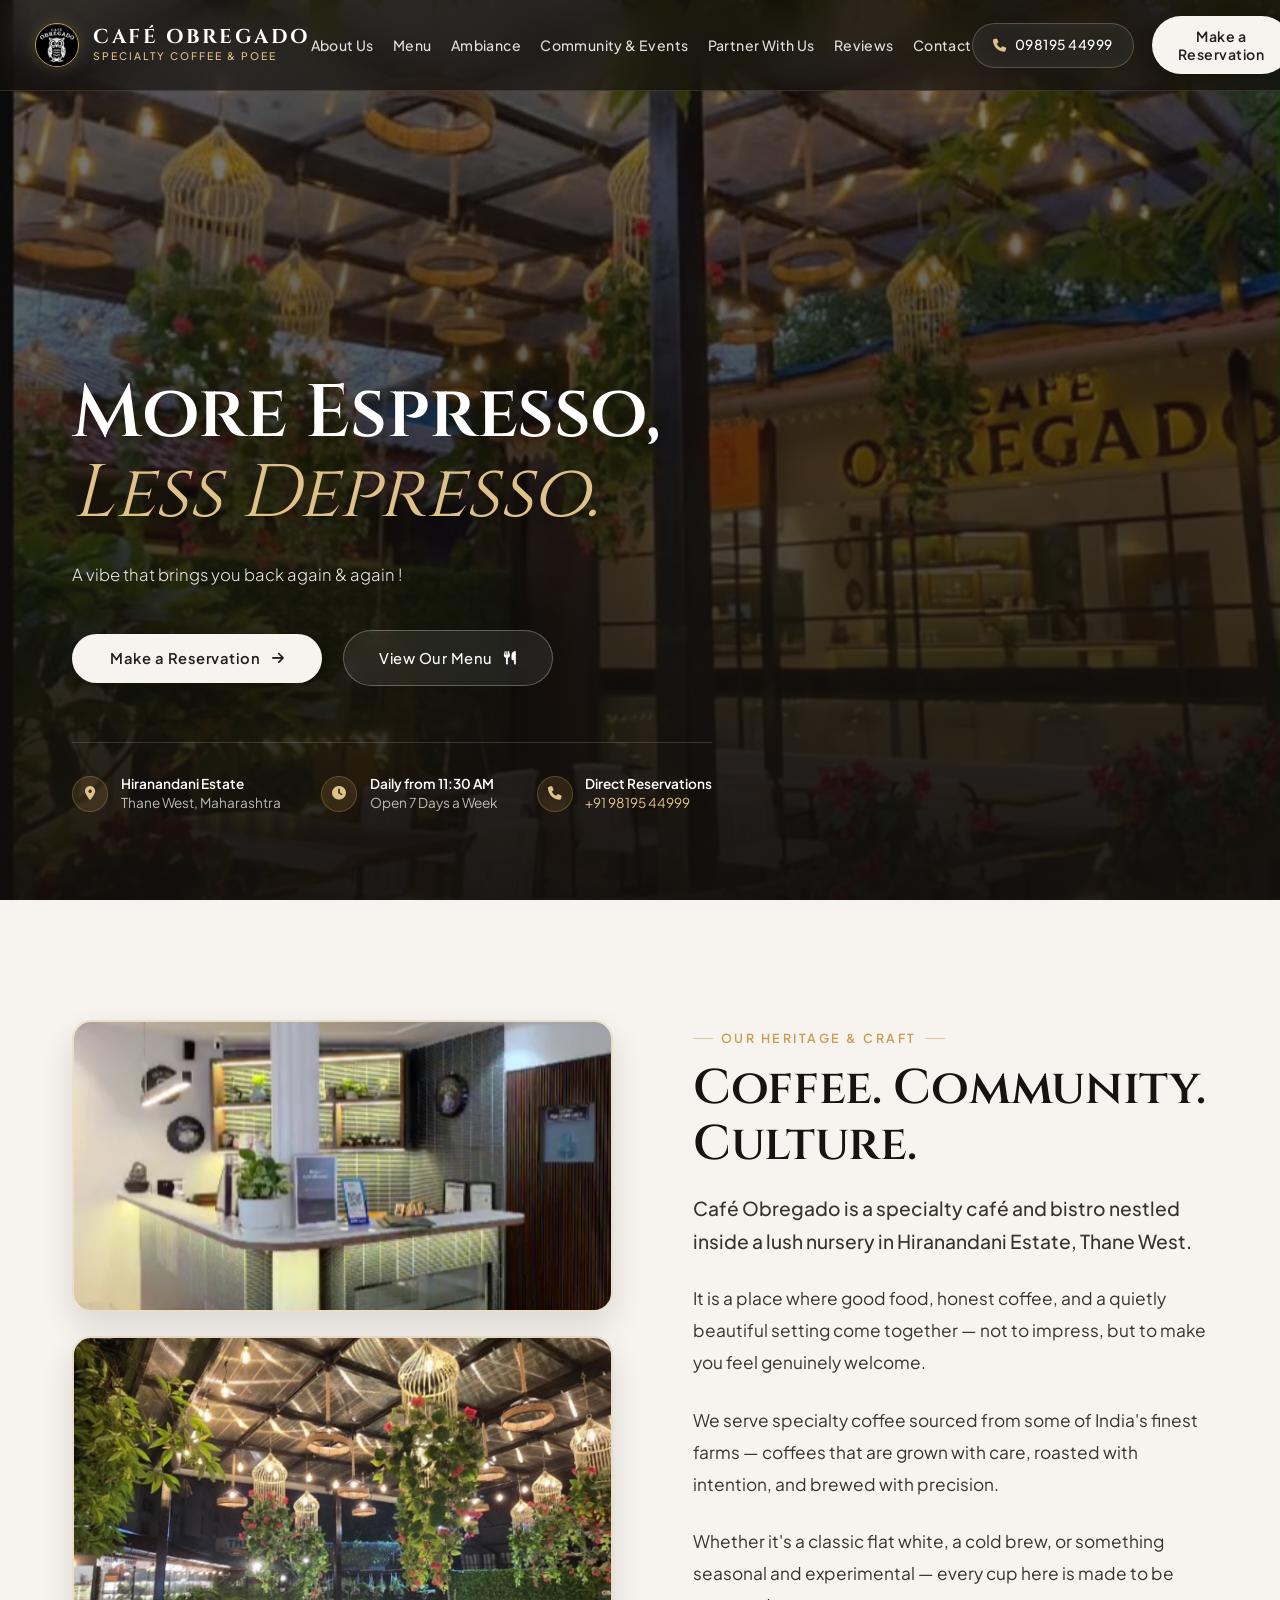
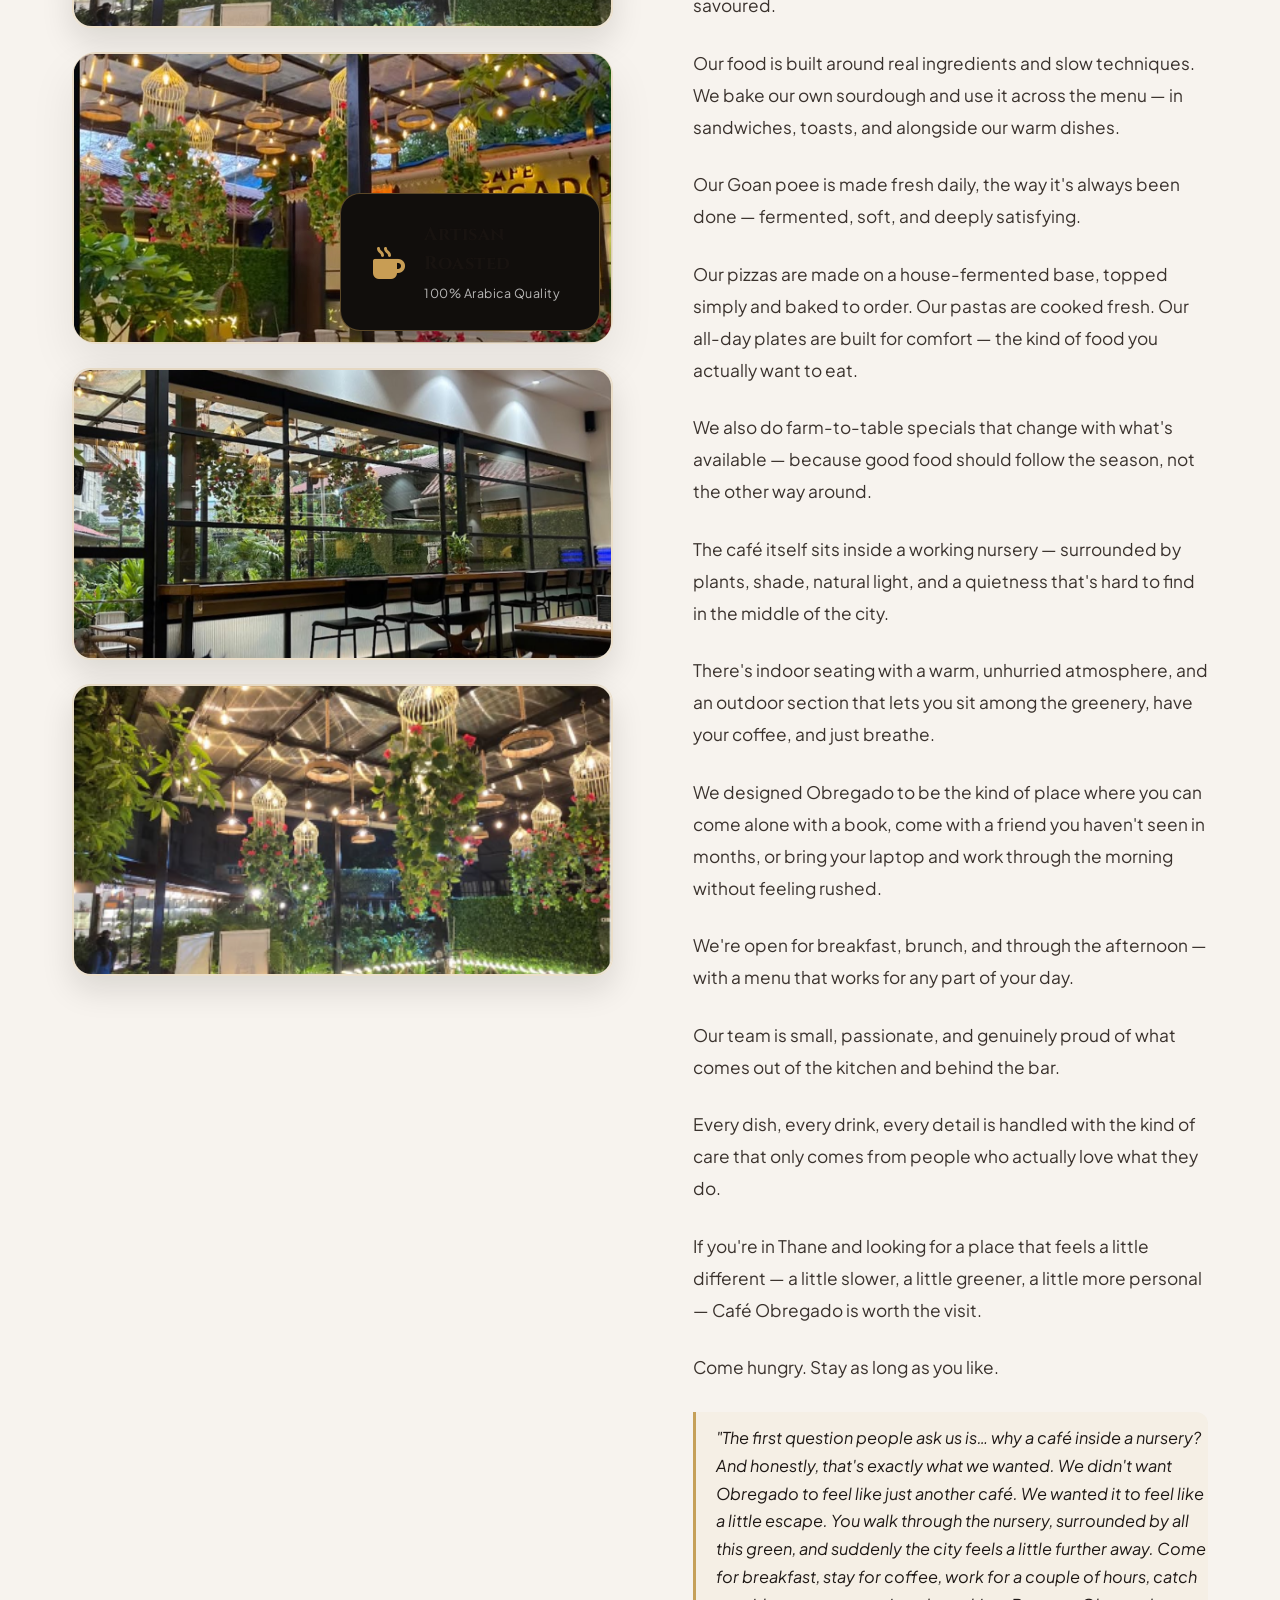
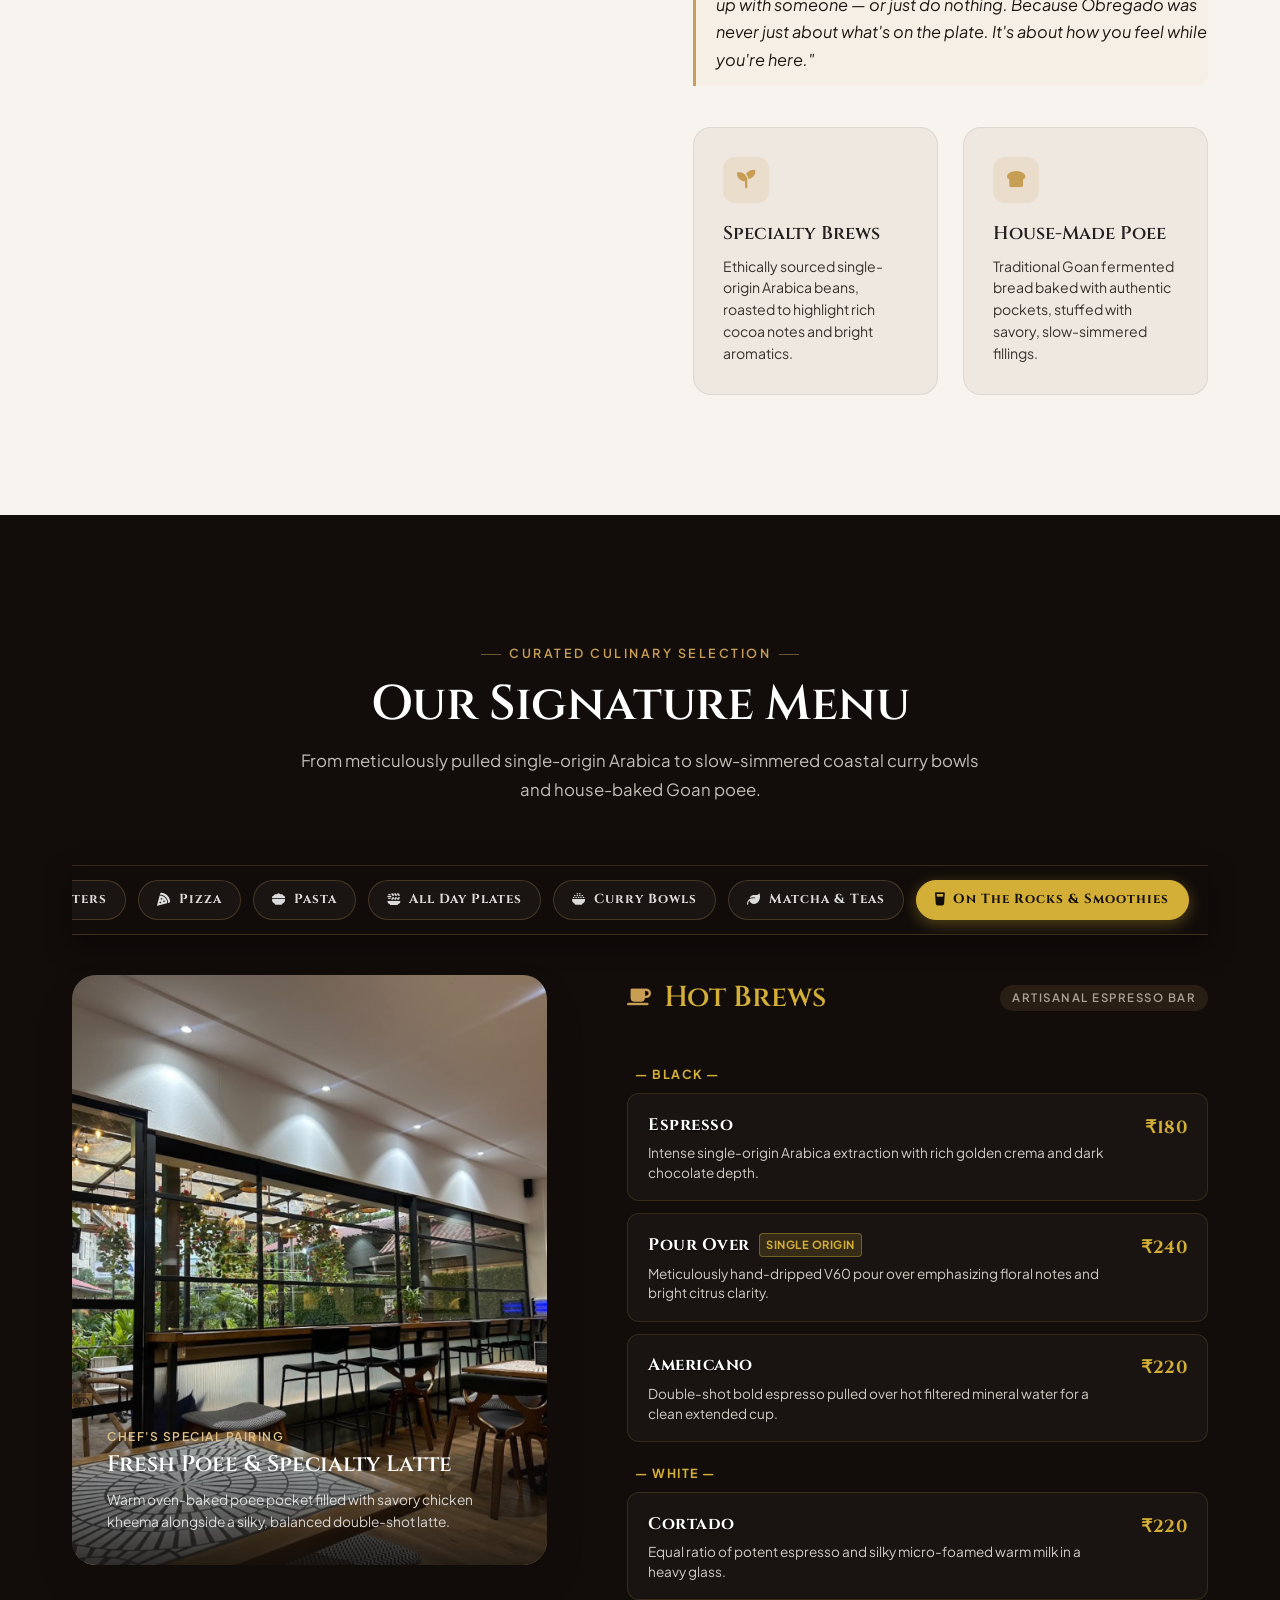
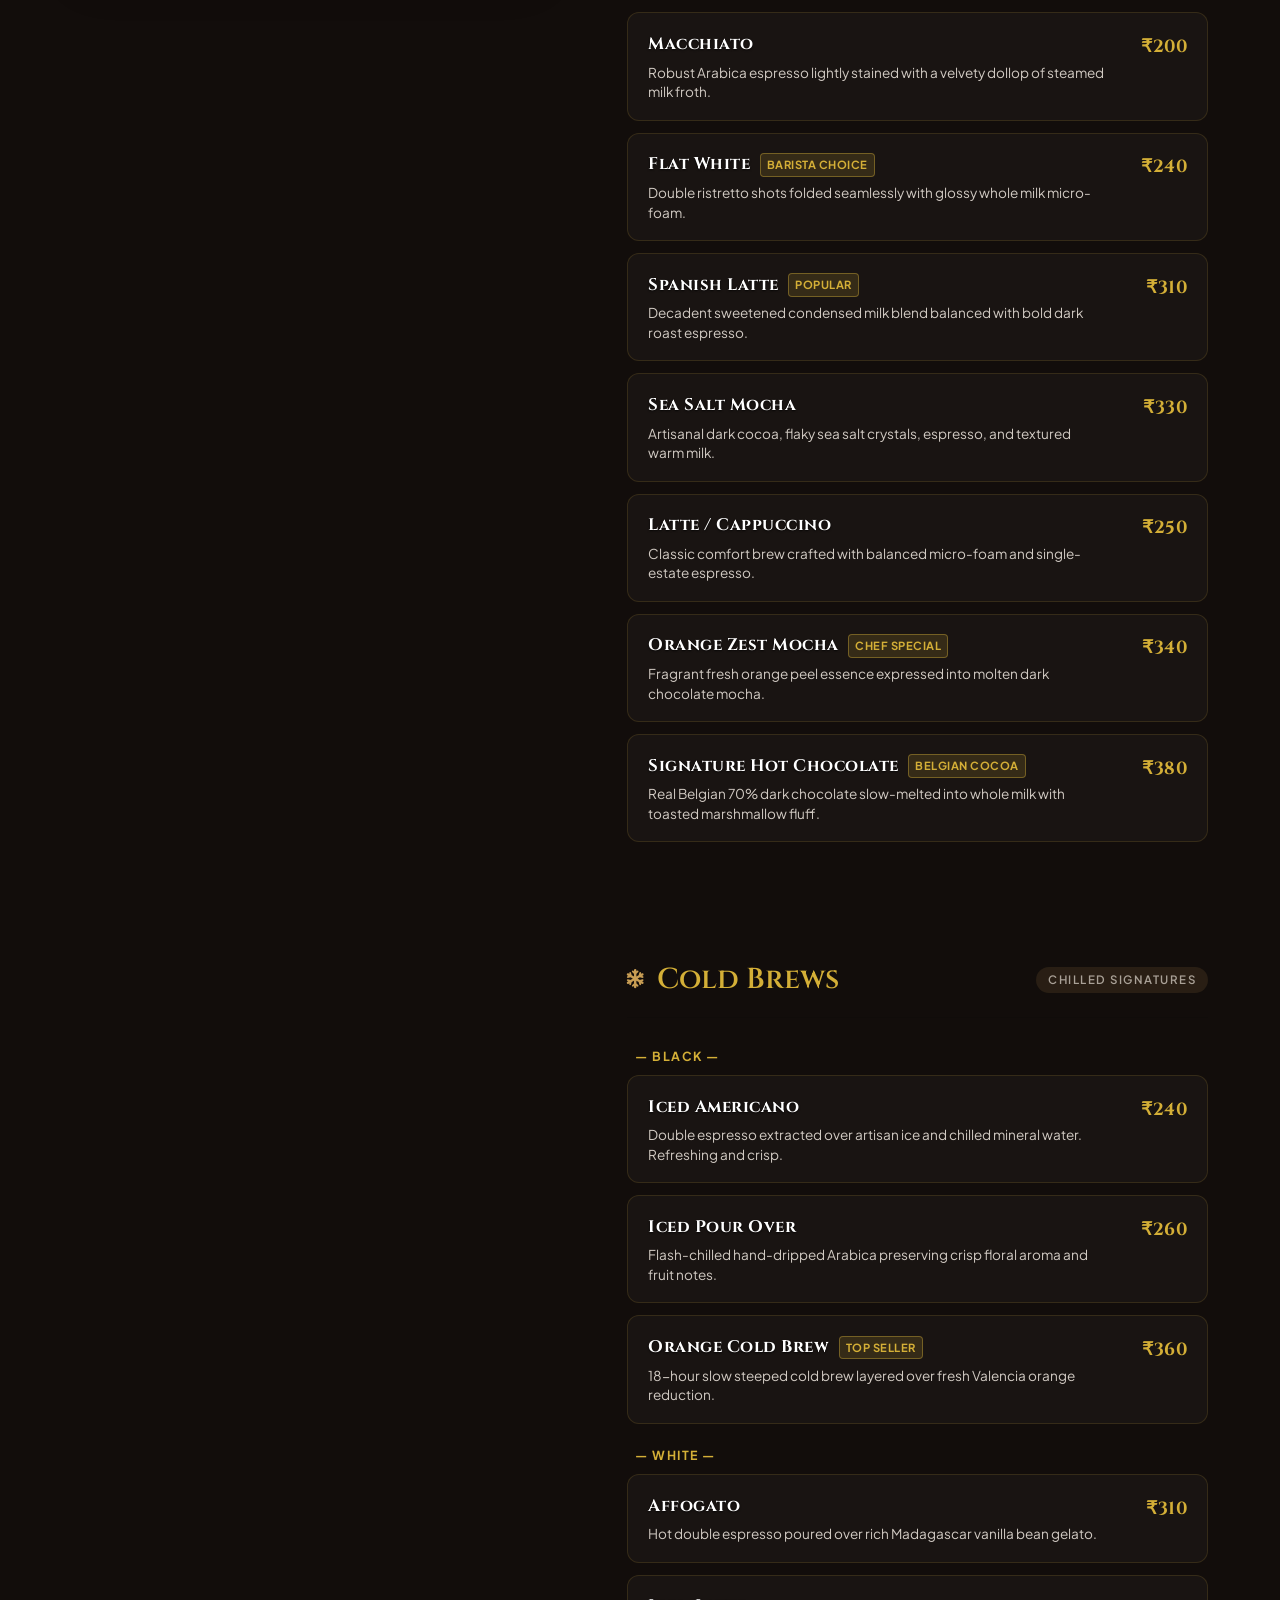
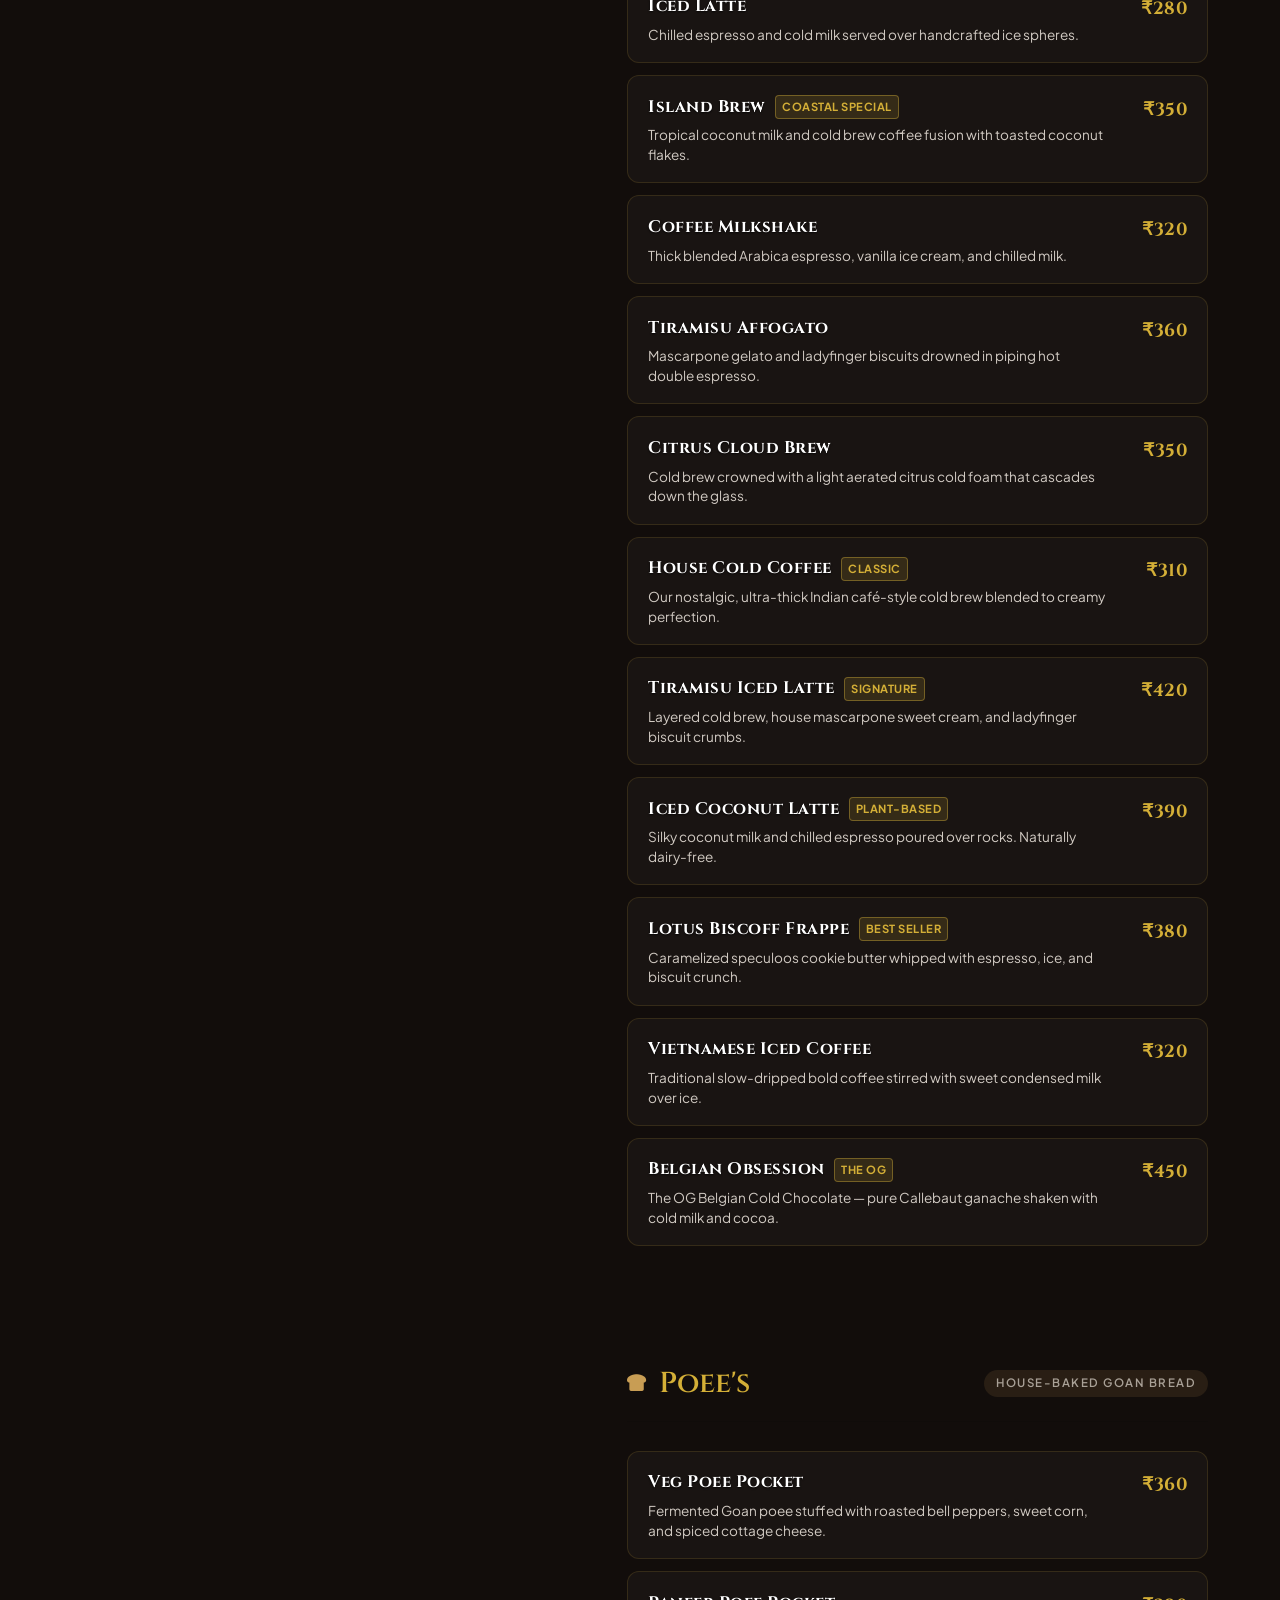
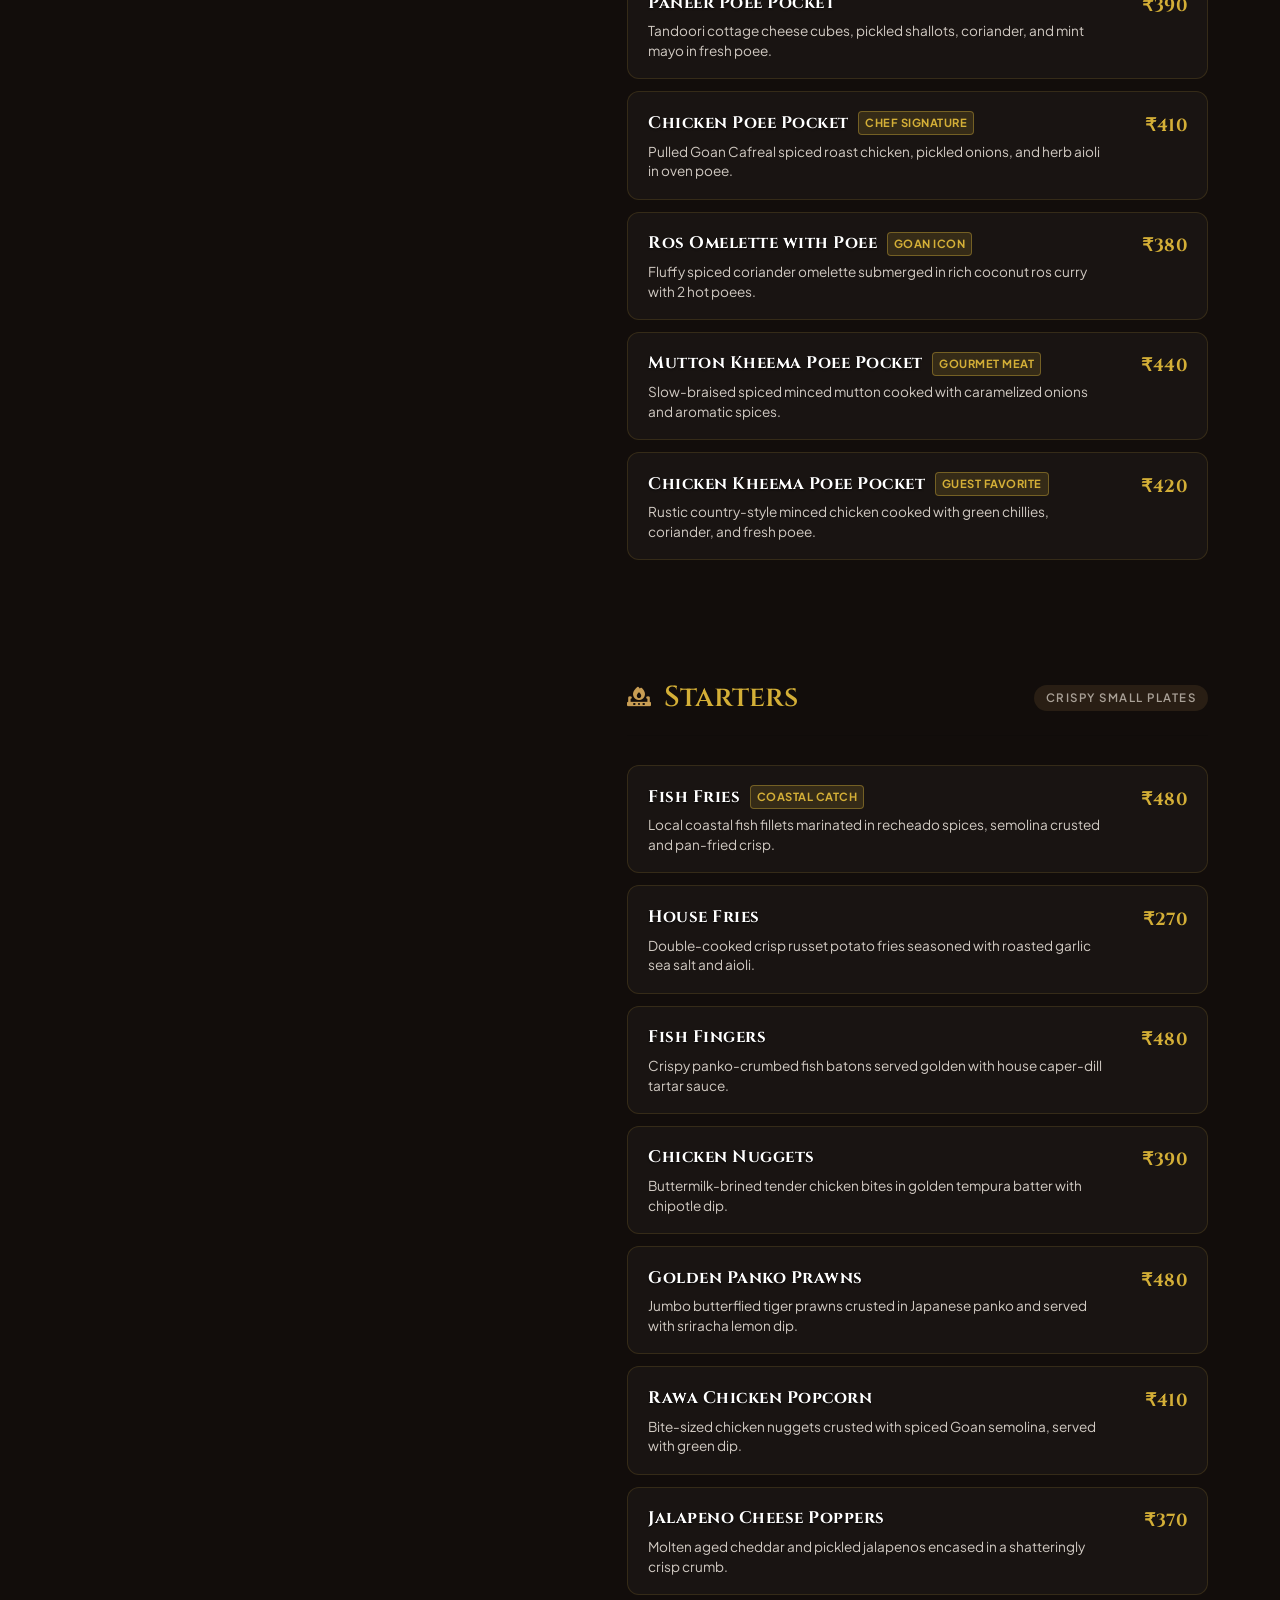
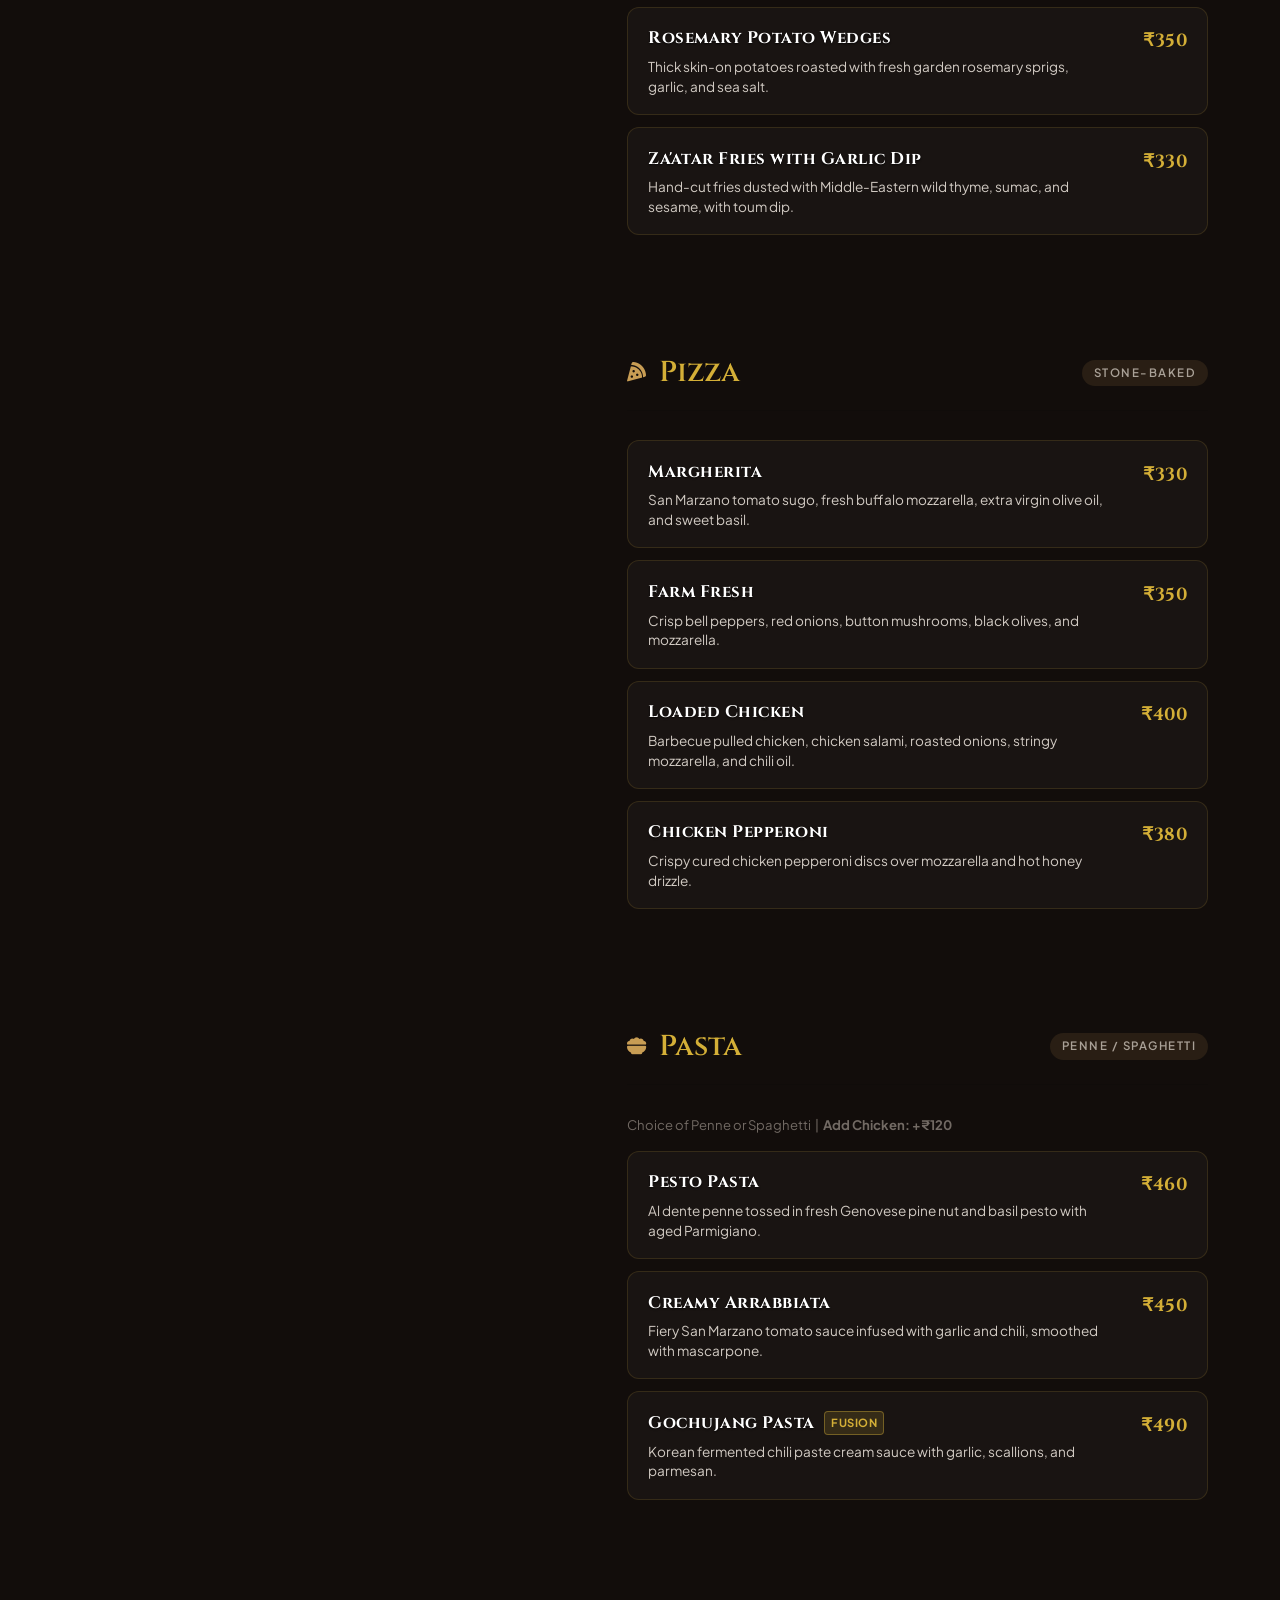
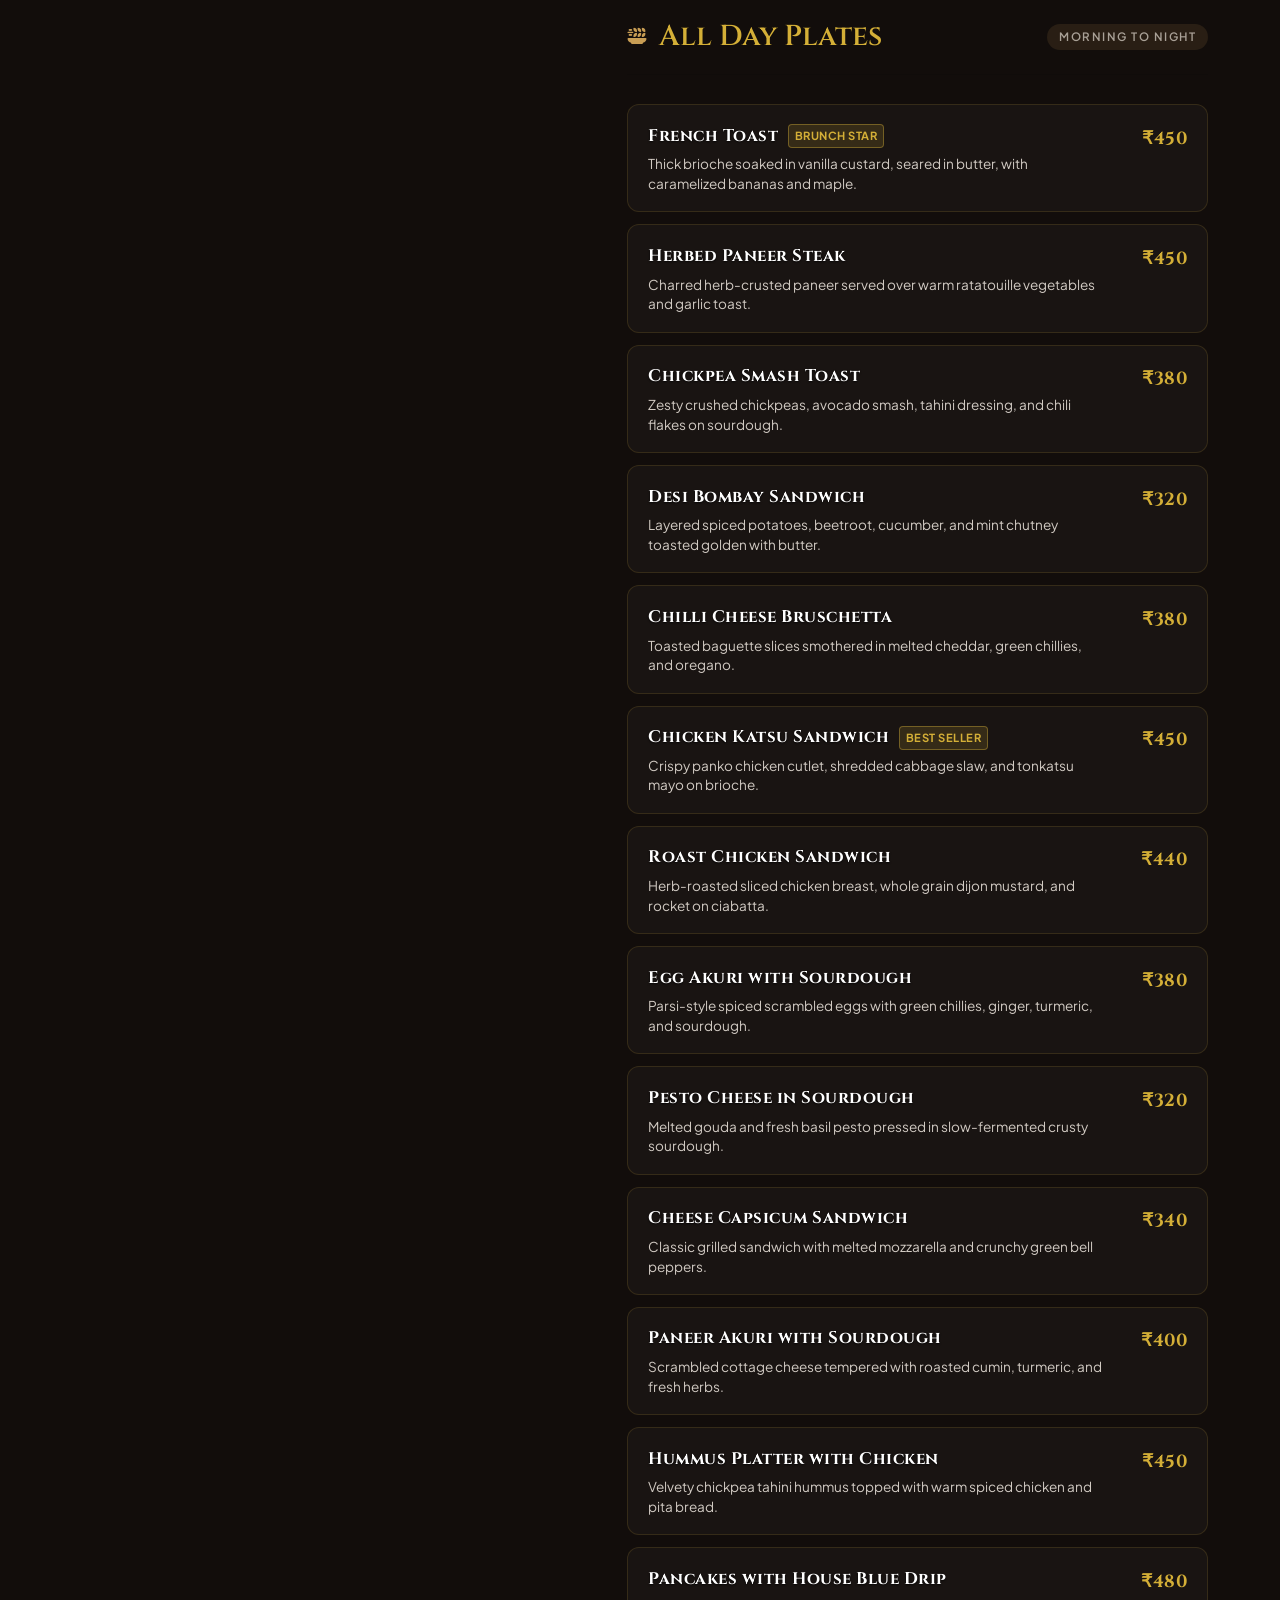
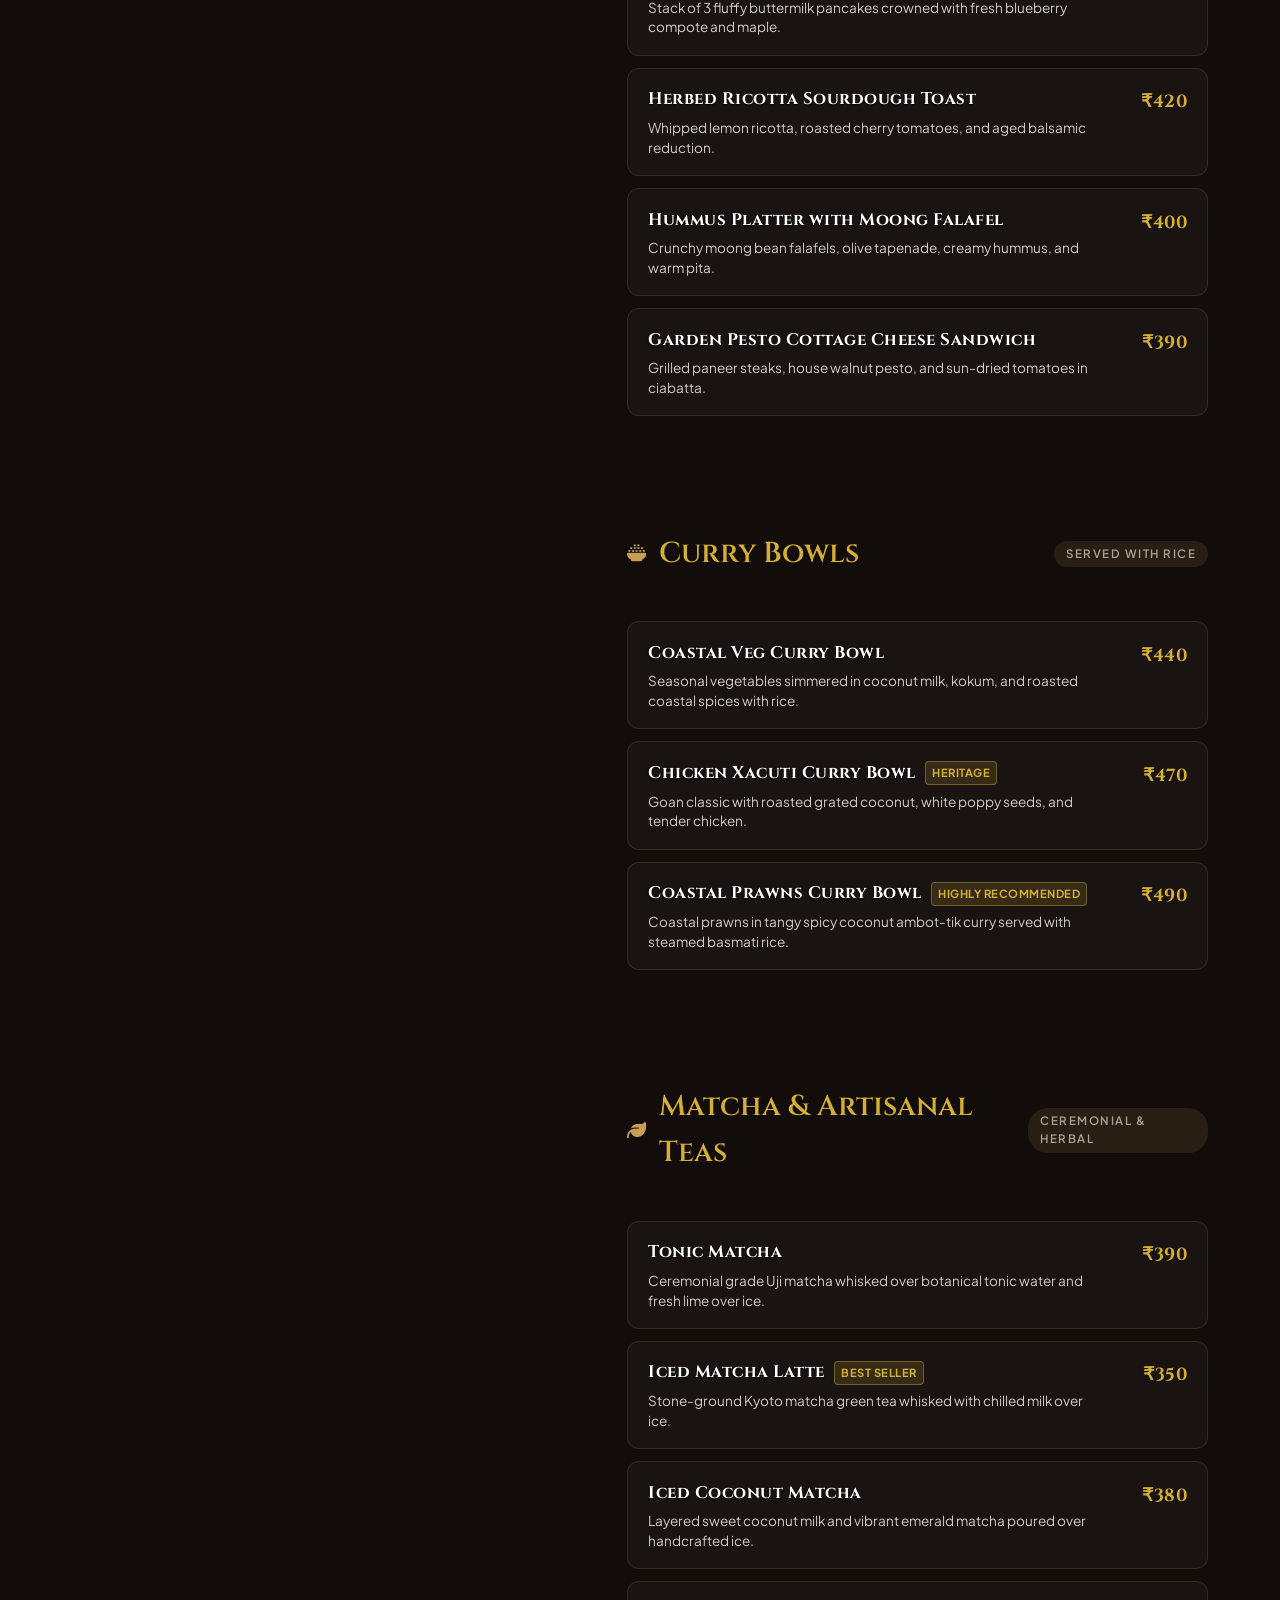
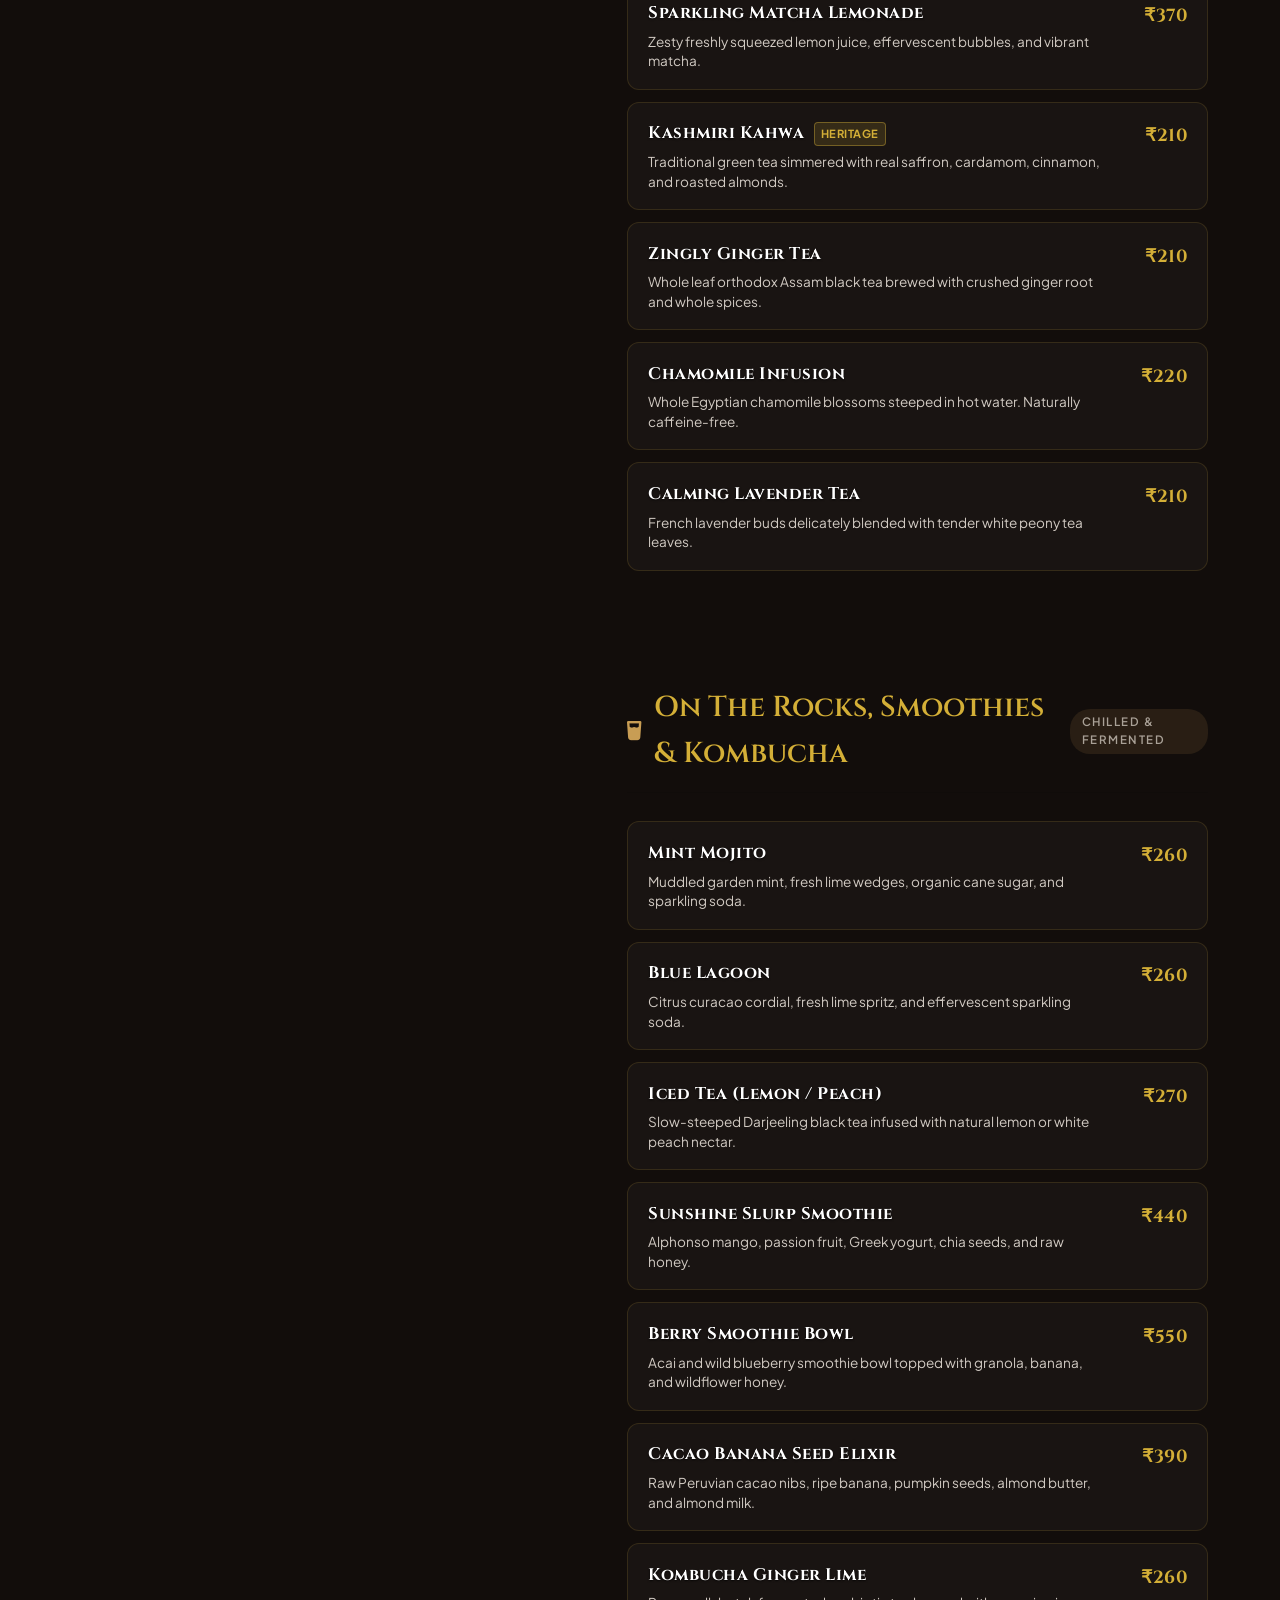
==== index.html @ be64e800 "Add franchaise1.png and franchaise9.png to About Us gallery stack" ====
<!DOCTYPE html>
<html lang="en">

<head>
    <meta charset="UTF-8">
    <meta name="viewport" content="width=device-width, initial-scale=1.0">
    <title>Café Obregado | Specialty Coffee & House-Made Goan Poee — Thane West</title>
    <meta name="description" content="Café Obregado in Hiranandani Estate, Thane West. Specialty Arabica brews, authentic Goan poee pockets, rich coastal curries, and unhurried luxury coffee culture.">

    <!-- Favicon -->
    <link rel="icon" type="image/jpeg" href="CAFE LOGO.jpeg">

    <!-- External Icons & Google Fonts -->
    <link rel="stylesheet" href="https://cdnjs.cloudflare.com/ajax/libs/font-awesome/6.5.1/css/all.min.css">
    <link rel="preconnect" href="https://fonts.googleapis.com">
    <link rel="preconnect" href="https://fonts.gstatic.com" crossorigin>
    <link href="https://fonts.googleapis.com/css2?family=Cinzel:ital,wght@0,400;0,500;0,600;0,700;0,800;1,400&family=Plus+Jakarta+Sans:ital,wght@0,300;0,400;0,500;0,600;0,700;1,400&display=swap" rel="stylesheet">
    <link rel="stylesheet" href="style.css?v=20261119_01">

    <style>
        /* ==========================================================================
           BRAND DESIGN SYSTEM & CSS VARIABLES
           ========================================================================== */
        :root {
            --bg-cream: #F7F3EE;
            --bg-cream-soft: #F1ECE5;
            --bg-cream-dark: #E8E0D5;
            --bg-dark: #110E0C;
            --bg-dark-surface: #181412;
            --bg-dark-card: #201B18;
            --accent-gold: #C89D54;
            --accent-gold-light: #DFC18A;
            --accent-gold-glow: rgba(200, 157, 84, 0.35);
            --text-dark: #231F20;
            --text-dark-secondary: #4A4441;
            --text-muted: #726A64;
            --text-light: #FBF8F5;
            --text-light-muted: rgba(255, 255, 255, 0.72);
            --card-bg: #EFE8E1;
            --card-border: rgba(35, 31, 32, 0.08);
            --glass-dark: rgba(17, 14, 12, 0.65);
            --glass-border: rgba(255, 255, 255, 0.12);
            --font-heading: 'Cinzel', serif;
            --font-body: 'Plus Jakarta Sans', sans-serif;
            --transition-smooth: cubic-bezier(0.25, 1, 0.5, 1);
            --transition-bounce: cubic-bezier(0.34, 1.56, 0.64, 1);
            --shadow-soft: 0 10px 30px rgba(0, 0, 0, 0.04);
            --shadow-elevated: 0 20px 45px rgba(0, 0, 0, 0.08);
            --shadow-modal: 0 35px 80px rgba(0, 0, 0, 0.35);
        }

        /* --- GLOBAL RESETS --- */
        *, *::before, *::after {
            margin: 0;
            padding: 0;
            box-sizing: border-box;
            scroll-behavior: smooth;
        }

        ::selection {
            background: var(--accent-gold);
            color: #110E0C;
        }

        body {
            background-color: var(--bg-cream);
            color: var(--text-dark);
            font-family: var(--font-body);
            overflow-x: hidden;
            -webkit-font-smoothing: antialiased;
            -moz-osx-font-smoothing: grayscale;
            line-height: 1.6;
        }

        a {
            color: inherit;
            text-decoration: none;
        }

        img, video {
            max-width: 100%;
            display: block;
        }

        button {
            font-family: inherit;
            cursor: pointer;
            border: none;
            outline: none;
        }

        /* ==========================================================================
           1. PRELOADER WITH DIRECT-SYNC FLYING OWL
           ========================================================================== */
        #preloader {
            position: fixed;
            inset: 0;
            width: 100vw;
            height: 100vh;
            background-color: var(--bg-dark);
            z-index: 99999;
            display: flex;
            flex-direction: column;
            justify-content: center;
            align-items: center;
            transition: opacity 0.5s ease, visibility 0.5s ease;
            pointer-events: all;
        }

        #preloader.is-hidden,
        #preloader.loaded {
            opacity: 0 !important;
            visibility: hidden !important;
            pointer-events: none !important;
        }

        .preloader-inner {
            display: flex;
            flex-direction: column;
            align-items: center;
            width: min(90vw, 420px);
            text-align: center;
        }

        .preloader-brand {
            font-family: var(--font-heading);
            font-size: 1.25rem;
            letter-spacing: 5px;
            color: var(--accent-gold-light);
            text-transform: uppercase;
            margin-bottom: 2.8rem;
            opacity: 0.9;
        }

        .flight-track-wrapper {
            position: relative;
            width: 100%;
            height: 100px;
            display: flex;
            align-items: center;
        }

        .flight-track {
            position: relative;
            width: 100%;
            height: 80px;
        }

        /* Direct Synced Flying Owl */
        .flying-owl {
            position: relative !important;
            top: 0 !important;
            left: 0 !important;
            margin: 0 !important;
            width: 58px;
            height: 58px;
            border-radius: 50%;
            object-fit: cover;
            border: 2px solid var(--accent-gold);
            box-shadow: 0 0 25px rgba(212, 175, 55, 0.4), 0 8px 20px rgba(0, 0, 0, 0.6);
            transform: none !important;
            animation: none !important;
            will-change: auto;
            z-index: 2;
            background-color: var(--bg-dark);
            display: block;
        }

        .flight-path-guide {
            position: absolute;
            top: 50%;
            left: 0;
            right: 0;
            height: 1px;
            background: linear-gradient(90deg, rgba(200, 157, 84, 0.1), rgba(200, 157, 84, 0.4), rgba(200, 157, 84, 0.1));
            transform: translateY(-50%);
            z-index: 1;
        }

        .loader-bar-bg {
            width: 100%;
            height: 3px;
            background: rgba(255, 255, 255, 0.1);
            border-radius: 3px;
            overflow: hidden;
            margin-top: 1.5rem;
            position: relative;
        }

        .loader-bar-fill {
            width: 0%;
            height: 100%;
            background: linear-gradient(90deg, var(--accent-gold), #F3D08A);
            will-change: width;
            border-radius: 3px;
            box-shadow: 0 0 12px var(--accent-gold-glow);
        }

        .loader-status-row {
            display: flex;
            justify-content: space-between;
            align-items: baseline;
            width: 100%;
            margin-top: 1.2rem;
        }

        .loader-label {
            font-size: 0.78rem;
            text-transform: uppercase;
            letter-spacing: 2px;
            color: rgba(255, 255, 255, 0.5);
            font-weight: 500;
        }

        .loader-counter {
            font-family: var(--font-heading);
            font-size: 1.8rem;
            font-weight: 600;
            letter-spacing: 2px;
            color: var(--accent-gold);
        }

        /* ==========================================================================
           2. NAVBAR (GLASSMORPHIC FIXED HEADER)
           ========================================================================== */
        .navbar {
            position: fixed;
            top: 0;
            left: 0;
            width: 100%;
            display: flex;
            justify-content: space-between;
            align-items: center;
            padding: 1rem 2.2rem;
            z-index: 1000;
            background: var(--glass-dark);
            backdrop-filter: blur(18px);
            -webkit-backdrop-filter: blur(18px);
            border-bottom: 1px solid var(--glass-border);
            transition: padding 0.35s ease, background-color 0.35s ease, border-color 0.35s ease;
        }

        .navbar.scrolled {
            padding: 0.75rem 2.2rem;
            background: rgba(17, 14, 12, 0.88);
            border-bottom-color: rgba(200, 157, 84, 0.2);
        }

        .nav-brand {
            display: flex;
            align-items: center;
            gap: 14px;
            text-decoration: none;
            color: #FFFFFF;
        }

        .nav-logo-badge {
            position: relative;
            width: 44px;
            height: 44px;
            border-radius: 50%;
            overflow: hidden;
            border: 1.5px solid var(--accent-gold);
            box-shadow: 0 0 16px rgba(200, 157, 84, 0.25);
            flex-shrink: 0;
            transition: transform 0.35s ease, box-shadow 0.35s ease;
        }

        .nav-brand:hover .nav-logo-badge {
            transform: rotate(8deg) scale(1.05);
            box-shadow: 0 0 22px rgba(200, 157, 84, 0.45);
        }

        .nav-logo-badge img {
            width: 100%;
            height: 100%;
            object-fit: cover;
        }

        .nav-title-block {
            display: flex;
            flex-direction: column;
        }

        .nav-brand-title {
            font-family: var(--font-heading);
            font-size: 1.25rem;
            font-weight: 700;
            letter-spacing: 2.5px;
            line-height: 1.1;
            color: #FFFFFF;
        }

        .nav-brand-sub {
            font-size: 0.65rem;
            letter-spacing: 2px;
            color: var(--accent-gold-light);
            text-transform: uppercase;
            font-weight: 500;
        }

        .nav-center {
            display: flex;
            align-items: center;
        }

        .nav-links {
            display: flex;
            align-items: center;
            gap: 1.2rem;
            list-style: none;
        }

        .nav-links a,
        .navbar a {
            white-space: nowrap;
        }

        .nav-links a {
            color: rgba(255, 255, 255, 0.85);
            font-size: 0.88rem;
            font-weight: 500;
            letter-spacing: 0.4px;
            white-space: nowrap;
            position: relative;
            padding: 4px 0;
            transition: color 0.3s ease;
        }

        .nav-links a::after {
            content: '';
            position: absolute;
            bottom: 0;
            left: 0;
            width: 0;
            height: 1.5px;
            background: var(--accent-gold);
            transition: width 0.3s var(--transition-smooth);
        }

        .nav-links a:hover {
            color: #FFFFFF;
        }

        .nav-links a:hover::after {
            width: 100%;
        }

        .nav-actions {
            display: flex;
            align-items: center;
            gap: 1.1rem;
        }

        /* Interactive Call Header Button */
        .btn-call-nav {
            display: inline-flex;
            align-items: center;
            gap: 0.55rem;
            padding: 0.65rem 1.25rem;
            border-radius: 30px;
            background: rgba(255, 255, 255, 0.08);
            border: 1px solid rgba(255, 255, 255, 0.2);
            color: #FFFFFF;
            font-size: 0.86rem;
            font-weight: 500;
            letter-spacing: 0.5px;
            backdrop-filter: blur(8px);
            transition: all 0.3s ease;
        }

        .btn-call-nav i {
            color: var(--accent-gold-light);
            font-size: 0.82rem;
            transition: transform 0.3s ease;
        }

        .btn-call-nav:hover {
            background: rgba(200, 157, 84, 0.18);
            border-color: var(--accent-gold);
            color: #FFFFFF;
            transform: translateY(-1px);
        }

        .btn-call-nav:hover i {
            transform: rotate(15deg) scale(1.15);
        }

        /* High-Contrast Reservation Pill CTA */
        .btn-reservation-nav {
            display: inline-flex;
            align-items: center;
            gap: 0.5rem;
            background: var(--bg-cream);
            color: var(--text-dark);
            padding: 0.7rem 1.65rem;
            border-radius: 30px;
            font-size: 0.88rem;
            font-weight: 600;
            letter-spacing: 0.5px;
            box-shadow: 0 4px 18px rgba(0, 0, 0, 0.2);
            transition: all 0.3s ease;
        }

        .btn-reservation-nav:hover {
            background: #FFFFFF;
            color: #110E0C;
            transform: translateY(-2px);
            box-shadow: 0 8px 25px rgba(255, 255, 255, 0.25);
        }

        /* Mobile Hamburger Toggle */
        .mobile-menu-btn {
            display: none;
            width: 44px;
            height: 44px;
            border-radius: 50%;
            background: rgba(255, 255, 255, 0.08);
            border: 1px solid rgba(255, 255, 255, 0.18);
            color: #FFFFFF;
            align-items: center;
            justify-content: center;
            font-size: 1.15rem;
            cursor: pointer;
            transition: all 0.3s ease;
        }

        .mobile-menu-btn:hover {
            background: rgba(255, 255, 255, 0.16);
        }

        /* Mobile Nav Drawer */
        .mobile-drawer {
            position: fixed;
            top: 0;
            right: -100%;
            width: min(85vw, 360px);
            height: 100vh;
            background: var(--bg-dark-surface);
            z-index: 1001;
            padding: 2.5rem 2rem;
            display: flex;
            flex-direction: column;
            justify-content: space-between;
            box-shadow: -15px 0 40px rgba(0, 0, 0, 0.6);
            transition: right 0.4s var(--transition-smooth);
            border-left: 1px solid rgba(200, 157, 84, 0.2);
        }

        .mobile-drawer.active {
            right: 0;
        }

        .mobile-drawer-backdrop {
            position: fixed;
            inset: 0;
            background: rgba(0, 0, 0, 0.7);
            backdrop-filter: blur(4px);
            z-index: 1000;
            opacity: 0;
            pointer-events: none;
            transition: opacity 0.4s ease;
        }

        .mobile-drawer-backdrop.active {
            opacity: 1;
            pointer-events: all;
        }

        .mobile-drawer-header {
            display: flex;
            justify-content: space-between;
            align-items: center;
            padding-bottom: 1.5rem;
            border-bottom: 1px solid rgba(255, 255, 255, 0.1);
        }

        .mobile-drawer-close {
            background: none;
            color: #FFFFFF;
            font-size: 1.6rem;
            cursor: pointer;
            padding: 4px;
        }

        .mobile-nav-links {
            list-style: none;
            display: flex;
            flex-direction: column;
            gap: 1.6rem;
            margin-top: 2rem;
        }

        .mobile-nav-links a {
            color: rgba(255, 255, 255, 0.9);
            font-family: var(--font-heading);
            font-size: 1.3rem;
            letter-spacing: 1px;
            display: flex;
            align-items: center;
            justify-content: space-between;
            transition: color 0.3s ease;
        }

        .mobile-nav-links a:hover {
            color: var(--accent-gold);
        }

        .mobile-drawer-bottom {
            display: flex;
            flex-direction: column;
            gap: 1rem;
        }

        /* ==========================================================================
           3. HERO SECTION WITH FULLSCREEN BACKGROUND VIDEO
           ========================================================================== */
        .hero {
            position: relative;
            min-height: 100vh;
            width: 100%;
            display: flex;
            align-items: flex-end;
            padding: 8rem 4.5rem 5.5rem 4.5rem;
            overflow: hidden;
            background-color: var(--bg-dark);
        }

        .hero-video {
            position: absolute;
            top: 50%;
            left: 50%;
            min-width: 100%;
            min-height: 100%;
            width: auto;
            height: auto;
            transform: translate(-50%, -50%);
            object-fit: cover;
            z-index: 1;
            filter: brightness(0.85);
        }

        .hero-overlay {
            position: absolute;
            inset: 0;
            background: linear-gradient(
                180deg,
                rgba(17, 14, 12, 0.4) 0%,
                rgba(17, 14, 12, 0.65) 50%,
                rgba(17, 14, 12, 0.92) 100%
            );
            z-index: 2;
        }

        .hero-content {
            position: relative;
            z-index: 3;
            color: #FFFFFF;
            max-width: 820px;
        }

        .hero-badge {
            display: inline-flex;
            align-items: center;
            gap: 0.6rem;
            padding: 0.45rem 1.15rem;
            border-radius: 30px;
            background: rgba(200, 157, 84, 0.16);
            border: 1px solid rgba(200, 157, 84, 0.35);
            backdrop-filter: blur(8px);
            font-size: 0.78rem;
            text-transform: uppercase;
            letter-spacing: 2px;
            color: var(--accent-gold-light);
            font-weight: 600;
            margin-bottom: 1.8rem;
        }

        .hero-badge i {
            font-size: 0.7rem;
        }

        .hero-title {
            font-family: var(--font-heading);
            font-size: clamp(2.8rem, 5.8vw, 5.2rem);
            line-height: 1.08;
            margin-bottom: 1.6rem;
            font-weight: 600;
            letter-spacing: -0.5px;
            text-shadow: 0 4px 25px rgba(0, 0, 0, 0.4);
        }

        .hero-title .title-accent {
            font-style: italic;
            font-weight: 400;
            color: var(--accent-gold-light);
        }

        .hero-subtitle {
            font-size: clamp(1.02rem, 1.3vw, 1.18rem);
            line-height: 1.75;
            color: rgba(255, 255, 255, 0.9);
            margin-bottom: 2.6rem;
            font-weight: 300;
            max-width: 640px;
        }

        .hero-actions {
            display: flex;
            align-items: center;
            flex-wrap: wrap;
            gap: 1.3rem;
        }

        .btn-hero-primary {
            display: inline-flex;
            align-items: center;
            gap: 0.7rem;
            background: var(--bg-cream);
            color: var(--text-dark);
            padding: 0.95rem 2.4rem;
            border-radius: 35px;
            font-weight: 600;
            font-size: 0.92rem;
            letter-spacing: 0.5px;
            box-shadow: 0 10px 30px rgba(0, 0, 0, 0.3);
            transition: all 0.3s ease;
        }

        .btn-hero-primary:hover {
            background: #FFFFFF;
            transform: translateY(-3px);
            box-shadow: 0 15px 35px rgba(255, 255, 255, 0.25);
        }

        .btn-hero-secondary {
            display: inline-flex;
            align-items: center;
            gap: 0.7rem;
            background: rgba(255, 255, 255, 0.08);
            color: #FFFFFF;
            padding: 0.95rem 2.2rem;
            border-radius: 35px;
            border: 1px solid rgba(255, 255, 255, 0.28);
            backdrop-filter: blur(10px);
            font-weight: 500;
            font-size: 0.92rem;
            letter-spacing: 0.5px;
            transition: all 0.3s ease;
        }

        .btn-hero-secondary:hover {
            background: rgba(255, 255, 255, 0.18);
            border-color: #FFFFFF;
            transform: translateY(-3px);
        }

        .hero-meta-row {
            display: flex;
            align-items: center;
            gap: 2.5rem;
            margin-top: 3.5rem;
            padding-top: 2rem;
            border-top: 1px solid rgba(255, 255, 255, 0.14);
            flex-wrap: wrap;
        }

        .hero-meta-item {
            display: flex;
            align-items: center;
            gap: 0.8rem;
        }

        .hero-meta-icon {
            width: 36px;
            height: 36px;
            border-radius: 50%;
            background: rgba(200, 157, 84, 0.15);
            border: 1px solid rgba(200, 157, 84, 0.3);
            display: flex;
            align-items: center;
            justify-content: center;
            color: var(--accent-gold-light);
            font-size: 0.85rem;
        }

        .hero-meta-text {
            font-size: 0.85rem;
            line-height: 1.35;
        }

        .hero-meta-text strong {
            display: block;
            color: #FFFFFF;
            font-weight: 600;
        }

        .hero-meta-text span {
            color: rgba(255, 255, 255, 0.7);
        }

        /* ==========================================================================
           SECTION COMMON STYLES
           ========================================================================== */
        section {
            padding: 7.5rem 4.5rem;
            position: relative;
        }

        .section-header {
            margin-bottom: 3.8rem;
        }

        .section-header.center {
            text-align: center;
            max-width: 680px;
            margin-left: auto;
            margin-right: auto;
        }

        .section-tag {
            display: inline-flex;
            align-items: center;
            gap: 0.5rem;
            font-size: 0.78rem;
            text-transform: uppercase;
            letter-spacing: 2.5px;
            color: var(--accent-gold);
            font-weight: 600;
            margin-bottom: 0.8rem;
        }

        .section-tag::before, .section-tag::after {
            content: '';
            display: inline-block;
            width: 20px;
            height: 1px;
            background: var(--accent-gold);
            opacity: 0.5;
        }

        .section-title {
            font-family: var(--font-heading);
            font-size: clamp(2.2rem, 3.8vw, 3.3rem);
            font-weight: 600;
            color: var(--text-dark);
            line-height: 1.15;
            letter-spacing: -0.3px;
        }

        .section-desc {
            font-size: 1.05rem;
            color: var(--text-muted);
            margin-top: 0.9rem;
            line-height: 1.7;
        }

        /* ==========================================================================
           4. ABOUT US SECTION
           ========================================================================== */
        .about-section {
            background-color: var(--bg-cream);
        }

        .about-grid {
            display: grid;
            grid-template-columns: 1.05fr 1fr;
            gap: 5rem;
            align-items: center;
        }

        .about-image-composition {
            position: relative;
        }

        .about-main-img-wrap {
            position: relative;
            border-radius: 24px;
            overflow: hidden;
            box-shadow: var(--shadow-elevated);
        }

        .about-main-img-wrap img {
            width: 100%;
            height: 560px;
            object-fit: cover;
            display: block;
            transition: transform 0.6s var(--transition-smooth);
        }

        .about-main-img-wrap:hover img {
            transform: scale(1.03);
        }

        /* Floating Accent Badge */
        .about-floating-badge {
            position: absolute;
            bottom: -25px;
            right: -25px;
            background: var(--bg-dark);
            color: #FFFFFF;
            padding: 1.6rem 2rem;
            border-radius: 20px;
            border: 1px solid rgba(200, 157, 84, 0.4);
            box-shadow: 0 20px 40px rgba(0, 0, 0, 0.25);
            max-width: 260px;
            display: flex;
            align-items: center;
            gap: 1.2rem;
        }

        .badge-icon {
            font-size: 2rem;
            color: var(--accent-gold);
        }

        .badge-text strong {
            display: block;
            font-family: var(--font-heading);
            font-size: 1.15rem;
            color: #FFFFFF;
            letter-spacing: 0.5px;
        }

        .badge-text span {
            font-size: 0.78rem;
            color: rgba(255, 255, 255, 0.7);
            letter-spacing: 0.5px;
        }

        .about-text p {
            font-size: 1.08rem;
            line-height: 1.85;
            color: var(--text-dark-secondary);
            margin-bottom: 1.6rem;
        }

        .about-text .lead-text {
            font-size: 1.2rem;
            font-weight: 500;
            color: var(--text-dark);
            line-height: 1.7;
        }

        .about-highlights {
            display: grid;
            grid-template-columns: 1fr 1fr;
            gap: 1.6rem;
            margin-top: 2.6rem;
        }

        .highlight-card {
            background: var(--card-bg);
            padding: 1.8rem;
            border-radius: 18px;
            border: 1px solid var(--card-border);
            transition: all 0.3s ease;
        }

        .highlight-card:hover {
            transform: translateY(-4px);
            box-shadow: var(--shadow-soft);
            border-color: rgba(200, 157, 84, 0.4);
        }

        .highlight-icon {
            width: 46px;
            height: 46px;
            border-radius: 12px;
            background: rgba(200, 157, 84, 0.15);
            display: flex;
            align-items: center;
            justify-content: center;
            color: var(--accent-gold);
            font-size: 1.15rem;
            margin-bottom: 1rem;
        }

        .highlight-card h4 {
            font-family: var(--font-heading);
            margin-bottom: 0.45rem;
            font-size: 1.15rem;
            font-weight: 600;
            color: var(--text-dark);
        }

        .highlight-card p {
            font-size: 0.88rem;
            color: var(--text-muted);
            line-height: 1.55;
            margin-bottom: 0;
        }

        /* ==========================================================================
           5. MENU SECTION (STICKY TWO-COLUMN EDITORIAL)
           ========================================================================== */
        .menu-section {
            background-color: var(--bg-cream-soft);
            border-top: 1px solid rgba(0, 0, 0, 0.05);
            border-bottom: 1px solid rgba(0, 0, 0, 0.05);
        }

        .menu-layout {
            display: grid;
            grid-template-columns: 0.9fr 1.1fr;
            gap: 5rem;
            align-items: start;
        }

        .menu-sticky-col {
            position: sticky;
            top: 120px;
        }

        .menu-sticky-img-card {
            position: relative;
            height: 590px;
            border-radius: 24px;
            overflow: hidden;
            box-shadow: var(--shadow-elevated);
        }

        .menu-sticky-img-card img {
            width: 100%;
            height: 100%;
            object-fit: cover;
            transition: transform 0.6s ease;
        }

        .menu-sticky-img-card:hover img {
            transform: scale(1.04);
        }

        .menu-img-caption {
            position: absolute;
            bottom: 0;
            left: 0;
            right: 0;
            padding: 2rem 2.2rem;
            background: linear-gradient(180deg, transparent 0%, rgba(17, 14, 12, 0.85) 100%);
            color: #FFFFFF;
        }

        .menu-img-caption h3 {
            font-family: var(--font-heading);
            font-size: 1.4rem;
            font-weight: 600;
            margin-bottom: 0.35rem;
        }

        .menu-img-caption p {
            font-size: 0.86rem;
            color: rgba(255, 255, 255, 0.8);
        }

        .menu-categories {
            display: flex;
            flex-direction: column;
            gap: 3.6rem;
        }

        .menu-cat-group {
            background: var(--bg-cream);
            padding: 2.4rem;
            border-radius: 20px;
            border: 1px solid rgba(0, 0, 0, 0.06);
            box-shadow: var(--shadow-soft);
        }

        .menu-cat-header {
            display: flex;
            align-items: center;
            justify-content: space-between;
            margin-bottom: 1.8rem;
            border-bottom: 1px solid rgba(0, 0, 0, 0.1);
            padding-bottom: 0.9rem;
        }

        .menu-cat-title {
            font-family: var(--font-heading);
            font-size: 1.8rem;
            font-weight: 600;
            color: var(--text-dark);
            display: flex;
            align-items: center;
            gap: 0.8rem;
        }

        .menu-cat-title i {
            color: var(--accent-gold);
            font-size: 1.2rem;
        }

        .menu-cat-tag {
            font-size: 0.72rem;
            text-transform: uppercase;
            letter-spacing: 1.5px;
            color: var(--accent-gold);
            font-weight: 600;
            padding: 0.25rem 0.75rem;
            background: rgba(200, 157, 84, 0.12);
            border-radius: 20px;
        }

        .menu-items-list {
            display: flex;
            flex-direction: column;
            gap: 1.6rem;
        }

        .menu-item {
            display: flex;
            flex-direction: column;
            gap: 0.35rem;
            padding-bottom: 1.2rem;
            border-bottom: 1px dashed rgba(0, 0, 0, 0.08);
            transition: transform 0.25s ease;
        }

        .menu-item:last-child {
            padding-bottom: 0;
            border-bottom: none;
        }

        .menu-item:hover {
            transform: translateX(4px);
        }

        .menu-item-header {
            display: flex;
            justify-content: space-between;
            align-items: baseline;
            gap: 1rem;
        }

        .menu-item-name {
            font-size: 1.15rem;
            font-weight: 600;
            color: var(--text-dark);
            display: flex;
            align-items: center;
            gap: 0.6rem;
        }

        .item-badge {
            font-size: 0.65rem;
            font-weight: 700;
            text-transform: uppercase;
            letter-spacing: 1px;
            padding: 0.2rem 0.55rem;
            border-radius: 12px;
        }

        .item-badge.bestseller {
            background: rgba(200, 157, 84, 0.2);
            color: #9C722D;
            border: 1px solid rgba(200, 157, 84, 0.4);
        }

        .menu-item-price {
            font-family: var(--font-heading);
            font-weight: 700;
            font-size: 1.18rem;
            color: var(--text-dark);
            flex-shrink: 0;
        }

        .menu-item-desc {
            font-size: 0.92rem;
            color: var(--text-muted);
            line-height: 1.5;
        }

        /* ==========================================================================
           6. EDITORIAL SHOWCASE GALLERY (CAFE 6, CAFE 7, CAFE 8)
           ========================================================================== */
        .showcase-section {
            background-color: var(--bg-dark);
            color: #FFFFFF;
            padding: 7rem 4.5rem;
        }

        .showcase-header {
            display: flex;
            justify-content: space-between;
            align-items: flex-end;
            margin-bottom: 3.5rem;
            flex-wrap: wrap;
            gap: 1.5rem;
        }

        .showcase-title {
            font-family: var(--font-heading);
            font-size: clamp(2.2rem, 3.6vw, 3.2rem);
            color: #FFFFFF;
            line-height: 1.15;
        }

        .showcase-grid {
            display: grid;
            grid-template-columns: repeat(3, 1fr);
            gap: 2rem;
        }

        .showcase-card {
            position: relative;
            height: 440px;
            border-radius: 20px;
            overflow: hidden;
            border: 1px solid rgba(255, 255, 255, 0.1);
            group: cursor;
        }

        .showcase-card img {
            width: 100%;
            height: 100%;
            object-fit: cover;
            transition: transform 0.65s var(--transition-smooth);
        }

        .showcase-card:hover img {
            transform: scale(1.06);
        }

        .showcase-card-overlay {
            position: absolute;
            inset: 0;
            background: linear-gradient(180deg, transparent 40%, rgba(17, 14, 12, 0.92) 100%);
            display: flex;
            flex-direction: column;
            justify-content: flex-end;
            padding: 2.2rem;
            z-index: 2;
        }

        .showcase-card-tag {
            font-size: 0.72rem;
            text-transform: uppercase;
            letter-spacing: 2px;
            color: var(--accent-gold-light);
            font-weight: 600;
            margin-bottom: 0.4rem;
        }

        .showcase-card-title {
            font-family: var(--font-heading);
            font-size: 1.45rem;
            font-weight: 600;
            color: #FFFFFF;
            margin-bottom: 0.4rem;
        }

        .showcase-card-desc {
            font-size: 0.86rem;
            color: rgba(255, 255, 255, 0.72);
            line-height: 1.5;
        }

        /* ==========================================================================
           7. REVIEWS SECTION (CONTINUOUS AUTO-MOVING CAROUSEL WITH PAUSE-ON-HOVER)
           ========================================================================== */
        .reviews-section {
            background-color: var(--bg-cream-soft);
            overflow: hidden;
            position: relative;
        }

        .reviews-header-wrap {
            display: flex;
            justify-content: space-between;
            align-items: flex-end;
            margin-bottom: 3.2rem;
            flex-wrap: wrap;
            gap: 1.5rem;
        }

        .reviews-stats-pill {
            display: inline-flex;
            align-items: center;
            gap: 0.6rem;
            background: #FFFFFF;
            padding: 0.4rem 1rem;
            border-radius: 20px;
            font-size: 0.85rem;
            font-weight: 600;
            color: var(--text-dark);
            margin-top: 0.6rem;
            border: 1px solid rgba(0, 0, 0, 0.08);
            box-shadow: 0 4px 12px rgba(0, 0, 0, 0.04);
        }

        .reviews-stats-pill i {
            color: var(--accent-gold);
        }

        .carousel-controls {
            display: flex;
            align-items: center;
            gap: 0.8rem;
        }

        .carousel-btn {
            width: 50px;
            height: 50px;
            border-radius: 50%;
            border: 1px solid rgba(35, 31, 32, 0.2);
            background: #FFFFFF;
            color: var(--text-dark);
            display: flex;
            align-items: center;
            justify-content: center;
            font-size: 1rem;
            cursor: pointer;
            box-shadow: 0 4px 14px rgba(0, 0, 0, 0.04);
            transition: all 0.28s ease;
        }

        .carousel-btn:hover {
            background: var(--text-dark);
            color: #FFFFFF;
            border-color: var(--text-dark);
            transform: scale(1.05);
        }

        /* Continuous Smooth Carousel Window */
        .carousel-window {
            width: 100%;
            overflow-x: hidden;
            overflow-y: hidden;
            position: relative;
            cursor: grab;
            user-select: none;
            -webkit-overflow-scrolling: touch;
            padding: 1rem 0;
        }

        .carousel-window:active {
            cursor: grabbing;
        }

        .carousel-window::-webkit-scrollbar {
            display: none;
        }

        .carousel-window {
            -ms-overflow-style: none;
            scrollbar-width: none;
        }

        .reviews-track {
            display: flex;
            gap: 2rem;
            width: max-content;
            will-change: transform;
        }

        .review-card {
            width: 410px;
            flex-shrink: 0;
            background: #FFFFFF;
            padding: 2.8rem;
            border-radius: 22px;
            border: 1px solid rgba(0, 0, 0, 0.06);
            box-shadow: var(--shadow-soft);
            display: flex;
            flex-direction: column;
            justify-content: space-between;
            transition: transform 0.35s ease, box-shadow 0.35s ease, border-color 0.35s ease;
        }

        .review-card:hover {
            transform: translateY(-6px);
            box-shadow: var(--shadow-elevated);
            border-color: rgba(200, 157, 84, 0.4);
        }

        .review-stars {
            color: var(--accent-gold);
            font-size: 0.95rem;
            margin-bottom: 1.4rem;
            display: flex;
            gap: 4px;
        }

        .review-text {
            font-size: 1.05rem;
            line-height: 1.7;
            color: var(--text-dark);
            margin-bottom: 2rem;
            font-style: italic;
        }

        .review-author-meta {
            display: flex;
            align-items: center;
            justify-content: space-between;
            padding-top: 1.4rem;
            border-top: 1px solid rgba(0, 0, 0, 0.06);
        }

        .author-name {
            font-weight: 700;
            font-size: 0.92rem;
            color: var(--text-dark);
        }

        .author-source {
            font-size: 0.78rem;
            color: var(--text-muted);
            text-transform: uppercase;
            letter-spacing: 1px;
            display: flex;
            align-items: center;
            gap: 0.4rem;
        }

        .author-source i {
            color: var(--accent-gold);
        }

        /* ==========================================================================
           8. LOCATION & CONTACT SECTION
           ========================================================================== */
        .contact-section {
            background-color: var(--bg-cream);
        }

        .contact-grid {
            display: grid;
            grid-template-columns: 1fr 1fr;
            gap: 5.5rem;
            align-items: center;
        }

        .contact-info-list {
            list-style: none;
            margin-top: 2.4rem;
            display: flex;
            flex-direction: column;
            gap: 2rem;
        }

        .contact-info-item {
            display: flex;
            align-items: flex-start;
            gap: 1.4rem;
        }

        .contact-info-icon {
            width: 48px;
            height: 48px;
            border-radius: 14px;
            background: var(--bg-cream-dark);
            display: flex;
            align-items: center;
            justify-content: center;
            color: var(--text-dark);
            font-size: 1.25rem;
            flex-shrink: 0;
            transition: all 0.3s ease;
        }

        .contact-info-item:hover .contact-info-icon {
            background: var(--accent-gold);
            color: #110E0C;
            transform: scale(1.08);
        }

        .contact-info-content strong {
            display: block;
            font-family: var(--font-heading);
            font-size: 1.05rem;
            color: var(--text-dark);
            margin-bottom: 0.3rem;
            letter-spacing: 0.5px;
        }

        .contact-info-content p, .contact-info-content a {
            font-size: 1.02rem;
            line-height: 1.6;
            color: var(--text-dark-secondary);
        }

        .contact-phone-link {
            font-weight: 600;
            color: var(--text-dark) !important;
            transition: color 0.25s ease;
        }

        .contact-phone-link:hover {
            color: var(--accent-gold) !important;
        }

        .contact-actions {
            display: flex;
            align-items: center;
            flex-wrap: wrap;
            gap: 1.2rem;
            margin-top: 2.8rem;
        }

        .btn-call-direct {
            display: inline-flex;
            align-items: center;
            gap: 0.75rem;
            background: var(--text-dark);
            color: #FFFFFF;
            padding: 0.95rem 2rem;
            border-radius: 35px;
            font-weight: 600;
            font-size: 0.92rem;
            letter-spacing: 0.5px;
            transition: all 0.3s ease;
        }

        .btn-call-direct:hover {
            background: #000000;
            transform: translateY(-2px);
            box-shadow: 0 8px 24px rgba(0, 0, 0, 0.2);
        }

        .btn-instagram {
            display: inline-flex;
            align-items: center;
            gap: 0.75rem;
            background: transparent;
            color: var(--text-dark);
            padding: 0.95rem 2rem;
            border-radius: 35px;
            border: 1px solid rgba(35, 31, 32, 0.25);
            font-weight: 600;
            font-size: 0.92rem;
            letter-spacing: 0.5px;
            transition: all 0.3s ease;
        }

        .btn-instagram:hover {
            border-color: var(--text-dark);
            background: rgba(0, 0, 0, 0.04);
            transform: translateY(-2px);
        }

        .contact-image-wrap {
            position: relative;
            border-radius: 24px;
            overflow: hidden;
            height: 520px;
            box-shadow: var(--shadow-elevated);
        }

        .contact-image-wrap img {
            width: 100%;
            height: 100%;
            object-fit: cover;
            transition: transform 0.6s ease;
        }

        .contact-image-wrap:hover img {
            transform: scale(1.03);
        }

        /* ==========================================================================
           9. RESERVATION MODAL (POP-UP WITH SIDE PANEL & WHATSAPP REDIRECT)
           ========================================================================== */
        .modal-overlay {
            position: fixed;
            inset: 0;
            width: 100vw;
            height: 100vh;
            background: rgba(17, 14, 12, 0.78);
            backdrop-filter: blur(12px);
            -webkit-backdrop-filter: blur(12px);
            z-index: 3000;
            display: flex;
            justify-content: center;
            align-items: center;
            padding: 1.5rem;
            opacity: 0;
            pointer-events: none;
            transition: opacity 0.38s ease;
        }

        .modal-overlay.active {
            opacity: 1;
            pointer-events: all;
        }

        .modal-card {
            background: var(--bg-cream);
            width: 100%;
            max-width: 960px;
            border-radius: 28px;
            display: grid;
            grid-template-columns: 0.82fr 1.18fr;
            overflow: hidden;
            box-shadow: var(--shadow-modal);
            transform: translateY(30px) scale(0.98);
            transition: transform 0.4s var(--transition-smooth);
            border: 1px solid rgba(255, 255, 255, 0.25);
            max-height: 92vh;
            overflow-y: auto;
        }

        .modal-overlay.active .modal-card {
            transform: translateY(0) scale(1);
        }

        .modal-sidebar {
            position: relative;
            background-image: url('CAFE 3.jpeg');
            background-size: cover;
            background-position: center;
            min-height: 100%;
            display: flex;
            flex-direction: column;
            justify-content: flex-end;
            padding: 2.8rem 2.2rem;
            color: #FFFFFF;
        }

        .modal-sidebar-overlay {
            position: absolute;
            inset: 0;
            background: linear-gradient(180deg, rgba(17, 14, 12, 0.2) 0%, rgba(17, 14, 12, 0.88) 100%);
            z-index: 1;
        }

        .modal-sidebar-content {
            position: relative;
            z-index: 2;
        }

        .modal-sidebar-tag {
            font-size: 0.72rem;
            text-transform: uppercase;
            letter-spacing: 2px;
            color: var(--accent-gold-light);
            font-weight: 600;
            margin-bottom: 0.6rem;
        }

        .modal-sidebar-title {
            font-family: var(--font-heading);
            font-size: 1.8rem;
            font-weight: 600;
            line-height: 1.2;
            margin-bottom: 0.8rem;
        }

        .modal-sidebar-desc {
            font-size: 0.88rem;
            color: rgba(255, 255, 255, 0.82);
            line-height: 1.55;
        }

        .modal-form-container {
            padding: 3.5rem 3rem;
            position: relative;
            background: var(--bg-cream);
        }

        .modal-close-btn {
            position: absolute;
            top: 1.8rem;
            right: 1.8rem;
            width: 40px;
            height: 40px;
            border-radius: 50%;
            background: rgba(0, 0, 0, 0.05);
            border: none;
            display: flex;
            align-items: center;
            justify-content: center;
            font-size: 1.25rem;
            color: var(--text-dark);
            cursor: pointer;
            transition: all 0.25s ease;
        }

        .modal-close-btn:hover {
            background: var(--text-dark);
            color: #FFFFFF;
            transform: rotate(90deg);
        }

        .modal-heading {
            font-family: var(--font-heading);
            font-size: 2.1rem;
            font-weight: 600;
            color: var(--text-dark);
            margin-bottom: 0.35rem;
            line-height: 1.2;
        }

        .modal-subheading {
            font-size: 0.9rem;
            color: var(--text-muted);
            margin-bottom: 2rem;
            line-height: 1.5;
        }

        .form-row {
            display: grid;
            grid-template-columns: 1fr 1fr;
            gap: 1.2rem;
        }

        .form-group {
            margin-bottom: 1.3rem;
        }

        .form-label {
            display: block;
            font-size: 0.82rem;
            font-weight: 600;
            text-transform: uppercase;
            letter-spacing: 0.8px;
            color: var(--text-dark);
            margin-bottom: 0.45rem;
        }

        .form-input-wrap {
            position: relative;
            display: flex;
            align-items: center;
        }

        .form-input-wrap i {
            position: absolute;
            left: 1.1rem;
            color: var(--text-muted);
            font-size: 0.9rem;
            pointer-events: none;
        }

        .form-control {
            width: 100%;
            padding: 0.85rem 1rem 0.85rem 2.8rem;
            border: 1px solid rgba(35, 31, 32, 0.15);
            background: #FFFFFF;
            border-radius: 12px;
            font-family: inherit;
            font-size: 0.92rem;
            color: var(--text-dark);
            outline: none;
            transition: all 0.25s ease;
        }

        .form-control:focus {
            border-color: var(--accent-gold);
            box-shadow: 0 0 0 3px rgba(200, 157, 84, 0.18);
        }

        .form-control::placeholder {
            color: #A39B95;
            font-size: 0.88rem;
        }

        /* Submit Button (Triggers WhatsApp) */
        .btn-modal-submit {
            width: 100%;
            background: #25D366;
            color: #FFFFFF;
            padding: 1.05rem;
            border: none;
            border-radius: 14px;
            font-weight: 700;
            font-size: 0.95rem;
            letter-spacing: 0.5px;
            cursor: pointer;
            display: flex;
            align-items: center;
            justify-content: center;
            gap: 0.75rem;
            box-shadow: 0 8px 20px rgba(37, 211, 102, 0.3);
            transition: all 0.3s ease;
            margin-top: 1.4rem;
        }

        .btn-modal-submit:hover {
            background: #20BA5A;
            transform: translateY(-2px);
            box-shadow: 0 12px 28px rgba(37, 211, 102, 0.4);
        }

        .btn-modal-submit i {
            font-size: 1.25rem;
        }

        /* Instant Direct Call Option inside Modal */
        .modal-call-divider {
            display: flex;
            align-items: center;
            margin: 1.4rem 0;
            color: var(--text-muted);
            font-size: 0.8rem;
            text-transform: uppercase;
            letter-spacing: 1px;
        }

        .modal-call-divider::before, .modal-call-divider::after {
            content: '';
            flex: 1;
            height: 1px;
            background: rgba(0, 0, 0, 0.1);
        }

        .modal-call-divider span {
            padding: 0 1rem;
        }

        .btn-modal-call {
            width: 100%;
            background: transparent;
            color: var(--text-dark);
            border: 1px solid rgba(35, 31, 32, 0.2);
            padding: 0.85rem;
            border-radius: 14px;
            font-weight: 600;
            font-size: 0.9rem;
            letter-spacing: 0.5px;
            cursor: pointer;
            display: inline-flex;
            align-items: center;
            justify-content: center;
            gap: 0.65rem;
            transition: all 0.25s ease;
        }

        .btn-modal-call:hover {
            background: var(--text-dark);
            color: #FFFFFF;
            border-color: var(--text-dark);
        }

        /* ==========================================================================
           10. IRISH CAFÉ REFERENCE FOOTER (GIANT CONTINUOUS WATERMARK MARQUEE & PILLS)
           ========================================================================== */
        .irish-footer {
            background-color: var(--bg-cream);
            padding: 5.5rem 4.5rem 2.5rem 4.5rem;
            border-top: 1px solid rgba(35, 31, 32, 0.08);
            position: relative;
            overflow: hidden;
        }

        .footer-top-row {
            display: flex;
            justify-content: space-between;
            align-items: center;
            margin-bottom: 4rem;
            flex-wrap: wrap;
            gap: 2rem;
            position: relative;
            z-index: 2;
        }

        .footer-pill-nav {
            display: flex;
            gap: 0.9rem;
            flex-wrap: wrap;
        }

        /* Irish Café Style Pill Links */
        .pill-link {
            display: inline-flex;
            align-items: center;
            gap: 0.7rem;
            padding: 0.75rem 1.6rem;
            border: 1px solid rgba(35, 31, 32, 0.2);
            border-radius: 35px;
            background: #FFFFFF;
            color: var(--text-dark);
            font-size: 0.92rem;
            font-weight: 600;
            letter-spacing: 0.4px;
            box-shadow: 0 2px 8px rgba(0, 0, 0, 0.03);
            transition: all 0.28s var(--transition-smooth);
        }

        .pill-link i {
            font-size: 0.78rem;
            transition: transform 0.25s ease;
        }

        .pill-link:hover {
            border-color: var(--text-dark);
            background: var(--text-dark);
            color: #FFFFFF;
            transform: translateY(-2px);
            box-shadow: 0 8px 20px rgba(0, 0, 0, 0.08);
        }

        .pill-link:hover i {
            transform: translateX(4px);
        }

        .footer-actions-group {
            display: flex;
            align-items: center;
            gap: 0.9rem;
        }

        /* Direct Call Pill Button in Footer */
        .footer-call-pill {
            display: inline-flex;
            align-items: center;
            gap: 0.65rem;
            padding: 0.75rem 1.4rem;
            border-radius: 35px;
            background: var(--accent-gold);
            color: #110E0C;
            font-size: 0.88rem;
            font-weight: 700;
            letter-spacing: 0.4px;
            transition: all 0.25s ease;
        }

        .footer-call-pill:hover {
            background: #B88D44;
            transform: translateY(-2px);
            box-shadow: 0 8px 20px rgba(200, 157, 84, 0.35);
        }

        .footer-socials {
            display: flex;
            gap: 0.75rem;
        }

        .social-icon {
            width: 46px;
            height: 46px;
            border-radius: 50%;
            border: 1px solid rgba(35, 31, 32, 0.2);
            background: #FFFFFF;
            display: flex;
            align-items: center;
            justify-content: center;
            color: var(--text-dark);
            font-size: 1.05rem;
            transition: all 0.25s ease;
        }

        .social-icon:hover {
            background: var(--text-dark);
            color: #FFFFFF;
            border-color: var(--text-dark);
            transform: translateY(-3px);
            box-shadow: 0 6px 16px rgba(0, 0, 0, 0.1);
        }

        /* ==========================================================================
           1. CONTINUOUS HORIZONTAL WATERMARK MARQUEE (INFINITE GLIDE)
           ========================================================================== */
        .footer-watermark-marquee {
            position: relative;
            width: 100%;
            overflow: hidden;
            white-space: nowrap;
            margin-top: 3.5rem;
            margin-bottom: 2rem;
            user-select: none;
            pointer-events: none;
            display: flex;
            mask-image: linear-gradient(to right, transparent 0%, black 6%, black 94%, transparent 100%);
            -webkit-mask-image: linear-gradient(to right, transparent 0%, black 6%, black 94%, transparent 100%);
        }

        .watermark-track {
            display: flex;
            align-items: center;
            flex-shrink: 0;
            white-space: nowrap;
            will-change: transform;
            animation: watermarkMarqueeScroll 40s linear infinite;
        }

        @keyframes watermarkMarqueeScroll {
            0% {
                transform: translateX(0);
            }
            100% {
                transform: translateX(-50%);
            }
        }

        .watermark-item {
            font-family: var(--font-heading);
            font-size: clamp(3.8rem, 13vw, 12.5rem);
            line-height: 0.82;
            color: rgba(35, 31, 32, 0.08);
            font-weight: 700;
            letter-spacing: -2px;
            text-transform: uppercase;
            padding: 0 1.5rem;
            display: inline-flex;
            align-items: center;
            gap: 2rem;
            transition: color 0.4s ease;
        }

        .watermark-dot {
            font-size: clamp(1.8rem, 5vw, 4rem);
            color: var(--accent-gold);
            opacity: 0.35;
        }

        .irish-footer:hover .watermark-item {
            color: rgba(35, 31, 32, 0.12);
        }

        .footer-bottom-bar {
            display: flex;
            justify-content: space-between;
            align-items: center;
            padding-top: 2rem;
            border-top: 1px solid rgba(35, 31, 32, 0.07);
            font-size: 0.86rem;
            color: var(--text-muted);
            flex-wrap: wrap;
            gap: 1.2rem;
            position: relative;
            z-index: 2;
        }

        .footer-bottom-bar a {
            color: var(--text-dark);
            font-weight: 600;
            transition: color 0.2s ease;
        }

        .footer-bottom-bar a:hover {
            color: var(--accent-gold);
        }

        /* Floating Quick WhatsApp & Call Bubble (Mobile Sticky) */
        .floating-action-bubble {
            display: none;
            position: fixed;
            bottom: 24px;
            right: 24px;
            z-index: 999;
            flex-direction: column;
            gap: 10px;
        }

        .bubble-btn {
            width: 52px;
            height: 52px;
            border-radius: 50%;
            display: flex;
            align-items: center;
            justify-content: center;
            color: #FFFFFF;
            font-size: 1.35rem;
            box-shadow: 0 8px 24px rgba(0, 0, 0, 0.3);
            transition: transform 0.25s ease;
        }

        .bubble-btn.whatsapp {
            background-color: #25D366;
        }

        .bubble-btn.phone {
            background-color: var(--bg-dark);
            border: 1.5px solid var(--accent-gold);
        }

        .bubble-btn:hover {
            transform: scale(1.1);
        }

        /* ==========================================================================
           COMMUNITY & EVENTS SECTION
           ========================================================================== */
        /* ==========================================================================
           COMMUNITY & EVENTS — HORIZONTAL STICKY SCROLL
           ========================================================================== */
        .community-section {
            background-color: var(--bg-dark);
            color: #FFFFFF;
            overflow: hidden;
        }

        .community-section .section-title {
            color: #FFFFFF;
        }

        .community-section .section-desc {
            color: var(--text-light-muted);
        }

        /* Scroll Track Wrapper */
        .events-scroll-outer {
            position: relative;
            margin-top: 3rem;
        }

        .events-scroll-track {
            display: flex;
            gap: 2rem;
            overflow-x: auto;
            scroll-snap-type: x mandatory;
            scroll-behavior: smooth;
            padding: 1rem 0 2rem 0;
            -webkit-overflow-scrolling: touch;
            cursor: grab;
        }

        .events-scroll-track:active {
            cursor: grabbing;
        }

        /* Custom dark-gold scrollbar */
        .events-scroll-track::-webkit-scrollbar {
            height: 5px;
        }
        .events-scroll-track::-webkit-scrollbar-track {
            background: rgba(255,255,255,0.05);
            border-radius: 99px;
        }
        .events-scroll-track::-webkit-scrollbar-thumb {
            background: linear-gradient(90deg, var(--accent-gold), var(--accent-gold-light));
            border-radius: 99px;
        }

        /* Arrow nav buttons */
        .events-nav-btn {
            position: absolute;
            top: 50%;
            transform: translateY(-50%);
            width: 46px;
            height: 46px;
            border-radius: 50%;
            background: rgba(200,157,84,0.18);
            border: 1.5px solid rgba(200,157,84,0.5);
            color: var(--accent-gold-light);
            font-size: 1rem;
            display: flex;
            align-items: center;
            justify-content: center;
            cursor: pointer;
            z-index: 10;
            transition: all 0.3s ease;
            backdrop-filter: blur(8px);
        }
        .events-nav-btn:hover {
            background: rgba(200,157,84,0.38);
            border-color: var(--accent-gold);
            transform: translateY(-50%) scale(1.08);
        }
        .events-nav-btn.prev { left: -22px; }
        .events-nav-btn.next { right: -22px; }

        /* ==========================================================================
           SCROLL-REVEAL ANIMATION & CARD STYLING
           ========================================================================== */
        /* Scroll reveal base state */
        .event-card-scroll-reveal {
            opacity: 0;
            transform: translateY(50px);
            transition: opacity 0.8s cubic-bezier(0.16, 1, 0.3, 1), transform 0.8s cubic-bezier(0.16, 1, 0.3, 1);
        }

        .event-card-scroll-reveal.is-visible {
            opacity: 1;
            transform: translateY(0);
        }

        /* Dimmed default state with bright hover activation */
        .event-card,
        .event-card-item {
            flex: 0 0 360px;
            height: 520px;
            position: relative;
            border-radius: 16px;
            overflow: hidden;
            border: 1px solid rgba(212, 175, 55, 0.15);
            background: #120d0b;
            scroll-snap-align: start;
            filter: brightness(0.65) grayscale(0.2);
            transition: filter 0.4s ease, transform 0.4s ease, border-color 0.4s ease, box-shadow 0.4s ease;
            cursor: pointer;
            box-shadow: 0 8px 32px rgba(0, 0, 0, 0.45);
        }

        .event-card:hover,
        .event-card.active-bright,
        .event-card-item:hover,
        .event-card-item.active-bright {
            filter: brightness(1.15) grayscale(0);
            transform: translateY(-8px) scale(1.02);
            border-color: #D4AF37;
            box-shadow: 0 12px 30px rgba(0, 0, 0, 0.6), 0 0 15px rgba(212, 175, 55, 0.3);
        }

        .event-card-bg {
            position: absolute;
            inset: 0;
            background-size: cover;
            background-position: center;
            transition: transform 0.6s var(--transition-smooth);
        }

        .event-card:hover .event-card-bg,
        .event-card-item:hover .event-card-bg {
            transform: scale(1.07);
        }

        .event-card-gradient {
            position: absolute;
            inset: 0;
            background: linear-gradient(
                180deg,
                rgba(10, 7, 5, 0.18) 0%,
                rgba(10, 7, 5, 0.35) 40%,
                rgba(10, 7, 5, 0.92) 100%
            );
            z-index: 1;
        }

        .event-card-body {
            position: absolute;
            inset: 0;
            z-index: 2;
            display: flex;
            flex-direction: column;
            justify-content: flex-end;
            padding: 1.75rem;
        }

        /* Reference Video Vertical Gallery Strip */
        .video-style-gallery-strip {
            display: flex;
            gap: 12px;
            height: 380px;
            margin-top: 3rem;
            overflow-x: auto;
            border-radius: 18px;
        }

        .video-style-gallery-strip::-webkit-scrollbar {
            height: 5px;
        }
        .video-style-gallery-strip::-webkit-scrollbar-track {
            background: rgba(255, 255, 255, 0.05);
            border-radius: 99px;
        }
        .video-style-gallery-strip::-webkit-scrollbar-thumb {
            background: linear-gradient(90deg, var(--accent-gold), var(--accent-gold-light));
            border-radius: 99px;
        }

        .gallery-slice {
            flex: 1;
            min-width: 80px;
            border-radius: 12px;
            overflow: hidden;
            position: relative;
            filter: brightness(0.6);
            transition: flex 0.5s ease, filter 0.5s ease;
            cursor: pointer;
        }

        .gallery-slice:hover {
            flex: 3;
            filter: brightness(1.1);
        }

        .gallery-slice img {
            width: 100%;
            height: 100%;
            object-fit: cover;
            display: block;
            pointer-events: none;
        }

        .gallery-slice-label {
            position: absolute;
            bottom: 0;
            left: 0;
            right: 0;
            padding: 1.2rem 1rem 1rem;
            background: linear-gradient(0deg, rgba(10,7,5,0.88) 0%, transparent 100%);
            color: #FFFFFF;
            font-family: var(--font-heading);
            font-size: 0.78rem;
            letter-spacing: 1.5px;
            text-transform: uppercase;
            white-space: nowrap;
            overflow: hidden;
            text-overflow: ellipsis;
            opacity: 0;
            transition: opacity 0.4s ease;
        }

        .gallery-slice:hover .gallery-slice-label {
            opacity: 1;
        }

        .gallery-strip-heading {
            font-family: var(--font-heading);
            font-size: clamp(1.1rem, 2vw, 1.5rem);
            color: rgba(255,255,255,0.55);
            letter-spacing: 4px;
            text-transform: uppercase;
            text-align: center;
            margin-top: 3.5rem;
            margin-bottom: 1rem;
        }

        .gallery-strip-heading span {
            color: var(--accent-gold);
        }

        /* Card Footer */
        .event-card-footer {
            display: flex;
            flex-direction: column;
            gap: 0.5rem;
        }

        .event-card-subtitle {
            font-size: 0.75rem;
            text-transform: uppercase;
            letter-spacing: 2.5px;
            color: var(--accent-gold);
            font-weight: 600;
        }

        .event-card-title {
            font-family: var(--font-heading);
            font-size: clamp(1.2rem, 2vw, 1.5rem);
            color: #FFFFFF;
            line-height: 1.2;
            letter-spacing: 0.5px;
            margin-bottom: 0.8rem;
        }

        /* View Gallery CTA */
        .btn-view-gallery {
            display: inline-flex;
            align-items: center;
            gap: 0.6rem;
            background: rgba(255,255,255,0.1);
            border: 1.5px solid rgba(255,255,255,0.28);
            backdrop-filter: blur(10px);
            color: #FFFFFF;
            font-size: 0.78rem;
            font-weight: 600;
            text-transform: uppercase;
            letter-spacing: 1.5px;
            padding: 0.6rem 1.3rem;
            border-radius: 30px;
            cursor: pointer;
            transition: all 0.3s ease;
            align-self: flex-start;
        }

        .btn-view-gallery:hover {
            background: var(--accent-gold);
            border-color: var(--accent-gold);
            color: #110E0C;
        }

        .btn-view-gallery i {
            font-size: 0.7rem;
            transition: transform 0.3s ease;
        }

        .btn-view-gallery:hover i {
            transform: translateX(4px);
        }

        /* Bottom CTA Row */
        .community-cta-row {
            margin-top: 3.2rem;
            display: flex;
            justify-content: center;
        }

        .btn-community-cta {
            display: inline-flex;
            align-items: center;
            gap: 0.75rem;
            background: #25D366;
            color: #FFFFFF;
            padding: 1.05rem 2.4rem;
            border-radius: 35px;
            font-weight: 700;
            font-size: 0.95rem;
            letter-spacing: 0.5px;
            box-shadow: 0 8px 24px rgba(37,211,102,0.35);
            transition: all 0.3s ease;
        }

        .btn-community-cta:hover {
            background: #20BA5A;
            transform: translateY(-3px);
            box-shadow: 0 14px 32px rgba(37,211,102,0.45);
        }

        /* ==========================================================================
           GALLERY MODAL
           ========================================================================== */
        .gallery-modal-overlay {
            position: fixed;
            inset: 0;
            background: rgba(0,0,0,0.92);
            z-index: 9000;
            display: flex;
            flex-direction: column;
            opacity: 0;
            pointer-events: none;
            transition: opacity 0.35s ease;
            overflow-y: auto;
        }

        .gallery-modal-overlay.active {
            opacity: 1;
            pointer-events: all;
        }

        .gallery-modal-inner {
            width: 100%;
            max-width: 1100px;
            margin: auto;
            padding: 4rem 2rem 5rem;
        }

        .gallery-modal-header {
            display: flex;
            align-items: flex-start;
            justify-content: space-between;
            margin-bottom: 2.5rem;
            gap: 1rem;
        }

        .gallery-modal-title-block .gallery-modal-tag {
            font-size: 0.72rem;
            text-transform: uppercase;
            letter-spacing: 2.5px;
            color: var(--accent-gold);
            font-weight: 700;
            margin-bottom: 0.5rem;
        }

        .gallery-modal-title-block h2 {
            font-family: var(--font-heading);
            font-size: clamp(1.6rem, 3vw, 2.4rem);
            color: #FFFFFF;
            letter-spacing: 0.5px;
        }

        .gallery-modal-close {
            width: 44px;
            height: 44px;
            border-radius: 50%;
            background: rgba(255,255,255,0.08);
            border: 1px solid rgba(255,255,255,0.2);
            color: #FFFFFF;
            font-size: 1.2rem;
            display: flex;
            align-items: center;
            justify-content: center;
            cursor: pointer;
            flex-shrink: 0;
            transition: all 0.3s ease;
        }

        .gallery-modal-close:hover {
            background: rgba(200,157,84,0.2);
            border-color: var(--accent-gold);
            color: var(--accent-gold-light);
        }

        .gallery-modal-grid {
            display: grid;
            grid-template-columns: repeat(auto-fill, minmax(280px, 1fr));
            gap: 1.2rem;
            margin-bottom: 3rem;
        }

        .gallery-modal-img {
            width: 100%;
            aspect-ratio: 4/3;
            object-fit: cover;
            border-radius: 14px;
            transition: transform 0.4s ease, box-shadow 0.4s ease;
            cursor: zoom-in;
        }

        .gallery-modal-img:hover {
            transform: scale(1.025);
            box-shadow: 0 12px 40px rgba(200,157,84,0.25);
        }

        .gallery-modal-footer {
            display: flex;
            justify-content: center;
            padding-top: 1rem;
            border-top: 1px solid rgba(255,255,255,0.1);
        }

        .btn-gallery-book {
            display: inline-flex;
            align-items: center;
            gap: 0.75rem;
            background: #25D366;
            color: #FFFFFF;
            padding: 1.05rem 2.6rem;
            border-radius: 35px;
            font-weight: 700;
            font-size: 0.95rem;
            letter-spacing: 0.5px;
            box-shadow: 0 8px 24px rgba(37,211,102,0.4);
            transition: all 0.3s ease;
            text-decoration: none;
        }

        .btn-gallery-book:hover {
            background: #20BA5A;
            transform: translateY(-3px);
            box-shadow: 0 14px 32px rgba(37,211,102,0.5);
        }

        /* ==========================================================================
           FRANCHISE & PARTNER SECTION
           ========================================================================== */
        .partner-section {
            background-color: var(--bg-dark-surface);
            color: #FFFFFF;
        }

        .partner-section .section-title {
            color: #FFFFFF;
        }

        .partner-intro-block {
            display: grid;
            grid-template-columns: 1.2fr 0.8fr;
            gap: 5rem;
            align-items: center;
            margin-bottom: 5rem;
        }

        .partner-intro-text p {
            font-size: 1.05rem;
            line-height: 1.9;
            color: rgba(255,255,255,0.8);
            margin-top: 1.8rem;
        }

        .btn-partner-explore {
            display: inline-flex;
            align-items: center;
            gap: 0.75rem;
            background: var(--accent-gold);
            color: #110E0C;
            padding: 1.05rem 2.4rem;
            border-radius: 35px;
            font-weight: 700;
            font-size: 0.88rem;
            letter-spacing: 1px;
            text-transform: uppercase;
            margin-top: 2rem;
            transition: all 0.3s ease;
            box-shadow: 0 8px 24px rgba(200,157,84,0.35);
        }

        .btn-partner-explore:hover {
            background: var(--accent-gold-light);
            transform: translateY(-3px);
            box-shadow: 0 14px 32px rgba(200,157,84,0.45);
        }

        .partner-tagline-block {
            background: rgba(200,157,84,0.07);
            border: 1px solid rgba(200,157,84,0.2);
            border-radius: 20px;
            padding: 2.5rem;
            text-align: center;
        }

        .partner-tagline-block .tagline-icon {
            font-size: 2.5rem;
            color: var(--accent-gold);
            margin-bottom: 1rem;
        }

        .partner-tagline-block h3 {
            font-family: var(--font-heading);
            font-size: 1.35rem;
            color: #FFFFFF;
            line-height: 1.35;
            letter-spacing: 0.5px;
        }

        /* ==========================================================================
           FRANCHISE HERO SLIDER & SETUP GALLERY
           ========================================================================== */
        .partner-hero-slider {
            position: relative;
            border-radius: 20px;
            overflow: hidden;
            height: 380px;
            border: 1px solid rgba(200, 157, 84, 0.3);
            box-shadow: 0 15px 35px rgba(0,0,0,0.5);
            display: flex;
            align-items: center;
            justify-content: center;
            text-align: center;
        }

        .partner-slide-bg {
            position: absolute;
            inset: 0;
            background-size: cover;
            background-position: center;
            opacity: 0;
            transition: opacity 1.2s ease-in-out, transform 6s ease-out;
            transform: scale(1.05);
        }

        .partner-slide-bg.active {
            opacity: 1;
            transform: scale(1);
        }

        .partner-slide-overlay {
            position: absolute;
            inset: 0;
            background: linear-gradient(180deg, rgba(17, 14, 12, 0.6) 0%, rgba(17, 14, 12, 0.85) 100%);
            z-index: 1;
        }

        .partner-slider-content {
            position: relative;
            z-index: 2;
            padding: 2rem;
        }

        .partner-slider-content .tagline-icon {
            font-size: 2.4rem;
            color: var(--accent-gold);
            margin-bottom: 1rem;
            filter: drop-shadow(0 2px 8px rgba(0,0,0,0.6));
        }

        .partner-slider-content h3 {
            font-family: var(--font-heading);
            font-size: clamp(1.2rem, 2vw, 1.5rem);
            color: #FFFFFF;
            line-height: 1.4;
            letter-spacing: 1px;
        }

        /* Setup Ambiance Gallery Grid */
        .partner-gallery-header {
            text-align: center;
            margin: 4.5rem 0 2rem;
        }

        .partner-gallery-title {
            font-family: var(--font-heading);
            font-size: clamp(1.6rem, 2.8vw, 2.3rem);
            color: #FFFFFF;
            margin-bottom: 0.5rem;
        }

        .partner-gallery-sub {
            color: var(--text-light-muted);
            font-size: 0.95rem;
        }

        .partner-setup-grid,
        .setup-gallery-grid {
            display: flex;
            gap: 1.5rem;
            width: max-content;
            margin-bottom: 5rem;
        }

        .partner-setup-card,
        .setup-gallery-card {
            position: relative;
            border-radius: 16px;
            overflow: hidden;
            height: 260px;
            cursor: pointer;
            border: 1px solid rgba(200, 157, 84, 0.2);
            box-shadow: 0 8px 25px rgba(0,0,0,0.3);
            transition: transform 0.35s ease, border-color 0.35s ease, box-shadow 0.35s ease;
        }

        .partner-setup-card:hover,
        .setup-gallery-card:hover {
            transform: translateY(-6px);
            border-color: var(--accent-gold);
            box-shadow: 0 14px 30px rgba(200, 157, 84, 0.25);
        }

        .partner-setup-card img,
        .setup-gallery-card img {
            width: 100%;
            height: 100%;
            object-fit: cover;
            transition: transform 0.6s cubic-bezier(0.25, 1, 0.5, 1);
        }

        .partner-setup-card:hover img,
        .setup-gallery-card:hover img {
            transform: scale(1.08);
        }

        .partner-setup-overlay {
            position: absolute;
            inset: 0;
            background: linear-gradient(0deg, rgba(17, 14, 12, 0.85) 0%, rgba(17, 14, 12, 0.1) 60%, transparent 100%);
            display: flex;
            flex-direction: column;
            justify-content: flex-end;
            padding: 1.2rem;
            color: #FFFFFF;
        }

        .partner-setup-tag {
            font-size: 0.7rem;
            text-transform: uppercase;
            letter-spacing: 1.5px;
            color: var(--accent-gold-light);
            font-weight: 700;
            margin-bottom: 0.25rem;
        }

        .partner-setup-label {
            font-family: var(--font-heading);
            font-size: 0.95rem;
            color: #FFFFFF;
            font-weight: 600;
        }

        /* Lightbox Modal */
        .franchise-lightbox {
            position: fixed;
            inset: 0;
            z-index: 10001;
            background: rgba(10, 8, 7, 0.94);
            backdrop-filter: blur(12px);
            display: none;
            align-items: center;
            justify-content: center;
            padding: 2rem;
        }

        .franchise-lightbox.active {
            display: flex;
        }

        .franchise-lightbox-inner {
            position: relative;
            max-width: 850px;
            width: 100%;
            text-align: center;
        }

        .franchise-lightbox-close {
            position: absolute;
            top: -45px;
            right: 0;
            background: none;
            border: none;
            color: #FFFFFF;
            font-size: 2rem;
            cursor: pointer;
            transition: color 0.2s;
        }

        .franchise-lightbox-close:hover {
            color: var(--accent-gold);
        }

        .franchise-lightbox-img {
            max-width: 100%;
            max-height: 70vh;
            border-radius: 12px;
            border: 1px solid var(--accent-gold);
            box-shadow: 0 10px 40px rgba(0,0,0,0.8);
            object-fit: contain;
            margin: 0 auto;
        }

        .franchise-lightbox-caption {
            font-family: var(--font-heading);
            font-size: 1.2rem;
            color: #FFFFFF;
            margin: 1.2rem 0 1.5rem;
        }

        .btn-franchise-inquire {
            display: inline-flex;
            align-items: center;
            gap: 0.75rem;
            background: #25D366;
            color: #FFFFFF;
            padding: 0.9rem 2.2rem;
            border-radius: 30px;
            font-weight: 700;
            font-size: 0.95rem;
            letter-spacing: 0.5px;
            transition: all 0.3s ease;
            text-decoration: none;
            box-shadow: 0 8px 24px rgba(37,211,102,0.35);
        }

        .btn-franchise-inquire:hover {
            background: #20BA5A;
            transform: translateY(-2px);
            box-shadow: 0 12px 28px rgba(37,211,102,0.45);
        }

        /* ==========================================================================
           COMMUNITY & EVENTS MARQUEE SLIDER
           ========================================================================== */
        .events-marquee-outer {
            width: 100%;
            overflow: hidden;
            position: relative;
            padding: 1.5rem 0 2.5rem;
            margin: 1.5rem 0 2rem;
        }

        .events-marquee-track {
            display: flex;
            gap: 1.5rem;
            width: max-content;
            animation: smoothMarquee 16s linear infinite;
            will-change: transform;
        }

        .events-marquee-track:hover,
        .events-marquee-track:active {
            animation-play-state: paused;
        }

        .events-marquee-track .event-card {
            opacity: 1 !important;
            transform: none;
            flex: 0 0 340px;
            height: 480px;
        }

        .events-marquee-track .event-card:hover {
            transform: translateY(-8px) scale(1.02);
        }

        @keyframes smoothMarquee {
            0% { transform: translateX(0); }
            100% { transform: translateX(-50%); }
        }

        /* Mobile Responsiveness */
        @media (max-width: 1024px) {
            .partner-intro-block {
                grid-template-columns: 1fr;
                gap: 3rem;
            }
        }

        @media (max-width: 640px) {
            .partner-hero-slider {
                height: 300px;
            }
            .events-marquee-track {
                animation-duration: 25s;
            }
        }

        .partner-why-title {
            font-family: var(--font-heading);
            font-size: clamp(1.6rem, 2.8vw, 2.3rem);
            color: #FFFFFF;
            text-align: center;
            margin-bottom: 0.7rem;
        }

        .partner-why-sub {
            text-align: center;
            color: var(--text-light-muted);
            font-size: 0.96rem;
            margin-bottom: 3rem;
        }

        .partner-features-grid {
            display: grid;
            grid-template-columns: repeat(3, 1fr);
            gap: 2rem;
            margin-bottom: 5rem;
        }

        .partner-feature-card {
            background: rgba(255,255,255,0.03);
            border: 1px solid rgba(255,255,255,0.08);
            border-radius: 20px;
            padding: 2.2rem;
            transition: all 0.35s ease;
        }

        .partner-feature-card:hover {
            background: rgba(200,157,84,0.06);
            border-color: rgba(200,157,84,0.3);
            transform: translateY(-5px);
        }

        .partner-feature-number {
            font-family: var(--font-heading);
            font-size: 2.2rem;
            color: rgba(200,157,84,0.25);
            font-weight: 700;
            line-height: 1;
            margin-bottom: 1rem;
        }

        .partner-feature-card h4 {
            font-family: var(--font-heading);
            font-size: 1.1rem;
            color: var(--accent-gold-light);
            margin-bottom: 0.8rem;
            letter-spacing: 0.5px;
        }

        .partner-feature-card p {
            font-size: 0.92rem;
            color: rgba(255,255,255,0.65);
            line-height: 1.65;
        }

        .partner-pillars-title {
            font-family: var(--font-heading);
            font-size: clamp(1.5rem, 2.5vw, 2.1rem);
            color: #FFFFFF;
            text-align: center;
            margin-bottom: 0.6rem;
        }

        .partner-pillars-sub {
            text-align: center;
            color: var(--text-light-muted);
            font-size: 0.96rem;
            margin-bottom: 2.8rem;
        }

        .partner-pillars-grid {
            display: grid;
            grid-template-columns: repeat(3, 1fr);
            gap: 2rem;
            margin-bottom: 5rem;
        }

        .partner-pillar-card {
            background: linear-gradient(145deg, rgba(200,157,84,0.1), rgba(200,157,84,0.03));
            border: 1px solid rgba(200,157,84,0.25);
            border-radius: 22px;
            padding: 2.4rem 2rem;
            transition: all 0.35s ease;
        }

        .partner-pillar-card:hover {
            background: linear-gradient(145deg, rgba(200,157,84,0.16), rgba(200,157,84,0.06));
            border-color: var(--accent-gold);
            transform: translateY(-6px);
            box-shadow: 0 20px 40px rgba(0,0,0,0.3);
        }

        .partner-pillar-icon {
            width: 56px;
            height: 56px;
            border-radius: 14px;
            background: rgba(200,157,84,0.15);
            display: flex;
            align-items: center;
            justify-content: center;
            color: var(--accent-gold);
            font-size: 1.4rem;
            margin-bottom: 1.4rem;
        }

        .partner-pillar-card h4 {
            font-family: var(--font-heading);
            font-size: 1.15rem;
            color: #FFFFFF;
            margin-bottom: 0.7rem;
            letter-spacing: 0.5px;
        }

        .partner-pillar-card p {
            font-size: 0.9rem;
            color: rgba(255,255,255,0.65);
            line-height: 1.65;
        }

        .partner-cta-box {
            background: linear-gradient(rgba(18, 13, 11, 0.88), rgba(18, 13, 11, 0.95)), url('CAFE 2.jpeg') center/cover no-repeat !important;
            border: 1px solid rgba(200, 157, 84, 0.3) !important;
            border-radius: 28px;
            padding: 4rem;
            text-align: center;
            position: relative;
            overflow: hidden;
        }

        .partner-cta-box h3 {
            font-family: var(--font-heading);
            font-size: clamp(1.8rem, 3vw, 2.6rem);
            color: #FFFFFF;
            margin-bottom: 1.4rem;
            line-height: 1.2;
        }

        .partner-cta-box p {
            font-size: 1rem;
            color: rgba(255,255,255,0.72);
            line-height: 1.8;
            max-width: 700px;
            margin: 0 auto 2.2rem;
        }

        .btn-partner-whatsapp {
            display: inline-flex;
            align-items: center;
            gap: 0.75rem;
            background: var(--accent-gold);
            color: #110E0C;
            padding: 1.1rem 2.8rem;
            border-radius: 35px;
            font-weight: 700;
            font-size: 0.92rem;
            letter-spacing: 1px;
            text-transform: uppercase;
            transition: all 0.3s ease;
            box-shadow: 0 10px 28px rgba(200,157,84,0.4);
        }

        .btn-partner-whatsapp:hover {
            background: var(--accent-gold-light);
            transform: translateY(-3px);
            box-shadow: 0 16px 36px rgba(200,157,84,0.5);
        }

        .partner-disclaimer {
            font-size: 0.78rem;
            color: rgba(255,255,255,0.35);
            margin-top: 1.6rem;
            font-style: italic;
        }

        /* ==========================================================================
           RESPONSIVE BREAKPOINTS
           ========================================================================== */
        @media (max-width: 1200px) {
            .navbar {
                padding: 0.95rem 1.8rem;
            }

            .navbar.scrolled {
                padding: 0.75rem 1.8rem;
            }

            .nav-links {
                gap: 0.95rem;
            }

            section {
                padding: 6rem 2.5rem;
            }

            .hero {
                padding: 7rem 2.5rem 4.5rem 2.5rem;
            }

            .about-grid, .menu-layout, .contact-grid {
                gap: 3.5rem;
            }

            .irish-footer {
                padding: 4.5rem 2.5rem 2rem 2.5rem;
            }
        }

        @media (max-width: 992px) {
            .navbar {
                padding: 1rem 1.8rem;
            }

            .navbar.scrolled {
                padding: 0.8rem 1.8rem;
            }

            .nav-links, .nav-actions .btn-call-nav {
                display: none;
            }

            .mobile-menu-btn {
                display: flex;
            }

            .hero {
                min-height: 90vh;
                padding: 6.5rem 1.8rem 4rem 1.8rem;
            }

            .hero-title {
                font-size: 3rem;
            }

            section {
                padding: 5rem 1.8rem;
            }

            .about-grid {
                grid-template-columns: 1fr;
                gap: 3.5rem;
            }

            .about-floating-badge {
                right: 15px;
                bottom: -20px;
                padding: 1.2rem 1.6rem;
            }

            .menu-layout {
                grid-template-columns: 1fr;
                gap: 3rem;
            }

            .menu-sticky-col {
                position: relative;
                top: 0;
            }

            .menu-sticky-img-card {
                height: 340px;
            }

            .showcase-grid {
                grid-template-columns: 1fr;
                gap: 1.5rem;
            }

            .showcase-card {
                height: 360px;
            }

            .review-card {
                width: 340px;
                padding: 2.2rem;
            }

            .contact-grid {
                grid-template-columns: 1fr;
                gap: 3rem;
            }

            .contact-image-wrap {
                height: 360px;
            }

            .modal-card {
                grid-template-columns: 1fr;
                max-width: 580px;
            }

            .modal-sidebar {
                display: none;
            }

            .modal-form-container {
                padding: 2.5rem 1.8rem;
            }

            .form-row {
                grid-template-columns: 1fr;
                gap: 0;
            }

            .footer-top-row {
                flex-direction: column;
                align-items: flex-start;
                gap: 1.8rem;
            }

            .footer-actions-group {
                width: 100%;
                justify-content: space-between;
            }

            .floating-action-bubble {
                display: flex;
            }
        }

        @media (max-width: 576px) {
            .navbar {
                padding: 0.9rem 1.2rem;
            }

            .nav-brand-title {
                font-size: 1.05rem;
                letter-spacing: 1.5px;
            }

            .btn-reservation-nav {
                padding: 0.55rem 1.15rem;
                font-size: 0.78rem;
            }

            .hero {
                padding: 5.5rem 1.2rem 3rem 1.2rem;
            }

            .hero-title {
                font-size: 2.35rem;
            }

            .hero-subtitle {
                font-size: 0.98rem;
            }

            .hero-actions {
                flex-direction: column;
                align-items: stretch;
            }

            .btn-hero-primary, .btn-hero-secondary {
                justify-content: center;
            }

            .hero-meta-row {
                gap: 1.2rem;
                margin-top: 2.2rem;
            }

            section {
                padding: 4rem 1.2rem;
            }

            .about-main-img-wrap img {
                height: 380px;
            }

            .about-highlights {
                grid-template-columns: 1fr;
                gap: 1rem;
            }

            .highlight-card {
                padding: 1.4rem;
            }

            .menu-cat-group {
                padding: 1.6rem 1.2rem;
            }

            .review-card {
                width: 290px;
                padding: 1.8rem;
            }

            .contact-actions {
                flex-direction: column;
                align-items: stretch;
            }

            .btn-call-direct, .btn-instagram {
                justify-content: center;
            }

            .pill-link {
                padding: 0.65rem 1.2rem;
                font-size: 0.85rem;
            }

            .footer-bottom-bar {
                flex-direction: column;
                text-align: center;
                gap: 0.8rem;
            }
        }

        /* ==========================================================================
           SELF-CONTAINED FLOATING OWL CURSOR & PRELOADER LOCK
           ========================================================================== */
        body.is-loading > *:not(#preloader) {
            visibility: hidden !important;
        }
        body.is-loading #preloader {
            visibility: visible !important;
        }
        body.is-loading .cursor,
        body.is-loading [id*="cursor"],
        body.is-loading [class*="cursor"],
        body.is-loading #custom-owl-cursor {
            display: none !important;
            opacity: 0 !important;
            visibility: hidden !important;
        }

        @media (hover: hover) and (pointer: fine) {
            html, body, a, button, input, select, textarea, [role="button"], * {
                cursor: none !important;
            }

            #custom-owl-cursor {
                position: fixed;
                top: 0;
                left: 0;
                width: 36px;
                height: 36px;
                pointer-events: none;
                z-index: 9999;
                will-change: transform;
                filter: drop-shadow(0px 2px 8px rgba(212, 175, 55, 0.8));
                display: none;
                opacity: 0;
            }

            #custom-owl-cursor svg {
                width: 100%;
                height: 100%;
                display: block;
            }
        }

        @media (hover: none) or (pointer: coarse) {
            #custom-owl-cursor,
            .cursor,
            [id*="cursor"],
            [class*="cursor"] {
                display: none !important;
                opacity: 0 !important;
                visibility: hidden !important;
            }
        }
    </style>
    <noscript><style>body.is-loading>*:not(#preloader){visibility:visible!important}#preloader{display:none!important}</style></noscript>
</head>

<body class="is-loading">

    <!-- ==========================================================================
         1. PRELOADER WITH DIRECT-SYNC FLYING OWL
         ========================================================================== -->
    <div id="preloader" aria-label="Loading Café Obregado Experience">
        <div class="preloader-inner">
            <div class="preloader-brand">Café Obregado</div>

            <div class="flight-track-wrapper">
                <div class="flight-track crest-track" id="crestTrack">
                    <div class="flight-path-guide"></div>
                    <div class="crest-mover" id="crestMover">
                        <div class="crest-inner">
                            <img src="CAFE LOGO.jpeg" alt="Café Obregado Flying Owl" class="flying-owl" id="flyingOwl">
                        </div>
                    </div>
                </div>
            </div>

            <div class="loader-bar-bg">
                <div class="loader-bar-fill" id="preloader-bar"></div>
            </div>

            <div class="loader-status-row">
                <span class="loader-label">Brewing Your Experience</span>
                <div class="loader-counter"><span id="preloader-counter">0%</span></div>
            </div>
        </div>
    </div>

    <!-- ==========================================================================
         2. NAVBAR (GLASSMORPHIC HEADER)
         ========================================================================== -->
    <nav class="navbar" id="mainNavbar">
        <a href="#" class="nav-brand">
            <div class="nav-logo-badge">
                <img src="CAFE LOGO.jpeg" alt="Café Obregado Emblem">
            </div>
            <div class="nav-title-block">
                <span class="nav-brand-title">CAFÉ OBREGADO</span>
                <span class="nav-brand-sub">Specialty Coffee & Poee</span>
            </div>
        </a>

        <div class="nav-center">
            <ul class="nav-links">
                <li><a href="#about">About Us</a></li>
                <li><a href="#menu">Menu</a></li>
                <li><a href="#experience">Ambiance</a></li>
                <li><a href="#community-events">Community &amp; Events</a></li>
                <li><a href="#partner-with-us">Partner With Us</a></li>
                <li><a href="#reviews">Reviews</a></li>
                <li><a href="#contact">Contact</a></li>
            </ul>
        </div>

        <div class="nav-actions">
            <!-- Direct Phone Call Link -->
            <a href="tel:09819544999" class="btn-call-nav" title="Call Café Obregado">
                <i class="fa-solid fa-phone"></i>
                <span>098195 44999</span>
            </a>

            <!-- Reservation Modal Trigger -->
            <button type="button" class="btn-reservation-nav" onclick="openReservationModal()">
                <span>Make a Reservation</span>
            </button>

            <!-- Mobile Hamburger Button -->
            <button type="button" class="mobile-menu-btn" id="mobileMenuToggle" aria-label="Toggle Navigation Menu">
                <i class="fa-solid fa-bars"></i>
            </button>
        </div>
    </nav>

    <!-- Mobile Drawer & Backdrop -->
    <div class="mobile-drawer-backdrop" id="mobileDrawerBackdrop" onclick="closeMobileMenu()"></div>
    <div class="mobile-drawer" id="mobileDrawer">
        <div>
            <div class="mobile-drawer-header">
                <div class="nav-brand">
                    <div class="nav-logo-badge" style="width:36px; height:36px;">
                        <img src="CAFE LOGO.jpeg" alt="Café Obregado">
                    </div>
                    <span class="nav-brand-title" style="font-size:1.05rem;">CAFÉ OBREGADO</span>
                </div>
                <button type="button" class="mobile-drawer-close" onclick="closeMobileMenu()" aria-label="Close menu">&times;</button>
            </div>

            <ul class="mobile-nav-links">
                <li><a href="#about" onclick="closeMobileMenu()">About Us <i class="fa-solid fa-chevron-right" style="font-size:0.8rem; color:var(--accent-gold);"></i></a></li>
                <li><a href="#menu" onclick="closeMobileMenu()">Menu <i class="fa-solid fa-chevron-right" style="font-size:0.8rem; color:var(--accent-gold);"></i></a></li>
                <li><a href="#experience" onclick="closeMobileMenu()">Ambiance <i class="fa-solid fa-chevron-right" style="font-size:0.8rem; color:var(--accent-gold);"></i></a></li>
                <li><a href="#community-events" onclick="closeMobileMenu()">Community &amp; Events <i class="fa-solid fa-chevron-right" style="font-size:0.8rem; color:var(--accent-gold);"></i></a></li>
                <li><a href="#partner-with-us" onclick="closeMobileMenu()">Partner With Us <i class="fa-solid fa-chevron-right" style="font-size:0.8rem; color:var(--accent-gold);"></i></a></li>
                <li><a href="#reviews" onclick="closeMobileMenu()">Reviews <i class="fa-solid fa-chevron-right" style="font-size:0.8rem; color:var(--accent-gold);"></i></a></li>
                <li><a href="#contact" onclick="closeMobileMenu()">Contact & Location <i class="fa-solid fa-chevron-right" style="font-size:0.8rem; color:var(--accent-gold);"></i></a></li>
            </ul>
        </div>

        <div class="mobile-drawer-bottom">
            <a href="tel:09819544999" class="btn-call-direct" style="text-align:center; justify-content:center;">
                <i class="fa-solid fa-phone"></i> Call 098195 44999
            </a>
            <button type="button" class="btn-hero-primary" style="text-align:center; justify-content:center; width:100%;" onclick="closeMobileMenu(); openReservationModal();">
                Book a Table
            </button>
        </div>
    </div>

    <!-- ==========================================================================
         3. HERO SECTION WITH FULLSCREEN BACKGROUND VIDEO
         ========================================================================== -->
    <section class="hero" id="home">
        <!-- Loop Video with Poster Fallback -->
        <video class="hero-video" autoplay loop muted playsinline poster="CAFE 2.jpeg">
            <source src="bg video.mp4" type="video/mp4">
            Your browser does not support HTML5 video.
        </video>
        <div class="hero-overlay"></div>

        <div class="hero-content">

            <h1 class="hero-title">More Espresso,<br><span class="title-accent">Less Depresso.</span></h1>

            <p class="hero-subtitle">
                A vibe that brings you back again &amp; again !
            </p>

            <div class="hero-actions">
                <button type="button" class="btn-hero-primary" onclick="openReservationModal()">
                    <span>Make a Reservation</span>
                    <i class="fa-solid fa-arrow-right" style="font-size:0.85rem;"></i>
                </button>
                <a href="#menu" class="btn-hero-secondary">
                    <span>View Our Menu</span>
                    <i class="fa-solid fa-utensils" style="font-size:0.85rem;"></i>
                </a>
            </div>

            <div class="hero-meta-row">
                <div class="hero-meta-item">
                    <div class="hero-meta-icon"><i class="fa-solid fa-location-dot"></i></div>
                    <div class="hero-meta-text">
                        <strong>Hiranandani Estate</strong>
                        <span>Thane West, Maharashtra</span>
                    </div>
                </div>

                <div class="hero-meta-item">
                    <div class="hero-meta-icon"><i class="fa-solid fa-clock"></i></div>
                    <div class="hero-meta-text">
                        <strong>Daily from 11:30 AM</strong>
                        <span>Open 7 Days a Week</span>
                    </div>
                </div>

                <div class="hero-meta-item">
                    <div class="hero-meta-icon"><i class="fa-solid fa-phone"></i></div>
                    <div class="hero-meta-text">
                        <strong>Direct Reservations</strong>
                        <span><a href="tel:09819544999" style="color:var(--accent-gold-light);">+91 98195 44999</a></span>
                    </div>
                </div>
            </div>
        </div>
    </section>

    <!-- ==========================================================================
         4. ABOUT US SECTION
         ========================================================================== -->
    <section class="about-section" id="about">
        <div class="about-grid">
            <div class="about-image-composition about-image-stack">
                <!-- Card 1 -->
                <div class="about-stack-card">
                    <img src="franchaise1.png" alt="Café Obregado Franchise — Setting" loading="eager">
                </div>
                <!-- Card 2 -->
                <div class="about-stack-card">
                    <img src="CAFE 3.jpeg" alt="Café Obregado Nursery Setting & Greenery" loading="eager">
                </div>
                <!-- Card 3 — existing main image with floating badge -->
                <div class="about-stack-card about-main-img-wrap" style="position:relative;">
                    <img src="CAFE 2.jpeg" alt="Café Obregado Warm Architecture & Courtyard" loading="eager">
                    <!-- Floating Badge -->
                    <div class="about-floating-badge">
                        <div class="badge-icon"><i class="fa-solid fa-mug-hot"></i></div>
                        <div class="badge-text">
                            <strong>Artisan Roasted</strong>
                            <span>100% Arabica Quality</span>
                        </div>
                    </div>
                </div>
                <!-- Card 4 -->
                <div class="about-stack-card">
                    <img src="CAFE 4.jpeg" alt="Café Obregado Interior & Dining Ambiance" loading="eager">
                </div>
                <!-- Card 5 -->
                <div class="about-stack-card">
                    <img src="franchaise9.png" alt="Café Obregado Franchise — Ambiance" loading="eager">
                </div>
            </div>

            <div class="about-text">
                <div class="section-tag">Our Heritage & Craft</div>
                <h2 class="section-title">Coffee. Community. Culture.</h2>
                <p class="lead-text" style="margin-top:1.2rem;">
                    Café Obregado is a specialty café and bistro nestled inside a lush nursery in Hiranandani Estate, Thane West.
                </p>
                <p>
                    It is a place where good food, honest coffee, and a quietly beautiful setting come together — not to impress, but to make you feel genuinely welcome.
                </p>
                <p>
                    We serve specialty coffee sourced from some of India's finest farms — coffees that are grown with care, roasted with intention, and brewed with precision.
                </p>
                <p>
                    Whether it's a classic flat white, a cold brew, or something seasonal and experimental — every cup here is made to be savoured.
                </p>
                <p>
                    Our food is built around real ingredients and slow techniques. We bake our own sourdough and use it across the menu — in sandwiches, toasts, and alongside our warm dishes.
                </p>
                <p>
                    Our Goan poee is made fresh daily, the way it's always been done — fermented, soft, and deeply satisfying.
                </p>
                <p>
                    Our pizzas are made on a house-fermented base, topped simply and baked to order. Our pastas are cooked fresh. Our all-day plates are built for comfort — the kind of food you actually want to eat.
                </p>
                <p>
                    We also do farm-to-table specials that change with what's available — because good food should follow the season, not the other way around.
                </p>
                <p>
                    The café itself sits inside a working nursery — surrounded by plants, shade, natural light, and a quietness that's hard to find in the middle of the city.
                </p>
                <p>
                    There's indoor seating with a warm, unhurried atmosphere, and an outdoor section that lets you sit among the greenery, have your coffee, and just breathe.
                </p>
                <p>
                    We designed Obregado to be the kind of place where you can come alone with a book, come with a friend you haven't seen in months, or bring your laptop and work through the morning without feeling rushed.
                </p>
                <p>
                    We're open for breakfast, brunch, and through the afternoon — with a menu that works for any part of your day.
                </p>
                <p>
                    Our team is small, passionate, and genuinely proud of what comes out of the kitchen and behind the bar.
                </p>
                <p>
                    Every dish, every drink, every detail is handled with the kind of care that only comes from people who actually love what they do.
                </p>
                <p>
                    If you're in Thane and looking for a place that feels a little different — a little slower, a little greener, a little more personal — Café Obregado is worth the visit.
                </p>
                <p>
                    Come hungry. Stay as long as you like.
                </p>
                <blockquote class="about-quote" style="margin-top:1.75rem; margin-bottom:0; padding:0.75rem 0 0.75rem 1.25rem; border-left:3px solid #C5A059; background:rgba(197,160,89,0.06); border-radius:0 12px 12px 0; font-style:italic; color:#1E1815; font-size:1.02rem; line-height:1.7;">
                    "The first question people ask us is… why a café inside a nursery? And honestly, that's exactly what we wanted. We didn't want Obregado to feel like just another café. We wanted it to feel like a little escape. You walk through the nursery, surrounded by all this green, and suddenly the city feels a little further away. Come for breakfast, stay for coffee, work for a couple of hours, catch up with someone — or just do nothing. Because Obregado was never just about what's on the plate. It's about how you feel while you're here."
                </blockquote>

                <div class="about-highlights">
                    <div class="highlight-card">
                        <div class="highlight-icon"><i class="fa-solid fa-seedling"></i></div>
                        <h4>Specialty Brews</h4>
                        <p>Ethically sourced single-origin Arabica beans, roasted to highlight rich cocoa notes and bright aromatics.</p>
                    </div>

                    <div class="highlight-card">
                        <div class="highlight-icon"><i class="fa-solid fa-bread-slice"></i></div>
                        <h4>House-Made Poee</h4>
                        <p>Traditional Goan fermented bread baked with authentic pockets, stuffed with savory, slow-simmered fillings.</p>
                    </div>
                </div>
            </div>
        </div>
    </section>

    <!-- ==========================================================================
         5. MENU SECTION (STICKY TWO-COLUMN WITH EXACT INR PRICES)
         ========================================================================== -->
        <section class="menu-section" id="menu">
        <div class="section-header center">
            <div class="section-tag">Curated Culinary Selection</div>
            <h2 class="section-title">Our Signature Menu</h2>
            <p class="section-desc">From meticulously pulled single-origin Arabica to slow-simmered coastal curry bowls and house-baked Goan poee.</p>
        </div>

        <!-- STICKY HORIZONTALLY-SCROLLABLE CATEGORY NAVIGATION BAR -->
        <div class="menu-sticky-categories-bar" id="menuCategoriesBar">
            <a href="#cat-hot-brews" class="menu-cat-pill active"><i class="fa-solid fa-mug-saucer"></i> Hot Brews</a>
            <a href="#cat-cold-brews" class="menu-cat-pill"><i class="fa-solid fa-snowflake"></i> Cold Brews</a>
            <a href="#cat-poees" class="menu-cat-pill"><i class="fa-solid fa-bread-slice"></i> Poee's</a>
            <a href="#cat-starters" class="menu-cat-pill"><i class="fa-solid fa-fire-burner"></i> Starters</a>
            <a href="#cat-pizza" class="menu-cat-pill"><i class="fa-solid fa-pizza-slice"></i> Pizza</a>
            <a href="#cat-pasta" class="menu-cat-pill"><i class="fa-solid fa-bowl-food"></i> Pasta</a>
            <a href="#cat-all-day" class="menu-cat-pill"><i class="fa-solid fa-plate-wheat"></i> All Day Plates</a>
            <a href="#cat-curry-bowls" class="menu-cat-pill"><i class="fa-solid fa-bowl-rice"></i> Curry Bowls</a>
            <a href="#cat-matcha-teas" class="menu-cat-pill"><i class="fa-solid fa-leaf"></i> Matcha &amp; Teas</a>
            <a href="#cat-beverages" class="menu-cat-pill"><i class="fa-solid fa-glass-water"></i> On The Rocks &amp; Smoothies</a>
        </div>

        <div class="menu-layout">
            <!-- Left Sticky Showcase Card -->
            <div class="menu-sticky-col">
                <div class="menu-sticky-img-card">
                    <img src="CAFE 4.jpeg" alt="Café Obregado Coffee and Freshly Baked Poee Sandwich">
                    <div class="menu-img-caption">
                        <span style="font-size:0.75rem; text-transform:uppercase; letter-spacing:1.5px; color:var(--accent-gold-light); font-weight:600;">Chef's Special pairing</span>
                        <h3>Fresh Poee &amp; Specialty Latte</h3>
                        <p>Warm oven-baked poee pocket filled with savory chicken kheema alongside a silky, balanced double-shot latte.</p>
                    </div>
                </div>
            </div>

            <!-- Right Categorized Menu List (Single-Column Clean Rows) -->
            <div class="menu-categories">

                <!-- 1. HOT BREWS -->
                <div class="menu-cat-group-clean" id="cat-hot-brews">
                    <div class="menu-cat-header">
                        <h3 class="menu-cat-title"><i class="fa-solid fa-mug-saucer"></i> Hot Brews</h3>
                        <span class="menu-cat-tag">Artisanal Espresso Bar</span>
                    </div>

                    <div style="font-size:0.78rem; text-transform:uppercase; letter-spacing:1.5px; color:#D4AF37; font-weight:700; margin:0.8rem 0 0.5rem 0.5rem;">— Black —</div>
                    <div class="menu-items-list-clean">
                        <div class="menu-item-row-clean">
                            <div class="menu-item-info">
                                <div class="menu-item-name-wrap"><h4 class="menu-item-name-clean">Espresso</h4></div>
                                <p class="menu-item-desc-clean">Intense single-origin Arabica extraction with rich golden crema and dark chocolate depth.</p>
                            </div>
                            <div class="menu-item-price-clean">₹180</div>
                        </div>
                        <div class="menu-item-row-clean">
                            <div class="menu-item-info">
                                <div class="menu-item-name-wrap"><h4 class="menu-item-name-clean">Pour Over</h4><span class="menu-item-badge-clean">Single Origin</span></div>
                                <p class="menu-item-desc-clean">Meticulously hand-dripped V60 pour over emphasizing floral notes and bright citrus clarity.</p>
                            </div>
                            <div class="menu-item-price-clean">₹240</div>
                        </div>
                        <div class="menu-item-row-clean">
                            <div class="menu-item-info">
                                <div class="menu-item-name-wrap"><h4 class="menu-item-name-clean">Americano</h4></div>
                                <p class="menu-item-desc-clean">Double-shot bold espresso pulled over hot filtered mineral water for a clean extended cup.</p>
                            </div>
                            <div class="menu-item-price-clean">₹220</div>
                        </div>
                    </div>

                    <div style="font-size:0.78rem; text-transform:uppercase; letter-spacing:1.5px; color:#D4AF37; font-weight:700; margin:1.4rem 0 0.5rem 0.5rem;">— White —</div>
                    <div class="menu-items-list-clean">
                        <div class="menu-item-row-clean">
                            <div class="menu-item-info">
                                <div class="menu-item-name-wrap"><h4 class="menu-item-name-clean">Cortado</h4></div>
                                <p class="menu-item-desc-clean">Equal ratio of potent espresso and silky micro-foamed warm milk in a heavy glass.</p>
                            </div>
                            <div class="menu-item-price-clean">₹220</div>
                        </div>
                        <div class="menu-item-row-clean">
                            <div class="menu-item-info">
                                <div class="menu-item-name-wrap"><h4 class="menu-item-name-clean">Macchiato</h4></div>
                                <p class="menu-item-desc-clean">Robust Arabica espresso lightly stained with a velvety dollop of steamed milk froth.</p>
                            </div>
                            <div class="menu-item-price-clean">₹200</div>
                        </div>
                        <div class="menu-item-row-clean">
                            <div class="menu-item-info">
                                <div class="menu-item-name-wrap"><h4 class="menu-item-name-clean">Flat White</h4><span class="menu-item-badge-clean">Barista Choice</span></div>
                                <p class="menu-item-desc-clean">Double ristretto shots folded seamlessly with glossy whole milk micro-foam.</p>
                            </div>
                            <div class="menu-item-price-clean">₹240</div>
                        </div>
                        <div class="menu-item-row-clean">
                            <div class="menu-item-info">
                                <div class="menu-item-name-wrap"><h4 class="menu-item-name-clean">Spanish Latte</h4><span class="menu-item-badge-clean">Popular</span></div>
                                <p class="menu-item-desc-clean">Decadent sweetened condensed milk blend balanced with bold dark roast espresso.</p>
                            </div>
                            <div class="menu-item-price-clean">₹310</div>
                        </div>
                        <div class="menu-item-row-clean">
                            <div class="menu-item-info">
                                <div class="menu-item-name-wrap"><h4 class="menu-item-name-clean">Sea Salt Mocha</h4></div>
                                <p class="menu-item-desc-clean">Artisanal dark cocoa, flaky sea salt crystals, espresso, and textured warm milk.</p>
                            </div>
                            <div class="menu-item-price-clean">₹330</div>
                        </div>
                        <div class="menu-item-row-clean">
                            <div class="menu-item-info">
                                <div class="menu-item-name-wrap"><h4 class="menu-item-name-clean">Latte / Cappuccino</h4></div>
                                <p class="menu-item-desc-clean">Classic comfort brew crafted with balanced micro-foam and single-estate espresso.</p>
                            </div>
                            <div class="menu-item-price-clean">₹250</div>
                        </div>
                        <div class="menu-item-row-clean">
                            <div class="menu-item-info">
                                <div class="menu-item-name-wrap"><h4 class="menu-item-name-clean">Orange Zest Mocha</h4><span class="menu-item-badge-clean">Chef Special</span></div>
                                <p class="menu-item-desc-clean">Fragrant fresh orange peel essence expressed into molten dark chocolate mocha.</p>
                            </div>
                            <div class="menu-item-price-clean">₹340</div>
                        </div>
                        <div class="menu-item-row-clean">
                            <div class="menu-item-info">
                                <div class="menu-item-name-wrap"><h4 class="menu-item-name-clean">Signature Hot Chocolate</h4><span class="menu-item-badge-clean">Belgian Cocoa</span></div>
                                <p class="menu-item-desc-clean">Real Belgian 70% dark chocolate slow-melted into whole milk with toasted marshmallow fluff.</p>
                            </div>
                            <div class="menu-item-price-clean">₹380</div>
                        </div>
                    </div>
                </div>

                <!-- 2. COLD BREWS -->
                <div class="menu-cat-group-clean" id="cat-cold-brews">
                    <div class="menu-cat-header">
                        <h3 class="menu-cat-title"><i class="fa-solid fa-snowflake"></i> Cold Brews</h3>
                        <span class="menu-cat-tag">Chilled Signatures</span>
                    </div>

                    <div style="font-size:0.78rem; text-transform:uppercase; letter-spacing:1.5px; color:#D4AF37; font-weight:700; margin:0.8rem 0 0.5rem 0.5rem;">— Black —</div>
                    <div class="menu-items-list-clean">
                        <div class="menu-item-row-clean">
                            <div class="menu-item-info">
                                <div class="menu-item-name-wrap"><h4 class="menu-item-name-clean">Iced Americano</h4></div>
                                <p class="menu-item-desc-clean">Double espresso extracted over artisan ice and chilled mineral water. Refreshing and crisp.</p>
                            </div>
                            <div class="menu-item-price-clean">₹240</div>
                        </div>
                        <div class="menu-item-row-clean">
                            <div class="menu-item-info">
                                <div class="menu-item-name-wrap"><h4 class="menu-item-name-clean">Iced Pour Over</h4></div>
                                <p class="menu-item-desc-clean">Flash-chilled hand-dripped Arabica preserving crisp floral aroma and fruit notes.</p>
                            </div>
                            <div class="menu-item-price-clean">₹260</div>
                        </div>
                        <div class="menu-item-row-clean">
                            <div class="menu-item-info">
                                <div class="menu-item-name-wrap"><h4 class="menu-item-name-clean">Orange Cold Brew</h4><span class="menu-item-badge-clean">Top Seller</span></div>
                                <p class="menu-item-desc-clean">18-hour slow steeped cold brew layered over fresh Valencia orange reduction.</p>
                            </div>
                            <div class="menu-item-price-clean">₹360</div>
                        </div>
                    </div>

                    <div style="font-size:0.78rem; text-transform:uppercase; letter-spacing:1.5px; color:#D4AF37; font-weight:700; margin:1.4rem 0 0.5rem 0.5rem;">— White —</div>
                    <div class="menu-items-list-clean">
                        <div class="menu-item-row-clean">
                            <div class="menu-item-info">
                                <div class="menu-item-name-wrap"><h4 class="menu-item-name-clean">Affogato</h4></div>
                                <p class="menu-item-desc-clean">Hot double espresso poured over rich Madagascar vanilla bean gelato.</p>
                            </div>
                            <div class="menu-item-price-clean">₹310</div>
                        </div>
                        <div class="menu-item-row-clean">
                            <div class="menu-item-info">
                                <div class="menu-item-name-wrap"><h4 class="menu-item-name-clean">Iced Latte</h4></div>
                                <p class="menu-item-desc-clean">Chilled espresso and cold milk served over handcrafted ice spheres.</p>
                            </div>
                            <div class="menu-item-price-clean">₹280</div>
                        </div>
                        <div class="menu-item-row-clean">
                            <div class="menu-item-info">
                                <div class="menu-item-name-wrap"><h4 class="menu-item-name-clean">Island Brew</h4><span class="menu-item-badge-clean">Coastal Special</span></div>
                                <p class="menu-item-desc-clean">Tropical coconut milk and cold brew coffee fusion with toasted coconut flakes.</p>
                            </div>
                            <div class="menu-item-price-clean">₹350</div>
                        </div>
                        <div class="menu-item-row-clean">
                            <div class="menu-item-info">
                                <div class="menu-item-name-wrap"><h4 class="menu-item-name-clean">Coffee Milkshake</h4></div>
                                <p class="menu-item-desc-clean">Thick blended Arabica espresso, vanilla ice cream, and chilled milk.</p>
                            </div>
                            <div class="menu-item-price-clean">₹320</div>
                        </div>
                        <div class="menu-item-row-clean">
                            <div class="menu-item-info">
                                <div class="menu-item-name-wrap"><h4 class="menu-item-name-clean">Tiramisu Affogato</h4></div>
                                <p class="menu-item-desc-clean">Mascarpone gelato and ladyfinger biscuits drowned in piping hot double espresso.</p>
                            </div>
                            <div class="menu-item-price-clean">₹360</div>
                        </div>
                        <div class="menu-item-row-clean">
                            <div class="menu-item-info">
                                <div class="menu-item-name-wrap"><h4 class="menu-item-name-clean">Citrus Cloud Brew</h4></div>
                                <p class="menu-item-desc-clean">Cold brew crowned with a light aerated citrus cold foam that cascades down the glass.</p>
                            </div>
                            <div class="menu-item-price-clean">₹350</div>
                        </div>
                        <div class="menu-item-row-clean">
                            <div class="menu-item-info">
                                <div class="menu-item-name-wrap"><h4 class="menu-item-name-clean">House Cold Coffee</h4><span class="menu-item-badge-clean">Classic</span></div>
                                <p class="menu-item-desc-clean">Our nostalgic, ultra-thick Indian café-style cold brew blended to creamy perfection.</p>
                            </div>
                            <div class="menu-item-price-clean">₹310</div>
                        </div>
                        <div class="menu-item-row-clean">
                            <div class="menu-item-info">
                                <div class="menu-item-name-wrap"><h4 class="menu-item-name-clean">Tiramisu Iced Latte</h4><span class="menu-item-badge-clean">Signature</span></div>
                                <p class="menu-item-desc-clean">Layered cold brew, house mascarpone sweet cream, and ladyfinger biscuit crumbs.</p>
                            </div>
                            <div class="menu-item-price-clean">₹420</div>
                        </div>
                        <div class="menu-item-row-clean">
                            <div class="menu-item-info">
                                <div class="menu-item-name-wrap"><h4 class="menu-item-name-clean">Iced Coconut Latte</h4><span class="menu-item-badge-clean">Plant-Based</span></div>
                                <p class="menu-item-desc-clean">Silky coconut milk and chilled espresso poured over rocks. Naturally dairy-free.</p>
                            </div>
                            <div class="menu-item-price-clean">₹390</div>
                        </div>
                        <div class="menu-item-row-clean">
                            <div class="menu-item-info">
                                <div class="menu-item-name-wrap"><h4 class="menu-item-name-clean">Lotus Biscoff Frappe</h4><span class="menu-item-badge-clean">Best Seller</span></div>
                                <p class="menu-item-desc-clean">Caramelized speculoos cookie butter whipped with espresso, ice, and biscuit crunch.</p>
                            </div>
                            <div class="menu-item-price-clean">₹380</div>
                        </div>
                        <div class="menu-item-row-clean">
                            <div class="menu-item-info">
                                <div class="menu-item-name-wrap"><h4 class="menu-item-name-clean">Vietnamese Iced Coffee</h4></div>
                                <p class="menu-item-desc-clean">Traditional slow-dripped bold coffee stirred with sweet condensed milk over ice.</p>
                            </div>
                            <div class="menu-item-price-clean">₹320</div>
                        </div>
                        <div class="menu-item-row-clean">
                            <div class="menu-item-info">
                                <div class="menu-item-name-wrap"><h4 class="menu-item-name-clean">Belgian Obsession</h4><span class="menu-item-badge-clean">The OG</span></div>
                                <p class="menu-item-desc-clean">The OG Belgian Cold Chocolate — pure Callebaut ganache shaken with cold milk and cocoa.</p>
                            </div>
                            <div class="menu-item-price-clean">₹450</div>
                        </div>
                    </div>
                </div>

                <!-- 3. POEE'S -->
                <div class="menu-cat-group-clean" id="cat-poees">
                    <div class="menu-cat-header">
                        <h3 class="menu-cat-title"><i class="fa-solid fa-bread-slice"></i> Poee's</h3>
                        <span class="menu-cat-tag">House-Baked Goan Bread</span>
                    </div>
                    <div class="menu-items-list-clean">
                        <div class="menu-item-row-clean">
                            <div class="menu-item-info">
                                <div class="menu-item-name-wrap"><h4 class="menu-item-name-clean">Veg Poee Pocket</h4></div>
                                <p class="menu-item-desc-clean">Fermented Goan poee stuffed with roasted bell peppers, sweet corn, and spiced cottage cheese.</p>
                            </div>
                            <div class="menu-item-price-clean">₹360</div>
                        </div>
                        <div class="menu-item-row-clean">
                            <div class="menu-item-info">
                                <div class="menu-item-name-wrap"><h4 class="menu-item-name-clean">Paneer Poee Pocket</h4></div>
                                <p class="menu-item-desc-clean">Tandoori cottage cheese cubes, pickled shallots, coriander, and mint mayo in fresh poee.</p>
                            </div>
                            <div class="menu-item-price-clean">₹390</div>
                        </div>
                        <div class="menu-item-row-clean">
                            <div class="menu-item-info">
                                <div class="menu-item-name-wrap"><h4 class="menu-item-name-clean">Chicken Poee Pocket</h4><span class="menu-item-badge-clean">Chef Signature</span></div>
                                <p class="menu-item-desc-clean">Pulled Goan Cafreal spiced roast chicken, pickled onions, and herb aioli in oven poee.</p>
                            </div>
                            <div class="menu-item-price-clean">₹410</div>
                        </div>
                        <div class="menu-item-row-clean">
                            <div class="menu-item-info">
                                <div class="menu-item-name-wrap"><h4 class="menu-item-name-clean">Ros Omelette with Poee</h4><span class="menu-item-badge-clean">Goan Icon</span></div>
                                <p class="menu-item-desc-clean">Fluffy spiced coriander omelette submerged in rich coconut ros curry with 2 hot poees.</p>
                            </div>
                            <div class="menu-item-price-clean">₹380</div>
                        </div>
                        <div class="menu-item-row-clean">
                            <div class="menu-item-info">
                                <div class="menu-item-name-wrap"><h4 class="menu-item-name-clean">Mutton Kheema Poee Pocket</h4><span class="menu-item-badge-clean">Gourmet Meat</span></div>
                                <p class="menu-item-desc-clean">Slow-braised spiced minced mutton cooked with caramelized onions and aromatic spices.</p>
                            </div>
                            <div class="menu-item-price-clean">₹440</div>
                        </div>
                        <div class="menu-item-row-clean">
                            <div class="menu-item-info">
                                <div class="menu-item-name-wrap"><h4 class="menu-item-name-clean">Chicken Kheema Poee Pocket</h4><span class="menu-item-badge-clean">Guest Favorite</span></div>
                                <p class="menu-item-desc-clean">Rustic country-style minced chicken cooked with green chillies, coriander, and fresh poee.</p>
                            </div>
                            <div class="menu-item-price-clean">₹420</div>
                        </div>
                    </div>
                </div>

                <!-- 4. STARTERS -->
                <div class="menu-cat-group-clean" id="cat-starters">
                    <div class="menu-cat-header">
                        <h3 class="menu-cat-title"><i class="fa-solid fa-fire-burner"></i> Starters</h3>
                        <span class="menu-cat-tag">Crispy Small Plates</span>
                    </div>
                    <div class="menu-items-list-clean">
                        <div class="menu-item-row-clean">
                            <div class="menu-item-info">
                                <div class="menu-item-name-wrap"><h4 class="menu-item-name-clean">Fish Fries</h4><span class="menu-item-badge-clean">Coastal Catch</span></div>
                                <p class="menu-item-desc-clean">Local coastal fish fillets marinated in recheado spices, semolina crusted and pan-fried crisp.</p>
                            </div>
                            <div class="menu-item-price-clean">₹480</div>
                        </div>
                        <div class="menu-item-row-clean">
                            <div class="menu-item-info">
                                <div class="menu-item-name-wrap"><h4 class="menu-item-name-clean">House Fries</h4></div>
                                <p class="menu-item-desc-clean">Double-cooked crisp russet potato fries seasoned with roasted garlic sea salt and aioli.</p>
                            </div>
                            <div class="menu-item-price-clean">₹270</div>
                        </div>
                        <div class="menu-item-row-clean">
                            <div class="menu-item-info">
                                <div class="menu-item-name-wrap"><h4 class="menu-item-name-clean">Fish Fingers</h4></div>
                                <p class="menu-item-desc-clean">Crispy panko-crumbed fish batons served golden with house caper-dill tartar sauce.</p>
                            </div>
                            <div class="menu-item-price-clean">₹480</div>
                        </div>
                        <div class="menu-item-row-clean">
                            <div class="menu-item-info">
                                <div class="menu-item-name-wrap"><h4 class="menu-item-name-clean">Chicken Nuggets</h4></div>
                                <p class="menu-item-desc-clean">Buttermilk-brined tender chicken bites in golden tempura batter with chipotle dip.</p>
                            </div>
                            <div class="menu-item-price-clean">₹390</div>
                        </div>
                        <div class="menu-item-row-clean">
                            <div class="menu-item-info">
                                <div class="menu-item-name-wrap"><h4 class="menu-item-name-clean">Golden Panko Prawns</h4></div>
                                <p class="menu-item-desc-clean">Jumbo butterflied tiger prawns crusted in Japanese panko and served with sriracha lemon dip.</p>
                            </div>
                            <div class="menu-item-price-clean">₹480</div>
                        </div>
                        <div class="menu-item-row-clean">
                            <div class="menu-item-info">
                                <div class="menu-item-name-wrap"><h4 class="menu-item-name-clean">Rawa Chicken Popcorn</h4></div>
                                <p class="menu-item-desc-clean">Bite-sized chicken nuggets crusted with spiced Goan semolina, served with green dip.</p>
                            </div>
                            <div class="menu-item-price-clean">₹410</div>
                        </div>
                        <div class="menu-item-row-clean">
                            <div class="menu-item-info">
                                <div class="menu-item-name-wrap"><h4 class="menu-item-name-clean">Jalapeno Cheese Poppers</h4></div>
                                <p class="menu-item-desc-clean">Molten aged cheddar and pickled jalapenos encased in a shatteringly crisp crumb.</p>
                            </div>
                            <div class="menu-item-price-clean">₹370</div>
                        </div>
                        <div class="menu-item-row-clean">
                            <div class="menu-item-info">
                                <div class="menu-item-name-wrap"><h4 class="menu-item-name-clean">Rosemary Potato Wedges</h4></div>
                                <p class="menu-item-desc-clean">Thick skin-on potatoes roasted with fresh garden rosemary sprigs, garlic, and sea salt.</p>
                            </div>
                            <div class="menu-item-price-clean">₹350</div>
                        </div>
                        <div class="menu-item-row-clean">
                            <div class="menu-item-info">
                                <div class="menu-item-name-wrap"><h4 class="menu-item-name-clean">Za'atar Fries with Garlic Dip</h4></div>
                                <p class="menu-item-desc-clean">Hand-cut fries dusted with Middle-Eastern wild thyme, sumac, and sesame, with toum dip.</p>
                            </div>
                            <div class="menu-item-price-clean">₹330</div>
                        </div>
                    </div>
                </div>

                <!-- 5. PIZZA -->
                <div class="menu-cat-group-clean" id="cat-pizza">
                    <div class="menu-cat-header">
                        <h3 class="menu-cat-title"><i class="fa-solid fa-pizza-slice"></i> Pizza</h3>
                        <span class="menu-cat-tag">Stone-Baked</span>
                    </div>
                    <div class="menu-items-list-clean">
                        <div class="menu-item-row-clean">
                            <div class="menu-item-info">
                                <div class="menu-item-name-wrap"><h4 class="menu-item-name-clean">Margherita</h4></div>
                                <p class="menu-item-desc-clean">San Marzano tomato sugo, fresh buffalo mozzarella, extra virgin olive oil, and sweet basil.</p>
                            </div>
                            <div class="menu-item-price-clean">₹330</div>
                        </div>
                        <div class="menu-item-row-clean">
                            <div class="menu-item-info">
                                <div class="menu-item-name-wrap"><h4 class="menu-item-name-clean">Farm Fresh</h4></div>
                                <p class="menu-item-desc-clean">Crisp bell peppers, red onions, button mushrooms, black olives, and mozzarella.</p>
                            </div>
                            <div class="menu-item-price-clean">₹350</div>
                        </div>
                        <div class="menu-item-row-clean">
                            <div class="menu-item-info">
                                <div class="menu-item-name-wrap"><h4 class="menu-item-name-clean">Loaded Chicken</h4></div>
                                <p class="menu-item-desc-clean">Barbecue pulled chicken, chicken salami, roasted onions, stringy mozzarella, and chili oil.</p>
                            </div>
                            <div class="menu-item-price-clean">₹400</div>
                        </div>
                        <div class="menu-item-row-clean">
                            <div class="menu-item-info">
                                <div class="menu-item-name-wrap"><h4 class="menu-item-name-clean">Chicken Pepperoni</h4></div>
                                <p class="menu-item-desc-clean">Crispy cured chicken pepperoni discs over mozzarella and hot honey drizzle.</p>
                            </div>
                            <div class="menu-item-price-clean">₹380</div>
                        </div>
                    </div>
                </div>

                <!-- 6. PASTA -->
                <div class="menu-cat-group-clean" id="cat-pasta">
                    <div class="menu-cat-header">
                        <h3 class="menu-cat-title"><i class="fa-solid fa-bowl-food"></i> Pasta</h3>
                        <span class="menu-cat-tag">Penne / Spaghetti</span>
                    </div>
                    <div style="font-size:0.82rem; color:var(--text-muted); margin-bottom:1rem;">Choice of Penne or Spaghetti &nbsp;|&nbsp; <strong>Add Chicken: +₹120</strong></div>
                    <div class="menu-items-list-clean">
                        <div class="menu-item-row-clean">
                            <div class="menu-item-info">
                                <div class="menu-item-name-wrap"><h4 class="menu-item-name-clean">Pesto Pasta</h4></div>
                                <p class="menu-item-desc-clean">Al dente penne tossed in fresh Genovese pine nut and basil pesto with aged Parmigiano.</p>
                            </div>
                            <div class="menu-item-price-clean">₹460</div>
                        </div>
                        <div class="menu-item-row-clean">
                            <div class="menu-item-info">
                                <div class="menu-item-name-wrap"><h4 class="menu-item-name-clean">Creamy Arrabbiata</h4></div>
                                <p class="menu-item-desc-clean">Fiery San Marzano tomato sauce infused with garlic and chili, smoothed with mascarpone.</p>
                            </div>
                            <div class="menu-item-price-clean">₹450</div>
                        </div>
                        <div class="menu-item-row-clean">
                            <div class="menu-item-info">
                                <div class="menu-item-name-wrap"><h4 class="menu-item-name-clean">Gochujang Pasta</h4><span class="menu-item-badge-clean">Fusion</span></div>
                                <p class="menu-item-desc-clean">Korean fermented chili paste cream sauce with garlic, scallions, and parmesan.</p>
                            </div>
                            <div class="menu-item-price-clean">₹490</div>
                        </div>
                    </div>
                </div>

                <!-- 7. ALL DAY PLATES -->
                <div class="menu-cat-group-clean" id="cat-all-day">
                    <div class="menu-cat-header">
                        <h3 class="menu-cat-title"><i class="fa-solid fa-plate-wheat"></i> All Day Plates</h3>
                        <span class="menu-cat-tag">Morning to Night</span>
                    </div>
                    <div class="menu-items-list-clean">
                        <div class="menu-item-row-clean">
                            <div class="menu-item-info">
                                <div class="menu-item-name-wrap"><h4 class="menu-item-name-clean">French Toast</h4><span class="menu-item-badge-clean">Brunch Star</span></div>
                                <p class="menu-item-desc-clean">Thick brioche soaked in vanilla custard, seared in butter, with caramelized bananas and maple.</p>
                            </div>
                            <div class="menu-item-price-clean">₹450</div>
                        </div>
                        <div class="menu-item-row-clean">
                            <div class="menu-item-info">
                                <div class="menu-item-name-wrap"><h4 class="menu-item-name-clean">Herbed Paneer Steak</h4></div>
                                <p class="menu-item-desc-clean">Charred herb-crusted paneer served over warm ratatouille vegetables and garlic toast.</p>
                            </div>
                            <div class="menu-item-price-clean">₹450</div>
                        </div>
                        <div class="menu-item-row-clean">
                            <div class="menu-item-info">
                                <div class="menu-item-name-wrap"><h4 class="menu-item-name-clean">Chickpea Smash Toast</h4></div>
                                <p class="menu-item-desc-clean">Zesty crushed chickpeas, avocado smash, tahini dressing, and chili flakes on sourdough.</p>
                            </div>
                            <div class="menu-item-price-clean">₹380</div>
                        </div>
                        <div class="menu-item-row-clean">
                            <div class="menu-item-info">
                                <div class="menu-item-name-wrap"><h4 class="menu-item-name-clean">Desi Bombay Sandwich</h4></div>
                                <p class="menu-item-desc-clean">Layered spiced potatoes, beetroot, cucumber, and mint chutney toasted golden with butter.</p>
                            </div>
                            <div class="menu-item-price-clean">₹320</div>
                        </div>
                        <div class="menu-item-row-clean">
                            <div class="menu-item-info">
                                <div class="menu-item-name-wrap"><h4 class="menu-item-name-clean">Chilli Cheese Bruschetta</h4></div>
                                <p class="menu-item-desc-clean">Toasted baguette slices smothered in melted cheddar, green chillies, and oregano.</p>
                            </div>
                            <div class="menu-item-price-clean">₹380</div>
                        </div>
                        <div class="menu-item-row-clean">
                            <div class="menu-item-info">
                                <div class="menu-item-name-wrap"><h4 class="menu-item-name-clean">Chicken Katsu Sandwich</h4><span class="menu-item-badge-clean">Best Seller</span></div>
                                <p class="menu-item-desc-clean">Crispy panko chicken cutlet, shredded cabbage slaw, and tonkatsu mayo on brioche.</p>
                            </div>
                            <div class="menu-item-price-clean">₹450</div>
                        </div>
                        <div class="menu-item-row-clean">
                            <div class="menu-item-info">
                                <div class="menu-item-name-wrap"><h4 class="menu-item-name-clean">Roast Chicken Sandwich</h4></div>
                                <p class="menu-item-desc-clean">Herb-roasted sliced chicken breast, whole grain dijon mustard, and rocket on ciabatta.</p>
                            </div>
                            <div class="menu-item-price-clean">₹440</div>
                        </div>
                        <div class="menu-item-row-clean">
                            <div class="menu-item-info">
                                <div class="menu-item-name-wrap"><h4 class="menu-item-name-clean">Egg Akuri with Sourdough</h4></div>
                                <p class="menu-item-desc-clean">Parsi-style spiced scrambled eggs with green chillies, ginger, turmeric, and sourdough.</p>
                            </div>
                            <div class="menu-item-price-clean">₹380</div>
                        </div>
                        <div class="menu-item-row-clean">
                            <div class="menu-item-info">
                                <div class="menu-item-name-wrap"><h4 class="menu-item-name-clean">Pesto Cheese in Sourdough</h4></div>
                                <p class="menu-item-desc-clean">Melted gouda and fresh basil pesto pressed in slow-fermented crusty sourdough.</p>
                            </div>
                            <div class="menu-item-price-clean">₹320</div>
                        </div>
                        <div class="menu-item-row-clean">
                            <div class="menu-item-info">
                                <div class="menu-item-name-wrap"><h4 class="menu-item-name-clean">Cheese Capsicum Sandwich</h4></div>
                                <p class="menu-item-desc-clean">Classic grilled sandwich with melted mozzarella and crunchy green bell peppers.</p>
                            </div>
                            <div class="menu-item-price-clean">₹340</div>
                        </div>
                        <div class="menu-item-row-clean">
                            <div class="menu-item-info">
                                <div class="menu-item-name-wrap"><h4 class="menu-item-name-clean">Paneer Akuri with Sourdough</h4></div>
                                <p class="menu-item-desc-clean">Scrambled cottage cheese tempered with roasted cumin, turmeric, and fresh herbs.</p>
                            </div>
                            <div class="menu-item-price-clean">₹400</div>
                        </div>
                        <div class="menu-item-row-clean">
                            <div class="menu-item-info">
                                <div class="menu-item-name-wrap"><h4 class="menu-item-name-clean">Hummus Platter with Chicken</h4></div>
                                <p class="menu-item-desc-clean">Velvety chickpea tahini hummus topped with warm spiced chicken and pita bread.</p>
                            </div>
                            <div class="menu-item-price-clean">₹450</div>
                        </div>
                        <div class="menu-item-row-clean">
                            <div class="menu-item-info">
                                <div class="menu-item-name-wrap"><h4 class="menu-item-name-clean">Pancakes with House Blue Drip</h4></div>
                                <p class="menu-item-desc-clean">Stack of 3 fluffy buttermilk pancakes crowned with fresh blueberry compote and maple.</p>
                            </div>
                            <div class="menu-item-price-clean">₹480</div>
                        </div>
                        <div class="menu-item-row-clean">
                            <div class="menu-item-info">
                                <div class="menu-item-name-wrap"><h4 class="menu-item-name-clean">Herbed Ricotta Sourdough Toast</h4></div>
                                <p class="menu-item-desc-clean">Whipped lemon ricotta, roasted cherry tomatoes, and aged balsamic reduction.</p>
                            </div>
                            <div class="menu-item-price-clean">₹420</div>
                        </div>
                        <div class="menu-item-row-clean">
                            <div class="menu-item-info">
                                <div class="menu-item-name-wrap"><h4 class="menu-item-name-clean">Hummus Platter with Moong Falafel</h4></div>
                                <p class="menu-item-desc-clean">Crunchy moong bean falafels, olive tapenade, creamy hummus, and warm pita.</p>
                            </div>
                            <div class="menu-item-price-clean">₹400</div>
                        </div>
                        <div class="menu-item-row-clean">
                            <div class="menu-item-info">
                                <div class="menu-item-name-wrap"><h4 class="menu-item-name-clean">Garden Pesto Cottage Cheese Sandwich</h4></div>
                                <p class="menu-item-desc-clean">Grilled paneer steaks, house walnut pesto, and sun-dried tomatoes in ciabatta.</p>
                            </div>
                            <div class="menu-item-price-clean">₹390</div>
                        </div>
                    </div>
                </div>

                <!-- 8. CURRY BOWLS -->
                <div class="menu-cat-group-clean" id="cat-curry-bowls">
                    <div class="menu-cat-header">
                        <h3 class="menu-cat-title"><i class="fa-solid fa-bowl-rice"></i> Curry Bowls</h3>
                        <span class="menu-cat-tag">Served with Rice</span>
                    </div>
                    <div class="menu-items-list-clean">
                        <div class="menu-item-row-clean">
                            <div class="menu-item-info">
                                <div class="menu-item-name-wrap"><h4 class="menu-item-name-clean">Coastal Veg Curry Bowl</h4></div>
                                <p class="menu-item-desc-clean">Seasonal vegetables simmered in coconut milk, kokum, and roasted coastal spices with rice.</p>
                            </div>
                            <div class="menu-item-price-clean">₹440</div>
                        </div>
                        <div class="menu-item-row-clean">
                            <div class="menu-item-info">
                                <div class="menu-item-name-wrap"><h4 class="menu-item-name-clean">Chicken Xacuti Curry Bowl</h4><span class="menu-item-badge-clean">Heritage</span></div>
                                <p class="menu-item-desc-clean">Goan classic with roasted grated coconut, white poppy seeds, and tender chicken.</p>
                            </div>
                            <div class="menu-item-price-clean">₹470</div>
                        </div>
                        <div class="menu-item-row-clean">
                            <div class="menu-item-info">
                                <div class="menu-item-name-wrap"><h4 class="menu-item-name-clean">Coastal Prawns Curry Bowl</h4><span class="menu-item-badge-clean">Highly Recommended</span></div>
                                <p class="menu-item-desc-clean">Coastal prawns in tangy spicy coconut ambot-tik curry served with steamed basmati rice.</p>
                            </div>
                            <div class="menu-item-price-clean">₹490</div>
                        </div>
                    </div>
                </div>

                <!-- 9. MATCHA & ARTISANAL TEAS -->
                <div class="menu-cat-group-clean" id="cat-matcha-teas">
                    <div class="menu-cat-header">
                        <h3 class="menu-cat-title"><i class="fa-solid fa-leaf"></i> Matcha &amp; Artisanal Teas</h3>
                        <span class="menu-cat-tag">Ceremonial &amp; Herbal</span>
                    </div>
                    <div class="menu-items-list-clean">
                        <div class="menu-item-row-clean">
                            <div class="menu-item-info">
                                <div class="menu-item-name-wrap"><h4 class="menu-item-name-clean">Tonic Matcha</h4></div>
                                <p class="menu-item-desc-clean">Ceremonial grade Uji matcha whisked over botanical tonic water and fresh lime over ice.</p>
                            </div>
                            <div class="menu-item-price-clean">₹390</div>
                        </div>
                        <div class="menu-item-row-clean">
                            <div class="menu-item-info">
                                <div class="menu-item-name-wrap"><h4 class="menu-item-name-clean">Iced Matcha Latte</h4><span class="menu-item-badge-clean">Best Seller</span></div>
                                <p class="menu-item-desc-clean">Stone-ground Kyoto matcha green tea whisked with chilled milk over ice.</p>
                            </div>
                            <div class="menu-item-price-clean">₹350</div>
                        </div>
                        <div class="menu-item-row-clean">
                            <div class="menu-item-info">
                                <div class="menu-item-name-wrap"><h4 class="menu-item-name-clean">Iced Coconut Matcha</h4></div>
                                <p class="menu-item-desc-clean">Layered sweet coconut milk and vibrant emerald matcha poured over handcrafted ice.</p>
                            </div>
                            <div class="menu-item-price-clean">₹380</div>
                        </div>
                        <div class="menu-item-row-clean">
                            <div class="menu-item-info">
                                <div class="menu-item-name-wrap"><h4 class="menu-item-name-clean">Sparkling Matcha Lemonade</h4></div>
                                <p class="menu-item-desc-clean">Zesty freshly squeezed lemon juice, effervescent bubbles, and vibrant matcha.</p>
                            </div>
                            <div class="menu-item-price-clean">₹370</div>
                        </div>
                        <div class="menu-item-row-clean">
                            <div class="menu-item-info">
                                <div class="menu-item-name-wrap"><h4 class="menu-item-name-clean">Kashmiri Kahwa</h4><span class="menu-item-badge-clean">Heritage</span></div>
                                <p class="menu-item-desc-clean">Traditional green tea simmered with real saffron, cardamom, cinnamon, and roasted almonds.</p>
                            </div>
                            <div class="menu-item-price-clean">₹210</div>
                        </div>
                        <div class="menu-item-row-clean">
                            <div class="menu-item-info">
                                <div class="menu-item-name-wrap"><h4 class="menu-item-name-clean">Zingly Ginger Tea</h4></div>
                                <p class="menu-item-desc-clean">Whole leaf orthodox Assam black tea brewed with crushed ginger root and whole spices.</p>
                            </div>
                            <div class="menu-item-price-clean">₹210</div>
                        </div>
                        <div class="menu-item-row-clean">
                            <div class="menu-item-info">
                                <div class="menu-item-name-wrap"><h4 class="menu-item-name-clean">Chamomile Infusion</h4></div>
                                <p class="menu-item-desc-clean">Whole Egyptian chamomile blossoms steeped in hot water. Naturally caffeine-free.</p>
                            </div>
                            <div class="menu-item-price-clean">₹220</div>
                        </div>
                        <div class="menu-item-row-clean">
                            <div class="menu-item-info">
                                <div class="menu-item-name-wrap"><h4 class="menu-item-name-clean">Calming Lavender Tea</h4></div>
                                <p class="menu-item-desc-clean">French lavender buds delicately blended with tender white peony tea leaves.</p>
                            </div>
                            <div class="menu-item-price-clean">₹210</div>
                        </div>
                    </div>
                </div>

                <!-- 10. ON THE ROCKS, SMOOTHIES & KOMBUCHA -->
                <div class="menu-cat-group-clean" id="cat-beverages">
                    <div class="menu-cat-header">
                        <h3 class="menu-cat-title"><i class="fa-solid fa-glass-water"></i> On The Rocks, Smoothies &amp; Kombucha</h3>
                        <span class="menu-cat-tag">Chilled &amp; Fermented</span>
                    </div>
                    <div class="menu-items-list-clean">
                        <div class="menu-item-row-clean">
                            <div class="menu-item-info">
                                <div class="menu-item-name-wrap"><h4 class="menu-item-name-clean">Mint Mojito</h4></div>
                                <p class="menu-item-desc-clean">Muddled garden mint, fresh lime wedges, organic cane sugar, and sparkling soda.</p>
                            </div>
                            <div class="menu-item-price-clean">₹260</div>
                        </div>
                        <div class="menu-item-row-clean">
                            <div class="menu-item-info">
                                <div class="menu-item-name-wrap"><h4 class="menu-item-name-clean">Blue Lagoon</h4></div>
                                <p class="menu-item-desc-clean">Citrus curacao cordial, fresh lime spritz, and effervescent sparkling soda.</p>
                            </div>
                            <div class="menu-item-price-clean">₹260</div>
                        </div>
                        <div class="menu-item-row-clean">
                            <div class="menu-item-info">
                                <div class="menu-item-name-wrap"><h4 class="menu-item-name-clean">Iced Tea (Lemon / Peach)</h4></div>
                                <p class="menu-item-desc-clean">Slow-steeped Darjeeling black tea infused with natural lemon or white peach nectar.</p>
                            </div>
                            <div class="menu-item-price-clean">₹270</div>
                        </div>
                        <div class="menu-item-row-clean">
                            <div class="menu-item-info">
                                <div class="menu-item-name-wrap"><h4 class="menu-item-name-clean">Sunshine Slurp Smoothie</h4></div>
                                <p class="menu-item-desc-clean">Alphonso mango, passion fruit, Greek yogurt, chia seeds, and raw honey.</p>
                            </div>
                            <div class="menu-item-price-clean">₹440</div>
                        </div>
                        <div class="menu-item-row-clean">
                            <div class="menu-item-info">
                                <div class="menu-item-name-wrap"><h4 class="menu-item-name-clean">Berry Smoothie Bowl</h4></div>
                                <p class="menu-item-desc-clean">Acai and wild blueberry smoothie bowl topped with granola, banana, and wildflower honey.</p>
                            </div>
                            <div class="menu-item-price-clean">₹550</div>
                        </div>
                        <div class="menu-item-row-clean">
                            <div class="menu-item-info">
                                <div class="menu-item-name-wrap"><h4 class="menu-item-name-clean">Cacao Banana Seed Elixir</h4></div>
                                <p class="menu-item-desc-clean">Raw Peruvian cacao nibs, ripe banana, pumpkin seeds, almond butter, and almond milk.</p>
                            </div>
                            <div class="menu-item-price-clean">₹390</div>
                        </div>
                        <div class="menu-item-row-clean">
                            <div class="menu-item-info">
                                <div class="menu-item-name-wrap"><h4 class="menu-item-name-clean">Kombucha Ginger Lime</h4></div>
                                <p class="menu-item-desc-clean">Raw small-batch fermented probiotic tea brewed with organic ginger root and lime.</p>
                            </div>
                            <div class="menu-item-price-clean">₹260</div>
                        </div>
                        <div class="menu-item-row-clean">
                            <div class="menu-item-info">
                                <div class="menu-item-name-wrap"><h4 class="menu-item-name-clean">Kombucha Pineapple Spice</h4></div>
                                <p class="menu-item-desc-clean">Tropical pineapple kombucha steeped with toasted cinnamon and star anise.</p>
                            </div>
                            <div class="menu-item-price-clean">₹260</div>
                        </div>
                        <div class="menu-item-row-clean">
                            <div class="menu-item-info">
                                <div class="menu-item-name-wrap"><h4 class="menu-item-name-clean">Kombucha Pomegranate Mint</h4></div>
                                <p class="menu-item-desc-clean">Ruby red pomegranate juice fermented with black tea and fresh spearmint leaves.</p>
                            </div>
                            <div class="menu-item-price-clean">₹260</div>
                        </div>
                    </div>
                </div>

            </div>
        </div>
    </section>

    <!-- ==========================================================================
         6. EDITORIAL SHOWCASE GALLERY (CAFE 6, CAFE 7, CAFE 8)
         ========================================================================== -->
    <section class="showcase-section" id="experience">
        <div class="showcase-header">
            <div>
                <div class="section-tag" style="color:var(--accent-gold-light);">Visual Chronicle</div>
                <h2 class="showcase-title">The Obregado Atmosphere</h2>
            </div>
            <p style="color:var(--text-light-muted); max-width:420px; font-size:0.95rem;">
                Every corner of Café Obregado is crafted with deliberate warmth—from intimate corner tables to sunlit outdoor benches.
            </p>
        </div>

        <div class="showcase-grid atmosphere-subsection">
            <div class="showcase-card atmosphere-card">
                <img src="CAFE 6.jpeg" alt="Artisan Pour-Over Brewing at Café Obregado">
                <div class="showcase-card-overlay">
                    <span class="showcase-card-tag">Artisan Precision</span>
                    <h3 class="showcase-card-title">Craft Pour-Overs</h3>
                    <p class="showcase-card-desc">Hand-dripped slow extraction that unlocks delicate regional coffee profiles.</p>
                </div>
            </div>

            <div class="showcase-card atmosphere-card">
                <img src="CAFE 7.jpeg" alt="House Baked Goan Poee and Savory Pairings">
                <div class="showcase-card-overlay">
                    <span class="showcase-card-tag">Heritage Kitchen</span>
                    <h3 class="showcase-card-title">Oven-Fresh Poee</h3>
                    <p class="showcase-card-desc">Authentic sourdough fermentation delivering that unmistakable Goan crumb and aroma.</p>
                </div>
            </div>

            <div class="showcase-card atmosphere-card">
                <img src="CAFE 8.jpeg" alt="Cozy Ambience and Courtyard Moments">
                <div class="showcase-card-overlay">
                    <span class="showcase-card-tag">Unhurried Hours</span>
                    <h3 class="showcase-card-title">Courtyard Living</h3>
                    <p class="showcase-card-desc">An earthy sanctuary to read, catch up with old friends, or simply savor the moment.</p>
                </div>
            </div>
        </div>
    </section>

    <!-- ==========================================================================
         COMMUNITY & EVENTS SECTION
         ========================================================================== -->
    <section class="community-section" id="community-events">
        <div class="section-header center">
            <div class="section-tag" style="color:var(--accent-gold-light);">People &amp; Experiences</div>
            <h2 class="section-title">Community &amp; Events</h2>
            <p class="section-desc">Bringing People Together Through Coffee, Culture &amp; Experiences</p>
        </div>

        <div class="events-nav-controls" style="display:flex; justify-content:center; gap:1rem; margin-bottom:1.5rem;">
            <button type="button" class="events-nav-btn events-nav-prev" id="evtPrev" aria-label="Previous Events">
                <i class="fa-solid fa-arrow-left"></i>
            </button>
            <button type="button" class="events-nav-btn events-nav-next" id="evtNext" aria-label="Next Events">
                <i class="fa-solid fa-arrow-right"></i>
            </button>
        </div>

        <div class="events-marquee-outer">
            <div class="events-marquee-track">

                <!-- SET 1: 10 EVENT CARDS -->
                <!-- CARD 1: Artisan Pottery & Clay Crafts -->
                <div class="event-card event-card-item" onclick="openGalleryModal('ceramic')">
                    <div class="event-card-bg" style="background-image:url('pottery_1.jpeg');"></div>
                    <div class="event-card-gradient"></div>
                    <div class="event-card-body">
                        <div class="event-card-footer">
                            <div class="event-card-subtitle">CRAFT WORKSHOP</div>
                            <h3 class="event-card-title">Pottery &amp; Ceramic Crafts</h3>
                            <button class="btn-view-gallery" onclick="event.stopPropagation(); openGalleryModal('ceramic')">
                                VIEW GALLERY &rarr;
                            </button>
                        </div>
                    </div>
                </div>

                <!-- CARD 2: Creative Painting & Canvas Sessions -->
                <div class="event-card event-card-item" onclick="openGalleryModal('painting')">
                    <div class="event-card-bg" style="background-image:url('painting.jpeg');"></div>
                    <div class="event-card-gradient"></div>
                    <div class="event-card-body">
                        <div class="event-card-footer">
                            <div class="event-card-subtitle">CREATIVE WORKSHOP</div>
                            <h3 class="event-card-title">Painting &amp; Canvas Workshops</h3>
                            <button class="btn-view-gallery" onclick="event.stopPropagation(); openGalleryModal('painting')">
                                VIEW GALLERY &rarr;
                            </button>
                        </div>
                    </div>
                </div>

                <!-- CARD 3: Private Birthday Celebrations -->
                <div class="event-card event-card-item" onclick="openGalleryModal('birthday')">
                    <div class="event-card-bg" style="background-image:url('birthday_party_3.jpeg');"></div>
                    <div class="event-card-gradient"></div>
                    <div class="event-card-body">
                        <div class="event-card-footer">
                            <div class="event-card-subtitle">PRIVATE EVENTS</div>
                            <h3 class="event-card-title">Birthday Parties &amp; Private Dinners</h3>
                            <button class="btn-view-gallery" onclick="event.stopPropagation(); openGalleryModal('birthday')">
                                VIEW GALLERY &rarr;
                            </button>
                        </div>
                    </div>
                </div>

                <!-- CARD 4: Dance & Performing Arts Showcase -->
                <div class="event-card event-card-item" onclick="openGalleryModal('dance')">
                    <div class="event-card-bg" style="background-image:url('dance_performance_1.jpeg');"></div>
                    <div class="event-card-gradient"></div>
                    <div class="event-card-body">
                        <div class="event-card-footer">
                            <div class="event-card-subtitle">PERFORMING ARTS</div>
                            <h3 class="event-card-title">Dance Group Performances</h3>
                            <button class="btn-view-gallery" onclick="event.stopPropagation(); openGalleryModal('dance')">
                                VIEW GALLERY &rarr;
                            </button>
                        </div>
                    </div>
                </div>

                <!-- CARD 5: Plant Potting & Botanical Living -->
                <div class="event-card event-card-item" onclick="openGalleryModal('greenlife')">
                    <div class="event-card-bg" style="background-image:url('pottery_5.jpeg');"></div>
                    <div class="event-card-gradient"></div>
                    <div class="event-card-body">
                        <div class="event-card-footer">
                            <div class="event-card-subtitle">GREEN LIVING</div>
                            <h3 class="event-card-title">Plant Potting &amp; Green Living</h3>
                            <button class="btn-view-gallery" onclick="event.stopPropagation(); openGalleryModal('greenlife')">
                                VIEW GALLERY &rarr;
                            </button>
                        </div>
                    </div>
                </div>

                <!-- CARD 6: Christmas & Seasonal Celebrations -->
                <div class="event-card event-card-item" onclick="openGalleryModal('christmas')">
                    <div class="event-card-bg" style="background-image:url('christmas_activity.jpeg');"></div>
                    <div class="event-card-gradient"></div>
                    <div class="event-card-body">
                        <div class="event-card-footer">
                            <div class="event-card-subtitle">SEASONAL EVENT</div>
                            <h3 class="event-card-title">Christmas &amp; Letter to Santa Activity</h3>
                            <button class="btn-view-gallery" onclick="event.stopPropagation(); openGalleryModal('christmas')">
                                VIEW GALLERY &rarr;
                            </button>
                        </div>
                    </div>
                </div>

                <!-- CARD 7: Mahjong Social Game Nights -->
                <div class="event-card event-card-item" onclick="openGalleryModal('mahjong')">
                    <div class="event-card-bg" style="background-image:url('mahjong_game.jpeg');"></div>
                    <div class="event-card-gradient"></div>
                    <div class="event-card-body">
                        <div class="event-card-footer">
                            <div class="event-card-subtitle">GAME NIGHT</div>
                            <h3 class="event-card-title">Mahjong Game Nights</h3>
                            <button class="btn-view-gallery" onclick="event.stopPropagation(); openGalleryModal('mahjong')">
                                VIEW GALLERY &rarr;
                            </button>
                        </div>
                    </div>
                </div>

                <!-- CARD 8: Halloween Theme Parties -->
                <div class="event-card event-card-item" onclick="openGalleryModal('halloween')">
                    <div class="event-card-bg" style="background-image:url('halloween_party_1.jpeg');"></div>
                    <div class="event-card-gradient"></div>
                    <div class="event-card-body">
                        <div class="event-card-footer">
                            <div class="event-card-subtitle">THEME NIGHT</div>
                            <h3 class="event-card-title">Halloween Party Gathering</h3>
                            <button class="btn-view-gallery" onclick="event.stopPropagation(); openGalleryModal('halloween')">
                                VIEW GALLERY &rarr;
                            </button>
                        </div>
                    </div>
                </div>

                <!-- CARD 9: Women's Health & Wellness Seminars -->
                <div class="event-card event-card-item" onclick="openGalleryModal('wellness')">
                    <div class="event-card-bg" style="background-image:url('women_health_workshop.jpeg');"></div>
                    <div class="event-card-gradient"></div>
                    <div class="event-card-body">
                        <div class="event-card-footer">
                            <div class="event-card-subtitle">WELLNESS WORKSHOP</div>
                            <h3 class="event-card-title">Women's Health &amp; Wellness</h3>
                            <button class="btn-view-gallery" onclick="event.stopPropagation(); openGalleryModal('wellness')">
                                VIEW GALLERY &rarr;
                            </button>
                        </div>
                    </div>
                </div>

                <!-- CARD 10: Live Music, Jamming & Film Shoots -->
                <div class="event-card event-card-item" onclick="openGalleryModal('livemusic')">
                    <div class="event-card-bg" style="background-image:url('live_music_jamming_1.jpeg');"></div>
                    <div class="event-card-gradient"></div>
                    <div class="event-card-body">
                        <div class="event-card-footer">
                            <div class="event-card-subtitle">MUSIC &amp; FILM LOCATION</div>
                            <h3 class="event-card-title">Live Music, Jamming &amp; Film Shoots</h3>
                            <button class="btn-view-gallery" onclick="event.stopPropagation(); openGalleryModal('livemusic')">
                                VIEW GALLERY &rarr;
                            </button>
                        </div>
                    </div>
                </div>

                <!-- SET 2: DUPLICATE CARDS FOR SEAMLESS -50% INFINITE MARQUEE LOOP -->
                <!-- CARD 1 DUPLICATE -->
                <div class="event-card event-card-item" aria-hidden="true" onclick="openGalleryModal('ceramic')">
                    <div class="event-card-bg" style="background-image:url('pottery_1.jpeg');"></div>
                    <div class="event-card-gradient"></div>
                    <div class="event-card-body">
                        <div class="event-card-footer">
                            <div class="event-card-subtitle">CRAFT WORKSHOP</div>
                            <h3 class="event-card-title">Pottery &amp; Ceramic Crafts</h3>
                            <button class="btn-view-gallery" onclick="event.stopPropagation(); openGalleryModal('ceramic')">
                                VIEW GALLERY &rarr;
                            </button>
                        </div>
                    </div>
                </div>

                <!-- CARD 2 DUPLICATE -->
                <div class="event-card event-card-item" aria-hidden="true" onclick="openGalleryModal('painting')">
                    <div class="event-card-bg" style="background-image:url('painting.jpeg');"></div>
                    <div class="event-card-gradient"></div>
                    <div class="event-card-body">
                        <div class="event-card-footer">
                            <div class="event-card-subtitle">CREATIVE WORKSHOP</div>
                            <h3 class="event-card-title">Painting &amp; Canvas Workshops</h3>
                            <button class="btn-view-gallery" onclick="event.stopPropagation(); openGalleryModal('painting')">
                                VIEW GALLERY &rarr;
                            </button>
                        </div>
                    </div>
                </div>

                <!-- CARD 3 DUPLICATE -->
                <div class="event-card event-card-item" aria-hidden="true" onclick="openGalleryModal('birthday')">
                    <div class="event-card-bg" style="background-image:url('birthday_party_3.jpeg');"></div>
                    <div class="event-card-gradient"></div>
                    <div class="event-card-body">
                        <div class="event-card-footer">
                            <div class="event-card-subtitle">PRIVATE EVENTS</div>
                            <h3 class="event-card-title">Birthday Parties &amp; Private Dinners</h3>
                            <button class="btn-view-gallery" onclick="event.stopPropagation(); openGalleryModal('birthday')">
                                VIEW GALLERY &rarr;
                            </button>
                        </div>
                    </div>
                </div>

                <!-- CARD 4 DUPLICATE -->
                <div class="event-card event-card-item" aria-hidden="true" onclick="openGalleryModal('dance')">
                    <div class="event-card-bg" style="background-image:url('dance_performance_1.jpeg');"></div>
                    <div class="event-card-gradient"></div>
                    <div class="event-card-body">
                        <div class="event-card-footer">
                            <div class="event-card-subtitle">PERFORMING ARTS</div>
                            <h3 class="event-card-title">Dance Group Performances</h3>
                            <button class="btn-view-gallery" onclick="event.stopPropagation(); openGalleryModal('dance')">
                                VIEW GALLERY &rarr;
                            </button>
                        </div>
                    </div>
                </div>

                <!-- CARD 5 DUPLICATE -->
                <div class="event-card event-card-item" aria-hidden="true" onclick="openGalleryModal('greenlife')">
                    <div class="event-card-bg" style="background-image:url('pottery_5.jpeg');"></div>
                    <div class="event-card-gradient"></div>
                    <div class="event-card-body">
                        <div class="event-card-footer">
                            <div class="event-card-subtitle">GREEN LIVING</div>
                            <h3 class="event-card-title">Plant Potting &amp; Green Living</h3>
                            <button class="btn-view-gallery" onclick="event.stopPropagation(); openGalleryModal('greenlife')">
                                VIEW GALLERY &rarr;
                            </button>
                        </div>
                    </div>
                </div>

                <!-- CARD 6 DUPLICATE -->
                <div class="event-card event-card-item" aria-hidden="true" onclick="openGalleryModal('christmas')">
                    <div class="event-card-bg" style="background-image:url('christmas_activity.jpeg');"></div>
                    <div class="event-card-gradient"></div>
                    <div class="event-card-body">
                        <div class="event-card-footer">
                            <div class="event-card-subtitle">SEASONAL EVENT</div>
                            <h3 class="event-card-title">Christmas &amp; Letter to Santa Activity</h3>
                            <button class="btn-view-gallery" onclick="event.stopPropagation(); openGalleryModal('christmas')">
                                VIEW GALLERY &rarr;
                            </button>
                        </div>
                    </div>
                </div>

                <!-- CARD 7 DUPLICATE -->
                <div class="event-card event-card-item" aria-hidden="true" onclick="openGalleryModal('mahjong')">
                    <div class="event-card-bg" style="background-image:url('mahjong_game.jpeg');"></div>
                    <div class="event-card-gradient"></div>
                    <div class="event-card-body">
                        <div class="event-card-footer">
                            <div class="event-card-subtitle">GAME NIGHT</div>
                            <h3 class="event-card-title">Mahjong Game Nights</h3>
                            <button class="btn-view-gallery" onclick="event.stopPropagation(); openGalleryModal('mahjong')">
                                VIEW GALLERY &rarr;
                            </button>
                        </div>
                    </div>
                </div>

                <!-- CARD 8 DUPLICATE -->
                <div class="event-card event-card-item" aria-hidden="true" onclick="openGalleryModal('halloween')">
                    <div class="event-card-bg" style="background-image:url('halloween_party_1.jpeg');"></div>
                    <div class="event-card-gradient"></div>
                    <div class="event-card-body">
                        <div class="event-card-footer">
                            <div class="event-card-subtitle">THEME NIGHT</div>
                            <h3 class="event-card-title">Halloween Party Gathering</h3>
                            <button class="btn-view-gallery" onclick="event.stopPropagation(); openGalleryModal('halloween')">
                                VIEW GALLERY &rarr;
                            </button>
                        </div>
                    </div>
                </div>

                <!-- CARD 9 DUPLICATE -->
                <div class="event-card event-card-item" aria-hidden="true" onclick="openGalleryModal('wellness')">
                    <div class="event-card-bg" style="background-image:url('women_health_workshop.jpeg');"></div>
                    <div class="event-card-gradient"></div>
                    <div class="event-card-body">
                        <div class="event-card-footer">
                            <div class="event-card-subtitle">WELLNESS WORKSHOP</div>
                            <h3 class="event-card-title">Women's Health &amp; Wellness</h3>
                            <button class="btn-view-gallery" onclick="event.stopPropagation(); openGalleryModal('wellness')">
                                VIEW GALLERY &rarr;
                            </button>
                        </div>
                    </div>
                </div>

                <!-- CARD 10 DUPLICATE -->
                <div class="event-card event-card-item" aria-hidden="true" onclick="openGalleryModal('livemusic')">
                    <div class="event-card-bg" style="background-image:url('live_music_jamming_1.jpeg');"></div>
                    <div class="event-card-gradient"></div>
                    <div class="event-card-body">
                        <div class="event-card-footer">
                            <div class="event-card-subtitle">MUSIC &amp; FILM LOCATION</div>
                            <h3 class="event-card-title">Live Music, Jamming &amp; Film Shoots</h3>
                            <button class="btn-view-gallery" onclick="event.stopPropagation(); openGalleryModal('livemusic')">
                                VIEW GALLERY &rarr;
                            </button>
                        </div>
                    </div>
                </div>

            </div><!-- /events-marquee-track -->
        </div><!-- /events-marquee-outer -->

        <!-- ACCORDION GALLERY STRIP — “THROUGH OUR EYES” -->
        <p class="gallery-strip-heading">Through <span>Our Eyes</span></p>
        <div class="video-style-gallery-strip">
            <div class="gallery-slice" onclick="openGalleryModal('ceramic')">
                <img src="pottery_1.jpeg" alt="Pottery Workshop">
                <div class="gallery-slice-label">Pottery &amp; Ceramics</div>
            </div>
            <div class="gallery-slice" onclick="openGalleryModal('halloween')">
                <img src="halloween_party_2.jpeg" alt="Halloween">
                <div class="gallery-slice-label">Halloween Night</div>
            </div>
            <div class="gallery-slice" onclick="openGalleryModal('dance')">
                <img src="dance_performance_2.jpeg" alt="Dance">
                <div class="gallery-slice-label">Dance Showcase</div>
            </div>
            <div class="gallery-slice" onclick="openGalleryModal('birthday')">
                <img src="birthday_party_4.jpeg" alt="Birthday">
                <div class="gallery-slice-label">Private Celebrations</div>
            </div>
            <div class="gallery-slice" onclick="openGalleryModal('livemusic')">
                <img src="live_music_jamming_2.jpeg" alt="Live Music">
                <div class="gallery-slice-label">Live Music &amp; Jams</div>
            </div>
            <div class="gallery-slice" onclick="openGalleryModal('painting')">
                <img src="painiting_workshop.jpeg" alt="Painting">
                <div class="gallery-slice-label">Canvas Workshops</div>
            </div>
            <div class="gallery-slice" onclick="openGalleryModal('livemusic')">
                <img src="filmshootfor_zee_primevideo1.jpeg" alt="Film Shoot">
                <div class="gallery-slice-label">Film Location</div>
            </div>
        </div>

        <div class="community-cta-row">
            <a href="https://wa.me/919819544999?text=Hi%20Caf%C3%A9%20Obregado%21%20I%27d%20like%20to%20enquire%20about%20hosting%20an%20event%20at%20your%20space." target="_blank" rel="noopener noreferrer" class="btn-community-cta">
                <i class="fa-brands fa-whatsapp"></i>
                <span>Host an Event With Us</span>
            </a>
        </div>
    </section>

    <!-- ==========================================================================
         GALLERY MODAL
         ========================================================================== -->
    <div class="gallery-modal-overlay" id="galleryModal" aria-modal="true" role="dialog">
        <div class="gallery-modal-inner">
            <div class="gallery-modal-header">
                <div class="gallery-modal-title-block">
                    <div class="gallery-modal-tag" id="galleryModalTag">Event Gallery</div>
                    <h2 id="galleryModalTitle">Gallery</h2>
                </div>
                <button class="gallery-modal-close" onclick="closeGalleryModal()" aria-label="Close gallery">
                    <i class="fa-solid fa-xmark"></i>
                </button>
            </div>
            <div class="gallery-modal-grid" id="galleryModalGrid">
                <!-- Images injected by JS -->
            </div>
            <div class="gallery-modal-footer">
                <a id="galleryBookBtn" href="https://wa.me/919819544999?text=Hi%20Caf%C3%A9%20Obregado%21%20I%27d%20like%20to%20enquire%20about%20booking%20this%20event%20at%20your%20space." target="_blank" rel="noopener noreferrer" class="btn-gallery-book">
                    <i class="fa-brands fa-whatsapp"></i>
                    Book / Host With Us
                </a>
            </div>
        </div>
    </div>

    <!-- ==========================================================================
         FRANCHISE & PARTNER SECTION
         ========================================================================== -->
    <section class="partner-section" id="partner-with-us">
        <div class="partner-intro-block">
            <div class="partner-intro-text">
                <div class="section-tag" style="color:var(--accent-gold-light);">Grow With Us</div>
                <h2 class="section-title">Franchise &amp; Partner With Us</h2>
                <p style="font-size:1rem; color:rgba(255,255,255,0.55); letter-spacing:0.5px; margin-top:0.5rem;">A Café That Brews More Than Coffee. Coffee. Community. Culture.</p>
                <p>
                    At Café Obregado, we believe a great café is more than a place to grab a coffee. It is where conversations begin, friendships grow, ideas come alive and communities find their space. Born from a love for coffee, distinctive food and meaningful experiences, Café Obregado brings together contemporary café culture, comforting flavours and a welcoming atmosphere. Now, we invite passionate entrepreneurs, hospitality enthusiasts and strategic partners to be part of our journey as we explore new locations and bring the Obregado experience to more communities. Let's build something worth coming back to.
                </p>
                <a href="#partner-form-anchor" class="btn-partner-explore">
                    <i class="fa-solid fa-handshake"></i>
                    <span>Explore Franchise Opportunities</span>
                </a>
            </div>
            <div class="partner-hero-slider" id="partnerHeroSlider">
                <div class="partner-slide-bg active" style="background-image:url('franchaise1.png');"></div>
                <div class="partner-slide-bg" style="background-image:url('franchaise2.png');"></div>
                <div class="partner-slide-overlay"></div>
                <div class="partner-slider-content">
                    <div class="tagline-icon"><i class="fa-solid fa-mug-hot"></i></div>
                    <h3>COFFEE. COMMUNITY. CULTURE.<br><span style="color:var(--accent-gold); font-style:italic;">ONE SHARED VISION.</span></h3>
                </div>
            </div>
        </div>

        <div class="partner-why-title">Why Café Obregado?</div>
        <div class="partner-why-sub">More Than a Café. A Community Experience.</div>
        <div class="partner-features-grid">
            <div class="partner-feature-card">
                <div class="partner-feature-number">01</div>
                <h4>A Distinctive Café Identity</h4>
                <p>A contemporary café experience combining coffee, thoughtfully curated food and a warm, inviting ambience.</p>
            </div>
            <div class="partner-feature-card">
                <div class="partner-feature-number">02</div>
                <h4>Food That Brings People Together</h4>
                <p>From coffee and refreshing brews to signature Poee pockets and comforting favourites, our menu is designed to make every visit memorable.</p>
            </div>
            <div class="partner-feature-card">
                <div class="partner-feature-number">03</div>
                <h4>Built Around Community</h4>
                <p>Music, creative workshops, social gatherings and collaborations make Café Obregado a place where people connect beyond the menu.</p>
            </div>
            <div class="partner-feature-card">
                <div class="partner-feature-number">04</div>
                <h4>A Modern Café Culture</h4>
                <p>A fresh, approachable identity that appeals to today's coffee lovers, young professionals, families and community-driven audiences.</p>
            </div>
            <div class="partner-feature-card">
                <div class="partner-feature-number">05</div>
                <h4>A Brand With Room to Grow</h4>
                <p>We are looking to connect with the right partners who share our vision and want to build memorable café experiences in their own cities.</p>
            </div>
        </div>

        <!-- OUR CAFÉ SETUP & AMBIANCE GALLERY GRID -->
        <div class="partner-gallery-header">
            <div class="section-tag" style="color:var(--accent-gold-light);">Visual Experience</div>
            <h3 class="partner-gallery-title">OUR CAFÉ SETUP &amp; AMBIANCE</h3>
            <p class="partner-gallery-sub">Explore our thoughtfully crafted café architecture, cozy dining spaces, and artisanal coffee bar.</p>
        </div>

        <div class="partner-setup-outer cx-viewport">
        <div class="partner-setup-grid setup-gallery-grid cx-track">
            <div class="partner-setup-card setup-gallery-card" onclick="openFranchiseLightbox('franchaise3.png', 'Indoor Seating Setup')">
                <img src="franchaise3.png" alt="Indoor Seating Setup" width="280" height="360">
                <div class="partner-setup-overlay">
                    <span class="partner-setup-tag">Atmosphere</span>
                    <span class="partner-setup-label">Indoor Seating Setup</span>
                </div>
            </div>
            <div class="partner-setup-card setup-gallery-card" onclick="openFranchiseLightbox('franchaise5.png', 'Counter & Coffee Bar')">
                <img src="franchaise5.png" alt="Counter and Coffee Bar" width="280" height="360">
                <div class="partner-setup-overlay">
                    <span class="partner-setup-tag">Barista Station</span>
                    <span class="partner-setup-label">Counter &amp; Coffee Bar</span>
                </div>
            </div>
            <div class="partner-setup-card setup-gallery-card" onclick="openFranchiseLightbox('franchaise7.png', 'Alfresco Evening Lighting')">
                <img src="franchaise7.png" alt="Alfresco Evening Lighting" width="280" height="360">
                <div class="partner-setup-overlay">
                    <span class="partner-setup-tag">Evening Glow</span>
                    <span class="partner-setup-label">Alfresco Evening Lighting</span>
                </div>
            </div>
            <div class="partner-setup-card setup-gallery-card" onclick="openFranchiseLightbox('franchaise8.png', 'Dining & Warm Aesthetics')">
                <img src="franchaise8.png" alt="Dining Corners" width="280" height="360">
                <div class="partner-setup-overlay">
                    <span class="partner-setup-tag">Interiors</span>
                    <span class="partner-setup-label">Dining &amp; Warm Aesthetics</span>
                </div>
            </div>
            <div class="partner-setup-card setup-gallery-card" onclick="openFranchiseLightbox('franchaise9.png', 'Aesthetic Seating Corners')">
                <img src="franchaise9.png" alt="Aesthetic Ambience" width="280" height="360">
                <div class="partner-setup-overlay">
                    <span class="partner-setup-tag">Cozy Spaces</span>
                    <span class="partner-setup-label">Aesthetic Seating Corners</span>
                </div>
            </div>
            <div class="partner-setup-card setup-gallery-card" onclick="openFranchiseLightbox('franchaise10.png', 'Courtyard & Dining Ambiance')">
                <img src="franchaise10.png" alt="Café Interior" width="280" height="360">
                <div class="partner-setup-overlay">
                    <span class="partner-setup-tag">Courtyard</span>
                    <span class="partner-setup-label">Courtyard &amp; Dining Ambiance</span>
                </div>
            </div>
        </div>
        </div>

        <div class="partner-pillars-title">Your City. Our Coffee Culture. One Shared Vision.</div>
        <div class="partner-pillars-sub">Choose how you'd like to work with us</div>
        <div class="partner-pillars-grid">
            <div class="partner-pillar-card">
                <div class="partner-pillar-icon"><i class="fa-solid fa-store"></i></div>
                <h4>Franchise Partnership</h4>
                <p>Interested in opening a Café Obregado in your city? Let's explore the right location, café format and business model together.</p>
            </div>
            <div class="partner-pillar-card">
                <div class="partner-pillar-icon"><i class="fa-solid fa-briefcase"></i></div>
                <h4>Strategic Business Partnership</h4>
                <p>Own a suitable commercial property or have experience in hospitality, retail or business development? Let's explore opportunities to collaborate.</p>
            </div>
            <div class="partner-pillar-card">
                <div class="partner-pillar-icon"><i class="fa-solid fa-users"></i></div>
                <h4>Events &amp; Community Collaborations</h4>
                <p>Are you an event organiser, creative entrepreneur, artist or community builder? Partner with us to create experiences that bring people together.</p>
            </div>
        </div>

        <div class="partner-cta-box" id="partner-form-anchor">
            <h3>Let's Build the Next Obregado</h3>
            <p>We believe the right partnerships begin with a shared vision. Whether you are an aspiring entrepreneur, an established business owner or someone with the perfect location, we would love to hear from you. Tell us a little about yourself, your city and your vision. Our team will connect with you to explore the possibilities. Ready to brew something meaningful together?</p>
            <a href="https://wa.me/919819544999?text=Hi%20Caf%C3%A9%20Obregado%21%20I%27m%20interested%20in%20exploring%20a%20Franchise%20%2F%20Partnership%20opportunity.%20My%20Name%3A%20%5BYour%20Name%5D%20%7C%20City%3A%20%5BYour%20City%5D%20%7C%20Interest%3A%20%5BFranchise%20%2F%20Property%20%2F%20Events%5D.%20Would%20love%20to%20connect%21" target="_blank" rel="noopener noreferrer" class="btn-partner-whatsapp">
                <i class="fa-brands fa-whatsapp"></i>
                <span>Partner With Café Obregado</span>
            </a>
            <p class="partner-disclaimer">*All franchise and partnership opportunities are subject to evaluation, commercial discussions and a mutually agreed arrangement.</p>
        </div>
    </section>

    <!-- ==========================================================================
         7. REVIEWS SECTION (CONTINUOUS AUTO-MOVING CAROUSEL WITH PAUSE-ON-HOVER)
         ========================================================================== -->
    <section class="reviews-section" id="reviews">
        <div class="reviews-header-wrap">
            <div>
                <div class="section-tag">Community Voices</div>
                <h2 class="section-title">What Our Guests Say</h2>
                <div class="reviews-stats-pill">
                    <i class="fa-solid fa-star"></i>
                    <span>4.5 / 5.0 Rating across Google & EazyDiner</span>
                </div>
            </div>

            <div class="carousel-controls">
                <button type="button" class="carousel-btn reviews-prev" id="revPrev" aria-label="Previous Reviews">
                    <i class="fa-solid fa-arrow-left"></i>
                </button>
                <button type="button" class="carousel-btn reviews-next" id="revNext" aria-label="Next Reviews">
                    <i class="fa-solid fa-arrow-right"></i>
                </button>
            </div>
        </div>

        <!-- Continuous Smooth Auto-Moving Carousel with Pause on Hover -->
        <div class="carousel-window reviews-carousel reviews-marquee-outer cx-viewport" id="reviewsWindow">
            <div class="reviews-track reviews-marquee-track cx-track" id="reviewsTrack">

                <!-- REVIEW CARD 1 -->
                <div class="review-card">
                    <div>
                        <div class="review-stars">
                            <i class="fa-solid fa-star"></i><i class="fa-solid fa-star"></i><i class="fa-solid fa-star"></i><i class="fa-solid fa-star"></i><i class="fa-solid fa-star"></i>
                        </div>
                        <p class="review-text">
                            "We had ordered the Raw Mango Prawns Curry with Rice and Chicken Xacuti with Poee. Absolute culinary perfection! The balanced tanginess and authentic Goan spices made it exceptional."
                        </p>
                    </div>
                    <div class="review-author-meta">
                        <span class="author-name">Ananya Deshmukh</span>
                        <span class="author-source"><i class="fa-brands fa-google"></i> Google Review</span>
                    </div>
                </div>

                <!-- REVIEW CARD 2 -->
                <div class="review-card">
                    <div>
                        <div class="review-stars">
                            <i class="fa-solid fa-star"></i><i class="fa-solid fa-star"></i><i class="fa-solid fa-star"></i><i class="fa-solid fa-star"></i><i class="fa-solid fa-star"></i>
                        </div>
                        <p class="review-text">
                            "The combination of distinct coffee flavours and the calm, cosy aesthetic makes Café Obregado a genuine gem in Thane. The Tiramisu Iced Latte is by far the best in the city!"
                        </p>
                    </div>
                    <div class="review-author-meta">
                        <span class="author-name">Rohan &amp; Sneha Patel</span>
                        <span class="author-source"><i class="fa-solid fa-utensils"></i> Foodie Club</span>
                    </div>
                </div>

                <!-- REVIEW CARD 3 -->
                <div class="review-card">
                    <div>
                        <div class="review-stars">
                            <i class="fa-solid fa-star"></i><i class="fa-solid fa-star"></i><i class="fa-solid fa-star"></i><i class="fa-solid fa-star"></i><i class="fa-solid fa-star"></i>
                        </div>
                        <p class="review-text">
                            "The food was incredibly fresh, hearty, and filling. The staff served everything with genuine warmth and hospitality. Love having a world-class cafe in Hiranandani Estate."
                        </p>
                    </div>
                    <div class="review-author-meta">
                        <span class="author-name">Vikram Malhotra</span>
                        <span class="author-source"><i class="fa-brands fa-google"></i> Local Resident</span>
                    </div>
                </div>

                <!-- REVIEW CARD 4 -->
                <div class="review-card">
                    <div>
                        <div class="review-stars">
                            <i class="fa-solid fa-star"></i><i class="fa-solid fa-star"></i><i class="fa-solid fa-star"></i><i class="fa-solid fa-star"></i><i class="fa-solid fa-star"></i>
                        </div>
                        <p class="review-text">
                            "Chicken Kheema Poee Pocket paired with the Spanish Latte was heaven on a rainy afternoon. The ambiance is peaceful, editorial, and beautifully designed."
                        </p>
                    </div>
                    <div class="review-author-meta">
                        <span class="author-name">Meera Sen</span>
                        <span class="author-source"><i class="fa-solid fa-circle-check"></i> EazyDiner Verified</span>
                    </div>
                </div>

                <!-- REVIEW CARD 5 -->
                <div class="review-card">
                    <div>
                        <div class="review-stars">
                            <i class="fa-solid fa-star"></i><i class="fa-solid fa-star"></i><i class="fa-solid fa-star"></i><i class="fa-solid fa-star"></i><i class="fa-solid fa-star"></i>
                        </div>
                        <p class="review-text">
                            "As a specialty coffee purist, their single-origin Pour-Over blew me away. The extraction was spot-on, highlighting delicate floral citrus notes without bitterness. Highly recommended!"
                        </p>
                    </div>
                    <div class="review-author-meta">
                        <span class="author-name">Kabir Singhania</span>
                        <span class="author-source"><i class="fa-solid fa-mug-hot"></i> Coffee Connoisseur</span>
                    </div>
                </div>

                <!-- REVIEW CARD 6 -->
                <div class="review-card">
                    <div>
                        <div class="review-stars">
                            <i class="fa-solid fa-star"></i><i class="fa-solid fa-star"></i><i class="fa-solid fa-star"></i><i class="fa-solid fa-star"></i><i class="fa-solid fa-star"></i>
                        </div>
                        <p class="review-text">
                            "The Ros Omelette served with piping-hot house-made Goan Poee took me straight back to Panjim. Authentic coastal flavours with upscale café refinement."
                        </p>
                    </div>
                    <div class="review-author-meta">
                        <span class="author-name">Dr. Shalini Joshi</span>
                        <span class="author-source"><i class="fa-brands fa-google"></i> Google Review</span>
                    </div>
                </div>

                <!-- REVIEW CARD 7 -->
                <div class="review-card">
                    <div>
                        <div class="review-stars">
                            <i class="fa-solid fa-star"></i><i class="fa-solid fa-star"></i><i class="fa-solid fa-star"></i><i class="fa-solid fa-star"></i><i class="fa-solid fa-star"></i>
                        </div>
                        <p class="review-text">
                            "The Lotus Biscoff Frappe and Veg Poee Pocket are a dream pairing! The courtyard ambience is so relaxing you could sit here for hours with a good book."
                        </p>
                    </div>
                    <div class="review-author-meta">
                        <span class="author-name">Aarav &amp; Tanvi Mehta</span>
                        <span class="author-source"><i class="fa-solid fa-heart"></i> Weekend Regulars</span>
                    </div>
                </div>

                <!-- REVIEW CARD 8 -->
                <div class="review-card">
                    <div>
                        <div class="review-stars">
                            <i class="fa-solid fa-star"></i><i class="fa-solid fa-star"></i><i class="fa-solid fa-star"></i><i class="fa-solid fa-star"></i><i class="fa-solid fa-star"></i>
                        </div>
                        <p class="review-text">
                            "Exceptional hospitality and attention to detail. From the welcoming warmth of the team to the aroma of freshly ground Arabica, Obregado sets a new benchmark in Thane."
                        </p>
                    </div>
                    <div class="review-author-meta">
                        <span class="author-name">Priya Sundaram</span>
                        <span class="author-source"><i class="fa-solid fa-award"></i> Zomato Gold</span>
                    </div>
                </div>

            </div>
        </div>
    </section>

    <!-- ==========================================================================
         8. LOCATION & CONTACT SECTION
         ========================================================================== -->
    <section class="contact-section" id="contact">
        <div class="contact-grid">
            <div>
                <div class="section-tag">Find Your Sanctuary</div>
                <h2 class="section-title">Visit Café Obregado</h2>
                <p class="section-desc">Located in the prestigious Hiranandani Estate in Thane West. We are ready to brew your favorite cup.</p>

                <ul class="contact-info-list">
                    <li class="contact-info-item">
                        <div class="contact-info-icon"><i class="fa-solid fa-location-dot"></i></div>
                        <div class="contact-info-content">
                            <strong>Our Address</strong>
                            <p>Mhatre Compound, Plot no 1, Queens St, adjacent to Aranya banquet, next to Platinum Heritage, Hiranandani Estate, Thane West, Maharashtra 400607</p>
                        </div>
                    </li>

                    <li class="contact-info-item">
                        <div class="contact-info-icon"><i class="fa-solid fa-phone"></i></div>
                        <div class="contact-info-content">
                            <strong>Telephone Inquiries & Bookings</strong>
                            <p><a href="tel:09819544999" class="contact-phone-link">098195 44999</a> &bull; <a href="tel:09819544999" class="contact-phone-link">+91 98195 44999</a></p>
                        </div>
                    </li>

                    <li class="contact-info-item">
                        <div class="contact-info-icon"><i class="fa-solid fa-clock"></i></div>
                        <div class="contact-info-content">
                            <strong>Operating Hours</strong>
                            <p>Opens Daily at 11:30 AM &bull; Open throughout the week including public holidays</p>
                        </div>
                    </li>
                </ul>

                <div class="contact-actions">
                    <a href="tel:09819544999" class="btn-call-direct" title="Tap to Call Immediately">
                        <i class="fa-solid fa-phone"></i>
                        <span>Call 098195 44999</span>
                    </a>

                    <a href="https://www.instagram.com/cafe_obregado?stkn=NmgwMGpvM2lrMW56" target="_blank" rel="noopener noreferrer" class="btn-instagram">
                        <i class="fa-brands fa-instagram"></i>
                        <span>Follow @cafe_obregado</span>
                    </a>
                </div>
            </div>

            <div class="contact-image-wrap">
                <img src="CAFE 5.jpeg" alt="Café Obregado Welcoming Dining Space and Interior">
            </div>
        </div>
    </section>

    <!-- ==========================================================================
         9. RESERVATION MODAL (WITH WHATSAPP AUTOMATIC REDIRECT)
         ========================================================================== -->
    <div class="modal-overlay" id="reservationModal" aria-modal="true" role="dialog" aria-labelledby="modalTitle">
        <div class="modal-card">
            <!-- Modal Side Image Panel -->
            <div class="modal-sidebar">
                <div class="modal-sidebar-overlay"></div>
                <div class="modal-sidebar-content">
                    <div class="modal-sidebar-tag">Reserve Ahead</div>
                    <h3 class="modal-sidebar-title">An Artisanal Coffee Table Awaits</h3>
                    <p class="modal-sidebar-desc">Whether for an intimate date, work catch-up, or Sunday brunch with poee, we keep your table ready.</p>
                </div>
            </div>

            <!-- Modal Form -->
            <div class="modal-form-container">
                <button type="button" class="modal-close-btn" onclick="closeReservationModal()" aria-label="Close reservation modal">&times;</button>

                <div class="section-tag" style="margin-bottom:0.4rem;">Instant Confirmation</div>
                <h3 class="modal-heading" id="modalTitle">Table Reservation</h3>
                <p class="modal-subheading">Submit your reservation details below. It will automatically redirect to our café manager on WhatsApp.</p>

                <form id="reservationForm" onsubmit="handleReservationSubmit(event)">
                    <div class="form-group">
                        <label class="form-label" for="resName">Full Name *</label>
                        <div class="form-input-wrap">
                            <i class="fa-solid fa-user"></i>
                            <input type="text" id="resName" class="form-control" placeholder="e.g. Jane Smith" required>
                        </div>
                    </div>

                    <div class="form-row">
                        <div class="form-group">
                            <label class="form-label" for="resPhone">Phone Number *</label>
                            <div class="form-input-wrap">
                                <i class="fa-solid fa-phone"></i>
                                <input type="tel" id="resPhone" class="form-control" placeholder="+91 98765 43210" required>
                            </div>
                        </div>

                        <div class="form-group">
                            <label class="form-label" for="resGuests">Guests *</label>
                            <div class="form-input-wrap">
                                <i class="fa-solid fa-users"></i>
                                <input type="number" id="resGuests" class="form-control" placeholder="2 Guests" min="1" max="20" value="2" required>
                            </div>
                        </div>
                    </div>

                    <div class="form-row">
                        <div class="form-group">
                            <label class="form-label" for="resDate">Reservation Date *</label>
                            <div class="form-input-wrap">
                                <i class="fa-solid fa-calendar-day"></i>
                                <input type="date" id="resDate" class="form-control" required>
                            </div>
                        </div>

                        <div class="form-group">
                            <label class="form-label" for="resTime">Preferred Time *</label>
                            <div class="form-input-wrap">
                                <i class="fa-solid fa-clock"></i>
                                <input type="time" id="resTime" class="form-control" value="13:00" required>
                            </div>
                        </div>
                    </div>

                    <!-- WhatsApp Confirm Button -->
                    <button type="submit" class="btn-modal-submit" id="submitResBtn">
                        <i class="fa-brands fa-whatsapp"></i>
                        <span>Confirm via WhatsApp (+91 98195 44999)</span>
                    </button>
                </form>

                <div class="modal-call-divider">
                    <span>Or reserve instantly by voice</span>
                </div>

                <!-- Secondary Call Café Directly Link Inside Modal -->
                <a href="tel:09819544999" class="btn-modal-call">
                    <i class="fa-solid fa-phone"></i>
                    <span>Call Café Directly (098195 44999)</span>
                </a>
            </div>
        </div>
    </div>

    <!-- ==========================================================================
         10. FOOTER (IRISH CAFÉ STYLE GIANT WATERMARK MARQUEE & PILL NAVIGATION)
         ========================================================================== -->
    <footer class="irish-footer">
        <div class="footer-top-row">
            <!-- Rounded Pill Navigation Links with Inline Arrow Icons -->
            <div class="footer-pill-nav">
                <a href="#about" class="pill-link">
                    <span>About Us</span>
                    <i class="fa-solid fa-arrow-right"></i>
                </a>
                <a href="#menu" class="pill-link">
                    <span>Menu</span>
                    <i class="fa-solid fa-arrow-right"></i>
                </a>
                <a href="#experience" class="pill-link">
                    <span>Ambiance</span>
                    <i class="fa-solid fa-arrow-right"></i>
                </a>
                <a href="#community-events" class="pill-link">
                    <span>Community &amp; Events</span>
                    <i class="fa-solid fa-arrow-right"></i>
                </a>
                <a href="#partner-with-us" class="pill-link">
                    <span>Partner With Us</span>
                    <i class="fa-solid fa-arrow-right"></i>
                </a>
                <a href="#reviews" class="pill-link">
                    <span>Reviews</span>
                    <i class="fa-solid fa-arrow-right"></i>
                </a>
                <a href="#contact" class="pill-link">
                    <span>Contact</span>
                    <i class="fa-solid fa-arrow-right"></i>
                </a>
            </div>

            <!-- Social Media & Direct Phone Buttons -->
            <div class="footer-actions-group">
                <a href="tel:09819544999" class="footer-call-pill" title="Direct Phone Call">
                    <i class="fa-solid fa-phone"></i>
                    <span>098195 44999</span>
                </a>

                <div class="footer-socials">
                    <a href="https://www.instagram.com/cafe_obregado?stkn=NmgwMGpvM2lrMW56" target="_blank" rel="noopener noreferrer" class="social-icon" aria-label="Instagram">
                        <i class="fa-brands fa-instagram"></i>
                    </a>
                    <a href="https://wa.me/919819544999" target="_blank" rel="noopener noreferrer" class="social-icon" aria-label="WhatsApp">
                        <i class="fa-brands fa-whatsapp"></i>
                    </a>
                    <a href="https://maps.google.com/?q=Cafe+Obregado+Hiranandani+Estate+Thane" target="_blank" rel="noopener noreferrer" class="social-icon" aria-label="Google Maps">
                        <i class="fa-solid fa-location-arrow"></i>
                    </a>
                </div>
            </div>
        </div>

        <!-- 1. GIANT FOOTER WATERMARK ANIMATION (CONTINUOUS HORIZONTAL MARQUEE SLIDE) -->
        <div class="footer-watermark-marquee" aria-hidden="true">
            <div class="watermark-track">
                <span class="watermark-item">CAFÉ OBREGADO <span class="watermark-dot">&bull;</span></span>
                <span class="watermark-item">CAFÉ OBREGADO <span class="watermark-dot">&bull;</span></span>
                <span class="watermark-item">CAFÉ OBREGADO <span class="watermark-dot">&bull;</span></span>
                <span class="watermark-item">CAFÉ OBREGADO <span class="watermark-dot">&bull;</span></span>
                <!-- Seamless Duplicate Set for 100% Smooth Infinite Gliding -->
                <span class="watermark-item">CAFÉ OBREGADO <span class="watermark-dot">&bull;</span></span>
                <span class="watermark-item">CAFÉ OBREGADO <span class="watermark-dot">&bull;</span></span>
                <span class="watermark-item">CAFÉ OBREGADO <span class="watermark-dot">&bull;</span></span>
                <span class="watermark-item">CAFÉ OBREGADO <span class="watermark-dot">&bull;</span></span>
            </div>
        </div>

        <!-- Bottom Copyright & Credits -->
        <div class="footer-bottom-bar">
            <div>&copy; 2026 Café Obregado. All rights reserved. Thane West, Maharashtra.</div>
            <div>
                Speciality coffee. Farm to table. Sourdough. Poee. Pizza &amp; more &bull;
                <a href="#home">Back to top &uarr;</a>
            </div>
        </div>
    </footer>

    <!-- Floating Action Bubbles for Quick Access on Mobile -->
    <div class="floating-action-bubble">
        <a href="https://wa.me/919819544999" target="_blank" class="bubble-btn whatsapp" title="Chat on WhatsApp" aria-label="WhatsApp Chat">
            <i class="fa-brands fa-whatsapp"></i>
        </a>
        <a href="tel:09819544999" class="bubble-btn phone" title="Call Café Obregado" aria-label="Call Café Directly">
            <i class="fa-solid fa-phone"></i>
        </a>
    </div>

    <!-- ==========================================================================
         JAVASCRIPT ENGINE
         ========================================================================== -->
    <script>
        document.addEventListener('DOMContentLoaded', () => {

            /* ----------------------------------------------------------------------
               1. PRELOADER ENGINE
               Handled centrally in script.js (Single Source of Truth)
               ---------------------------------------------------------------------- */

            /* ----------------------------------------------------------------------
               2. NAVBAR SCROLL EFFECT
               ---------------------------------------------------------------------- */
            const navbar = document.getElementById('mainNavbar');
            window.addEventListener('scroll', () => {
                if (window.scrollY > 50) {
                    navbar.classList.add('scrolled');
                } else {
                    navbar.classList.remove('scrolled');
                }
            }, { passive: true });

            /* ----------------------------------------------------------------------
               3. DATE FIELD MIN CONSTRAINT (Today or later)
               ---------------------------------------------------------------------- */
            const dateInput = document.getElementById('resDate');
            if (dateInput) {
                const today = new Date().toISOString().split('T')[0];
                dateInput.min = today;
                dateInput.value = today;
            }

            /* ----------------------------------------------------------------------
               4. REVIEWS TICKER — Handled centrally via initCx in script.js
               ---------------------------------------------------------------------- */

            /* ----------------------------------------------------------------------
               5. RESERVATION MODAL CONTROLLERS
               ---------------------------------------------------------------------- */
            const modal = document.getElementById('reservationModal');

            window.openReservationModal = function() {
                if (modal) {
                    modal.classList.add('active');
                    document.body.style.overflow = 'hidden';
                }
            };

            window.closeReservationModal = function() {
                if (modal) {
                    modal.classList.remove('active');
                    document.body.style.overflow = '';
                }
            };

            // Close on click outside modal card
            if (modal) {
                modal.addEventListener('click', (e) => {
                    if (e.target === modal) {
                        closeReservationModal();
                    }
                });
            }

            // Close on Escape Key
            document.addEventListener('keydown', (e) => {
                if (e.key === 'Escape' && modal && modal.classList.contains('active')) {
                    closeReservationModal();
                }
            });

            /* ----------------------------------------------------------------------
               6. WHATSAPP AUTOMATIC REDIRECT ENGINE
               ---------------------------------------------------------------------- */
            window.handleReservationSubmit = function(e) {
                e.preventDefault();

                const name = document.getElementById('resName').value.trim();
                const phone = document.getElementById('resPhone').value.trim();
                const guests = document.getElementById('resGuests').value.trim();
                const date = document.getElementById('resDate').value.trim();
                const time = document.getElementById('resTime').value.trim();

                if (!name || !phone || !date || !time) {
                    alert('Please provide your name, phone number, date, and preferred time.');
                    return;
                }

                // Format human-friendly readable date (e.g. 14 Sep 2026)
                let formattedDate = date;
                try {
                    const parsedDate = new Date(date);
                    formattedDate = parsedDate.toLocaleDateString('en-IN', {
                        day: 'numeric',
                        month: 'short',
                        year: 'numeric'
                    });
                } catch (err) {
                    formattedDate = date;
                }

                // Construct clean structured WhatsApp Reservation message
                const message =
`*TABLE RESERVATION - CAFÉ OBREGADO* ☕

Hello Café Obregado team, I would like to confirm a table reservation:

• *Guest Name:* ${name}
• *Phone:* ${phone}
• *Guests:* ${guests} People
• *Date:* ${formattedDate}
• *Time:* ${time}

Kindly confirm availability. Looking forward to dining with you!`;

                const encodedMessage = encodeURIComponent(message);
                const whatsappUrl = `https://wa.me/919819544999?text=${encodedMessage}`;

                // Close modal and redirect
                closeReservationModal();

                // Open WhatsApp in a new window/tab
                window.open(whatsappUrl, '_blank');
            };

            /* ----------------------------------------------------------------------
               7. MOBILE DRAWER CONTROLLER
               ---------------------------------------------------------------------- */
            const mobileMenuBtn = document.getElementById('mobileMenuToggle');
            const mobileDrawer = document.getElementById('mobileDrawer');
            const mobileBackdrop = document.getElementById('mobileDrawerBackdrop');

            window.openMobileMenu = function() {
                if (mobileDrawer && mobileBackdrop) {
                    mobileDrawer.classList.add('active');
                    mobileBackdrop.classList.add('active');
                    document.body.style.overflow = 'hidden';
                }
            };

            window.closeMobileMenu = function() {
                if (mobileDrawer && mobileBackdrop) {
                    mobileDrawer.classList.remove('active');
                    mobileBackdrop.classList.remove('active');
                    document.body.style.overflow = '';
                }
            };

            if (mobileMenuBtn) {
                mobileMenuBtn.addEventListener('click', openMobileMenu);
            }

            /* ----------------------------------------------------------------------
               8. EVENTS SCROLL — DRAG TO SCROLL + ARROW NAV
               ---------------------------------------------------------------------- */
            const eventsTrack = document.getElementById('eventsTrack');
            const evtPrev = document.getElementById('evtPrev');
            const evtNext = document.getElementById('evtNext');

            if (eventsTrack) {
                // Arrow buttons
                if (evtPrev) {
                    evtPrev.addEventListener('click', () => {
                        eventsTrack.scrollBy({ left: -380, behavior: 'smooth' });
                    });
                }
                if (evtNext) {
                    evtNext.addEventListener('click', () => {
                        eventsTrack.scrollBy({ left: 380, behavior: 'smooth' });
                    });
                }

                // Drag-to-scroll
                let isDragging = false, startX = 0, scrollLeft = 0;

                eventsTrack.addEventListener('mousedown', (e) => {
                    isDragging = true;
                    startX = e.pageX - eventsTrack.offsetLeft;
                    scrollLeft = eventsTrack.scrollLeft;
                    eventsTrack.style.cursor = 'grabbing';
                });
                eventsTrack.addEventListener('mouseleave', () => { isDragging = false; eventsTrack.style.cursor = 'grab'; });
                eventsTrack.addEventListener('mouseup', () => { isDragging = false; eventsTrack.style.cursor = 'grab'; });
                eventsTrack.addEventListener('mousemove', (e) => {
                    if (!isDragging) return;
                    e.preventDefault();
                    const x = e.pageX - eventsTrack.offsetLeft;
                    const walk = (x - startX) * 1.4;
                    eventsTrack.scrollLeft = scrollLeft - walk;
                });
            }

            /* ----------------------------------------------------------------------
               8b. SCROLL REVEAL OBSERVER & INTERACTIVE BRIGHTNESS FOR EVENT CARDS
               ---------------------------------------------------------------------- */
            const eventCards = document.querySelectorAll('.event-card-scroll-reveal');
            if ('IntersectionObserver' in window) {
                const eventCardObserver = new IntersectionObserver((entries, observer) => {
                    entries.forEach((entry, idx) => {
                        if (entry.isIntersecting) {
                            setTimeout(() => {
                                entry.target.classList.add('is-visible');
                            }, idx * 60);
                            observer.unobserve(entry.target);
                        }
                    });
                }, {
                    root: null,
                    threshold: 0.15,
                    rootMargin: '0px 0px -40px 0px'
                });

                eventCards.forEach(card => eventCardObserver.observe(card));
            } else {
                eventCards.forEach(card => card.classList.add('is-visible'));
            }

            // Click activation for lighting up card
            document.querySelectorAll('.event-card, .event-card-item').forEach(card => {
                card.addEventListener('click', function() {
                    document.querySelectorAll('.event-card, .event-card-item').forEach(c => c.classList.remove('active-bright'));
                    this.classList.add('active-bright');
                });
            });

            /* ----------------------------------------------------------------------
               9. GALLERY MODAL CONTROLLER (EXACT ASSET MAPPING)
               ---------------------------------------------------------------------- */
            const galleryData = {
                ceramic: {
                    tag: 'CRAFT WORKSHOP',
                    title: 'Pottery & Ceramic Crafts',
                    images: ['pottery_1.jpeg', 'pottery_2.jpeg', 'pottery_3.jpeg', 'pottery_4.jpeg', 'pottery_5.jpeg']
                },
                pottery: {
                    tag: 'CRAFT WORKSHOP',
                    title: 'Pottery & Ceramic Crafts',
                    images: ['pottery_1.jpeg', 'pottery_2.jpeg', 'pottery_3.jpeg', 'pottery_4.jpeg', 'pottery_5.jpeg']
                },
                painting: {
                    tag: 'CREATIVE WORKSHOP',
                    title: 'Painting & Canvas Workshops',
                    images: ['painting.jpeg', 'painiting_workshop.jpeg']
                },
                birthday: {
                    tag: 'PRIVATE EVENTS',
                    title: 'Birthday Parties & Private Dinners',
                    images: ['birthday_party_3.jpeg', 'birthday_party_4.jpeg']
                },
                dance: {
                    tag: 'PERFORMING ARTS',
                    title: 'Dance Group Performances',
                    images: ['dance_performance_1.jpeg', 'dance_performance_2.jpeg']
                },
                greenlife: {
                    tag: 'GREEN LIVING',
                    title: 'Plant Potting & Green Living',
                    images: ['pottery_5.jpeg']
                },
                potting: {
                    tag: 'GREEN LIVING',
                    title: 'Plant Potting & Green Living',
                    images: ['pottery_5.jpeg']
                },
                christmas: {
                    tag: 'SEASONAL EVENT',
                    title: 'Christmas & Letter to Santa Activity',
                    images: ['christmas_activity.jpeg']
                },
                mahjong: {
                    tag: 'GAME NIGHT',
                    title: 'Mahjong Game Nights',
                    images: ['mahjong_game.jpeg']
                },
                halloween: {
                    tag: 'THEME NIGHT',
                    title: 'Halloween Party Gathering',
                    images: ['halloween_party_1.jpeg', 'halloween_party_2.jpeg', 'halloween_party_3.jpeg', 'halloween_party_4.jpeg', 'halloween_party_5.jpeg']
                },
                wellness: {
                    tag: 'WELLNESS WORKSHOP',
                    title: "Women's Health & Wellness",
                    images: ['women_health_workshop.jpeg']
                },
                livemusic: {
                    tag: 'MUSIC & FILM LOCATION',
                    title: 'Live Music, Jamming & Film Shoots',
                    images: ['live_music_jamming_1.jpeg', 'live_music_jamming_2.jpeg', 'live_music_jamming_3.jpeg', 'filmshootfor_zee_primevideo1.jpeg', 'filmshootfor_zee_primevideo2.jpeg']
                }
            };

            const galleryModal = document.getElementById('galleryModal');
            const galleryModalTitle = document.getElementById('galleryModalTitle');
            const galleryModalTag = document.getElementById('galleryModalTag');
            const galleryModalGrid = document.getElementById('galleryModalGrid');

            window.openGalleryModal = function(key) {
                const data = galleryData[key];
                if (!data || !galleryModal) return;

                galleryModalTag.textContent = data.tag;
                galleryModalTitle.textContent = data.title;

                galleryModalGrid.innerHTML = data.images.map(src =>
                    `<img class="gallery-modal-img" src="${src}" alt="${data.title}" loading="lazy">`
                ).join('');

                galleryModal.classList.add('active');
                document.body.style.overflow = 'hidden';
            };

            window.closeGalleryModal = function() {
                if (galleryModal) {
                    galleryModal.classList.remove('active');
                    document.body.style.overflow = '';
                }
            };

            if (galleryModal) {
                galleryModal.addEventListener('click', (e) => {
                    if (e.target === galleryModal) closeGalleryModal();
                });
            }

            document.addEventListener('keydown', (e) => {
                if (e.key === 'Escape' && galleryModal && galleryModal.classList.contains('active')) {
                    closeGalleryModal();
                }
            });

            /* ----------------------------------------------------------------------
               9. FRANCHISE HERO SLIDER & LIGHTBOX MODAL
               ---------------------------------------------------------------------- */
            let currentSlide = 0;
            const partnerSlides = document.querySelectorAll('.partner-slide-bg');
            if (partnerSlides.length > 1) {
                setInterval(() => {
                    partnerSlides[currentSlide].classList.remove('active');
                    currentSlide = (currentSlide + 1) % partnerSlides.length;
                    partnerSlides[currentSlide].classList.add('active');
                }, 4500);
            }

            window.openFranchiseLightbox = function(src, caption) {
                const lb = document.getElementById('franchiseLightbox');
                const img = document.getElementById('franchiseLightboxImg');
                const cap = document.getElementById('franchiseLightboxCaption');
                if (lb && img && cap) {
                    img.src = src;
                    cap.textContent = caption;
                    lb.classList.add('active');
                    document.body.style.overflow = 'hidden';
                }
            };

            window.closeFranchiseLightbox = function(e) {
                if (e && e.target && e.target.closest('.franchise-lightbox-inner') && !e.target.classList.contains('franchise-lightbox-close')) return;
                const lb = document.getElementById('franchiseLightbox');
                if (lb) {
                    lb.classList.remove('active');
                    document.body.style.overflow = '';
                }
            };

            document.addEventListener('keydown', (e) => {
                if (e.key === 'Escape') {
                    const lb = document.getElementById('franchiseLightbox');
                    if (lb && lb.classList.contains('active')) {
                        closeFranchiseLightbox();
                    }
                }
            });

        });
    </script>

    <!-- FRANCHISE & AMBIANCE LIGHTBOX MODAL -->
    <div class="franchise-lightbox" id="franchiseLightbox" onclick="closeFranchiseLightbox(event)">
        <div class="franchise-lightbox-inner" onclick="event.stopPropagation()">
            <button class="franchise-lightbox-close" onclick="closeFranchiseLightbox()" aria-label="Close Lightbox">&times;</button>
            <img class="franchise-lightbox-img" id="franchiseLightboxImg" src="" alt="Franchise Preview">
            <div class="franchise-lightbox-caption" id="franchiseLightboxCaption"></div>
            <a id="franchiseLightboxWaBtn" href="https://wa.me/919819544999?text=Hi%20Caf%C3%A9%20Obregado%21%20I%27m%20inquiring%20about%20a%20franchise%20opportunity%20after%20viewing%20your%20caf%C3%A9%20setup." target="_blank" rel="noopener noreferrer" class="btn-franchise-inquire">
                <i class="fa-brands fa-whatsapp"></i>
                <span>Inquire For Franchise</span>
            </a>
        </div>
    </div>

    <!-- Script.js Engine: Complete Menu Interaction Controller -->
    <script src="script.js?v=20261119_01"></script>

    <div id="custom-owl-cursor">
      <svg viewBox="0 0 500 500" width="36" height="36" xmlns="http://www.w3.org/2000/svg">
        <!-- Golden Wing Outline Owl Vector -->
        <g fill="none" stroke="#D4AF37" stroke-width="12" stroke-linecap="round" stroke-linejoin="round">
          <!-- Outer Wings -->
          <path d="M 250 350 C 180 300, 80 200, 40 80 C 120 120, 180 180, 210 250" />
          <path d="M 250 350 C 320 300, 420 200, 460 80 C 380 120, 320 180, 290 250" />
          <!-- Inner Wing Feathers -->
          <path d="M 60 120 C 130 160, 180 220, 200 280" />
          <path d="M 440 120 C 370 160, 320 220, 300 280" />
          <path d="M 80 160 C 140 190, 180 250, 190 300" />
          <path d="M 420 160 C 360 190, 320 250, 310 300" />
          <!-- Head and Horns -->
          <path d="M 190 180 C 180 120, 210 160, 250 190 C 290 160, 320 120, 310 180" />
          <!-- Eyes -->
          <circle cx="215" cy="225" r="22" stroke="#D4AF37" stroke-width="10" />
          <circle cx="285" cy="225" r="22" stroke="#D4AF37" stroke-width="10" />
          <circle cx="215" cy="225" r="8" fill="#D4AF37" />
          <circle cx="285" cy="225" r="8" fill="#D4AF37" />
          <!-- Beak -->
          <path d="M 235 240 L 250 270 L 265 240" />
          <!-- Body & Tail -->
          <path d="M 210 280 C 230 330, 270 330, 290 280 L 250 360 Z" />
          <path d="M 200 360 L 250 440 L 300 360" />
          <line x1="250" y1="360" x2="250" y2="440" />
        </g>
      </svg>
    </div>

    
</body>

</html>
---- style.css ----
/* ==========================================================================
   CAFÉ OBREGATO — MOBILE-FIRST STYLESHEET
   ========================================================================== */

/* 1. LOCK MOBILE VIEWPORT BOUNDS */
html, body {
  width: 100%;
  max-width: 100vw;
  overflow-x: hidden !important;
  position: relative;
  margin: 0;
  padding: 0;
  background-color: #120d0b !important;
}

/* Wrap scroll components with boundary protection */
.events-marquee-outer,
.ambiance-marquee-outer,
.hero-content,
.events-scroll-outer,
.video-style-gallery-strip {
  max-width: 100%;
  overflow: hidden;
  box-sizing: border-box;
}

/* ==========================================================================
   2. PRELOADER & CURSOR OVERLAP FIX
   ========================================================================== */
body.is-loading > *:not(#preloader) {
  visibility: hidden !important;
}

body.is-loading #preloader {
  visibility: visible !important;
}

body.is-loading .cursor,
body.is-loading [id*="cursor"],
body.is-loading [class*="cursor"],
body.is-loading #custom-owl-cursor,
body.is-loading #owl-cursor,
body.is-loading .custom-cursor {
  display: none !important;
  opacity: 0 !important;
  visibility: hidden !important;
}

#preloader {
  position: fixed;
  inset: 0;
  width: 100vw;
  height: 100vh;
  height: 100dvh;
  background: #120d0b !important;
  z-index: 99999 !important;
  display: flex;
  flex-direction: column;
  align-items: center;
  justify-content: center;
  pointer-events: all;
  will-change: transform, opacity;
  transform: translateZ(0);
}

#preloader.is-hidden,
#preloader.loaded {
  opacity: 0 !important;
  visibility: hidden !important;
  pointer-events: none !important;
  transition: opacity 0.5s ease, visibility 0.5s ease !important;
}

.preloader-inner {
  display: flex;
  flex-direction: column;
  align-items: center;
  width: min(90vw, 420px);
  text-align: center;
  will-change: transform, opacity;
}

.preloader-brand {
  font-family: var(--font-heading, 'Cinzel', serif);
  font-size: 1.35rem;
  letter-spacing: 5px;
  color: #DFC18A;
  text-transform: uppercase;
  margin-bottom: 2.5rem;
  opacity: 0.95;
}

.flight-track-wrapper {
  position: relative;
  width: 100%;
  height: 80px;
  display: flex;
  align-items: center;
}

.flight-track,
.crest-track {
  position: relative !important;
  width: 100%;
  height: 60px;
  overflow: visible !important;
}

.crest-mover {
  position: absolute !important;
  left: 0 !important;
  top: 50% !important;
  margin-top: -29px !important;
  width: 58px;
  height: 58px;
  will-change: transform !important;
  backface-visibility: hidden !important;
  -webkit-backface-visibility: hidden !important;
  transition: none !important;
  animation: none !important;
  z-index: 2;
}

.crest-inner {
  width: 100%;
  height: 100%;
  display: flex;
  align-items: center;
  justify-content: center;
  animation: crestGlow 2s ease-in-out infinite;
  transform: none !important;
}

@keyframes crestGlow {
  0%, 100% {
    opacity: 0.92;
    filter: drop-shadow(0 0 8px rgba(212, 175, 55, 0.4));
  }
  50% {
    opacity: 1;
    filter: drop-shadow(0 0 16px rgba(212, 175, 55, 0.7));
  }
}

.flying-owl {
  width: 58px;
  height: 58px;
  border-radius: 50%;
  object-fit: cover;
  border: 2px solid #D4AF37;
  box-shadow: 0 0 25px rgba(212, 175, 55, 0.4), 0 8px 20px rgba(0, 0, 0, 0.6);
  background-color: #120d0b;
  display: block;
  transform: none !important;
  animation: none !important;
}

.loader-bar-bg {
  width: min(80vw, 360px);
  height: 3px;
  background: rgba(255, 255, 255, 0.1);
  border-radius: 3px;
  margin: 1.5rem 0 1rem;
  overflow: hidden;
  position: relative;
}

.loader-bar-fill {
  width: 100% !important;
  height: 100%;
  background: #D4AF37 !important;
  border-radius: 3px;
  box-shadow: 0 0 14px rgba(212, 175, 55, 0.5);
  transform-origin: left !important;
  transform: scaleX(0);
  transition: none !important;
}

.loader-counter {
  color: #D4AF37;
  font-family: var(--font-heading, 'Cinzel', serif);
  font-size: 1.4rem;
  font-weight: 700;
}

.loader-status-row {
  display: flex;
  justify-content: space-between;
  align-items: baseline;
  width: min(80vw, 360px);
  margin-top: 0.8rem;
  font-size: 0.82rem;
  letter-spacing: 1px;
  color: rgba(255, 255, 255, 0.7);
}

/* Custom Owl Cursor */
@media (hover: hover) and (pointer: fine) {
  #custom-owl-cursor {
    pointer-events: none !important;
    position: fixed;
    top: 0;
    left: 0;
    width: 36px;
    height: 36px;
    z-index: 9999 !important;
    will-change: transform;
    filter: drop-shadow(0px 2px 8px rgba(212, 175, 55, 0.8));
    display: none;
    opacity: 0;
  }

  #custom-owl-cursor svg {
    width: 100%;
    height: 100%;
    display: block;
  }
}

@media (hover: none) or (pointer: coarse) {
  #custom-owl-cursor,
  .cursor,
  [id*="cursor"],
  [class*="cursor"] {
    display: none !important;
    opacity: 0 !important;
    visibility: hidden !important;
  }
}

/* ==========================================================================
   3. HERO VIDEO & MOBILE VIEWPORT
   ========================================================================== */
.partner-cta-box {
  background: linear-gradient(rgba(18, 13, 11, 0.88), rgba(18, 13, 11, 0.95)), url('CAFE 2.jpeg') center/cover no-repeat !important;
  border: 1px solid rgba(200, 157, 84, 0.3) !important;
  position: relative;
  overflow: hidden;
}

.partner-cta-box::before {
  content: '';
  position: absolute;
  inset: 0;
  background: radial-gradient(circle at 50% 20%, rgba(200, 157, 84, 0.15), transparent 70%);
  pointer-events: none;
}

/* ==========================================================================
   4. MENU DARK CONTRAST (#menu)
   ========================================================================== */
#menu, .menu-category-section, .menu-item-card, .menu-section, .menu-layout {
  background-color: #120d0b !important;
  color: #FFF8EF !important;
}

.menu-section .section-title {
  color: #FFFFFF !important;
}

.menu-section .section-desc {
  color: rgba(255, 248, 239, 0.75) !important;
}

.menu-cat-group, .menu-cat-group-clean {
  background: transparent !important;
  scroll-margin-top: 135px;
  margin-bottom: 2.8rem;
  opacity: 1 !important;
  visibility: visible !important;
}

.menu-cat-header .menu-cat-title {
  color: #D4AF37 !important;
}

.menu-cat-tag {
  color: rgba(255, 248, 239, 0.6) !important;
}

.menu-item-card, .menu-item, .menu-item-row-clean {
  background-color: rgba(255, 255, 255, 0.03) !important;
  border: 1px solid rgba(212, 175, 55, 0.15) !important;
  border-radius: 12px !important;
  padding: 1.1rem 1.25rem !important;
  margin-bottom: 0.75rem !important;
  transition: transform 0.25s ease, border-color 0.25s ease, background-color 0.25s ease;
  display: flex;
  align-items: flex-start;
  justify-content: space-between;
  gap: 1.25rem;
  opacity: 1 !important;
  visibility: visible !important;
}

.menu-item-card:hover, .menu-item:hover, .menu-item-row-clean:hover {
  background-color: rgba(212, 175, 55, 0.08) !important;
  border-color: rgba(212, 175, 55, 0.35) !important;
  transform: translateX(4px);
}

.menu-item-info {
  flex: 1;
  min-width: 0;
}

.menu-item-title, .menu-item-name, .menu-item-name-clean, .menu-item-card h4 {
  color: #FFFFFF !important;
  font-size: 1.05rem !important;
  font-weight: 700 !important;
  font-family: 'Cinzel', serif !important;
  letter-spacing: 0.5px !important;
  text-shadow: 0 1px 2px rgba(0, 0, 0, 0.8) !important;
  margin: 0;
}

.menu-item-name-wrap {
  display: flex;
  align-items: center;
  gap: 0.6rem;
  flex-wrap: wrap;
  margin-bottom: 0.3rem;
}

.menu-item-desc, .menu-item-desc-clean, .menu-item-card p {
  color: rgba(255, 248, 239, 0.8) !important;
  font-family: var(--font-body, 'Plus Jakarta Sans', sans-serif);
  font-size: 0.85rem !important;
  line-height: 1.45 !important;
  margin-top: 4px !important;
}

.menu-item-price, .menu-item-price-clean, .menu-item-card .price {
  color: #D4AF37 !important;
  font-weight: 700 !important;
  font-size: 1.1rem !important;
  font-family: 'Cinzel', serif !important;
  white-space: nowrap;
  flex-shrink: 0;
  letter-spacing: 0.5px;
  padding-top: 2px;
  min-width: 60px;
  text-align: right;
}

.item-badge, .menu-item-badge-clean {
  background: rgba(212, 175, 55, 0.15) !important;
  color: #D4AF37 !important;
  border: 1px solid rgba(212, 175, 55, 0.4) !important;
  font-size: 0.7rem !important;
  border-radius: 4px !important;
  padding: 2px 6px !important;
  font-weight: 700 !important;
  letter-spacing: 0.5px;
  text-transform: uppercase;
}

/* Sticky Category Pills Bar */
.menu-sticky-categories-bar {
  position: sticky;
  top: 72px;
  z-index: 95;
  background: rgba(18, 13, 11, 0.96);
  backdrop-filter: blur(14px);
  -webkit-backdrop-filter: blur(14px);
  border-top: 1px solid rgba(200, 157, 84, 0.2);
  border-bottom: 1px solid rgba(200, 157, 84, 0.25);
  display: flex;
  gap: 0.75rem;
  overflow-x: auto;
  white-space: nowrap;
  padding: 0.85rem 1.2rem;
  -webkit-overflow-scrolling: touch;
  margin-bottom: 2.5rem;
  box-shadow: 0 10px 25px rgba(0, 0, 0, 0.5);
  scrollbar-width: thin;
}

.menu-sticky-categories-bar::-webkit-scrollbar {
  height: 4px;
}
.menu-sticky-categories-bar::-webkit-scrollbar-track {
  background: rgba(255, 255, 255, 0.04);
}
.menu-sticky-categories-bar::-webkit-scrollbar-thumb {
  background: #D4AF37;
  border-radius: 4px;
}

.menu-cat-pill {
  display: inline-flex;
  align-items: center;
  gap: 0.45rem;
  padding: 0.55rem 1.15rem;
  border-radius: 25px;
  background: rgba(255, 255, 255, 0.04);
  border: 1px solid rgba(200, 157, 84, 0.25);
  color: rgba(255, 255, 255, 0.85);
  font-family: var(--font-heading, 'Cinzel', serif);
  font-size: 0.82rem;
  font-weight: 700;
  letter-spacing: 1px;
  text-decoration: none;
  transition: all 0.25s ease;
  flex-shrink: 0;
}

.menu-cat-pill:hover,
.menu-cat-pill.active {
  background: #D4AF37;
  border-color: #D4AF37;
  color: #110E0C;
  box-shadow: 0 4px 15px rgba(212, 175, 55, 0.35);
}

/* ==========================================================================
   5. THE OBREGADO ATMOSPHERE — VERTICAL STATIC LAYOUT (#experience)
   ========================================================================== */
.atmosphere-subsection, .showcase-grid {
  display: flex !important;
  flex-direction: column !important;
  gap: 1.5rem !important;
  width: 100% !important;
}

.atmosphere-card, .showcase-card {
  width: 100% !important;
  height: auto !important;
  border-radius: 12px !important;
  border: 1px solid rgba(212, 175, 55, 0.25) !important;
  overflow: hidden !important;
  position: relative !important;
}

.atmosphere-card img, .showcase-card img {
  width: 100% !important;
  height: auto !important;
  border-radius: 12px !important;
  object-fit: cover !important;
  display: block !important;
  border: 1px solid rgba(212, 175, 55, 0.25) !important;
  max-height: 520px !important;
}

.showcase-card-overlay {
  position: absolute;
  inset: 0;
  background: linear-gradient(180deg, transparent 40%, rgba(17, 14, 12, 0.92) 100%);
  display: flex;
  flex-direction: column;
  justify-content: flex-end;
  padding: 2.2rem;
  z-index: 2;
}

.showcase-card-tag {
  font-size: 0.72rem;
  text-transform: uppercase;
  letter-spacing: 2px;
  color: var(--accent-gold-light, #DFC18A);
  font-weight: 600;
  margin-bottom: 0.4rem;
}

.showcase-card-title {
  font-family: var(--font-heading, 'Cinzel', serif);
  font-size: 1.45rem;
  font-weight: 600;
  color: #FFFFFF;
  margin-bottom: 0.4rem;
}

.showcase-card-desc {
  font-size: 0.86rem;
  color: rgba(255, 255, 255, 0.75);
}

/* ==========================================================================
   6. COMMUNITY & EVENTS MARQUEE (#community-events)
   ========================================================================== */
.events-marquee-outer {
  width: 100vw;
  max-width: 100%;
  overflow-x: auto !important;
  scroll-behavior: smooth;
  -webkit-overflow-scrolling: touch;
  scrollbar-width: none;
  -ms-overflow-style: none;
  box-sizing: border-box;
}

.events-marquee-outer::-webkit-scrollbar {
  display: none;
}

.events-marquee-track {
  display: flex !important;
  gap: 1.25rem !important;
  width: max-content !important;
  touch-action: pan-x;
  -webkit-overflow-scrolling: touch;
}

.events-nav-btn, .events-nav-prev, .events-nav-next {
  width: 44px !important;
  height: 44px !important;
  border-radius: 50% !important;
  background: rgba(212, 175, 55, 0.15) !important;
  border: 1.5px solid #D4AF37 !important;
  color: #D4AF37 !important;
  display: flex !important;
  align-items: center !important;
  justify-content: center !important;
  cursor: pointer !important;
  transition: all 0.25s ease !important;
  z-index: 10 !important;
}

.events-nav-btn:hover, .events-nav-prev:hover, .events-nav-next:hover {
  background: #D4AF37 !important;
  color: #120d0b !important;
  transform: scale(1.08) !important;
}

/* ==========================================================================
   7. REUSABLE TRANSFORM CAROUSEL (.cx-viewport / .cx-track)
   ========================================================================== */
.cx-viewport {
  display: block !important;
  width: 100% !important;
  max-width: 100% !important;
  min-width: 0 !important;
  overflow: hidden !important;
  clip-path: none !important;
  -webkit-mask-image: none !important;
  mask-image: none !important;
  touch-action: pan-y !important;
  isolation: isolate !important;
  scroll-snap-type: none !important;
  -webkit-user-select: none !important;
  user-select: none !important;
  cursor: grab;
  padding-block: 4px !important;
  box-sizing: border-box !important;
}

.cx-track {
  display: flex !important;
  width: max-content !important;
  max-width: none !important;
  overflow: visible !important;
  flex-wrap: nowrap !important;
  transform: translate3d(0, 0, 0);
  will-change: transform !important;
  -webkit-backface-visibility: hidden !important;
  backface-visibility: hidden !important;
  animation: none !important;
}

.cx-track > * {
  flex: 0 0 auto !important;
  position: relative !important;
}

.cx-track > *::after {
  content: '';
  position: absolute;
  top: 0;
  bottom: 0;
  right: -1.5rem;
  width: 1.5rem;
  pointer-events: auto;
}

.cx-track img {
  -webkit-user-drag: none !important;
  user-drag: none !important;
  pointer-events: none !important;
}

/* ==========================================================================
   OUR CAFÉ SETUP & AMBIANCE — HORIZONTAL CAROUSEL
   ========================================================================== */
.partner-setup-outer {
  display: block !important;
  width: 100% !important;
  max-width: 100% !important;
  min-width: 0 !important;
  overflow: hidden !important;
  clip-path: none !important;
  -webkit-mask-image: none !important;
  mask-image: none !important;
  touch-action: pan-y !important;
  isolation: isolate !important;
  box-sizing: border-box !important;
  margin-bottom: 4rem;
  position: relative;
}

/* Gallery track: flex container for JS transform carousel */
.partner-setup-grid {
  display: flex !important;
  gap: 1rem !important;
  width: max-content !important;
  max-width: none !important;
  overflow: visible !important;
  flex-wrap: nowrap !important;
  will-change: transform !important;
  animation: none !important;
}

.partner-setup-card {
  width: 280px !important;
  height: 360px !important;
  border-radius: 12px !important;
  overflow: visible !important;
  flex: 0 0 280px !important;
  flex-shrink: 0 !important;
  box-sizing: border-box !important;
  position: relative !important;
}

.partner-setup-card img {
  width: 100% !important;
  height: 100% !important;
  border-radius: 12px !important;
  object-fit: cover !important;
  -webkit-user-drag: none !important;
  user-drag: none !important;
  pointer-events: none !important;
}

.partner-setup-overlay {
  border-radius: 12px !important;
}

/* ==========================================================================
   8. REVIEWS SECTION — CLEAN WHITE BACKGROUND & NO TEXT CUTOFF (#reviews)
   ========================================================================== */
#reviews, .reviews-section {
  background-color: #FFFFFF !important;
  color: #120d0b !important;
  padding: 4rem 1rem !important;
}

#reviews .section-title,
#reviews .section-tag,
.reviews-section .section-title {
  color: #120d0b !important;
  font-family: 'Cinzel', serif !important;
}

#reviews .section-desc {
  color: #4A4441 !important;
}

#reviews .reviews-stats-pill {
  background: rgba(18, 13, 11, 0.05) !important;
  color: #120d0b !important;
  border: 1px solid rgba(18, 13, 11, 0.12) !important;
}

#reviews .reviews-stats-pill i {
  color: #D4AF37 !important;
}

#reviews .carousel-btn {
  background: rgba(18, 13, 11, 0.06) !important;
  border: 1.5px solid #120d0b !important;
  color: #120d0b !important;
  width: 44px;
  height: 44px;
  border-radius: 50%;
  display: flex;
  align-items: center;
  justify-content: center;
  cursor: pointer;
  transition: all 0.25s ease;
}

#reviews .carousel-btn:hover {
  background: #120d0b !important;
  color: #FFFFFF !important;
  transform: scale(1.08);
}

.reviews-carousel {
  overflow: hidden !important;
  display: block !important;
  padding-block: 4px !important;
  padding-inline: 0 !important;
  width: 100% !important;
  max-width: 100% !important;
  min-width: 0 !important;
  box-sizing: border-box !important;
  touch-action: pan-y !important;
  user-select: none !important;
  cursor: grab;
  position: relative;
  isolation: isolate !important;
  clip-path: none !important;
  -webkit-mask-image: none !important;
  mask-image: none !important;
}

.reviews-carousel:active {
  cursor: grabbing;
}

.reviews-carousel::-webkit-scrollbar {
  display: none;
}

.reviews-track, .reviews-marquee-track {
  display: flex !important;
  gap: 1.25rem !important;
  width: max-content !important;
  max-width: none !important;
  overflow: visible !important;
  flex-wrap: nowrap !important;
  transform: translate3d(0, 0, 0);
  will-change: transform !important;
  -webkit-backface-visibility: hidden !important;
  backface-visibility: hidden !important;
  animation: none !important;
}

.review-card {
  background-color: #F9F8F6 !important;
  border: 1px solid rgba(18, 13, 11, 0.12) !important;
  border-radius: 16px !important;
  padding: 1.75rem !important;
  color: #120d0b !important;
  box-shadow: 0 4px 20px rgba(0,0,0,0.06) !important;
  width: 320px !important;
  min-width: 300px !important;
  max-width: 340px !important;
  height: auto !important;
  min-height: 240px !important;
  box-sizing: border-box !important;
  display: flex !important;
  flex-direction: column !important;
  justify-content: space-between !important;
  overflow: visible !important;
  flex: 0 0 320px !important;
}

.review-text {
  color: #332C27 !important;
  font-size: 0.95rem !important;
  line-height: 1.65 !important;
  font-style: italic !important;
  white-space: normal !important;
  overflow: visible !important;
}

.author-name, .author-source, .review-stars {
  color: #D4AF37 !important;
  font-weight: 700 !important;
  font-size: 0.9rem !important;
}

/* ==========================================================================
   9. MOBILE BREAKPOINTS (max-width: 768px)
   ========================================================================== */
@media (max-width: 768px) {
  .hero-overlay {
    background: linear-gradient(180deg, rgba(18,13,11,0.25) 0%, rgba(18,13,11,0.55) 100%) !important;
  }

  .hero {
    min-height: 92vh !important;
    display: flex !important;
    flex-direction: column !important;
    justify-content: space-between !important;
    padding: 5rem 1rem 2rem 1rem !important;
    box-sizing: border-box !important;
  }

  .hero-content {
    display: flex !important;
    flex-direction: column !important;
    justify-content: space-between !important;
    height: 100% !important;
    flex: 1 !important;
    width: 100% !important;
    padding: 0 !important;
  }

  .hero-title {
    font-size: 1.75rem !important;
    line-height: 1.2 !important;
    text-align: center !important;
    margin: 0 !important;
    font-weight: 700 !important;
  }

  .hero-subtitle {
    display: none !important;
  }

  .hero-actions {
    margin-top: auto !important;
    flex-direction: column !important;
    width: 100% !important;
    gap: 0.65rem !important;
  }

  .hero-actions .btn-hero-primary,
  .hero-actions .btn-hero-secondary {
    width: 100% !important;
    min-height: 46px !important;
    justify-content: center !important;
    margin: 0 !important;
  }

  .hero-meta-row {
    display: none !important;
  }

  /* Sticky Categories Nav Bar on Mobile */
  .menu-sticky-categories-bar {
    top: 64px;
    padding: 0.7rem 0.8rem;
    gap: 0.55rem;
  }
  .menu-cat-pill {
    padding: 0.45rem 0.95rem;
    font-size: 0.76rem;
  }

  /* Single Column Menu Rows on Mobile */
  .menu-item, .menu-item-row-clean {
    padding: 0.95rem 0.85rem !important;
    gap: 0.9rem;
  }
  .menu-item-title, .menu-item-name, .menu-item-name-clean {
    font-size: 1rem !important;
  }
  .menu-item-desc, .menu-item-desc-clean {
    font-size: 0.82rem !important;
  }
  .menu-item-price, .menu-item-price-clean {
    font-size: 1.1rem !important;
  }

  .review-card {
    width: min(300px, 82vw) !important;
    min-width: 0 !important;
    max-width: 340px !important;
    min-height: 240px !important;
    height: auto !important;
    flex: 0 0 min(300px, 82vw) !important;
  }

  .partner-setup-card {
    width: min(78vw, 320px) !important;
    height: 360px !important;
    border-radius: 12px !important;
    flex: 0 0 min(78vw, 320px) !important;
  }

  /* Floating CTAs & Mobile Touch Safe Zones */
  .floating-action-bubble {
    position: fixed !important;
    bottom: 18px !important;
    right: 14px !important;
    gap: 8px !important;
    z-index: 999 !important;
    transform: scale(0.85) !important;
    transform-origin: bottom right !important;
  }

  .irish-footer, footer {
    padding-bottom: 80px !important;
  }
}

/* ============================================================
   ABOUT US — CONTRAST FIX + 3-IMAGE GALLERY STACK
   ============================================================ */

/* Force dark readable text for every element inside About Us */
#about h2,
#about .section-title,
#about strong {
    color: #181310 !important;
}

#about p,
#about .about-text p,
#about .lead-text,
#about .about-text .lead-text {
    color: #3A322D !important;
}

/* Pull-quote / blockquote — crisp dark on cream */
#about blockquote,
#about blockquote p,
#about .about-quote,
#about .founder-quote {
    color: #1E1815 !important;
    font-style: italic !important;
    font-size: 1.02rem !important;
    line-height: 1.7 !important;
    opacity: 1 !important;
    visibility: visible !important;
}

/* 5-image editorial gallery stack */
.about-image-stack {
    display: flex !important;
    flex-direction: column !important;
    gap: 1.5rem !important;
    width: 100% !important;
    position: relative !important;
    margin-top: 0 !important;
}

#about .about-grid {
    align-items: start !important;
}

.about-stack-card {
    position: relative;
    border-radius: 18px;
    overflow: hidden;
    box-shadow: 0 14px 32px rgba(18, 13, 11, 0.12);
    border: 1px solid rgba(197, 160, 89, 0.25);
}

.about-stack-card img {
    width: 100% !important;
    height: 290px !important;
    object-fit: cover !important;
    border-radius: 18px !important;
    display: block !important;
    box-shadow: 0 14px 32px rgba(18, 13, 11, 0.12) !important;
    border: 1px solid rgba(197, 160, 89, 0.25) !important;
    opacity: 1 !important;
    visibility: visible !important;
    transition: transform 0.6s ease;
}

.about-stack-card:hover img {
    transform: scale(1.03);
}

/* Badge positioning inside the middle stack card */
.about-stack-card .about-floating-badge {
    position: absolute;
    bottom: 12px;
    right: 12px;
}

@media (max-width: 768px) {
    .about-image-stack {
        gap: 1.15rem !important;
    }
    .about-stack-card img {
        height: 230px !important;
    }
    .about-stack-card .about-floating-badge {
        bottom: 12px;
        right: 12px;
    }
}
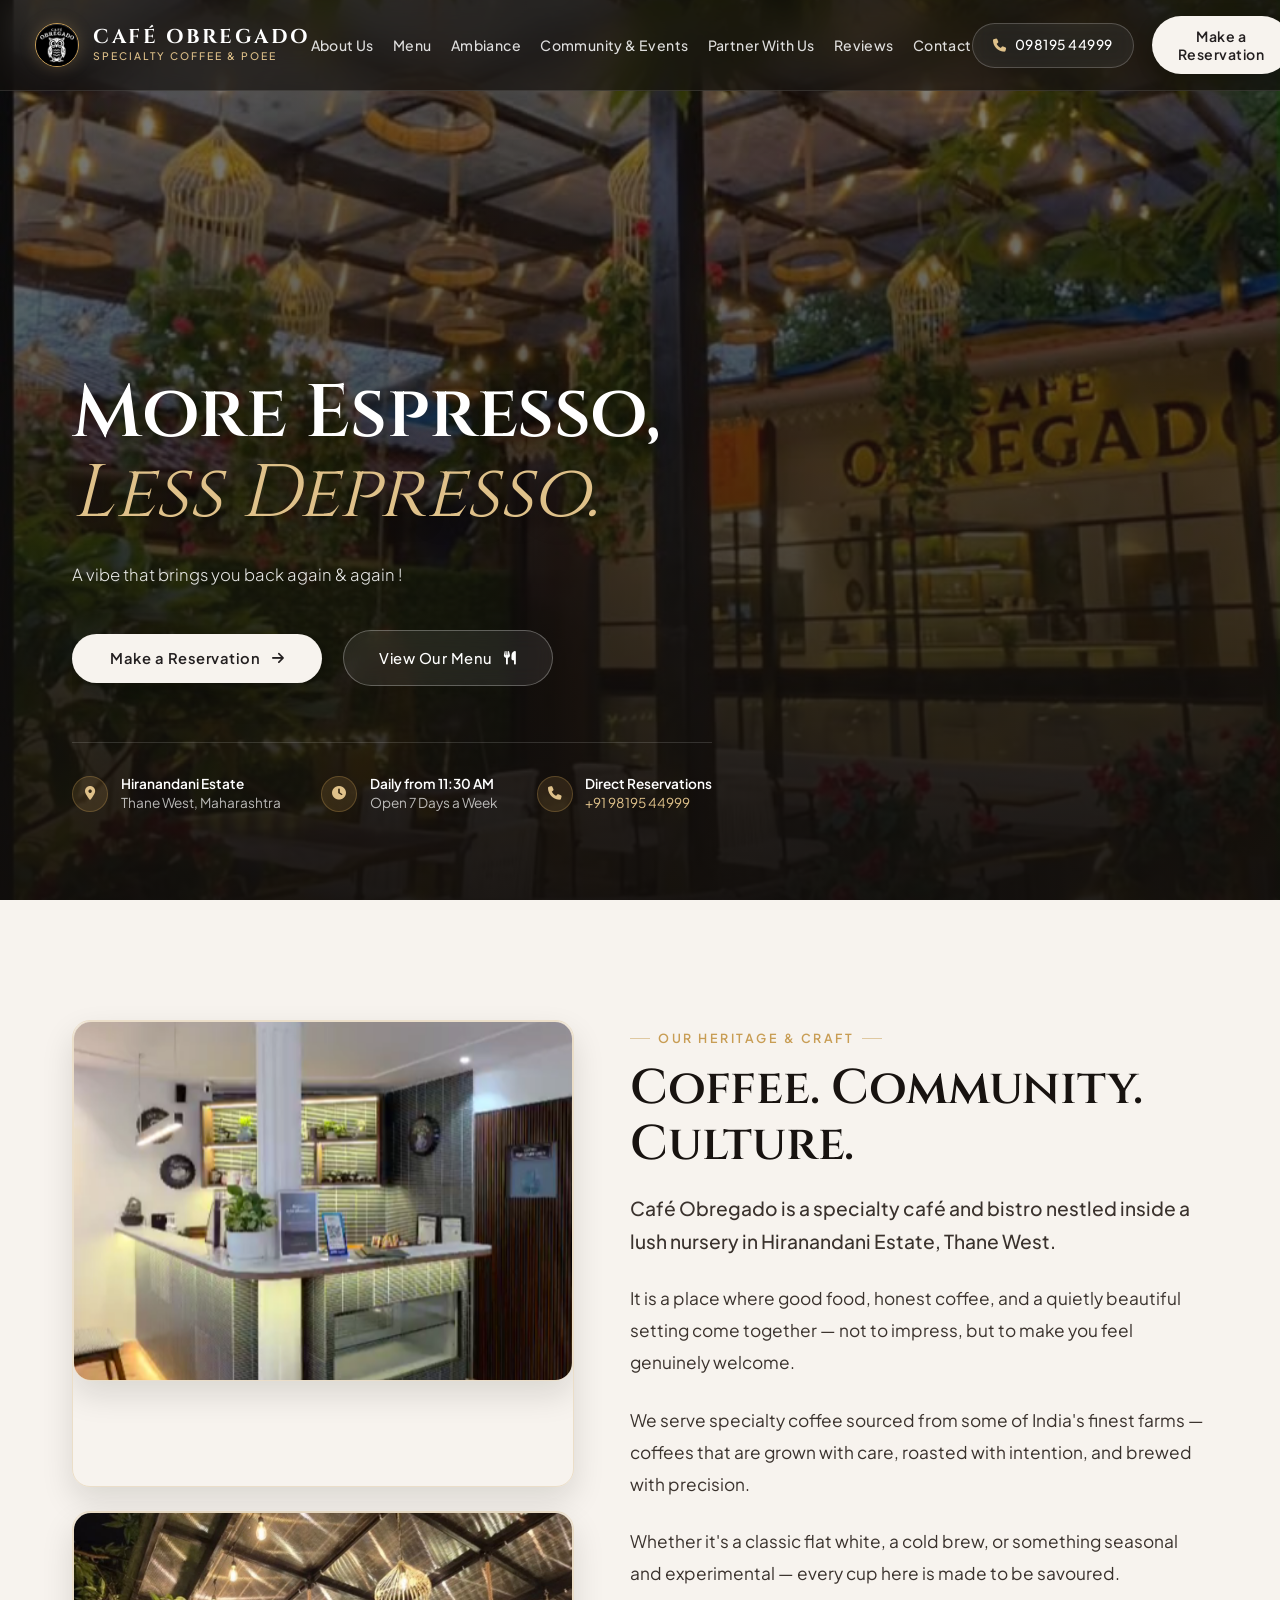
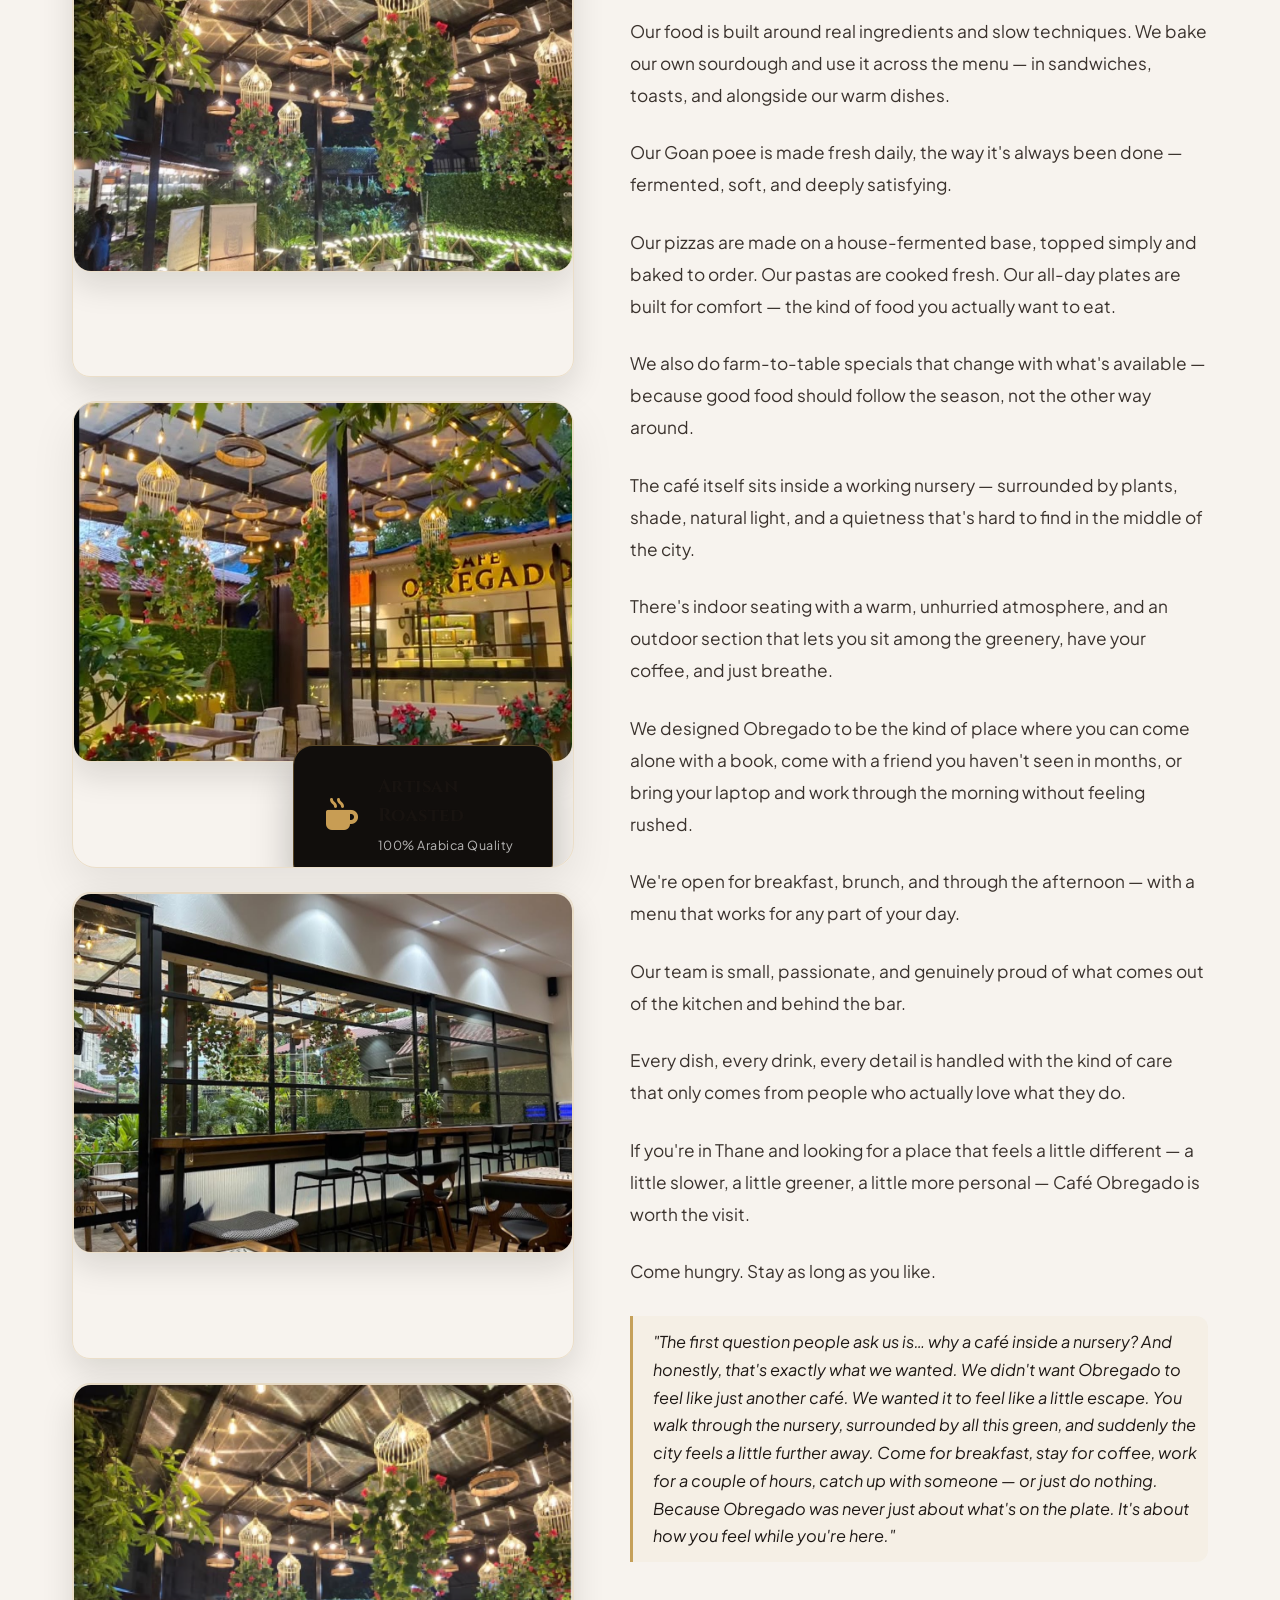
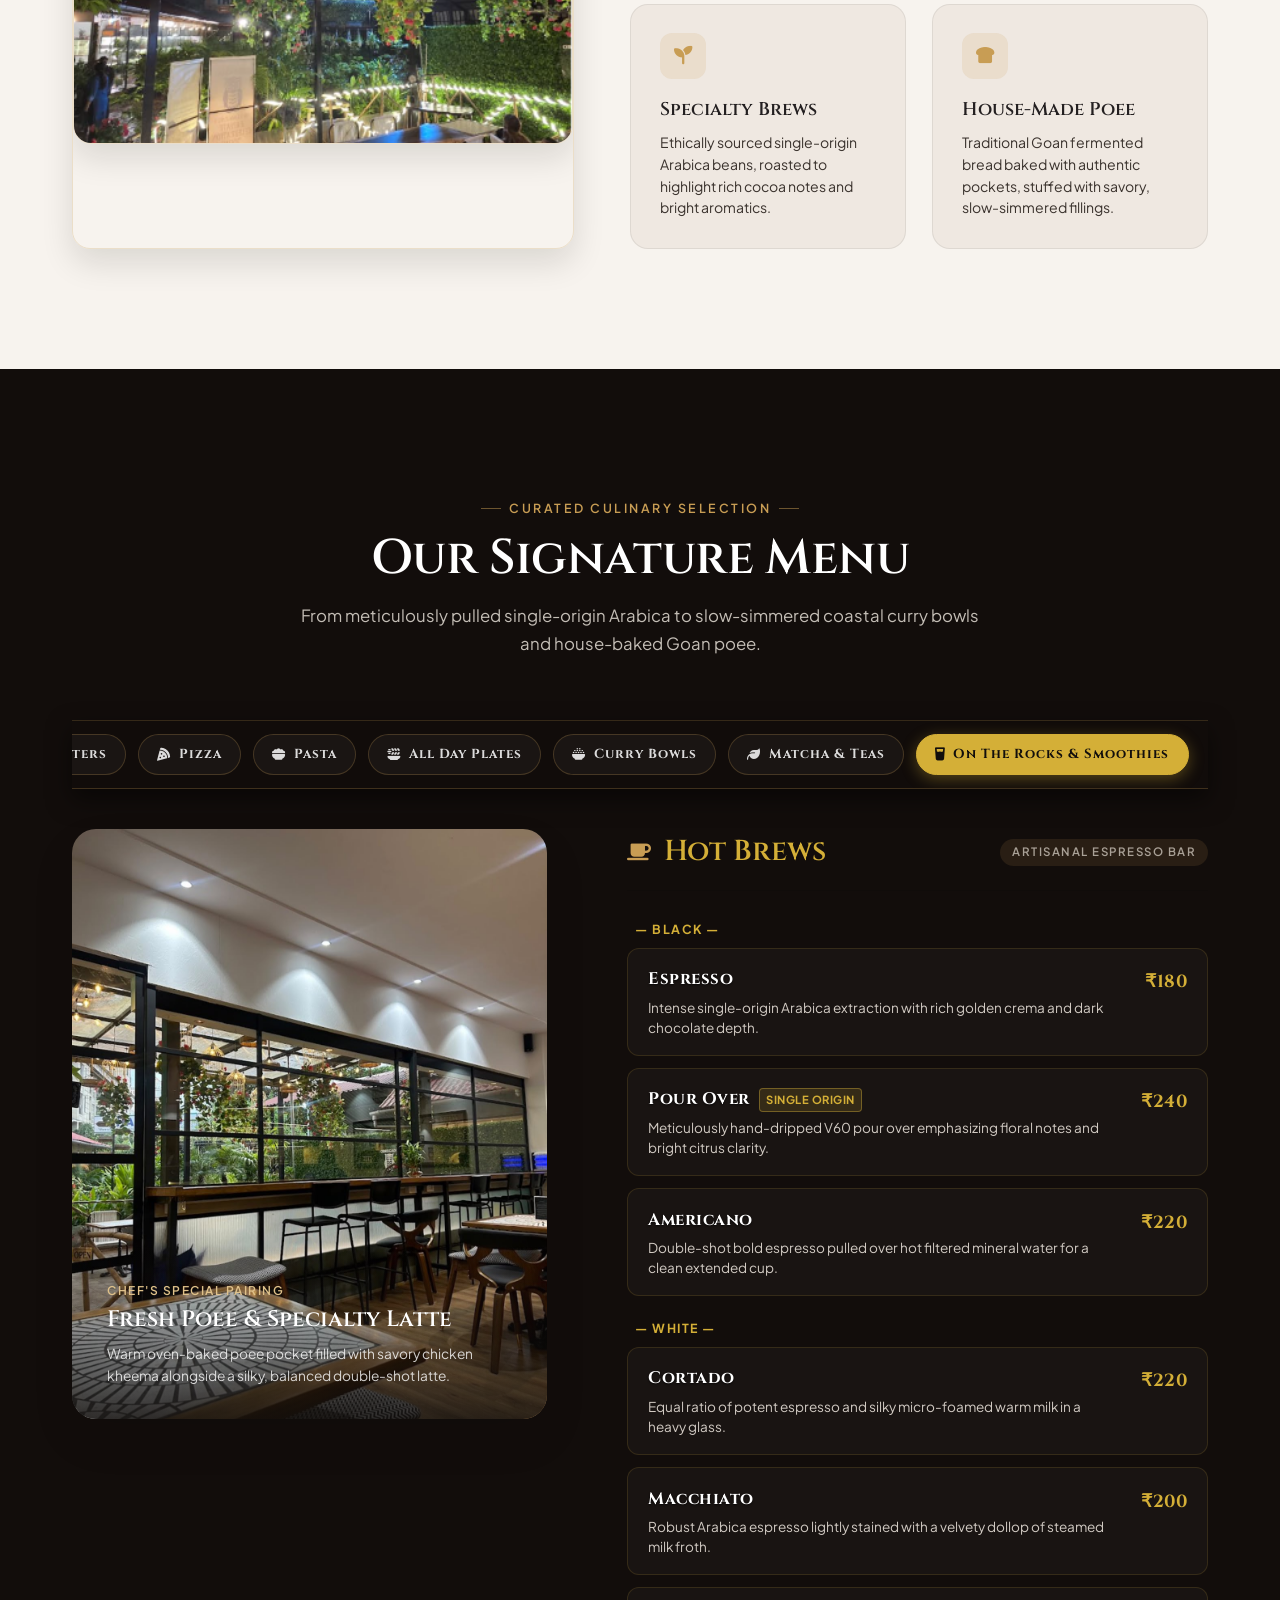
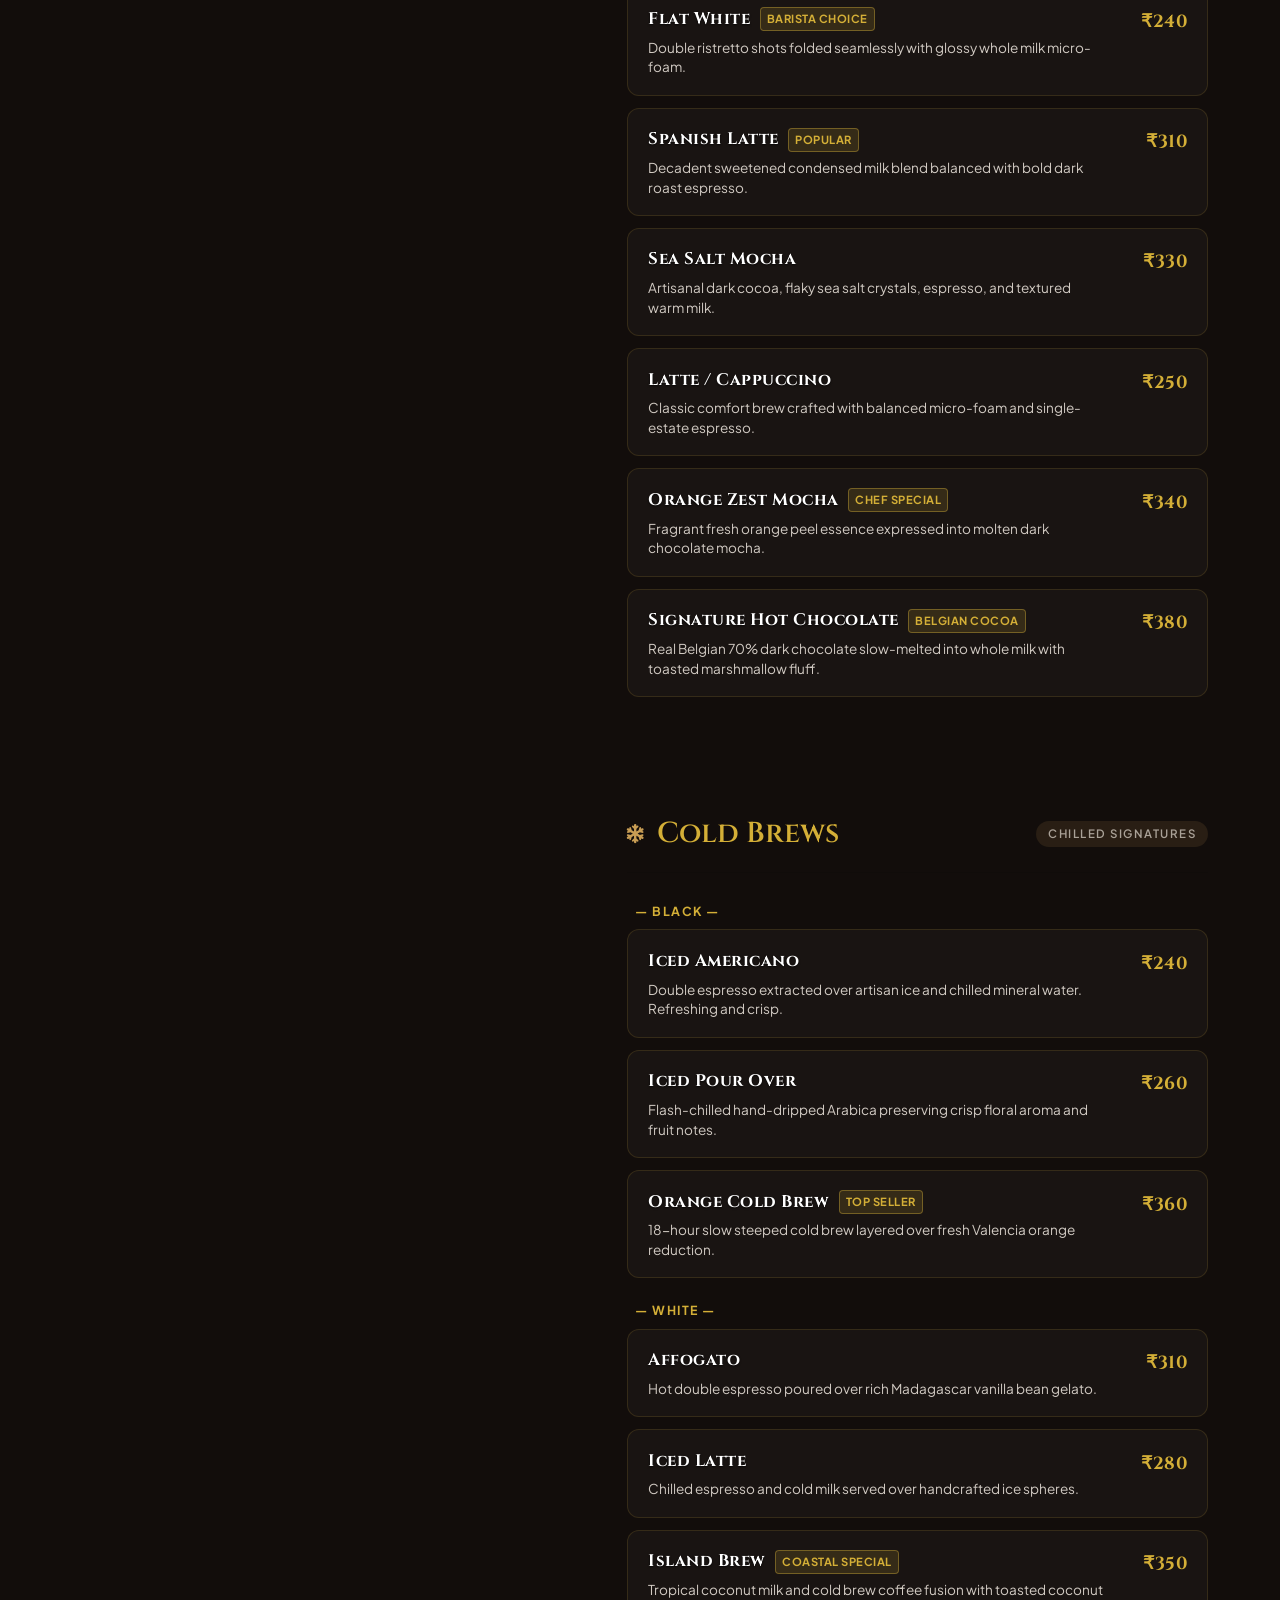
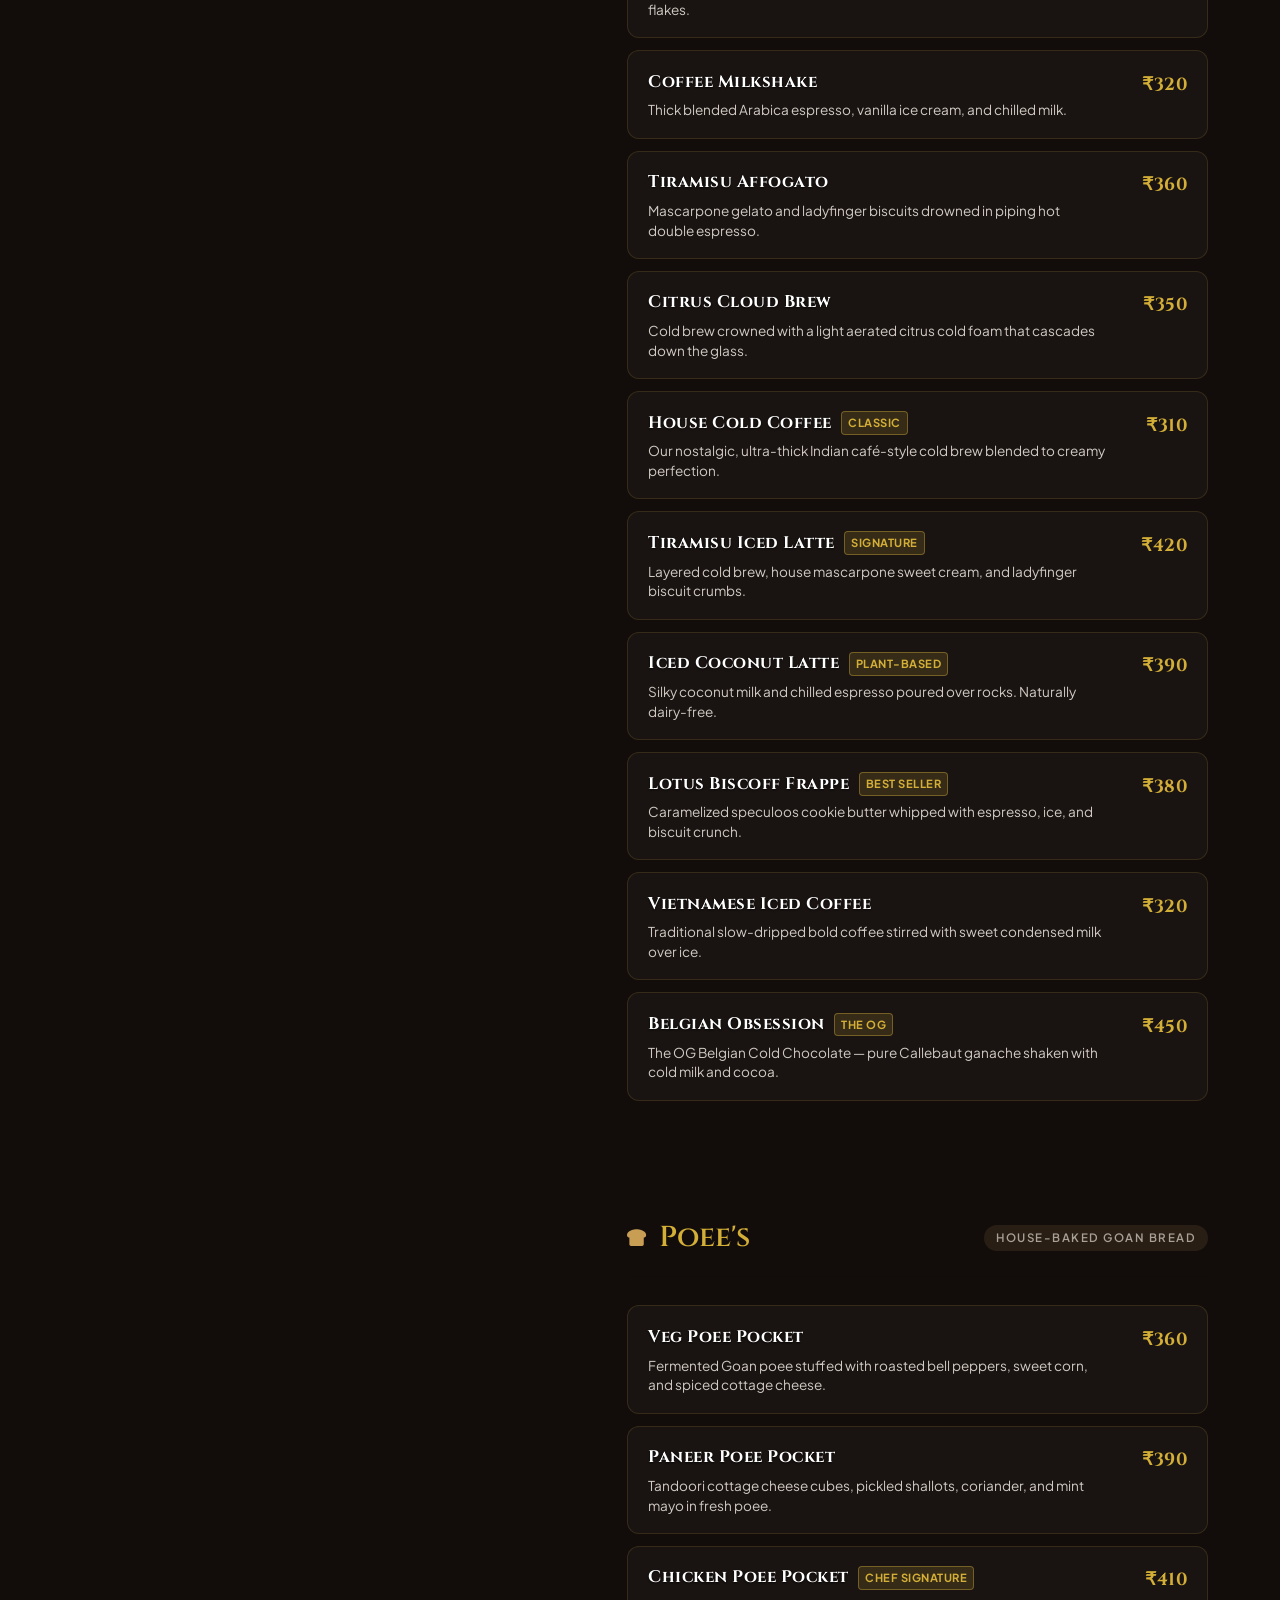
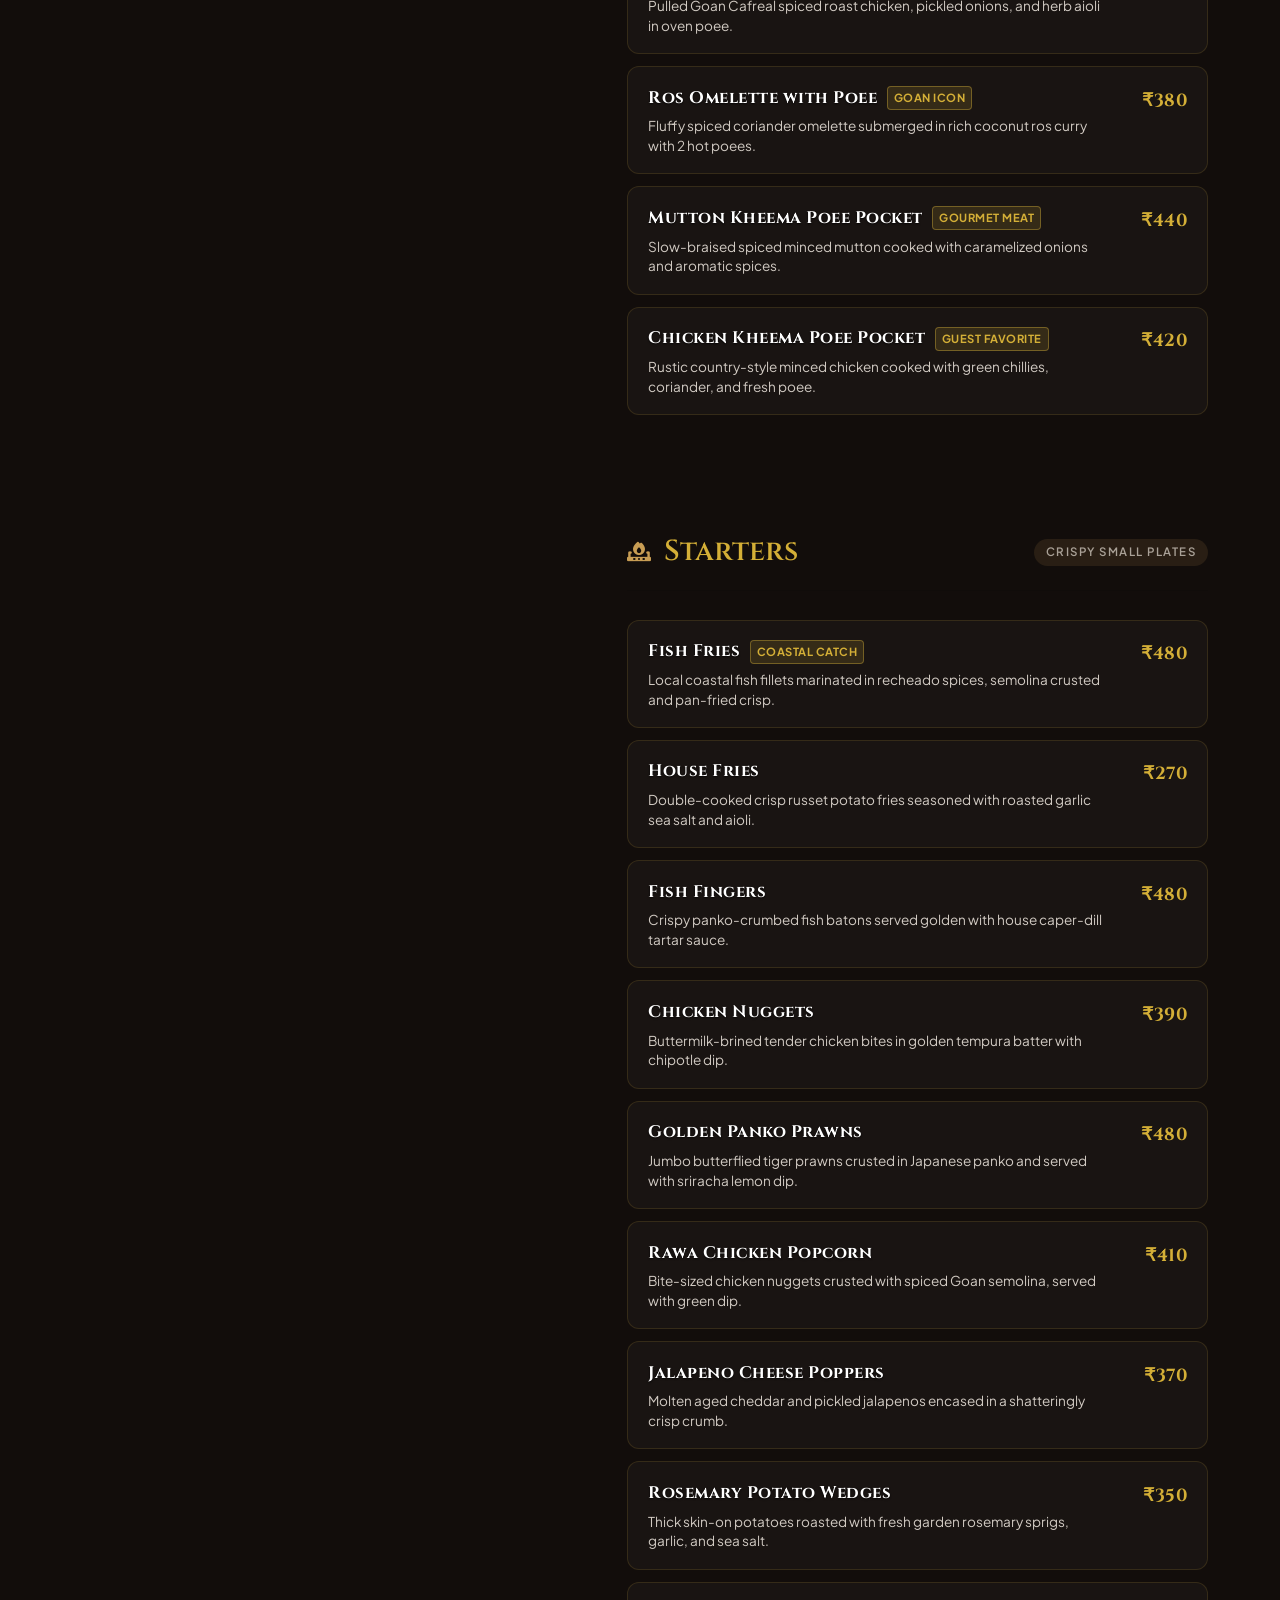
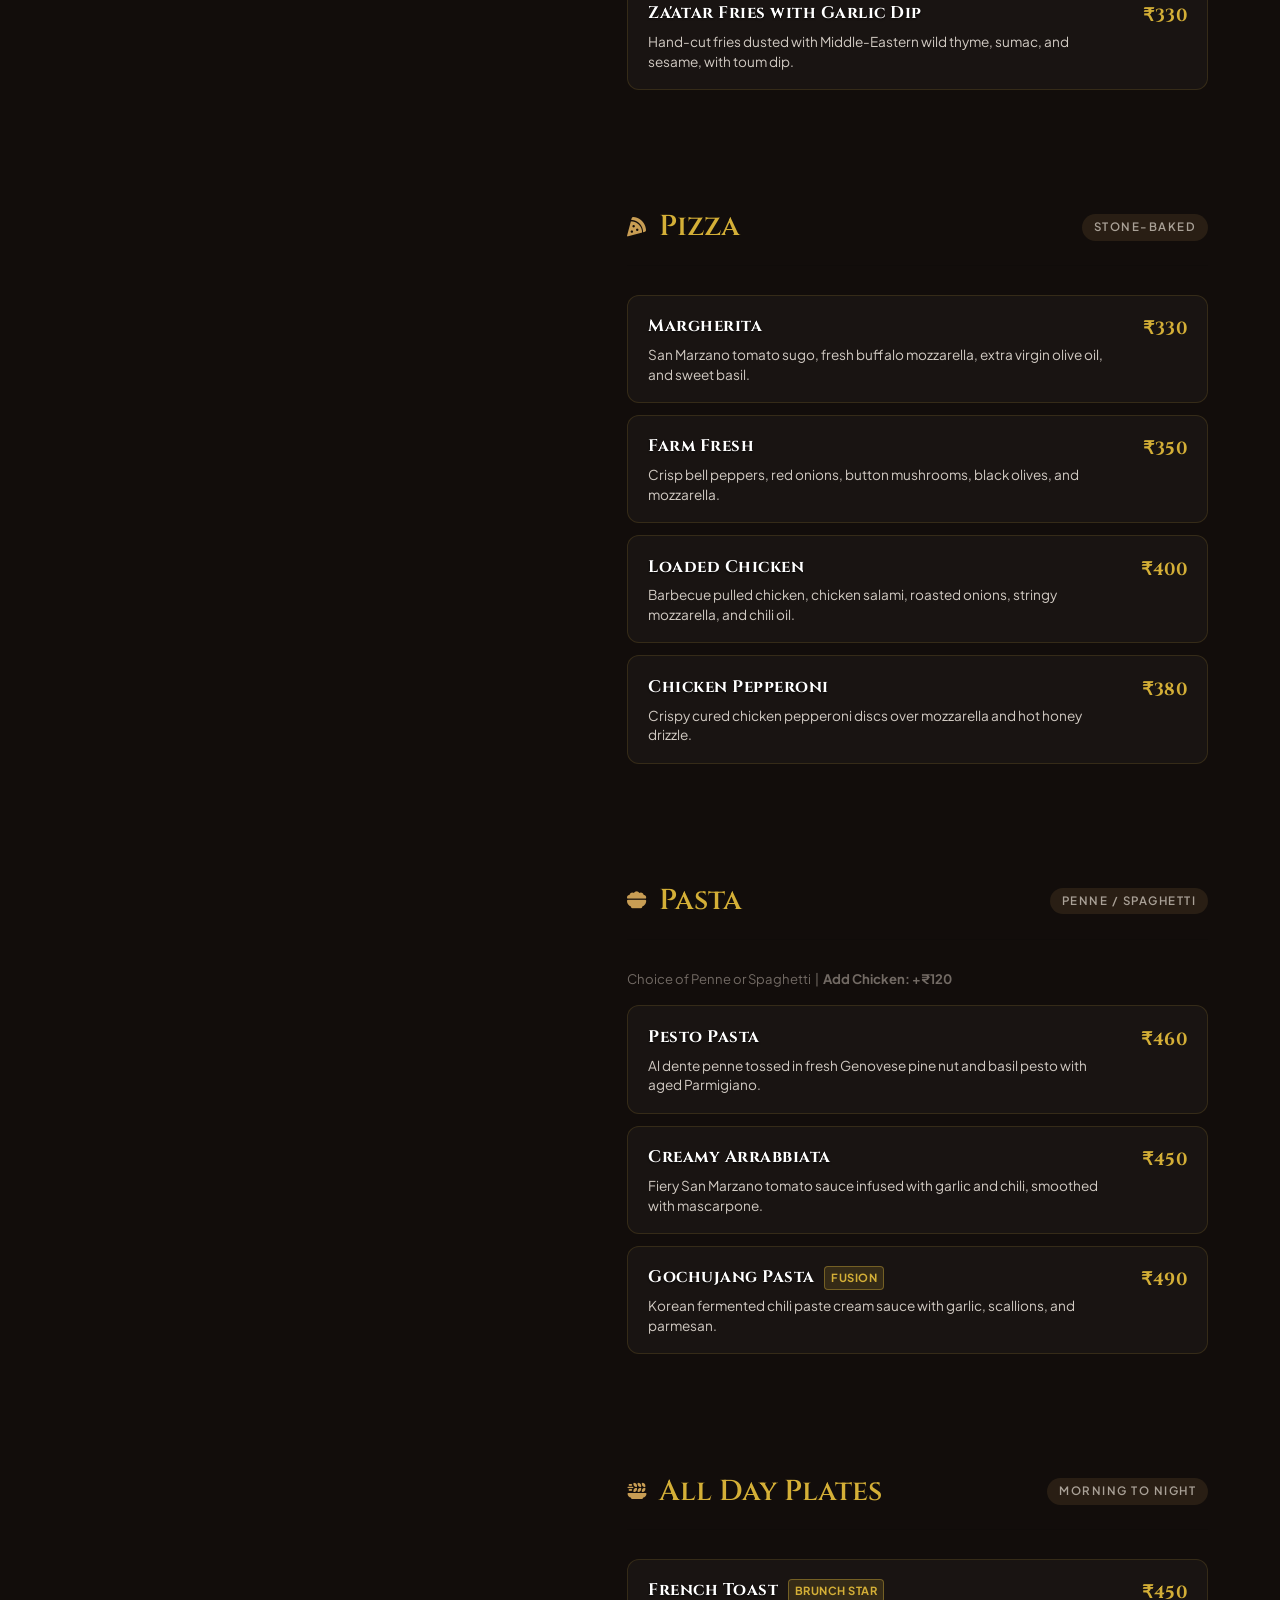
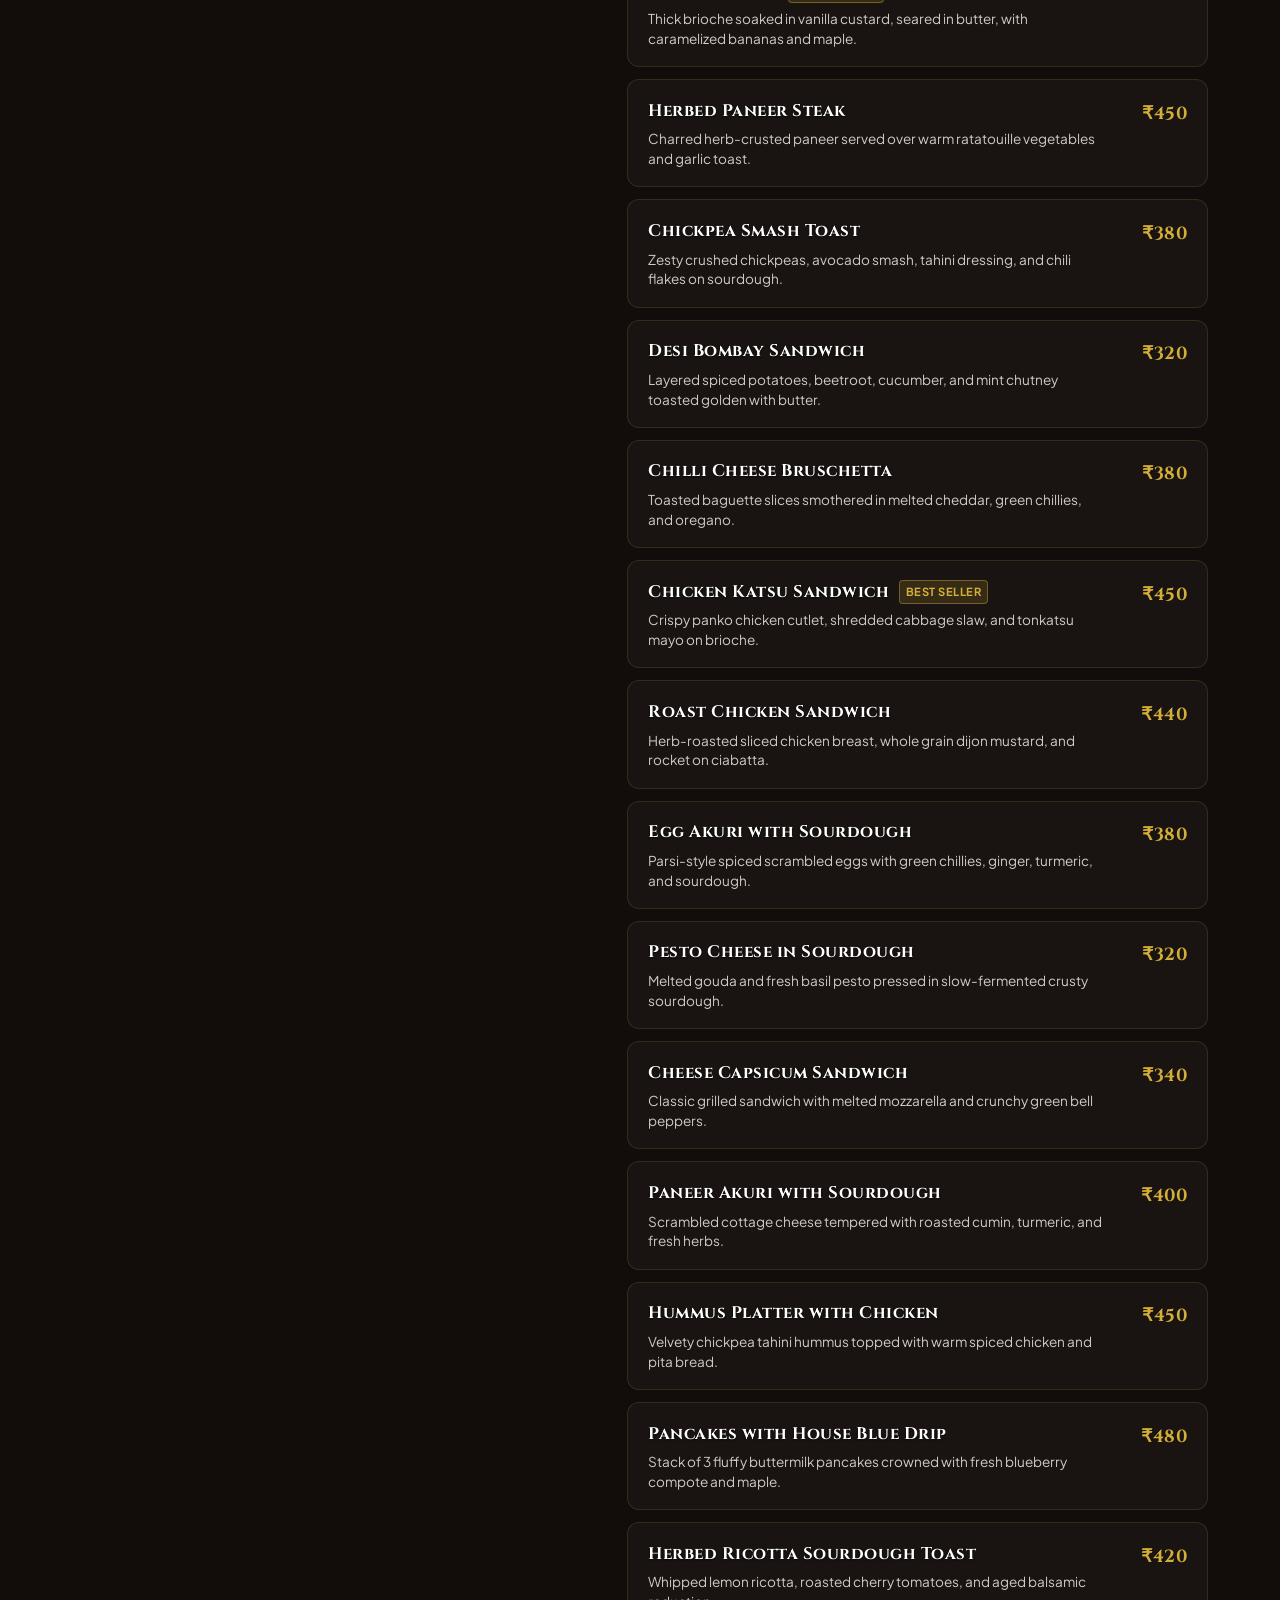
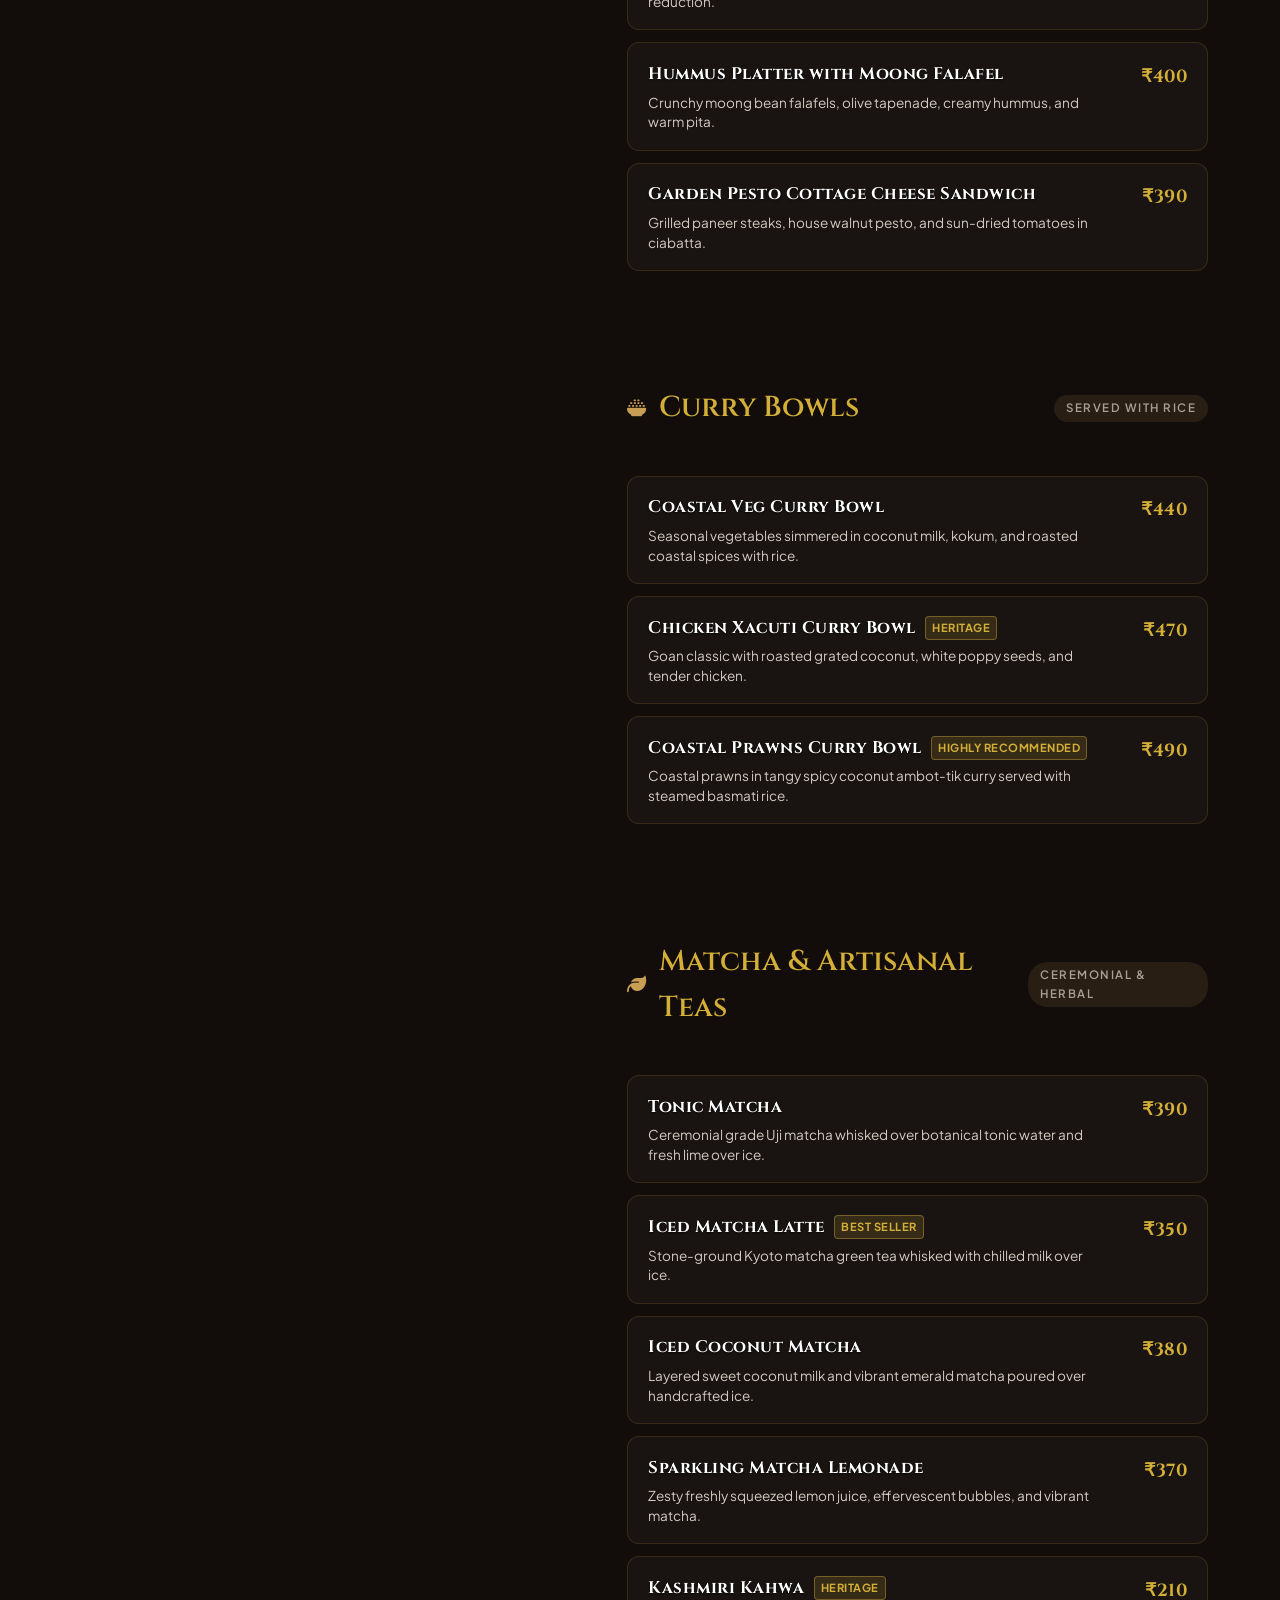
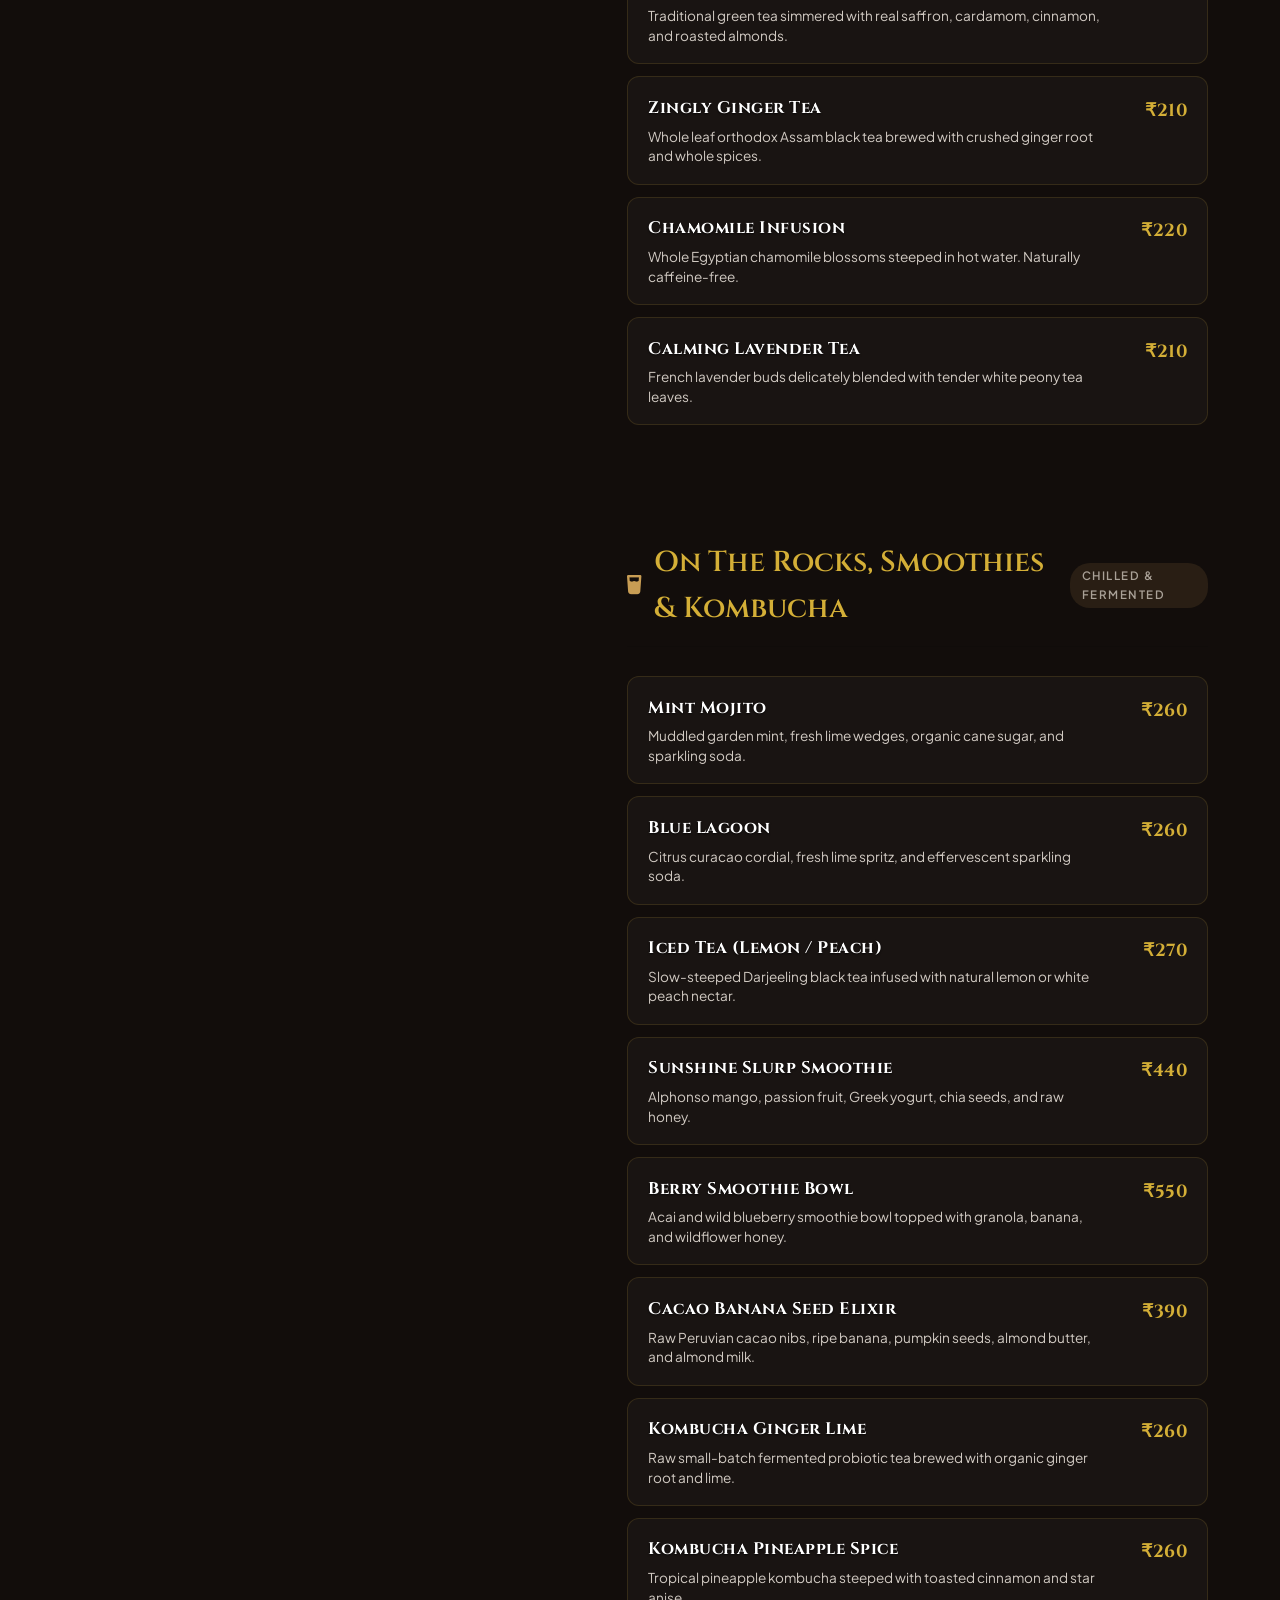
==== commit 8f86d396: "Distribute 5 About Us images across full column height to remove blank space" ====
--- a/index.html
+++ b/index.html
@@ -764,9 +764,9 @@
 
         .about-grid {
             display: grid;
-            grid-template-columns: 1.05fr 1fr;
-            gap: 5rem;
-            align-items: center;
+            grid-template-columns: 1fr 1.15fr;
+            gap: 3.5rem;
+            align-items: stretch;
         }
 
         .about-image-composition {
--- a/style.css
+++ b/style.css
@@ -907,22 +907,29 @@
     visibility: visible !important;
 }
 
-/* 5-image editorial gallery stack */
+/* 5-image editorial gallery stack — full column height distribution */
+#about .about-grid {
+    display: grid !important;
+    grid-template-columns: 1fr 1.15fr !important;
+    gap: 3.5rem !important;
+    align-items: stretch !important;
+}
+
 .about-image-stack {
     display: flex !important;
     flex-direction: column !important;
+    justify-content: space-between !important;
     gap: 1.5rem !important;
+    height: 100% !important;
     width: 100% !important;
     position: relative !important;
     margin-top: 0 !important;
 }
 
-#about .about-grid {
-    align-items: start !important;
-}
-
 .about-stack-card {
-    position: relative;
+    flex: 1 1 auto !important;
+    display: flex !important;
+    position: relative !important;
     border-radius: 18px;
     overflow: hidden;
     box-shadow: 0 14px 32px rgba(18, 13, 11, 0.12);
@@ -931,7 +938,9 @@
 
 .about-stack-card img {
     width: 100% !important;
-    height: 290px !important;
+    height: 100% !important;
+    min-height: 260px !important;
+    max-height: 360px !important;
     object-fit: cover !important;
     border-radius: 18px !important;
     display: block !important;
@@ -949,16 +958,24 @@
 /* Badge positioning inside the middle stack card */
 .about-stack-card .about-floating-badge {
     position: absolute;
-    bottom: 12px;
-    right: 12px;
-}
-
-@media (max-width: 768px) {
+    bottom: -16px;
+    right: 20px;
+    z-index: 5;
+}
+
+@media (max-width: 900px) {
+    #about .about-grid {
+        grid-template-columns: 1fr !important;
+        gap: 2rem !important;
+    }
     .about-image-stack {
-        gap: 1.15rem !important;
+        height: auto !important;
+        justify-content: flex-start !important;
     }
     .about-stack-card img {
-        height: 230px !important;
+        height: 240px !important;
+        min-height: 240px !important;
+        max-height: 240px !important;
     }
     .about-stack-card .about-floating-badge {
         bottom: 12px;
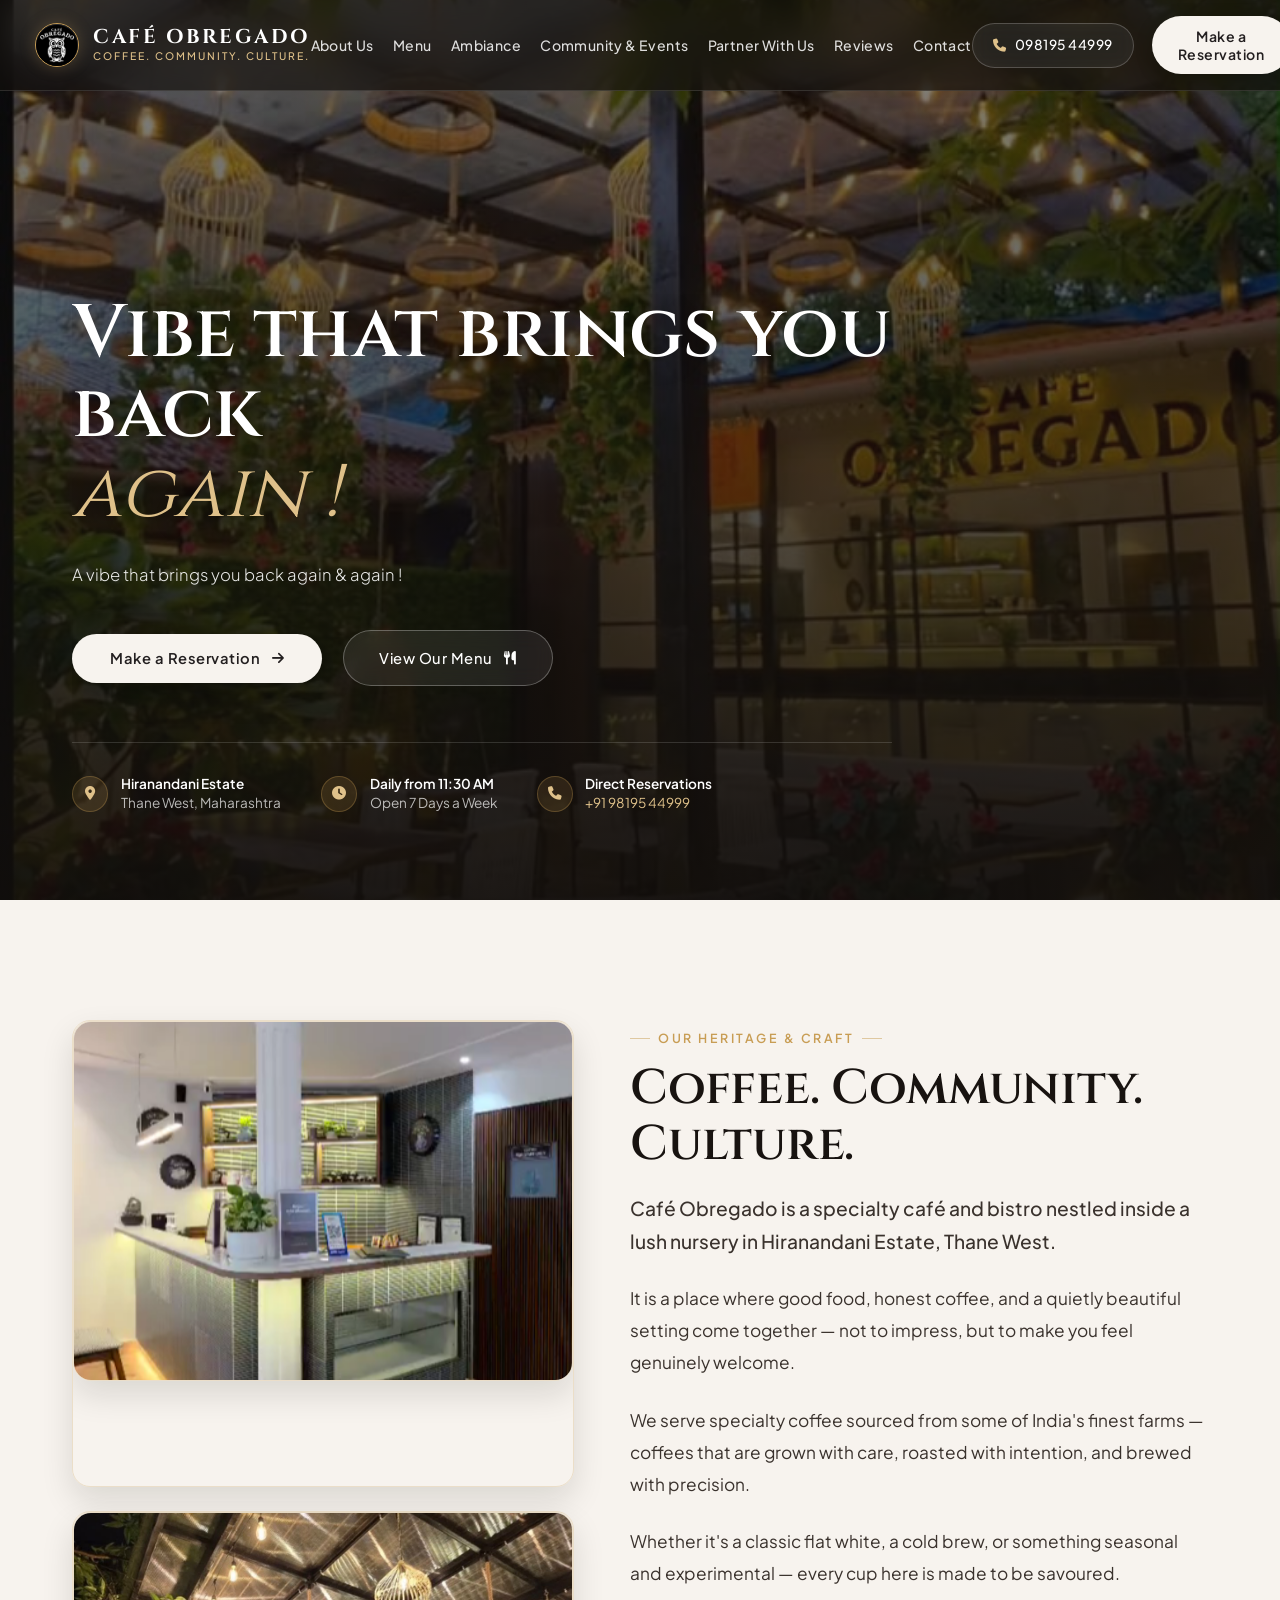
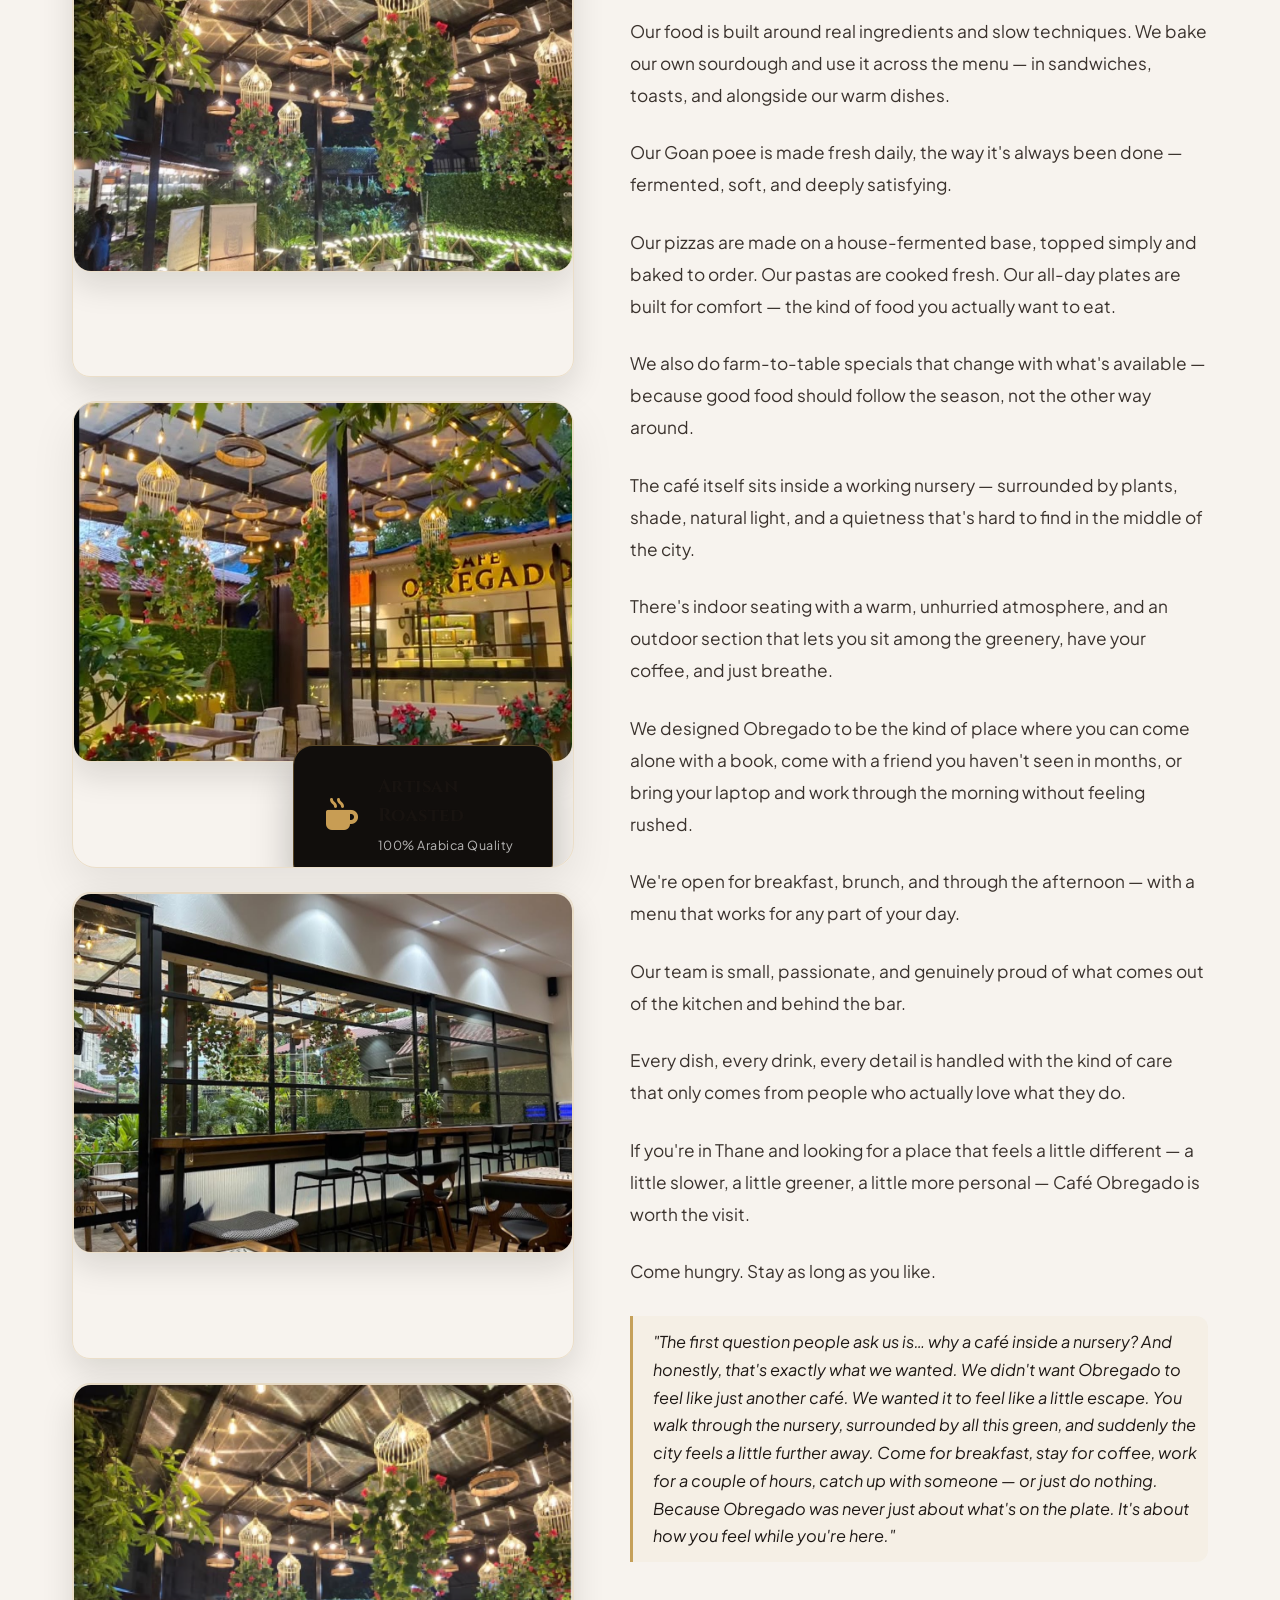
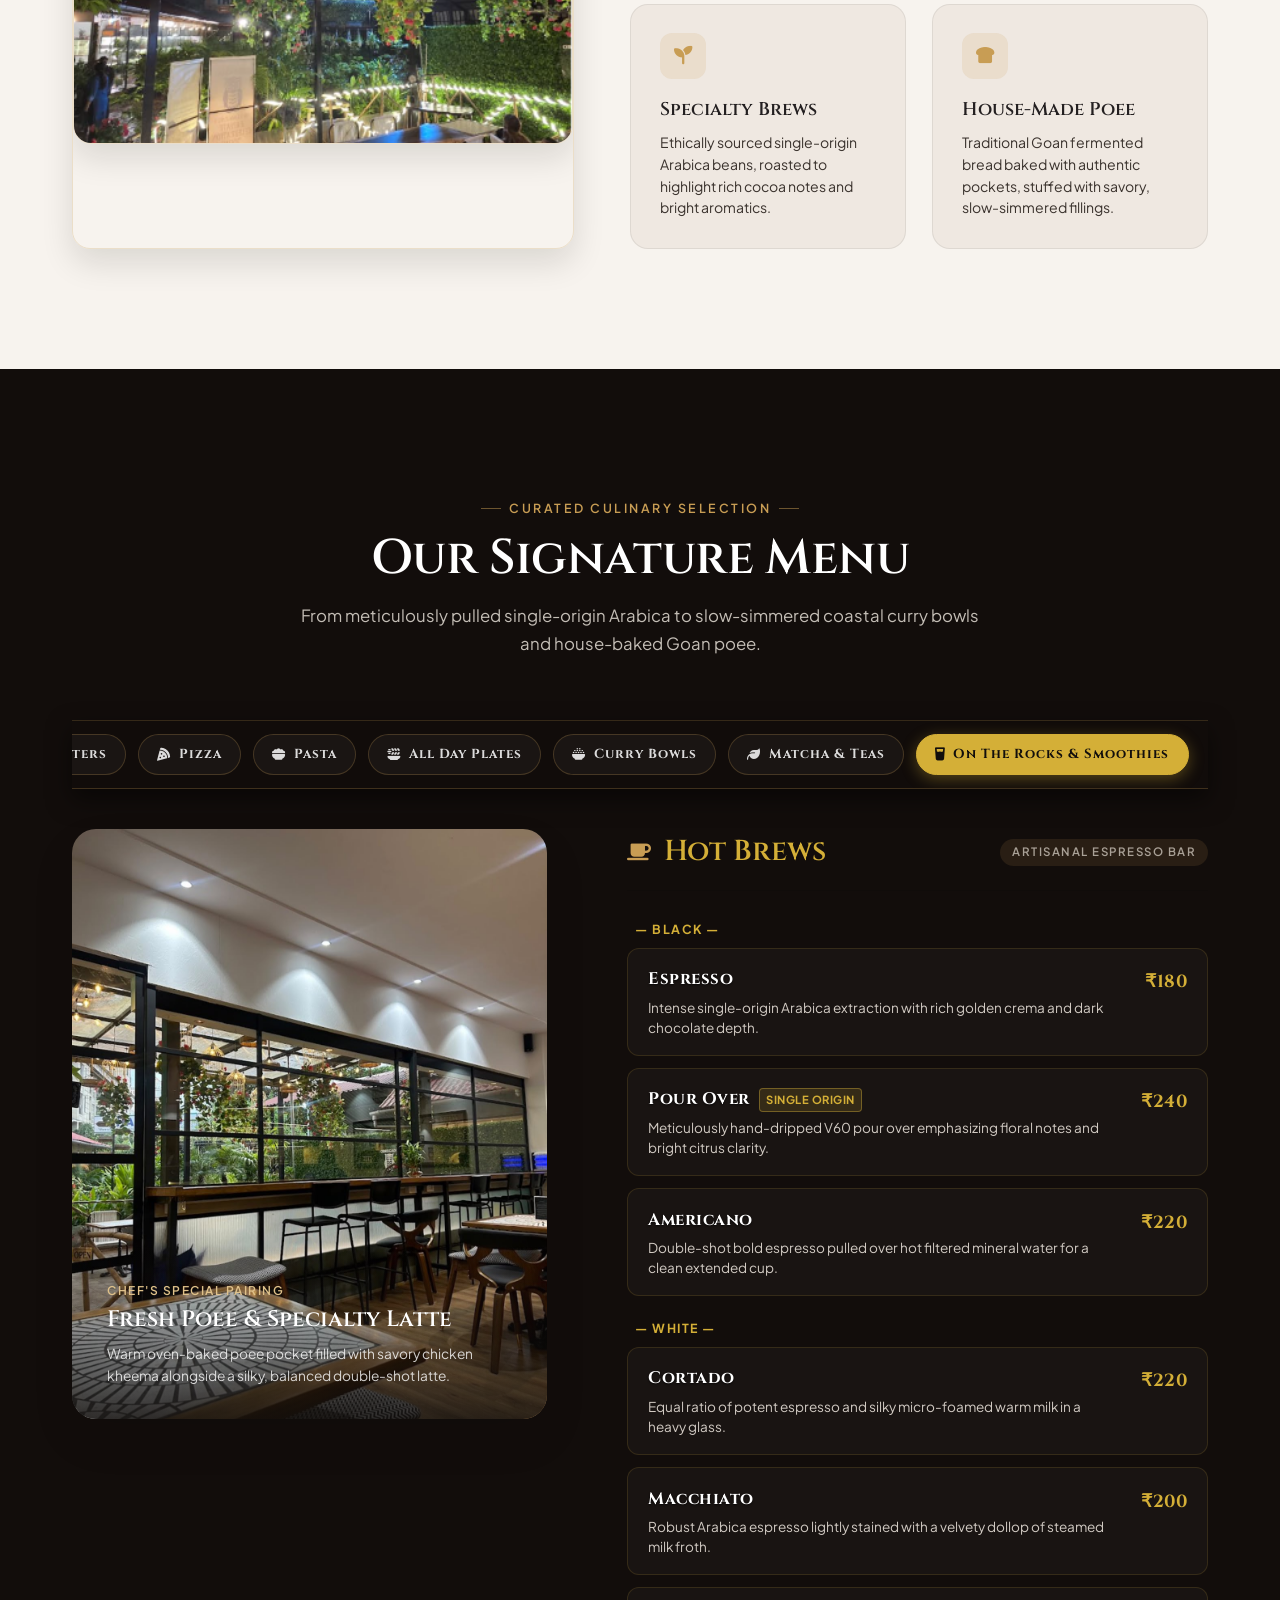
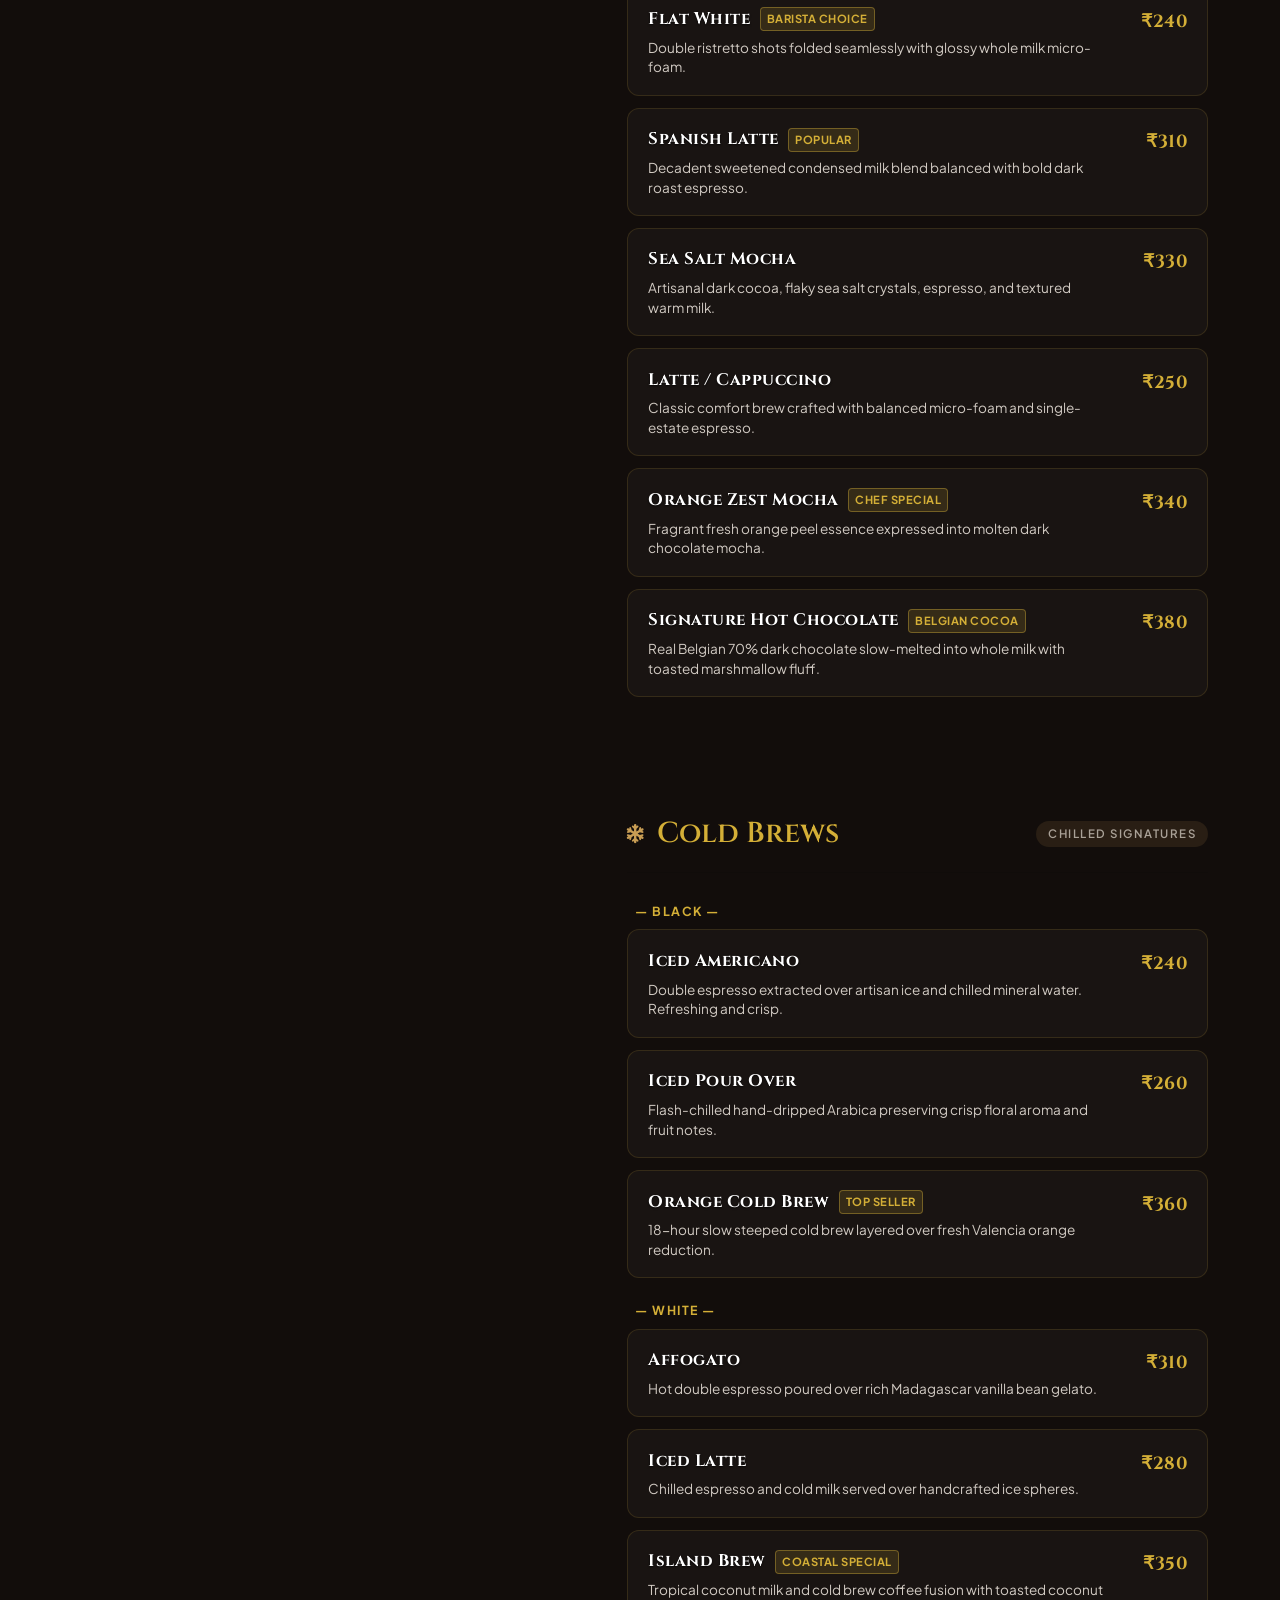
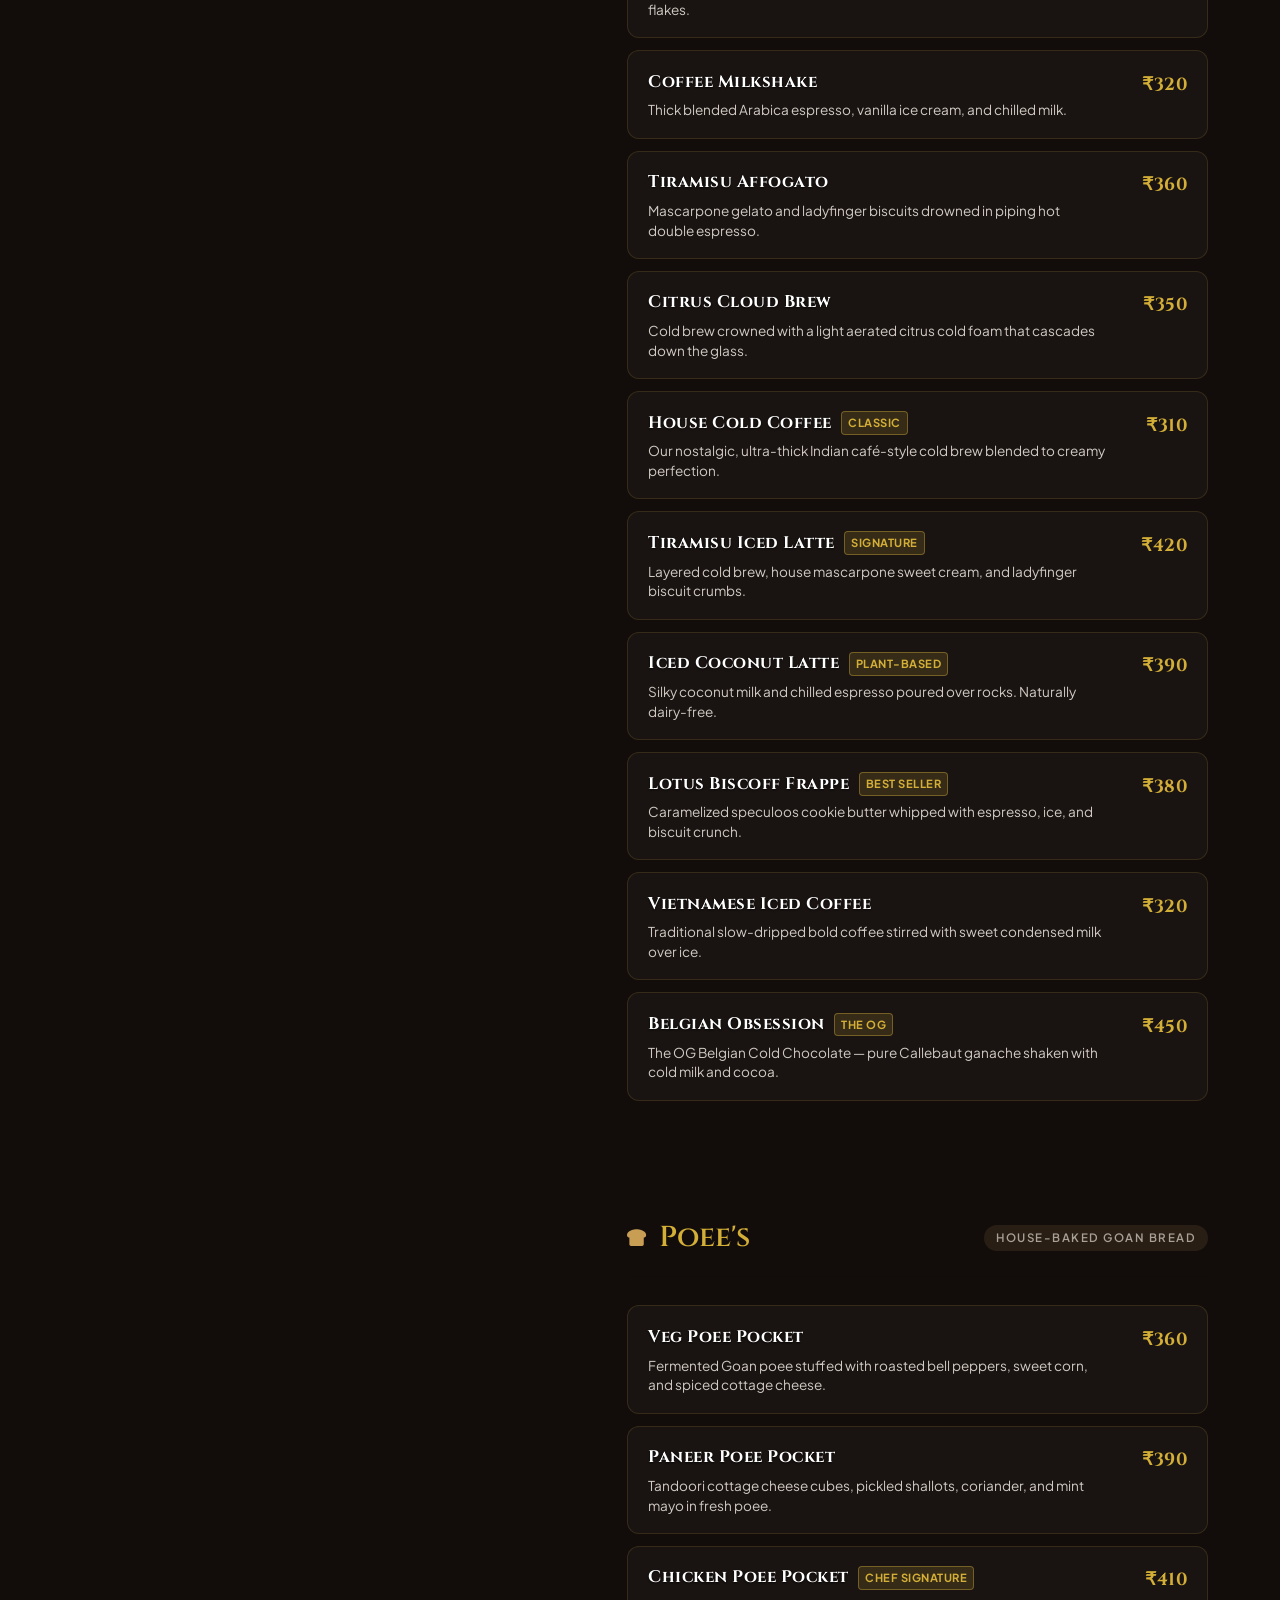
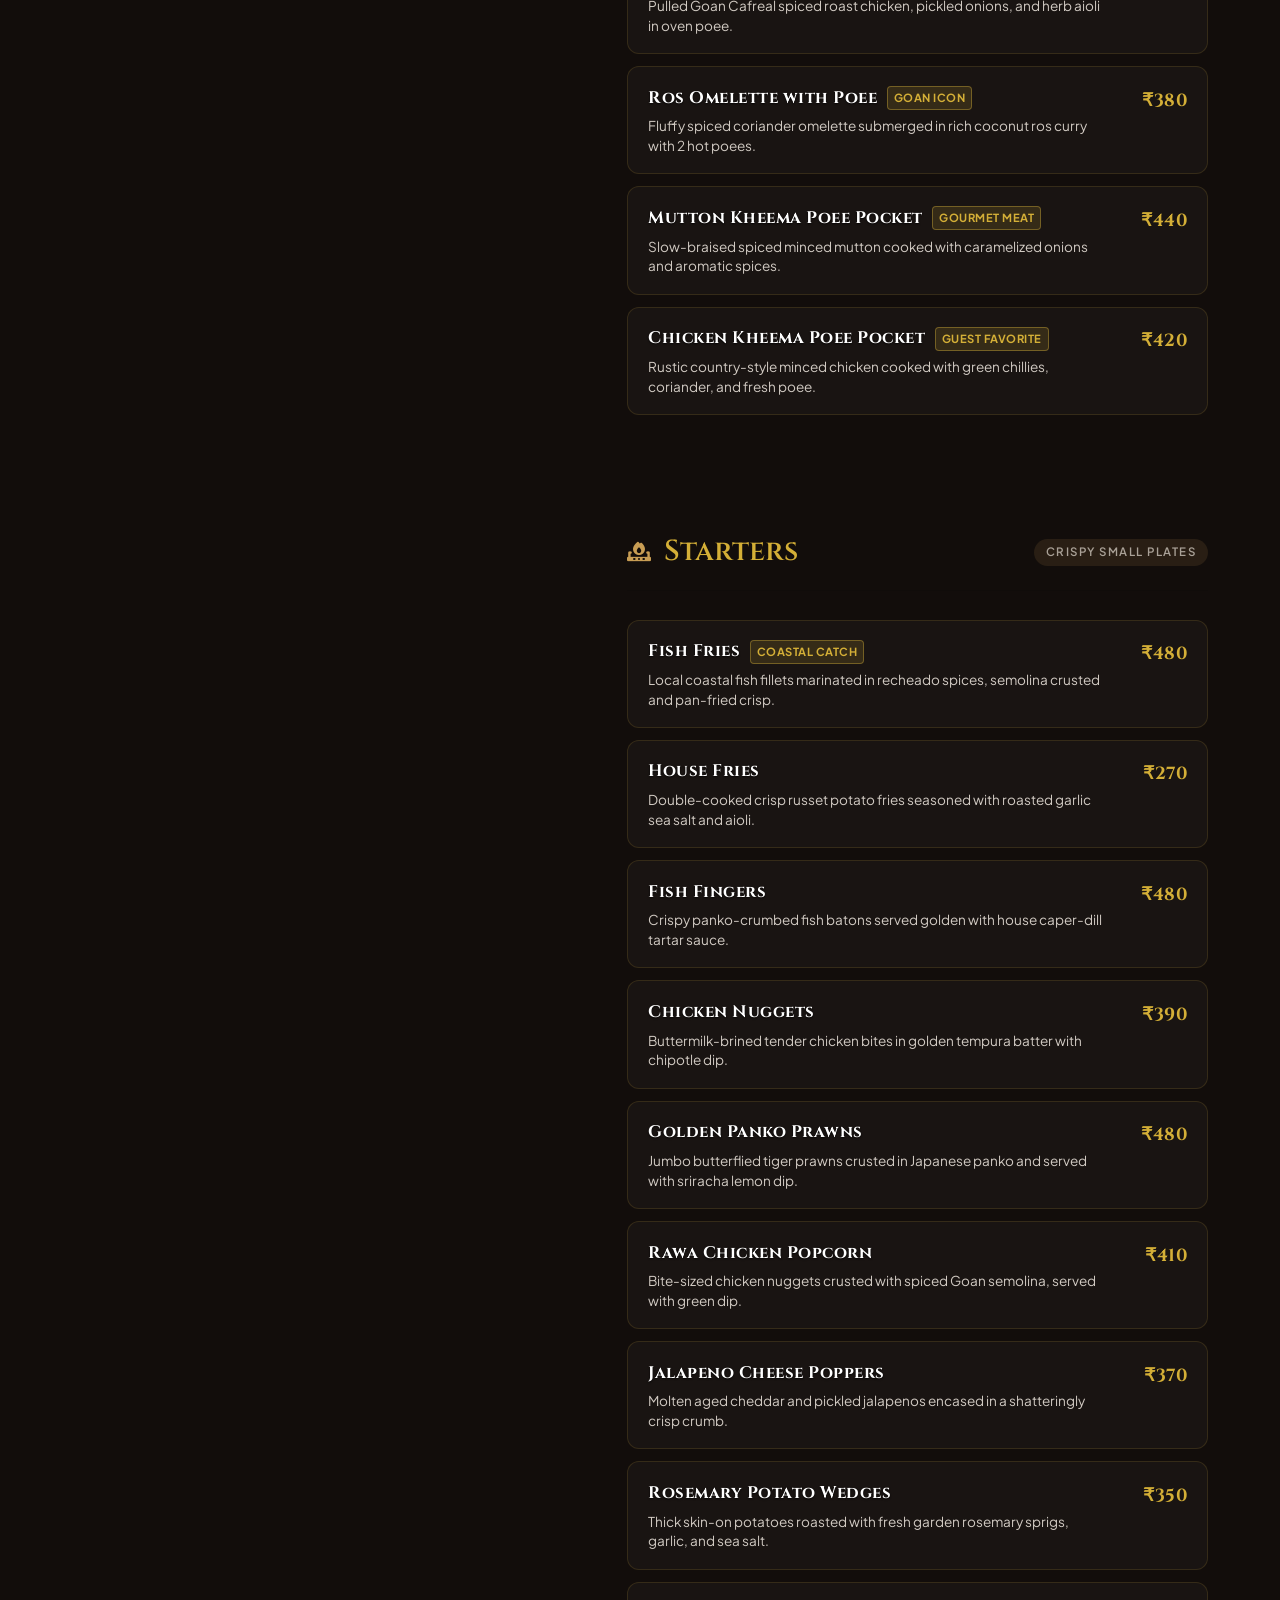
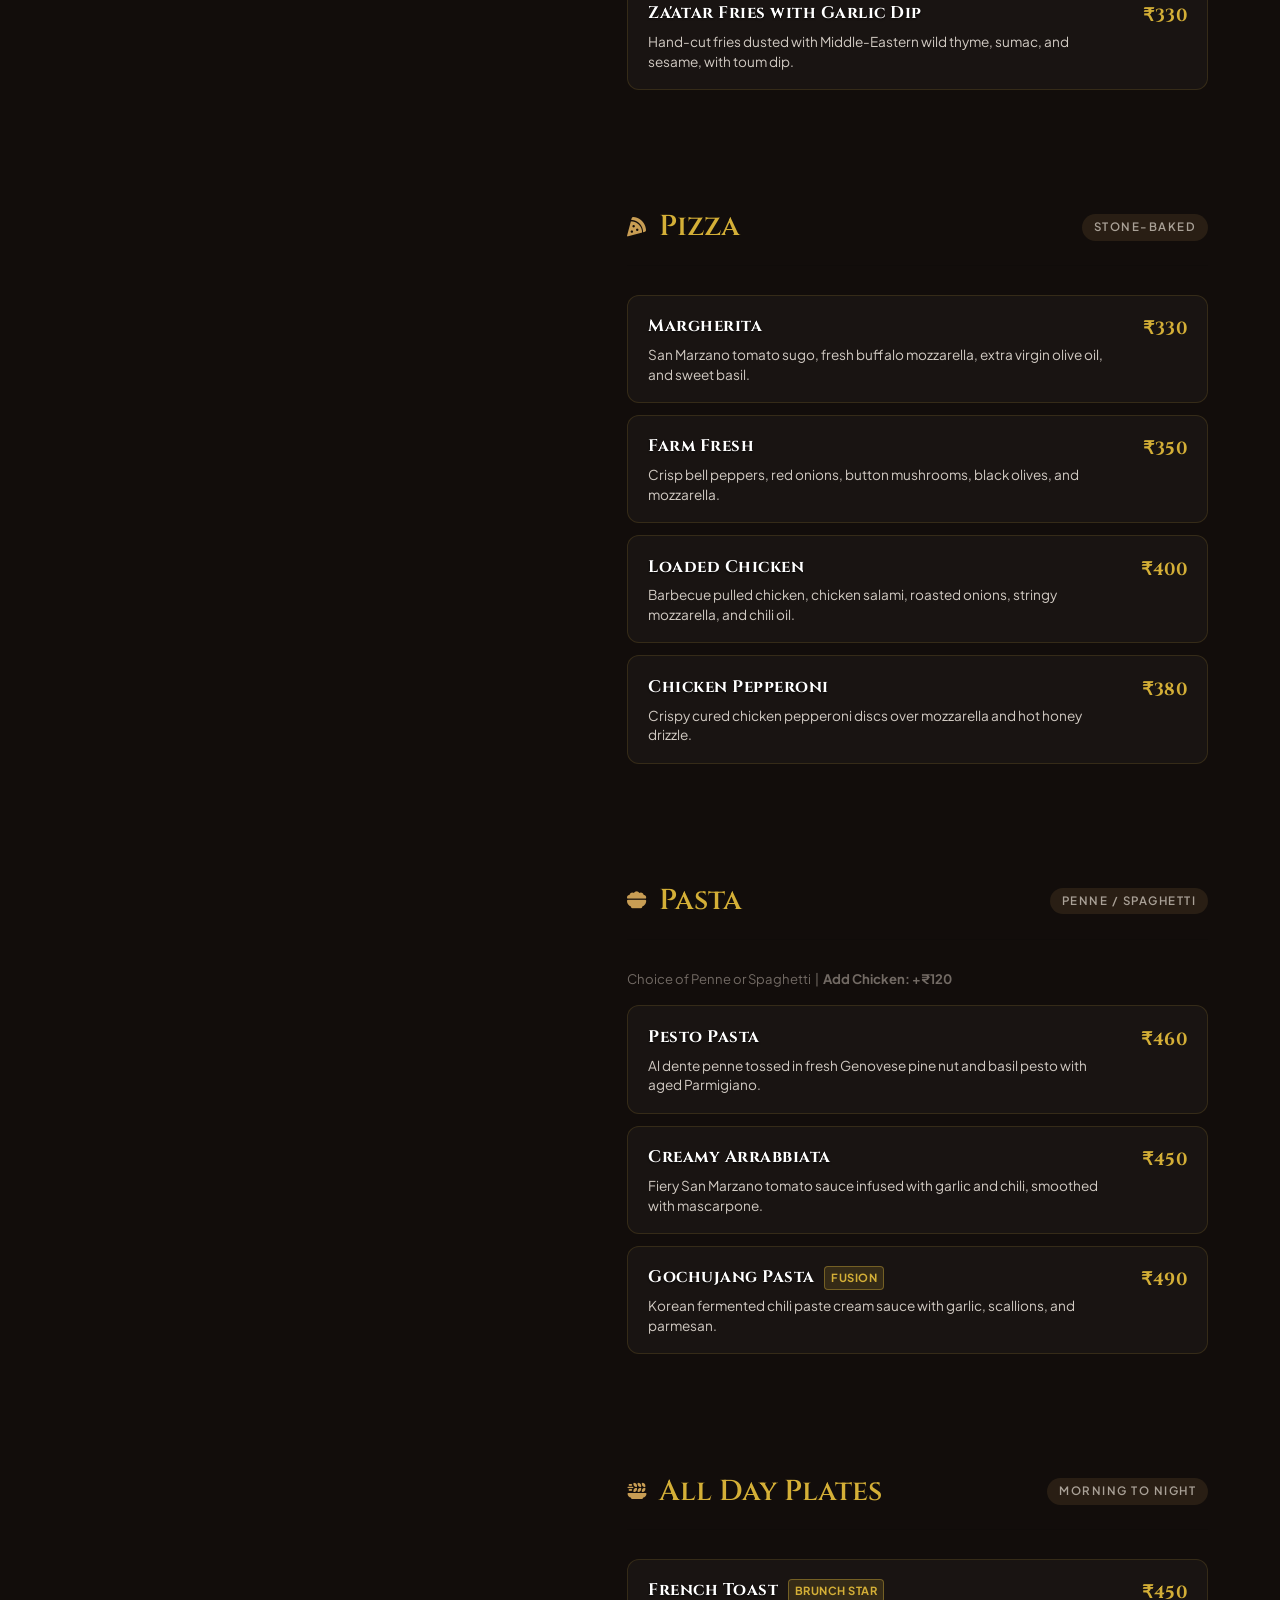
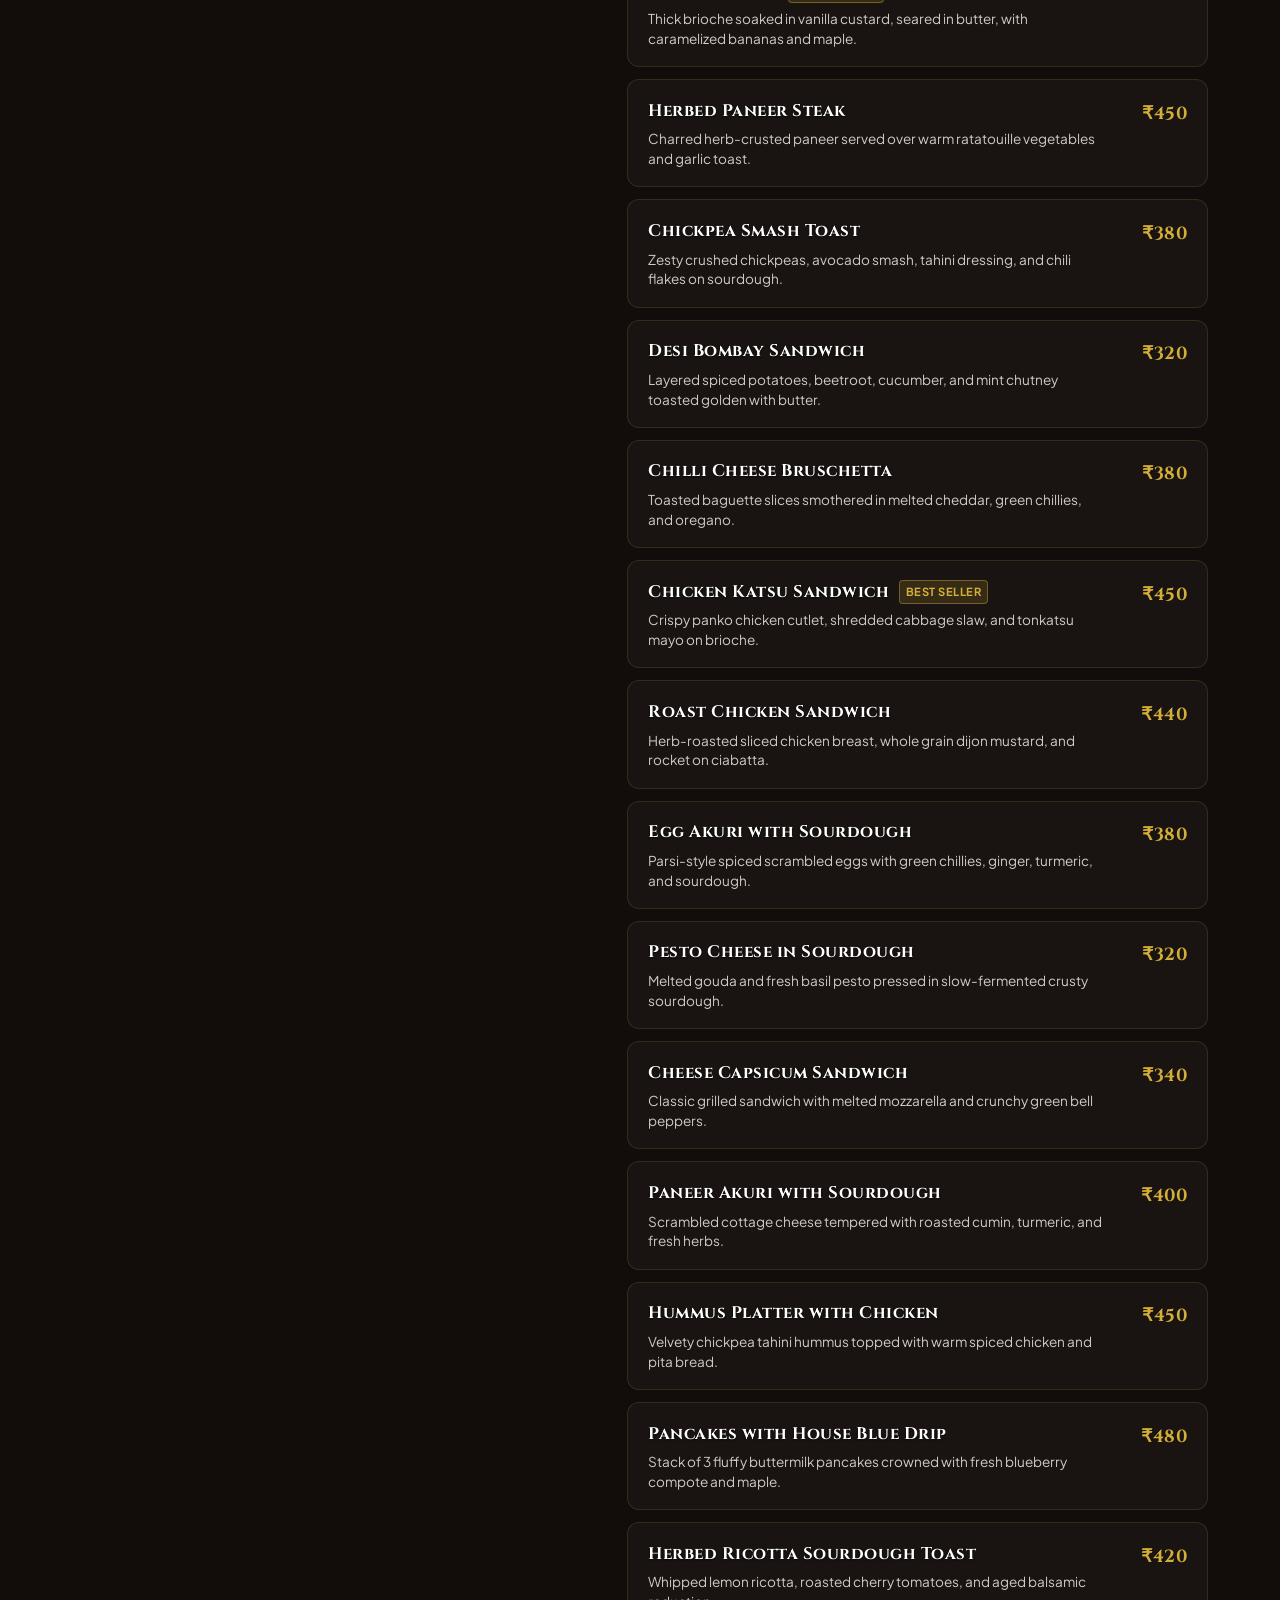
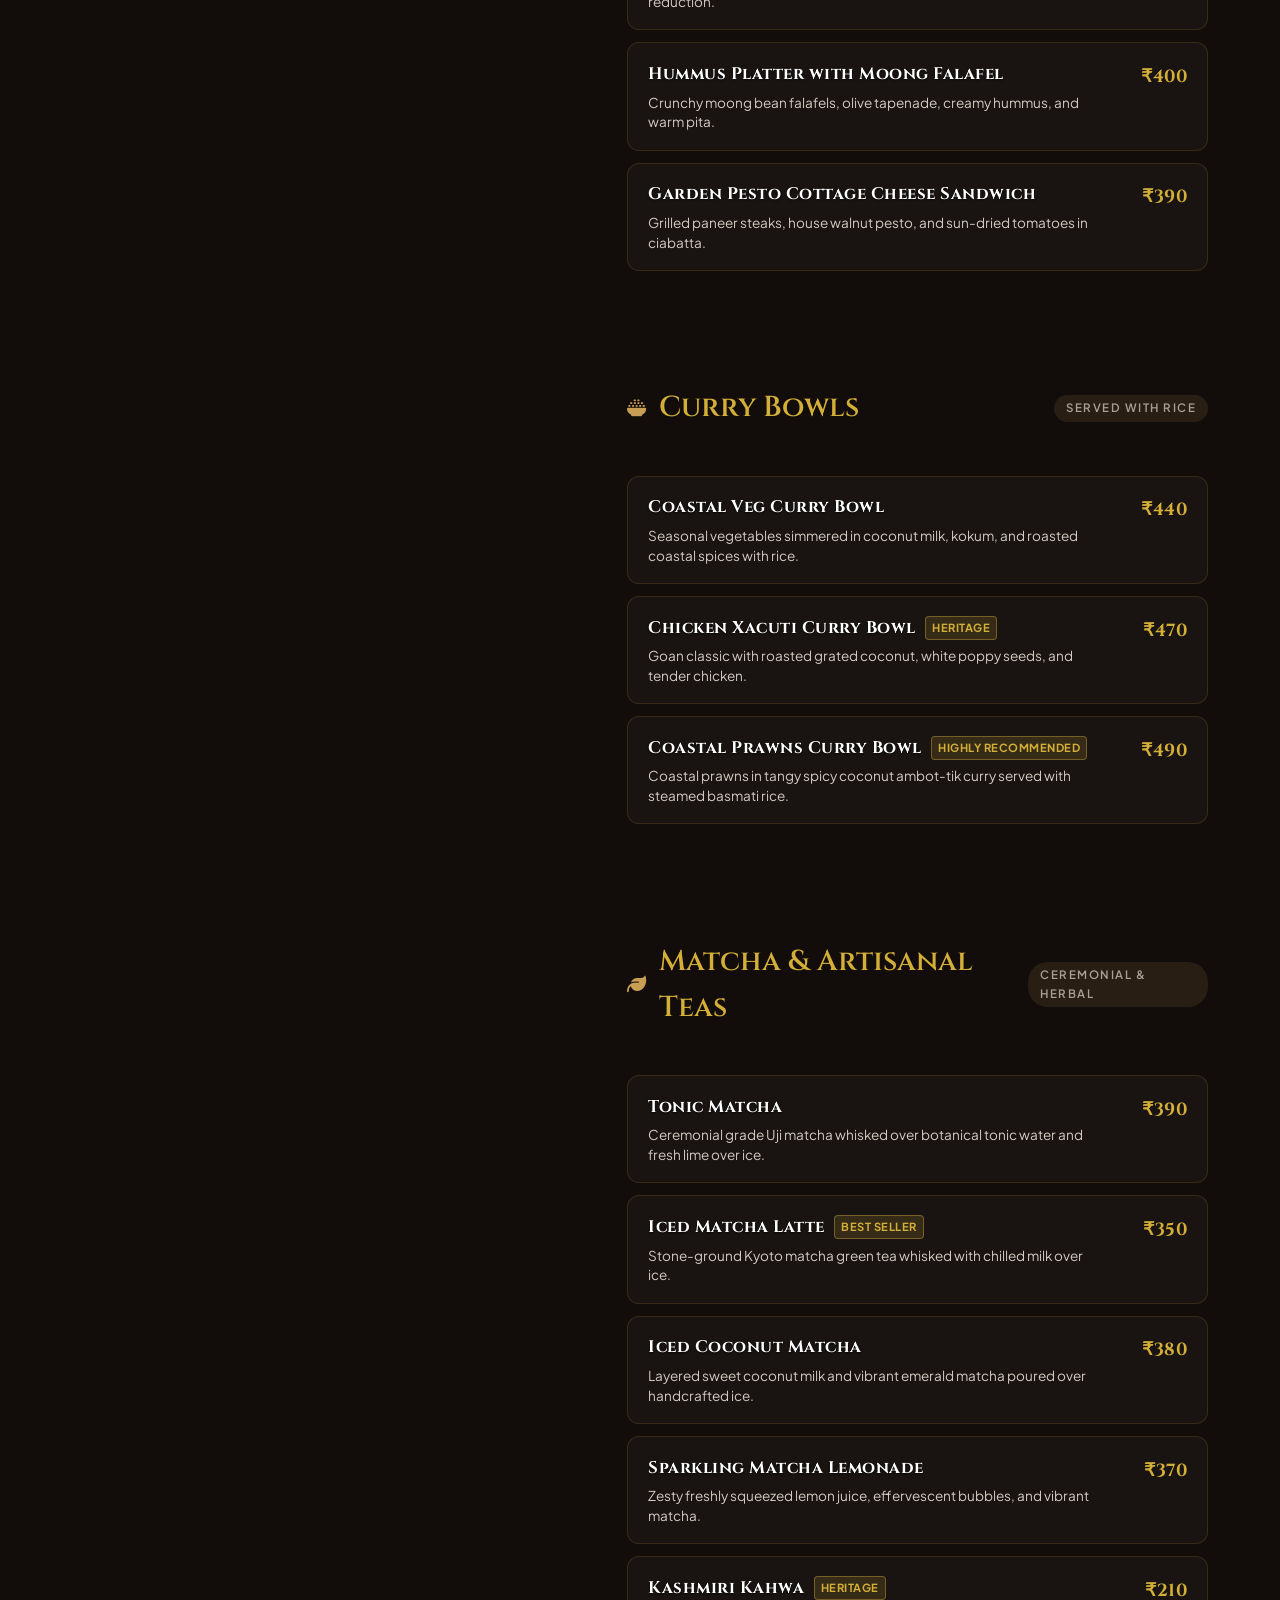
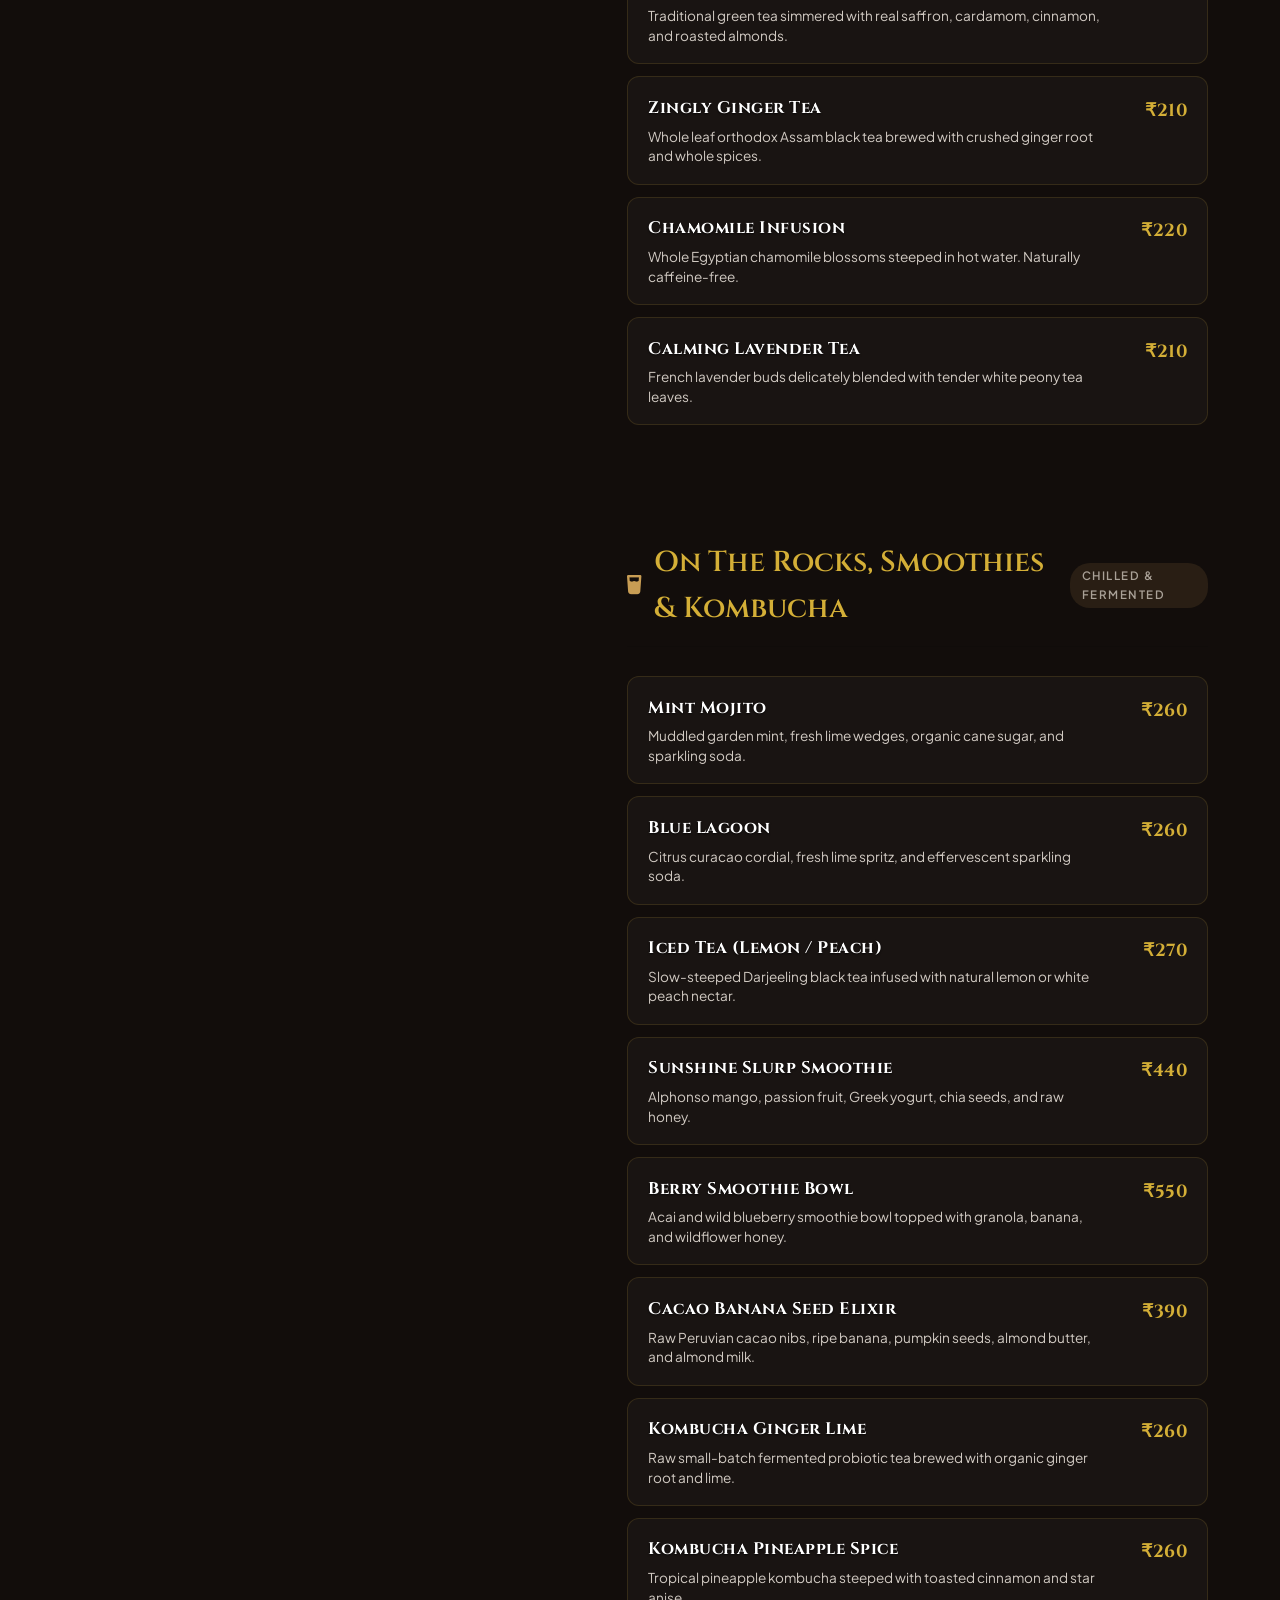
==== commit eff9ae1a: "Update header tagline to Coffee. Community. Culture. and hero headline to Vibe that brings you back " ====
--- a/index.html
+++ b/index.html
@@ -3286,7 +3286,7 @@
             </div>
             <div class="nav-title-block">
                 <span class="nav-brand-title">CAFÉ OBREGADO</span>
-                <span class="nav-brand-sub">Specialty Coffee & Poee</span>
+                <span class="nav-brand-sub">Coffee. Community. Culture.</span>
             </div>
         </a>
 
@@ -3369,7 +3369,7 @@
 
         <div class="hero-content">
 
-            <h1 class="hero-title">More Espresso,<br><span class="title-accent">Less Depresso.</span></h1>
+            <h1 class="hero-title">Vibe that brings you back<br><span class="title-accent">again !</span></h1>
 
             <p class="hero-subtitle">
                 A vibe that brings you back again &amp; again !
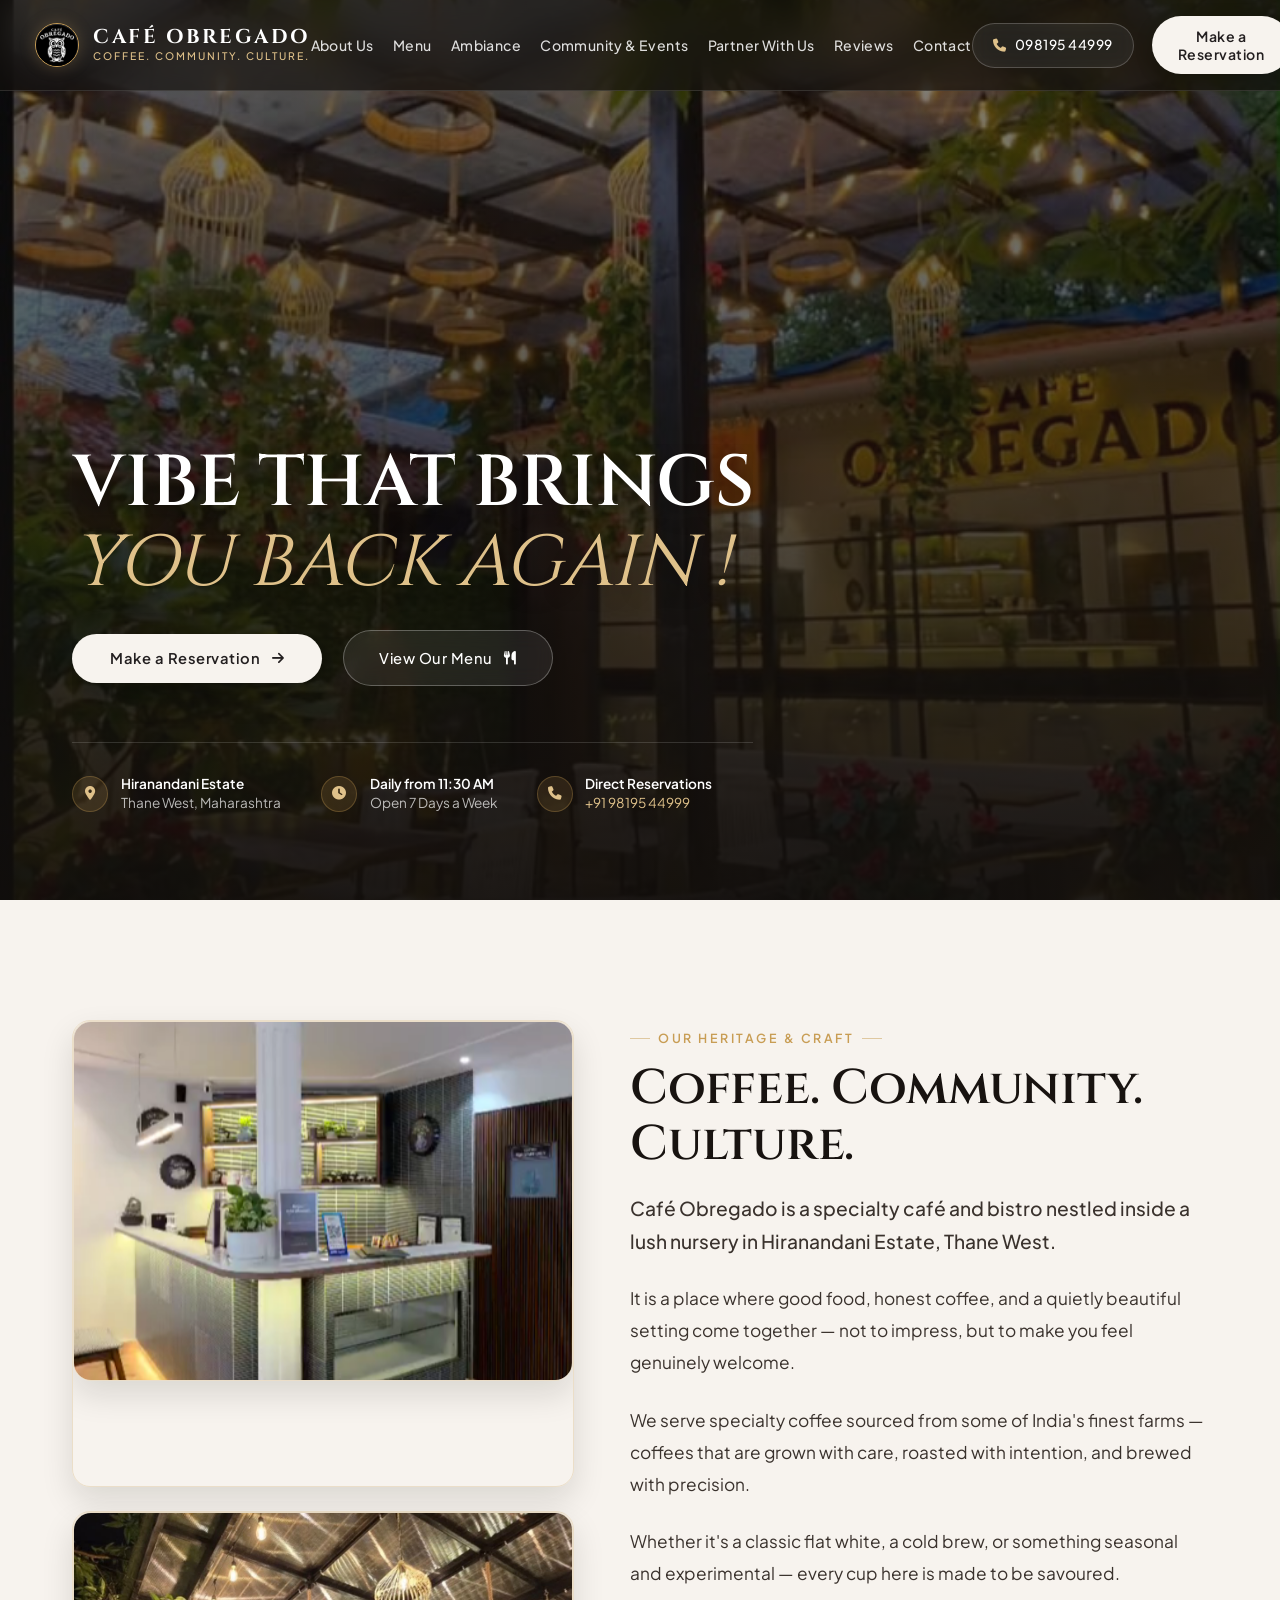
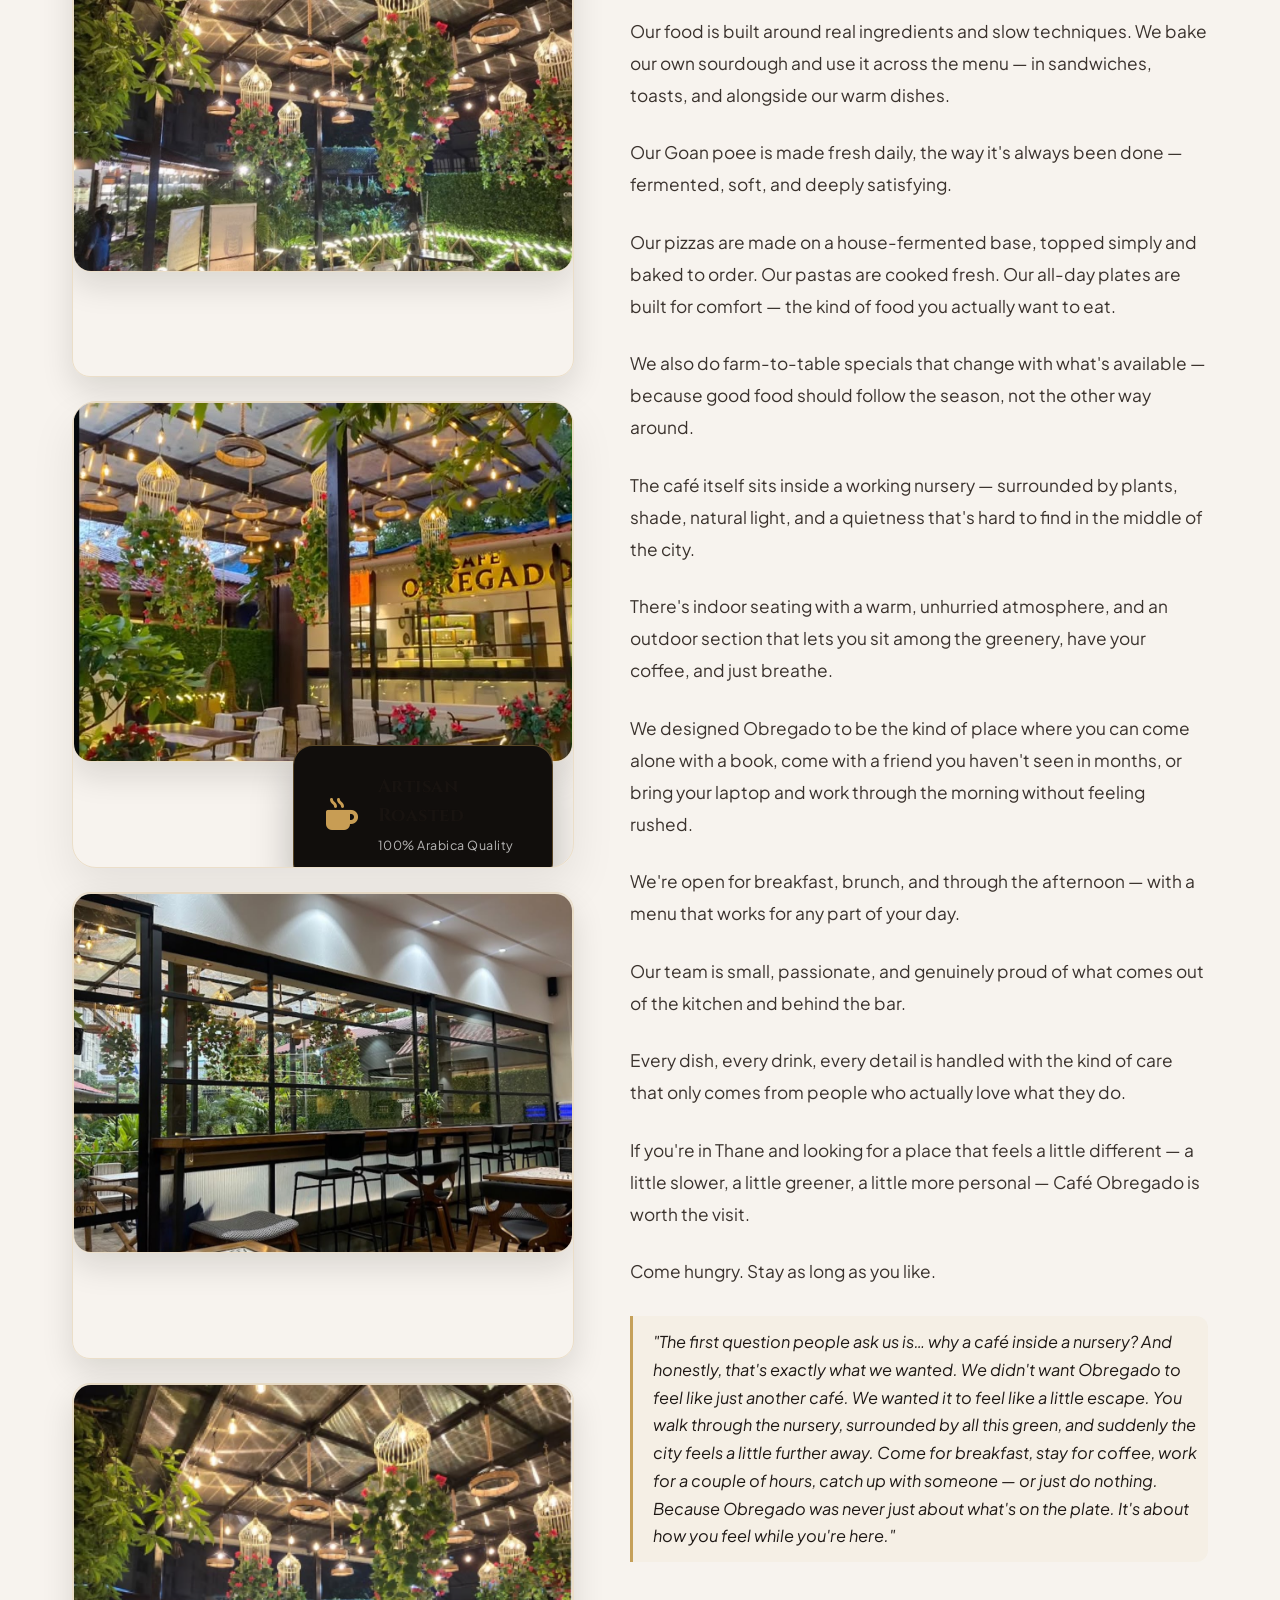
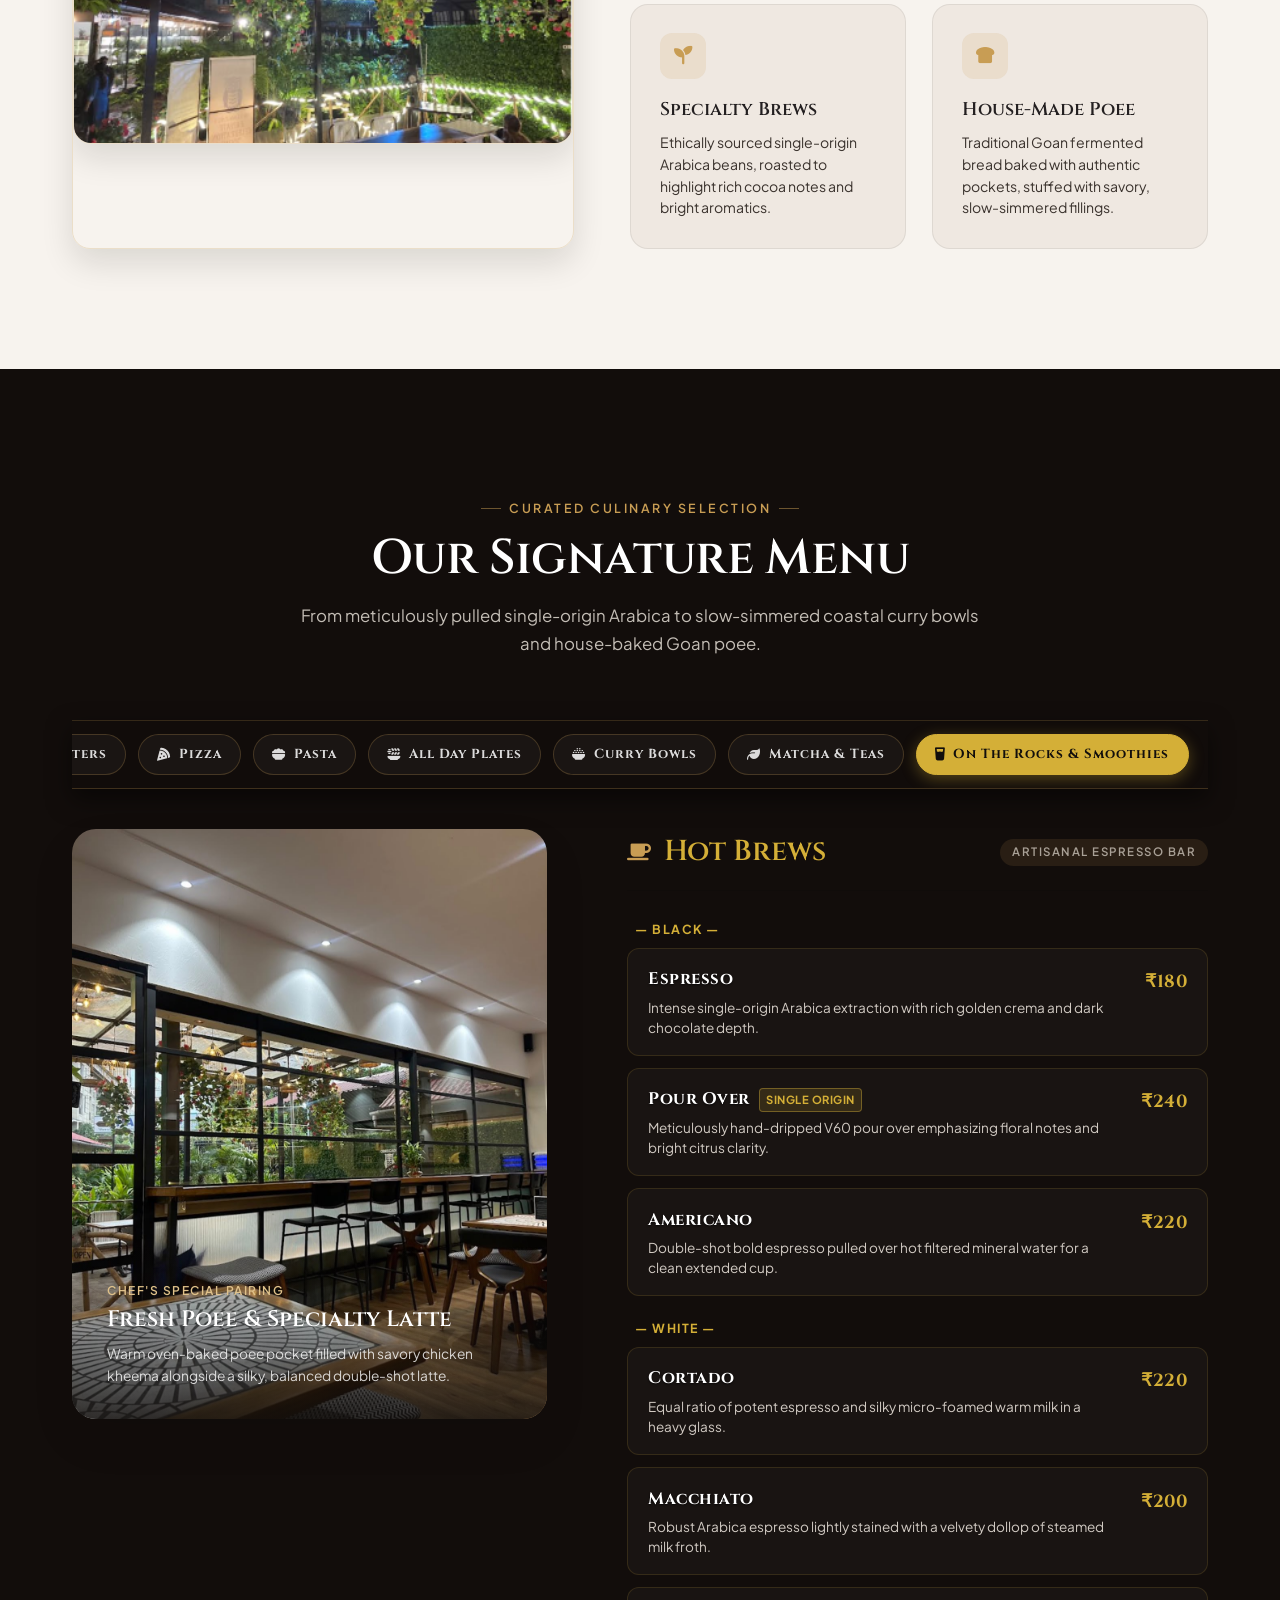
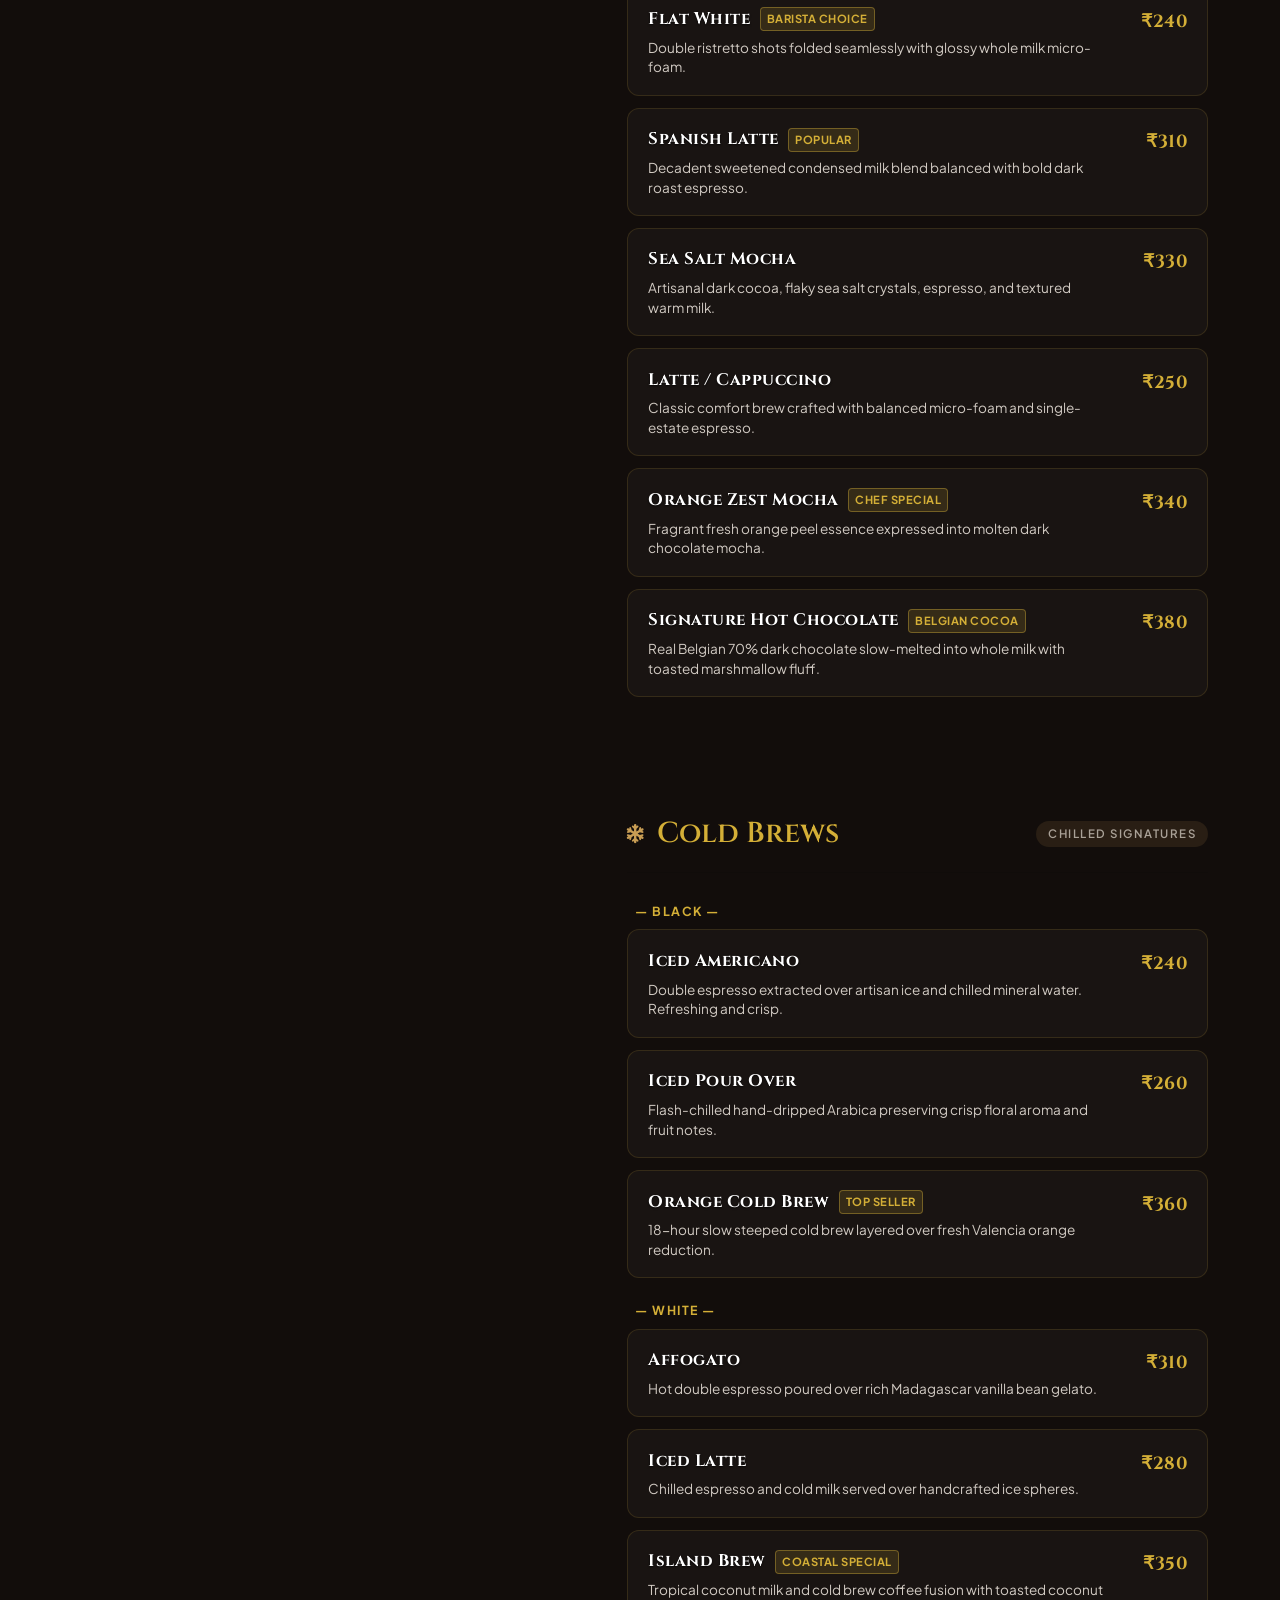
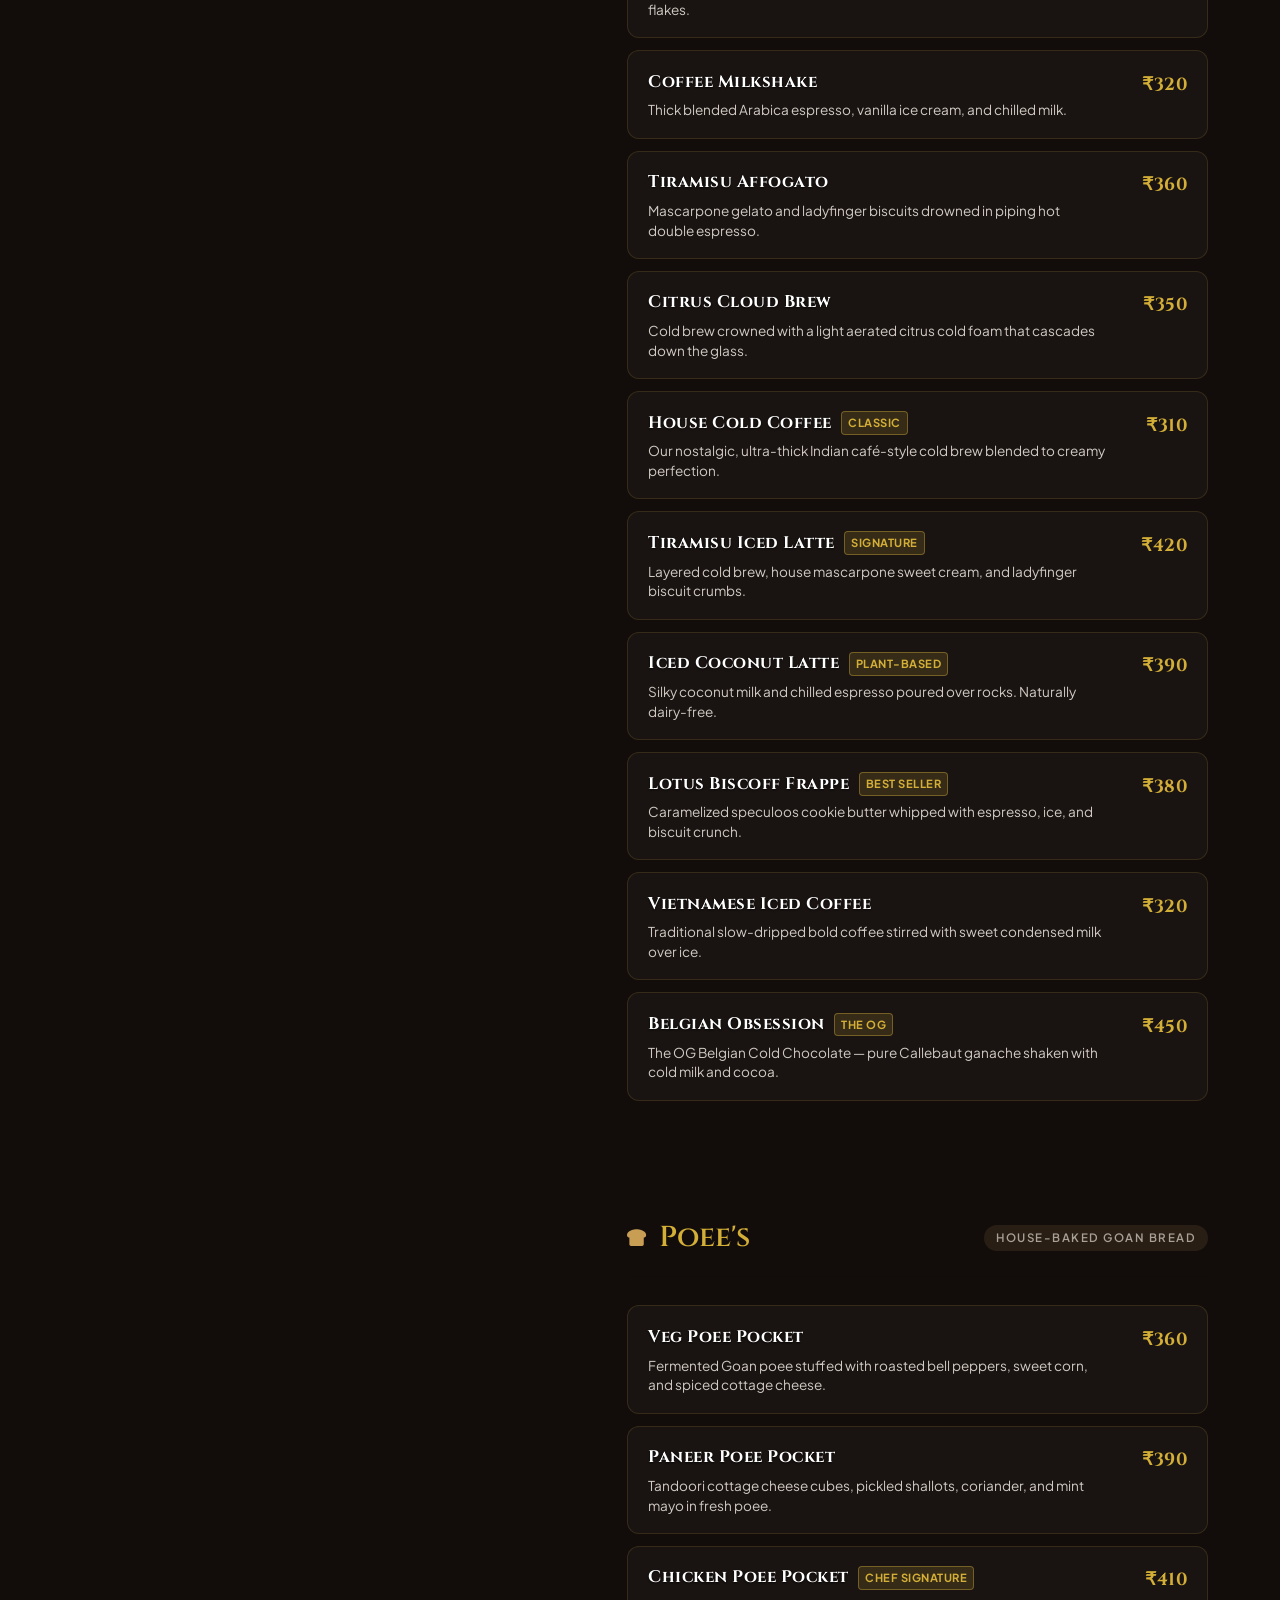
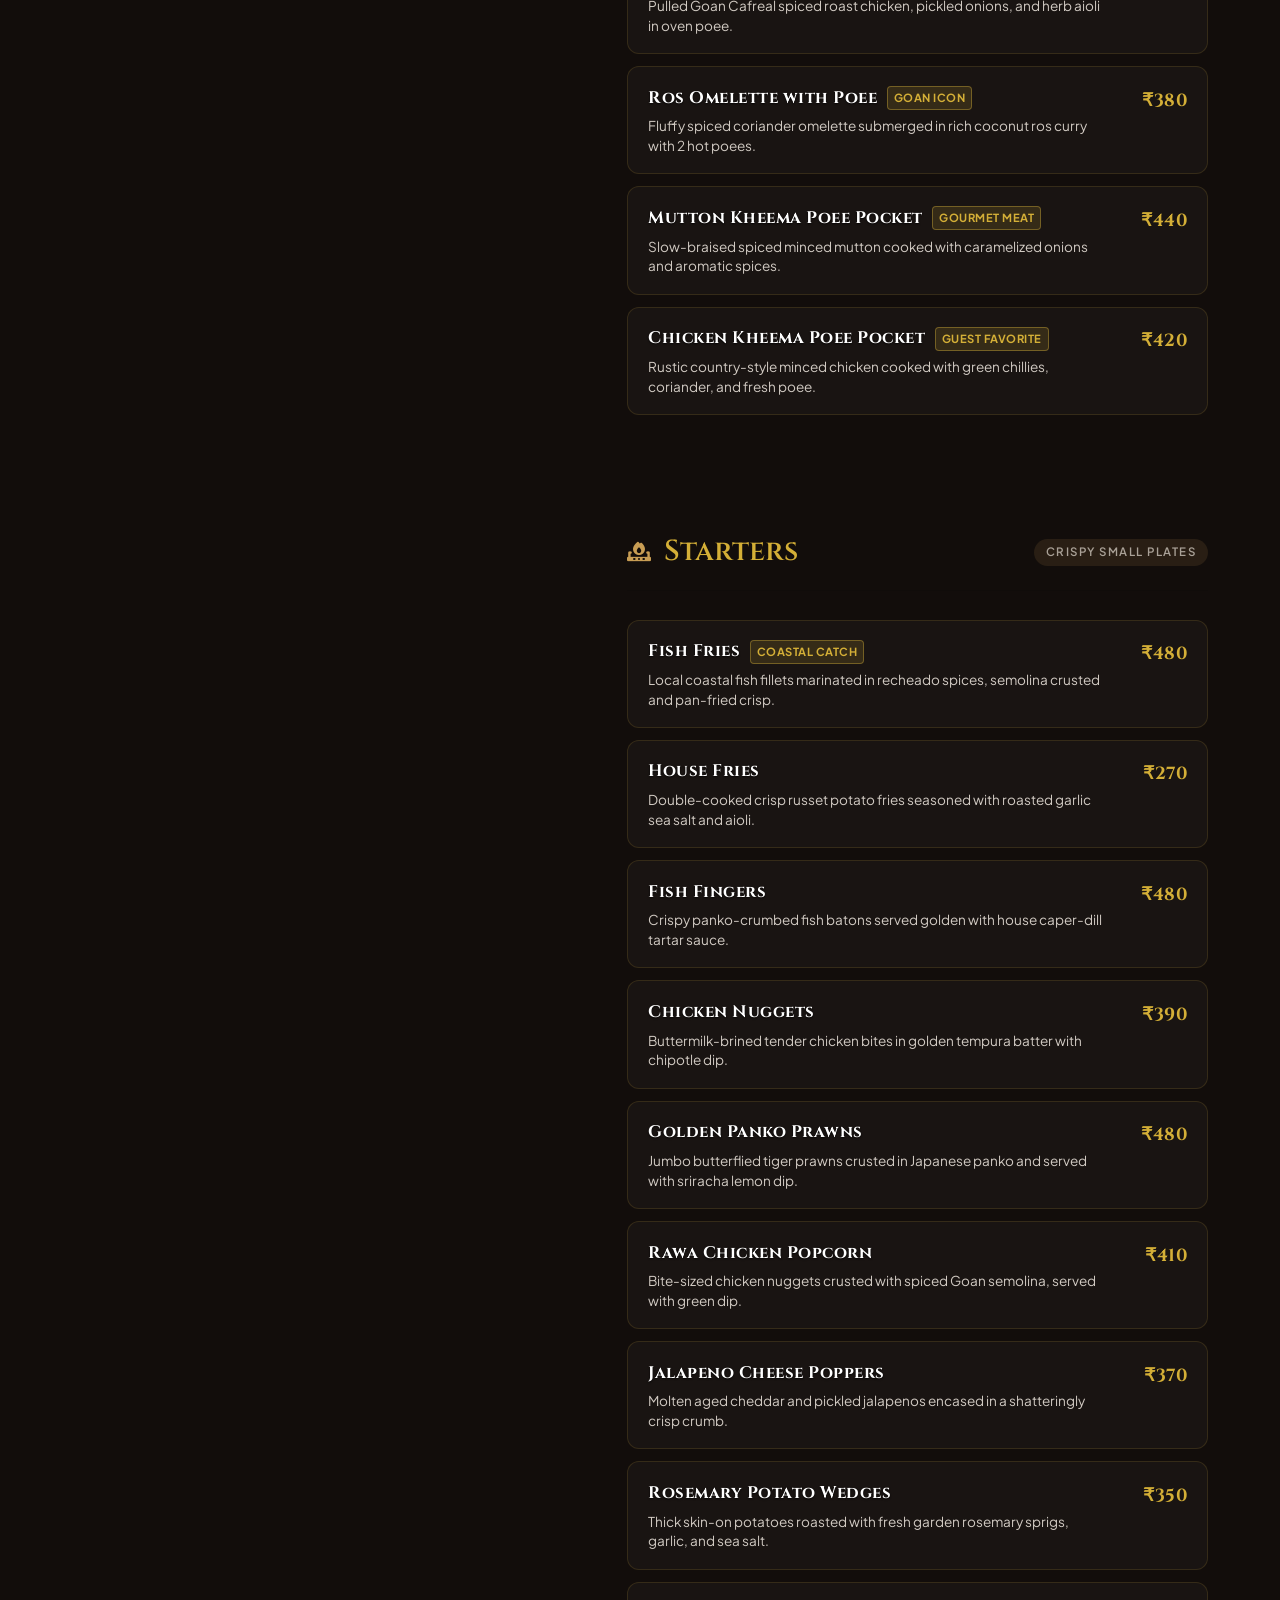
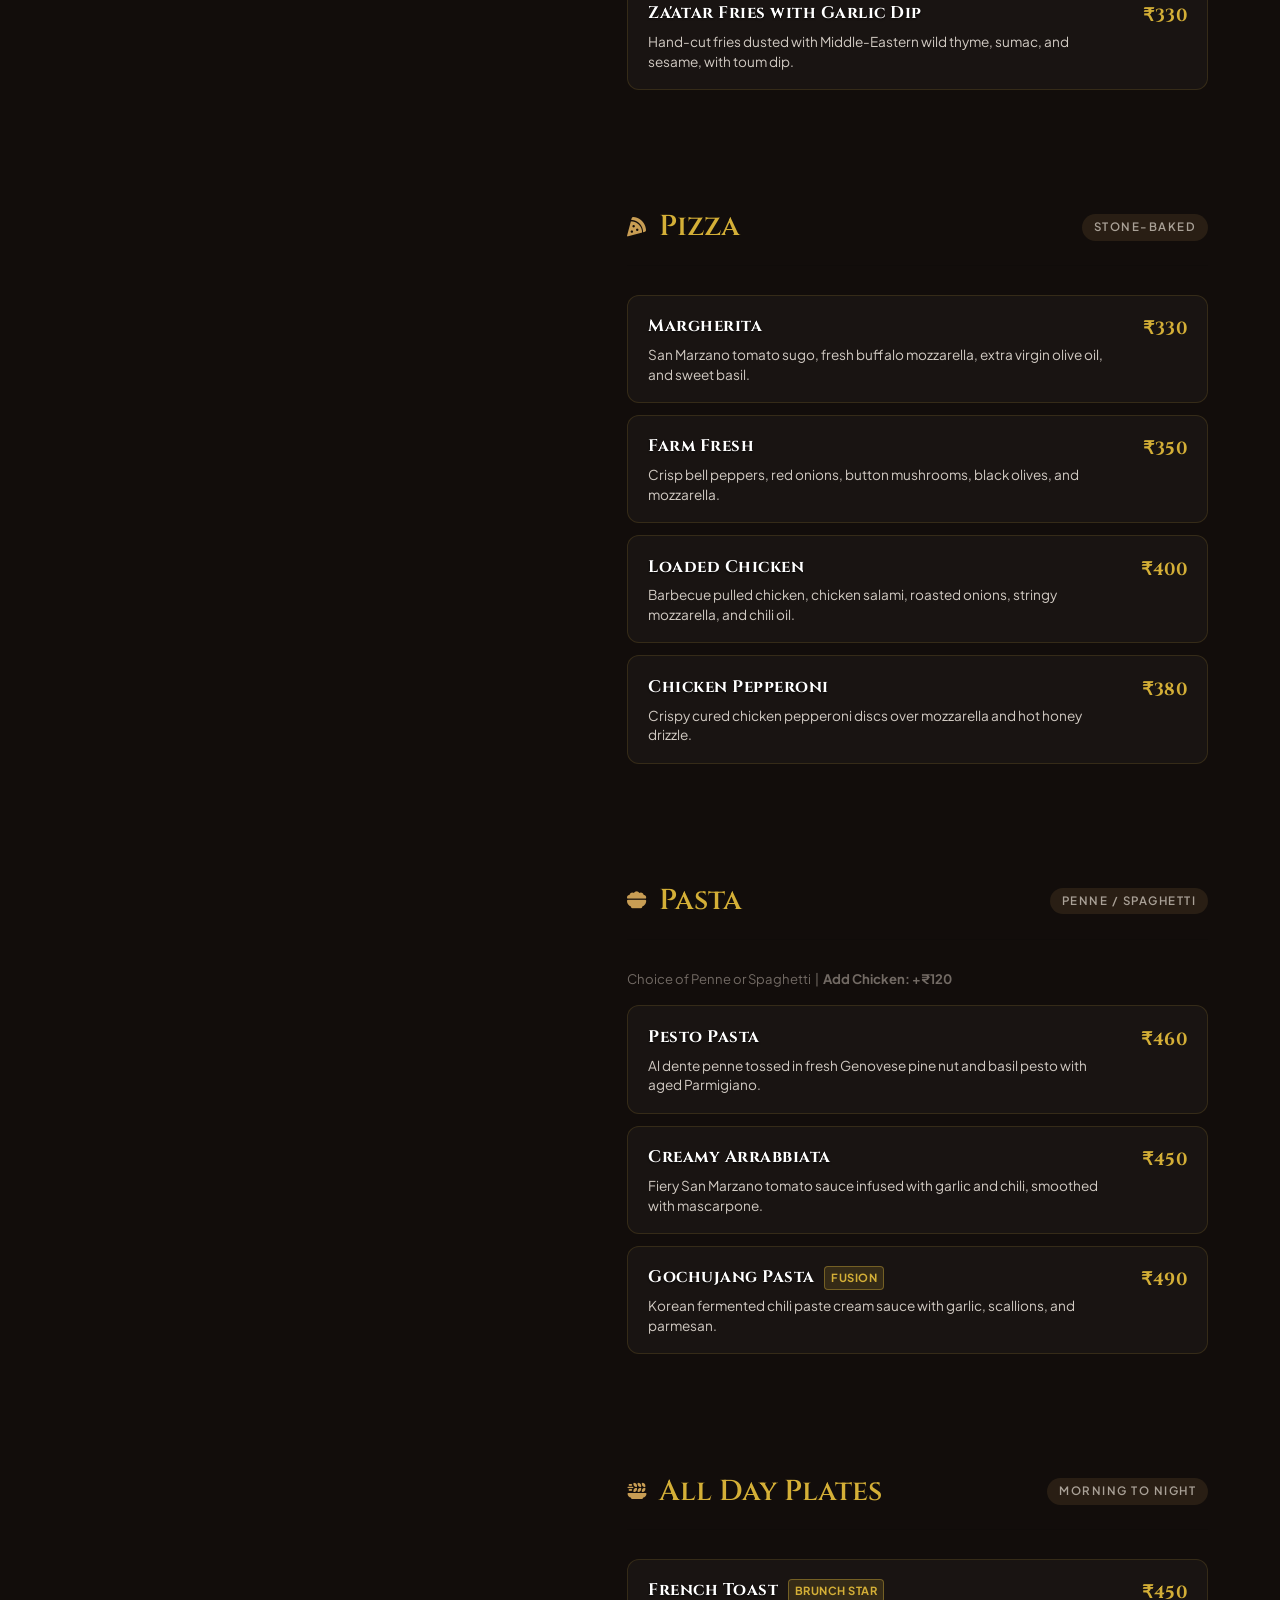
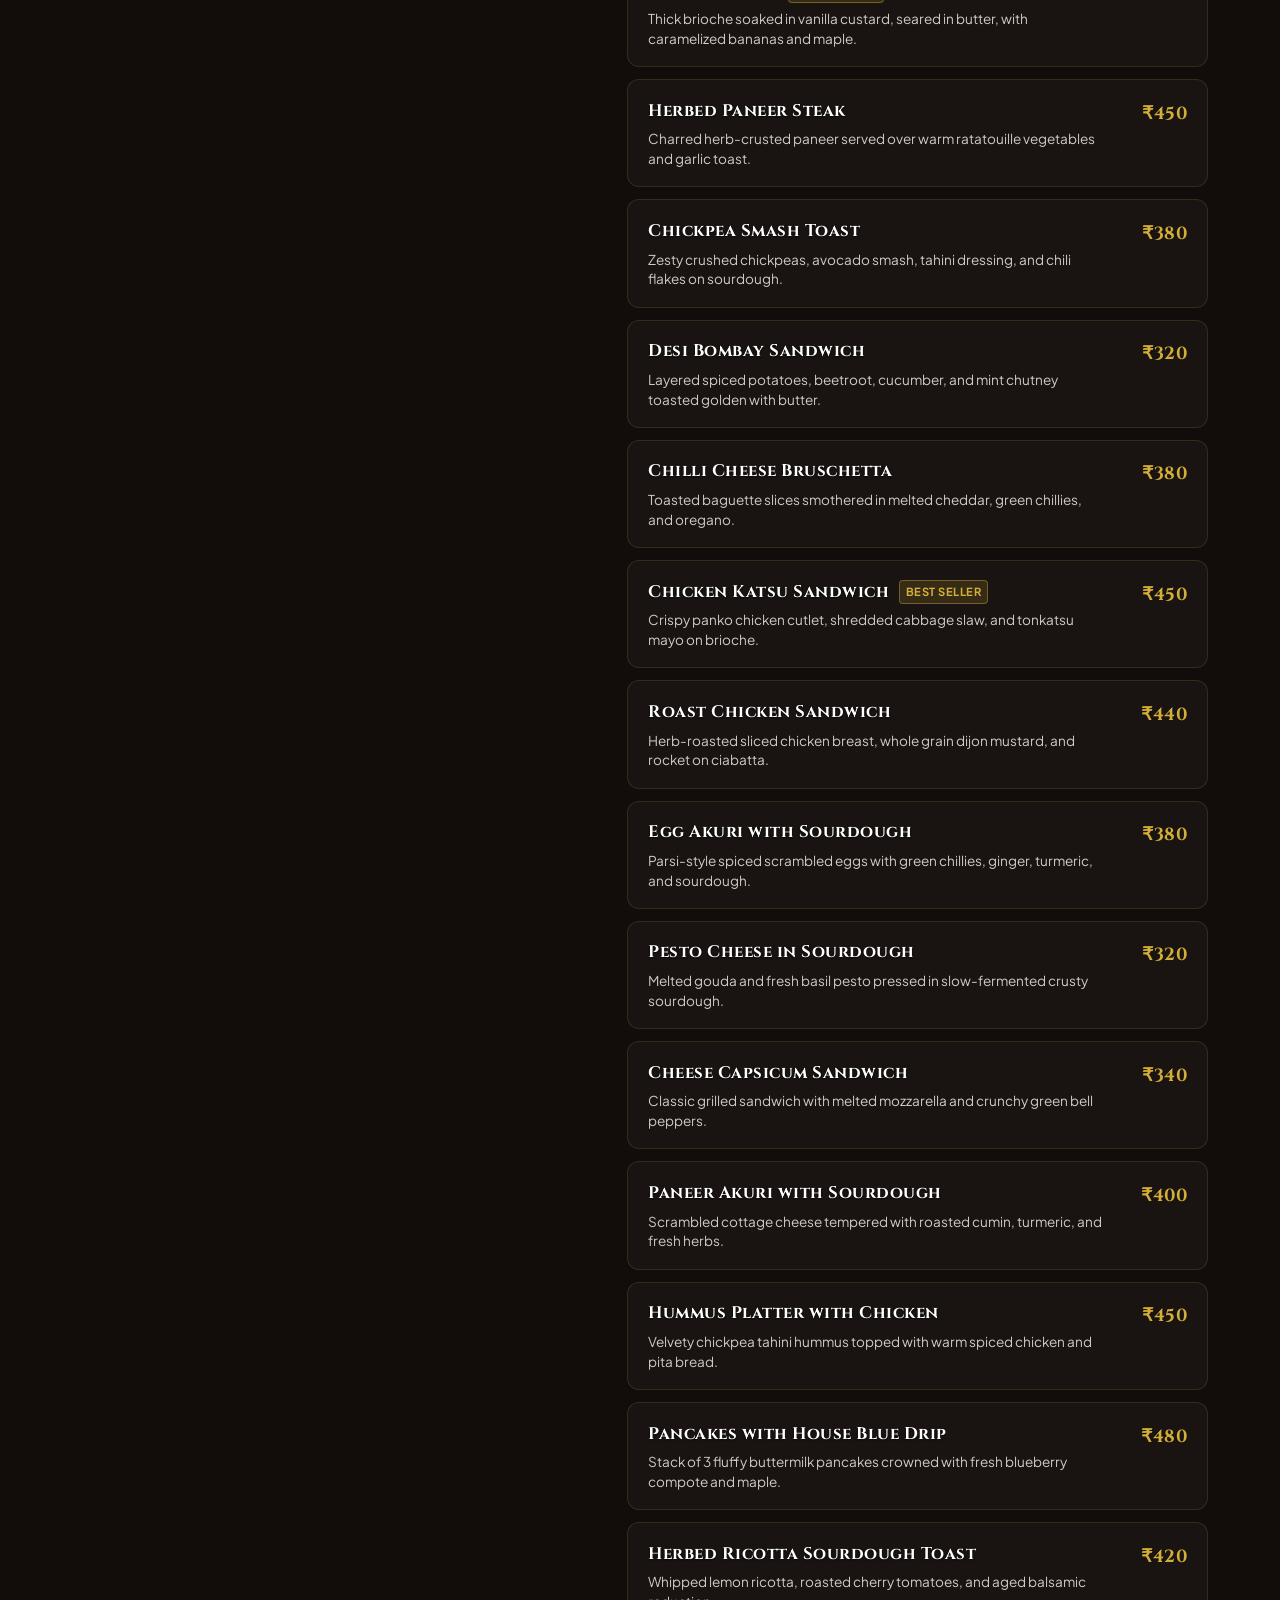
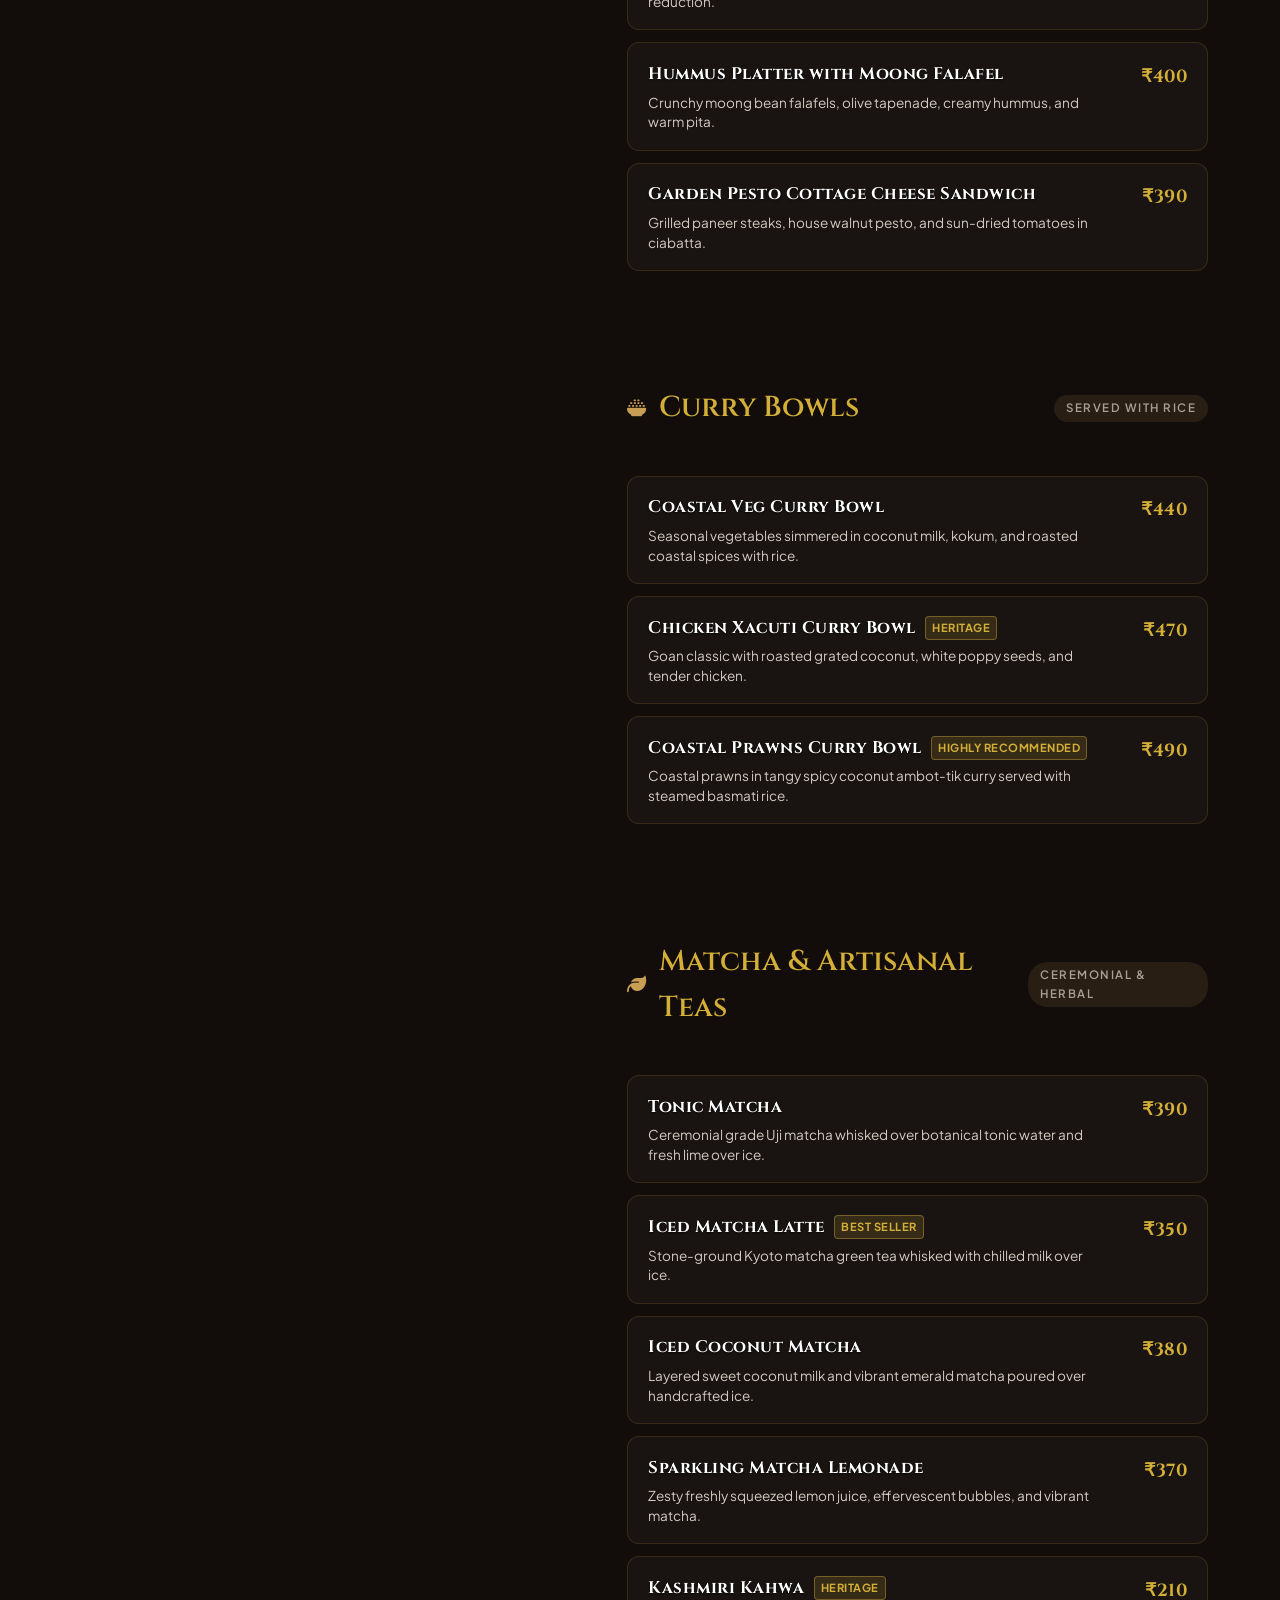
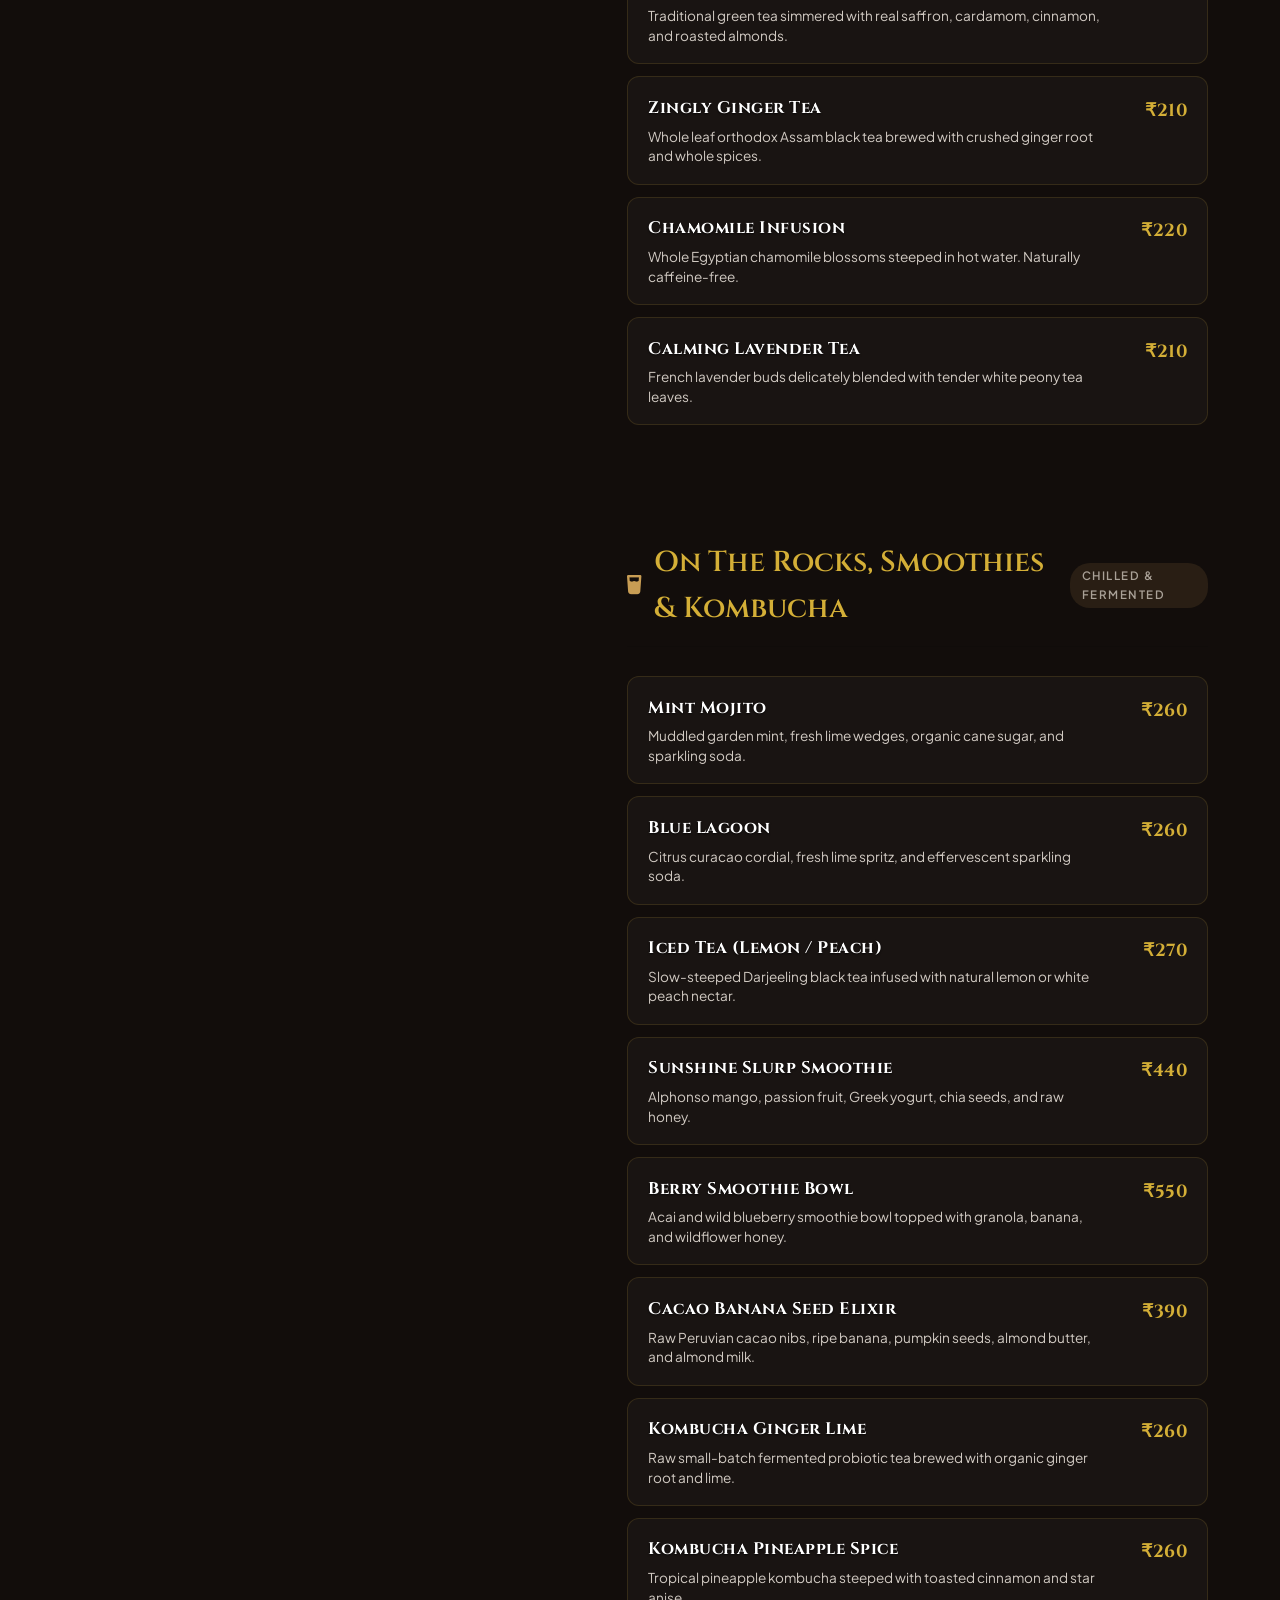
==== commit d82e4273: "Start Hero gold accent from YOU BACK AGAIN !, remove duplicate subtitle, and verify mobile layout" ====
--- a/index.html
+++ b/index.html
@@ -15,7 +15,7 @@
     <link rel="preconnect" href="https://fonts.googleapis.com">
     <link rel="preconnect" href="https://fonts.gstatic.com" crossorigin>
     <link href="https://fonts.googleapis.com/css2?family=Cinzel:ital,wght@0,400;0,500;0,600;0,700;0,800;1,400&family=Plus+Jakarta+Sans:ital,wght@0,300;0,400;0,500;0,600;0,700;1,400&display=swap" rel="stylesheet">
-    <link rel="stylesheet" href="style.css?v=20261119_01">
+    <link rel="stylesheet" href="style.css?v=20261119_02">
 
     <style>
         /* ==========================================================================
@@ -3369,11 +3369,7 @@
 
         <div class="hero-content">
 
-            <h1 class="hero-title">Vibe that brings you back<br><span class="title-accent">again !</span></h1>
-
-            <p class="hero-subtitle">
-                A vibe that brings you back again &amp; again !
-            </p>
+            <h1 class="hero-title">VIBE THAT BRINGS<br><span class="title-accent">YOU BACK AGAIN !</span></h1>
 
             <div class="hero-actions">
                 <button type="button" class="btn-hero-primary" onclick="openReservationModal()">
--- a/style.css
+++ b/style.css
@@ -764,6 +764,30 @@
    9. MOBILE BREAKPOINTS (max-width: 768px)
    ========================================================================== */
 @media (max-width: 768px) {
+  .navbar {
+    padding: 0.75rem 0.85rem !important;
+  }
+
+  .nav-brand-title {
+    font-size: 0.95rem !important;
+    letter-spacing: 1px !important;
+  }
+
+  .nav-brand-sub {
+    font-size: 0.52rem !important;
+    letter-spacing: 0.75px !important;
+  }
+
+  .btn-reservation-nav {
+    padding: 0.45rem 0.75rem !important;
+    font-size: 0.72rem !important;
+  }
+
+  .mobile-menu-btn {
+    width: 38px !important;
+    height: 38px !important;
+  }
+
   .hero-overlay {
     background: linear-gradient(180deg, rgba(18,13,11,0.25) 0%, rgba(18,13,11,0.55) 100%) !important;
   }
@@ -788,8 +812,8 @@
   }
 
   .hero-title {
-    font-size: 1.75rem !important;
-    line-height: 1.2 !important;
+    font-size: clamp(2.1rem, 7.5vw, 4.5rem) !important;
+    line-height: 1.12 !important;
     text-align: center !important;
     margin: 0 !important;
     font-weight: 700 !important;
@@ -874,6 +898,14 @@
   .irish-footer, footer {
     padding-bottom: 80px !important;
   }
+}
+
+/* ============================================================
+   HERO HEADLINE RESPONSIVE CLAMP
+   ============================================================ */
+.hero-title {
+  font-size: clamp(2.1rem, 7.5vw, 4.5rem) !important;
+  line-height: 1.12 !important;
 }
 
 /* ============================================================
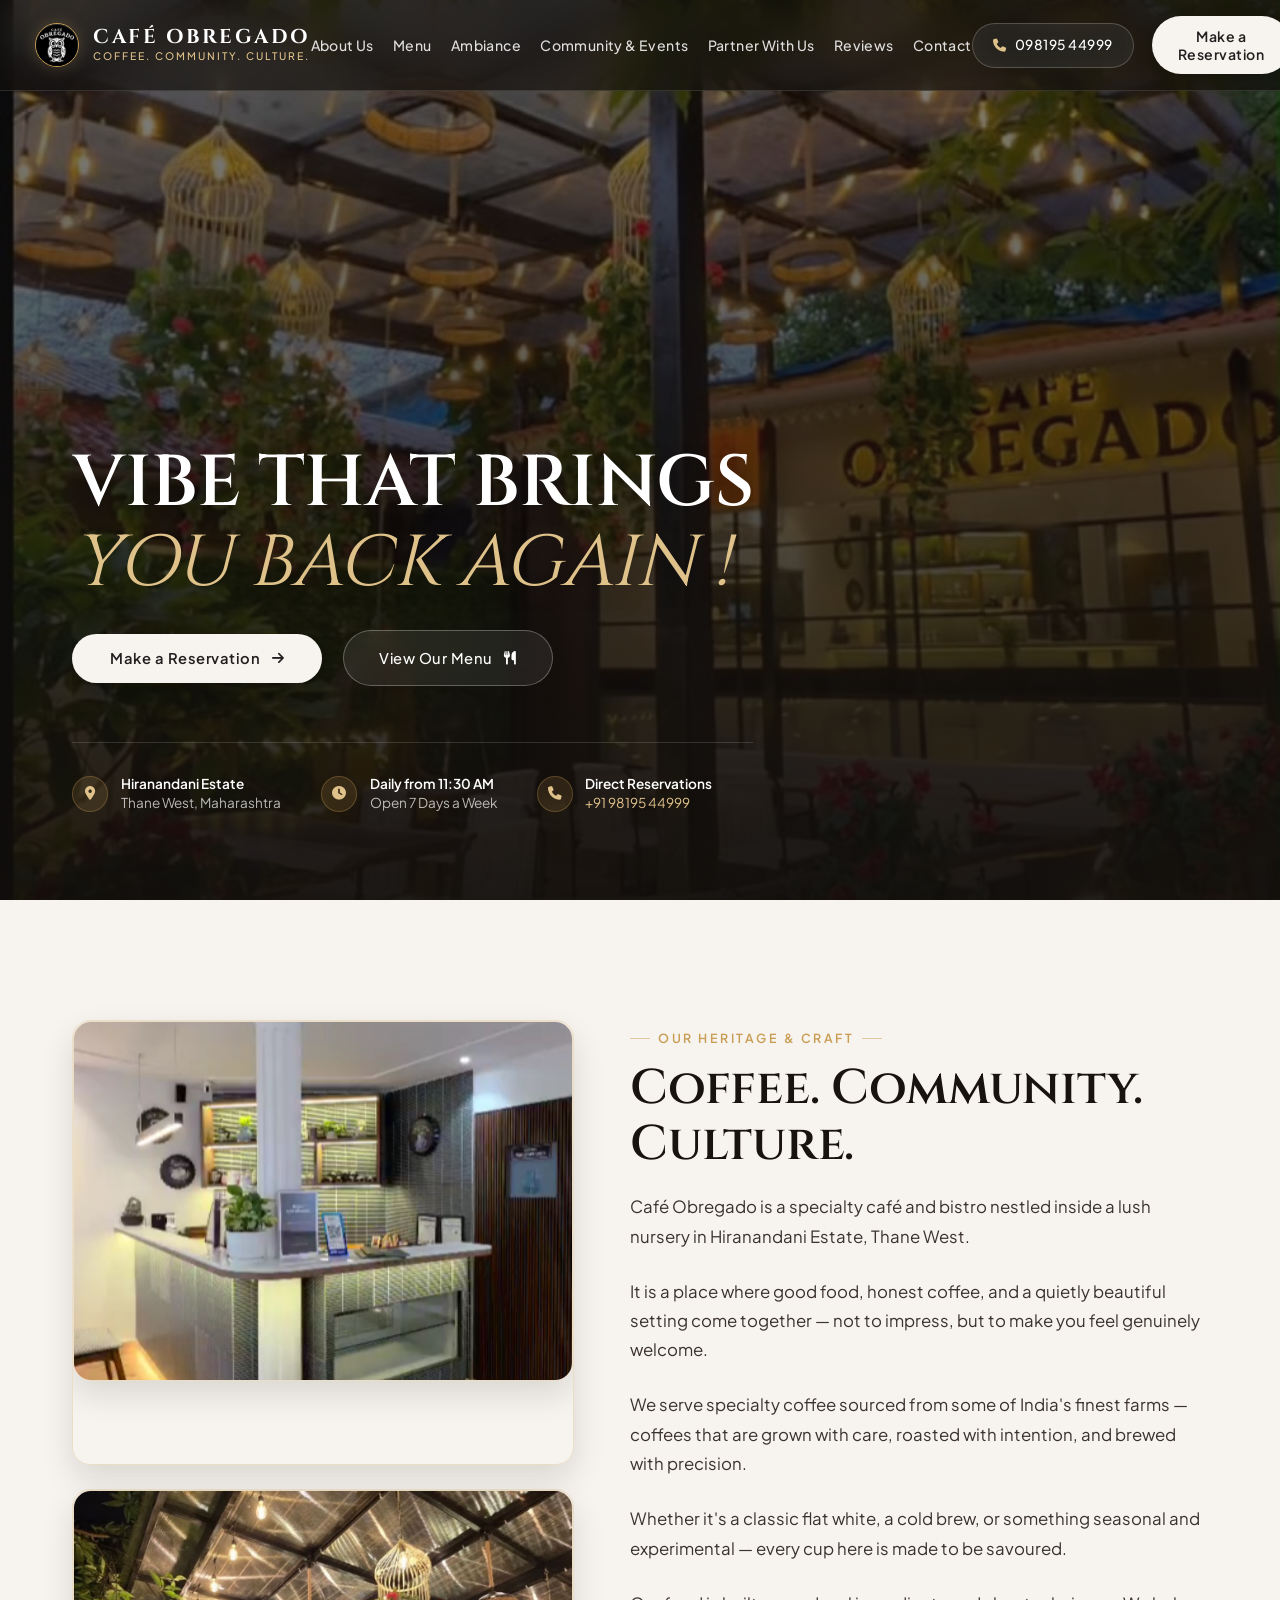
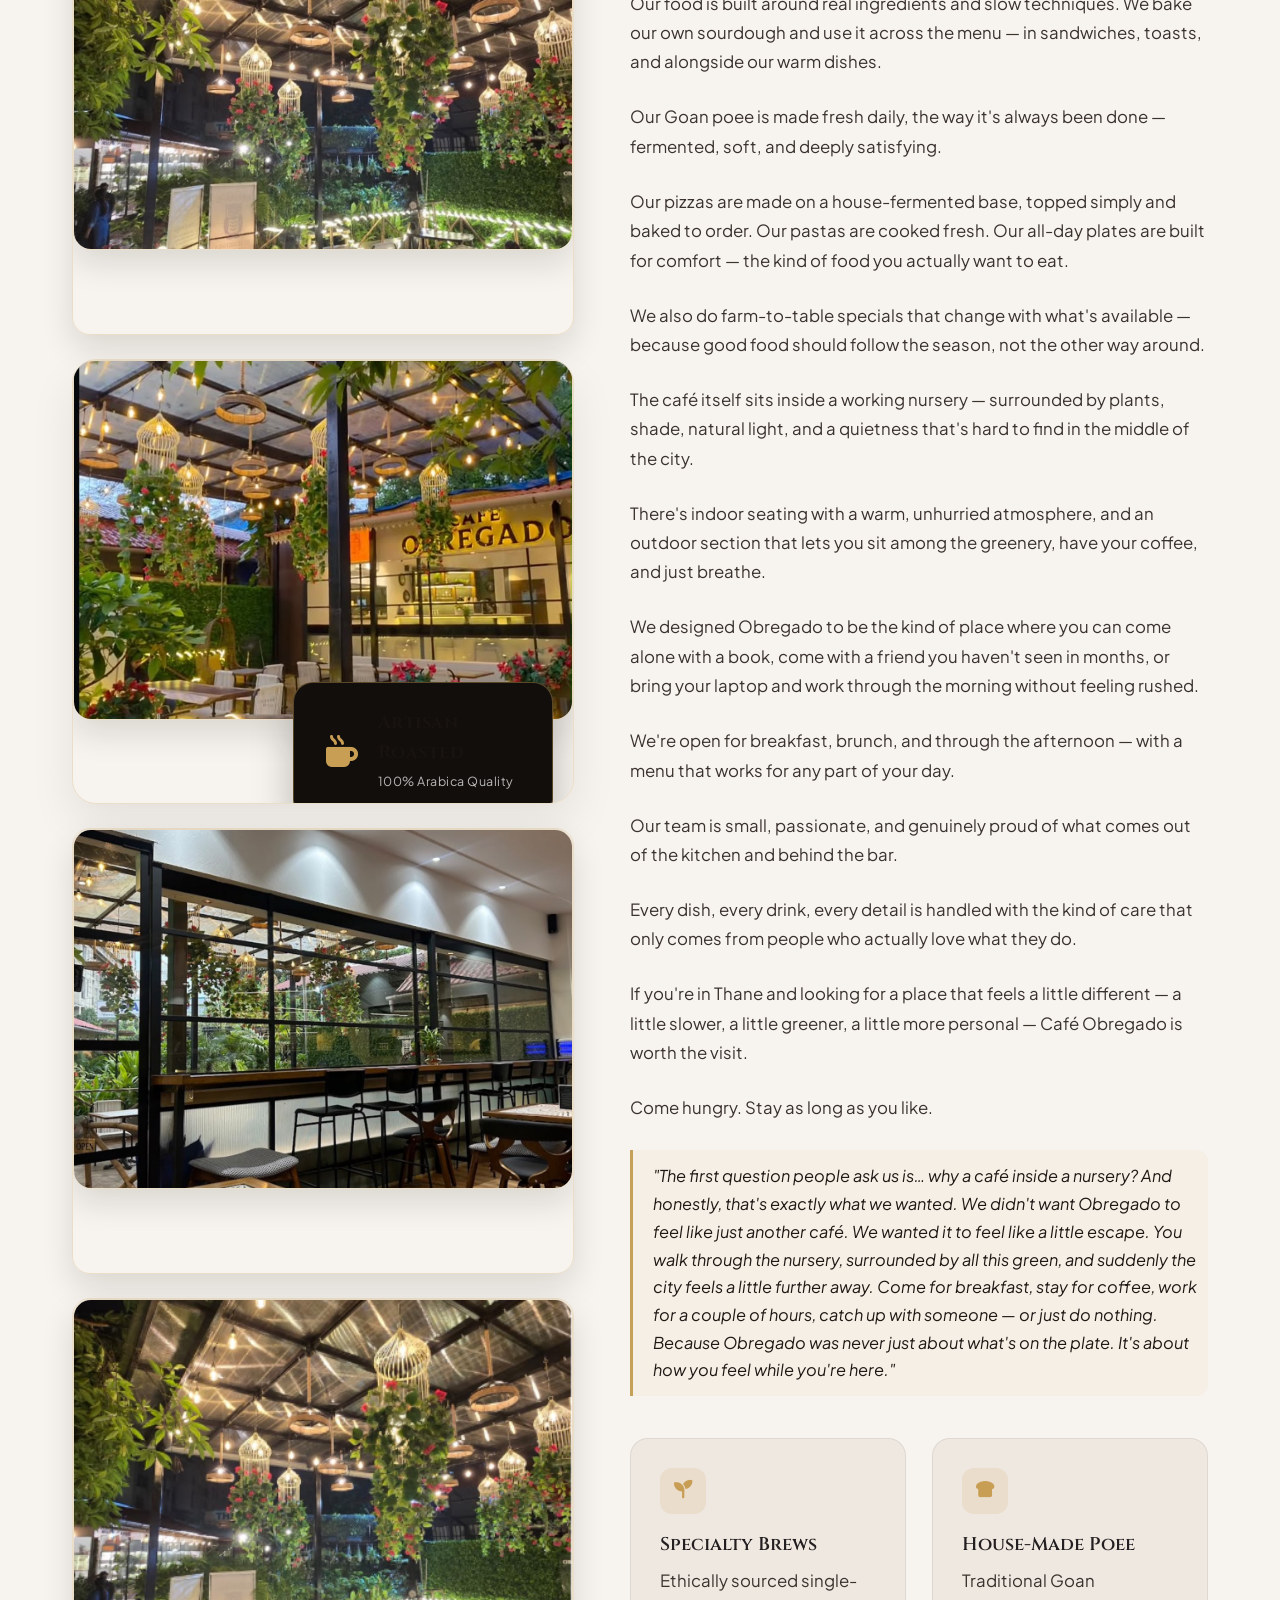
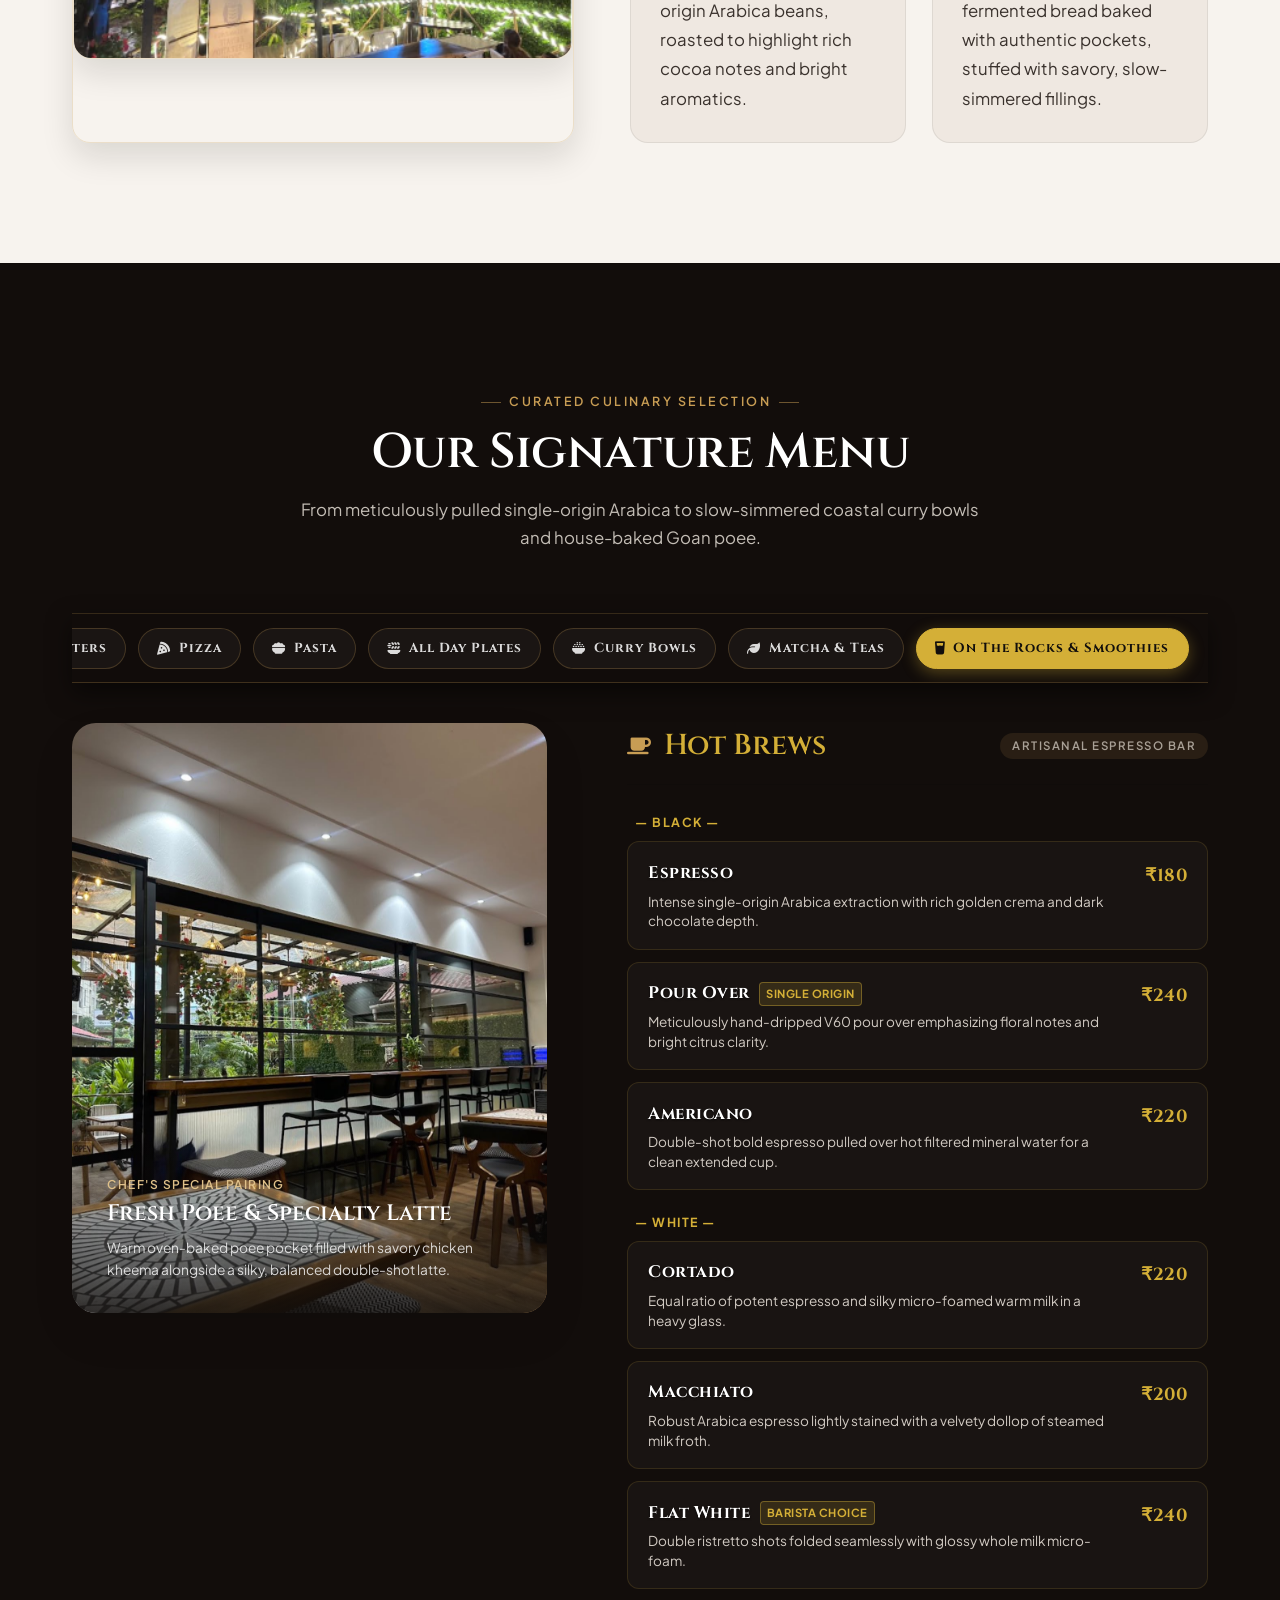
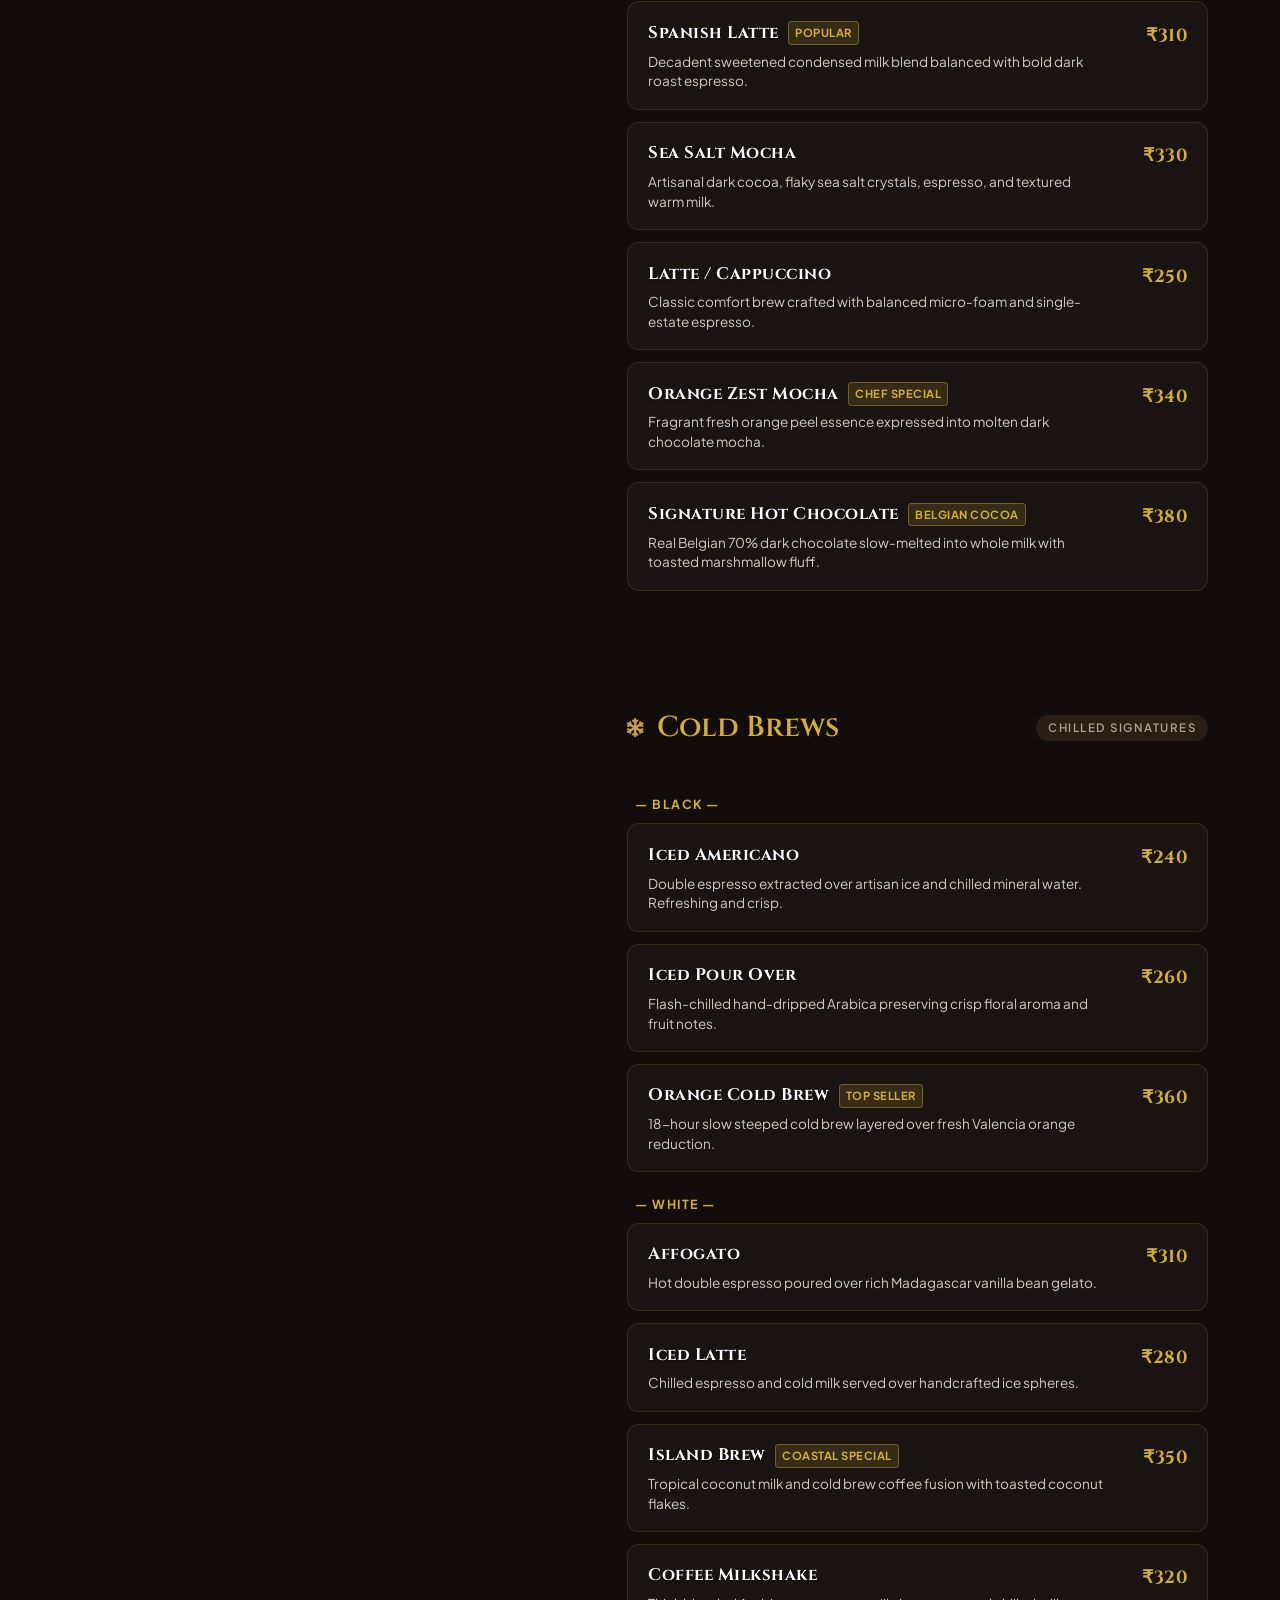
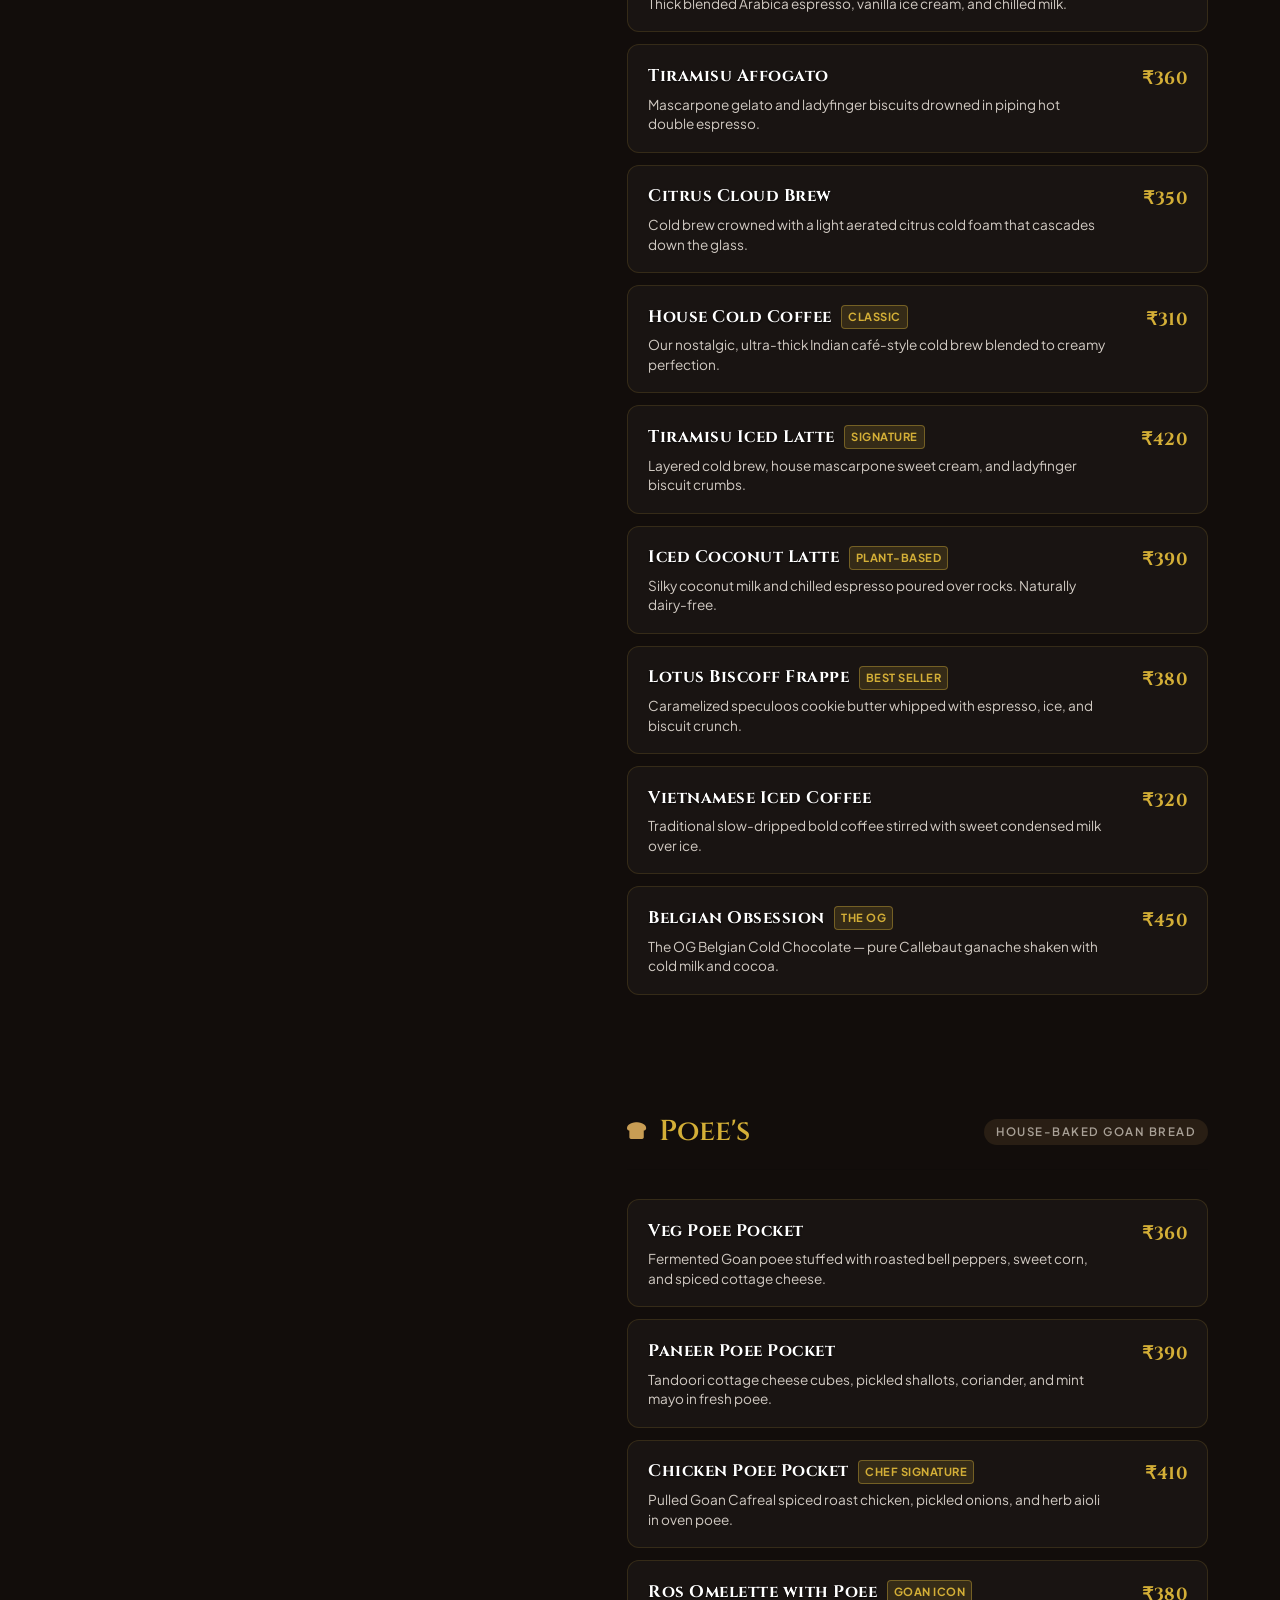
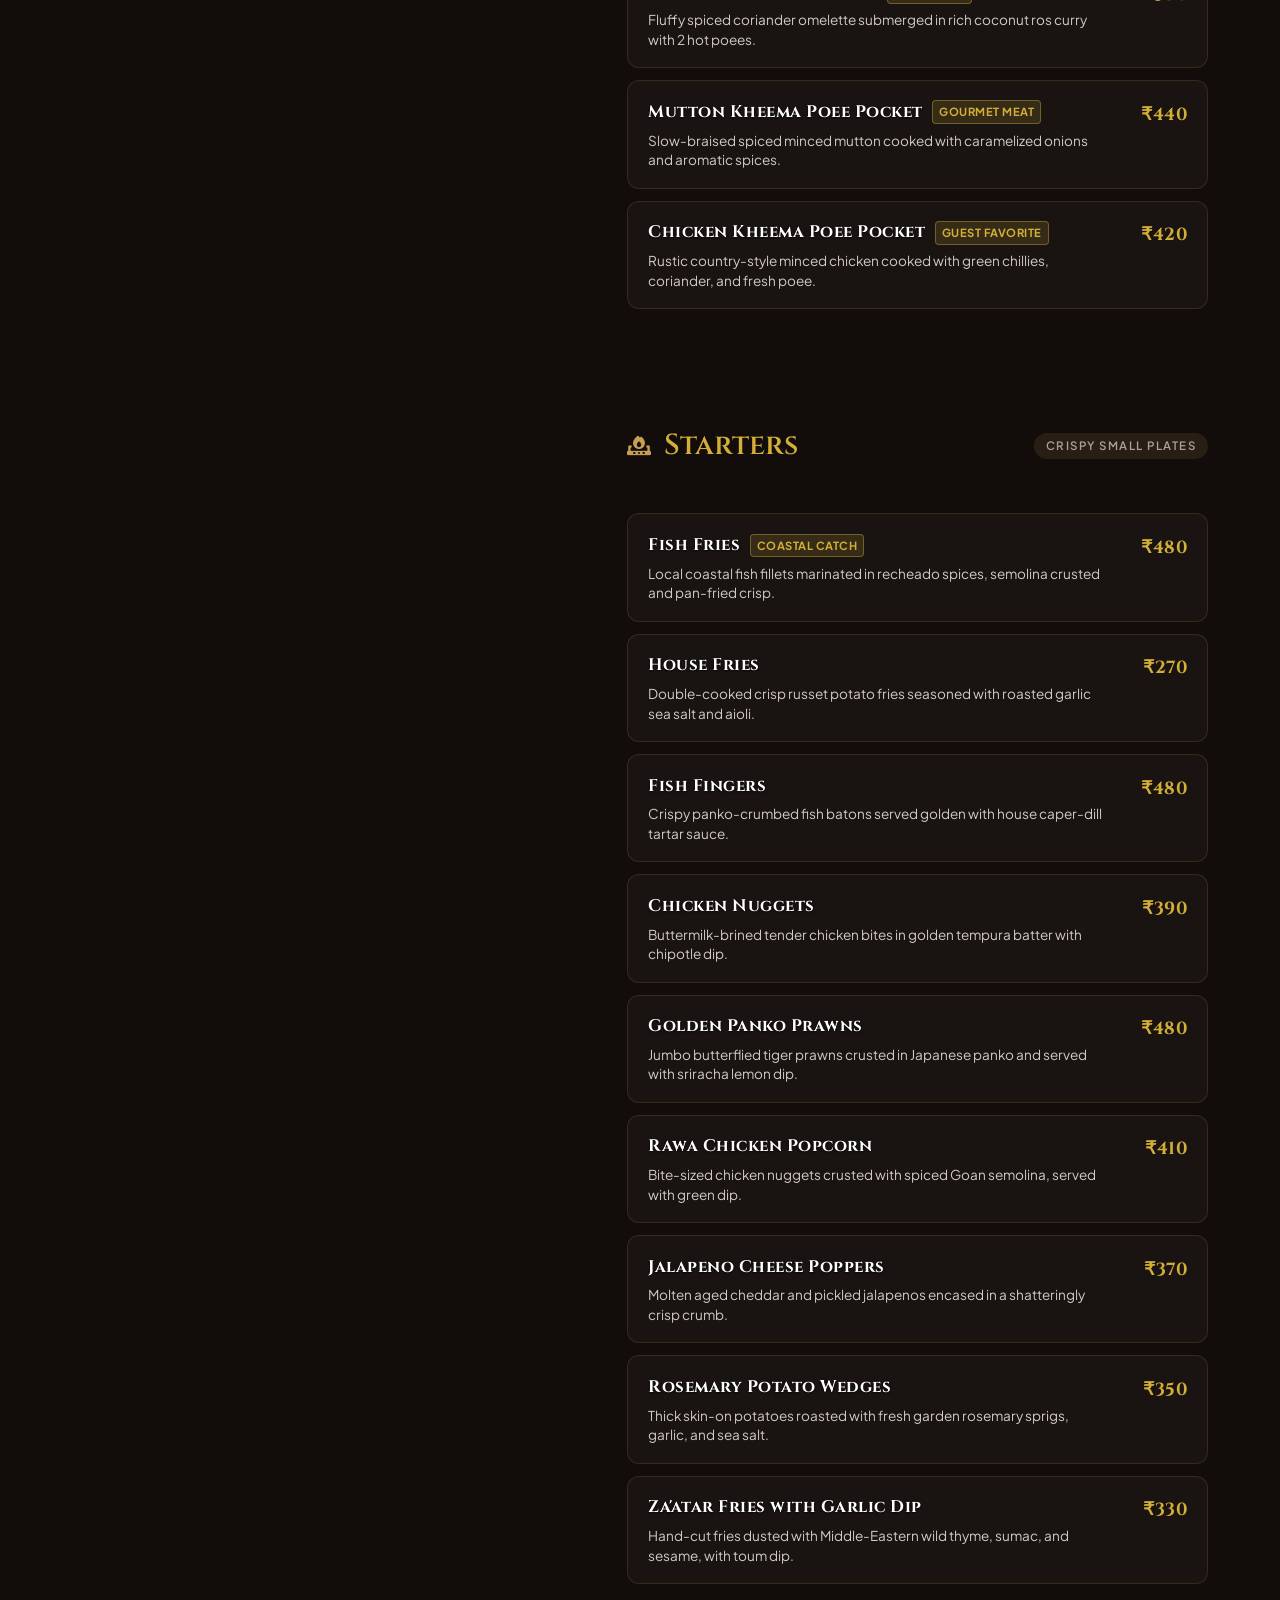
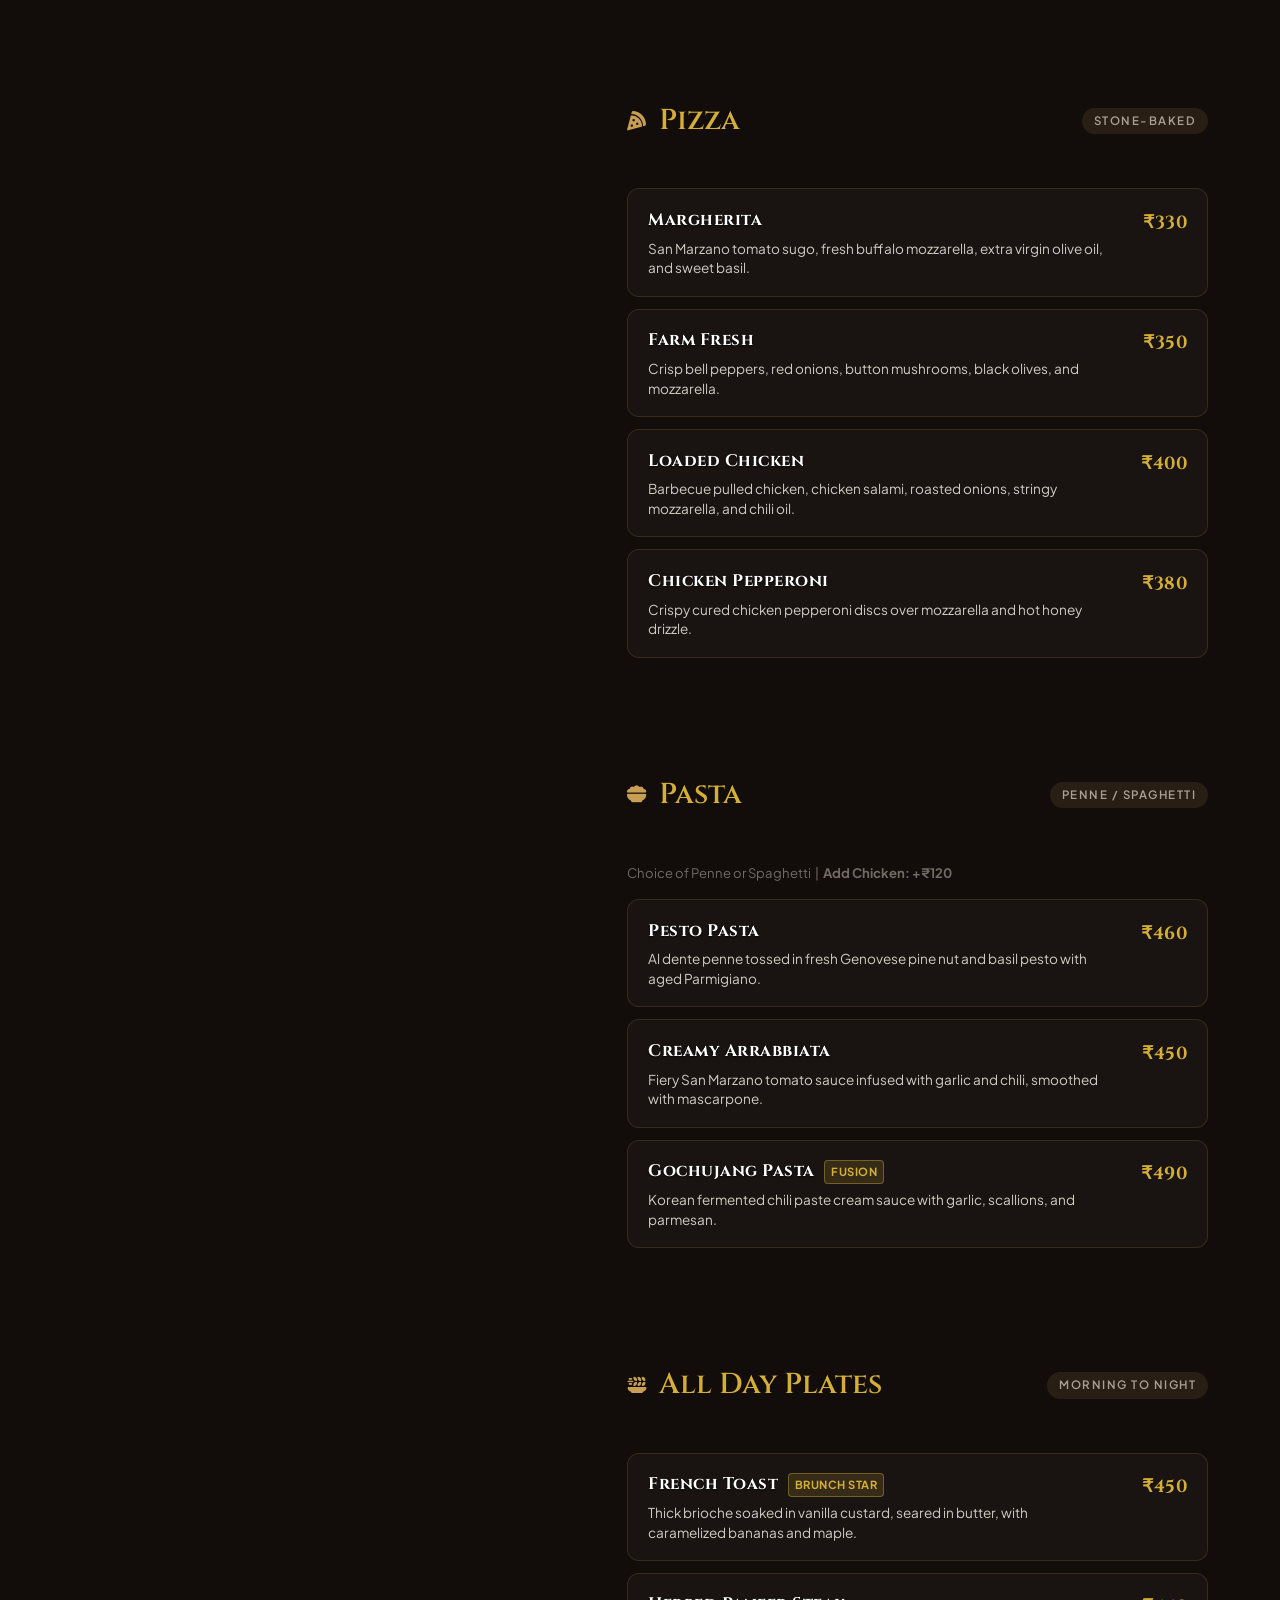
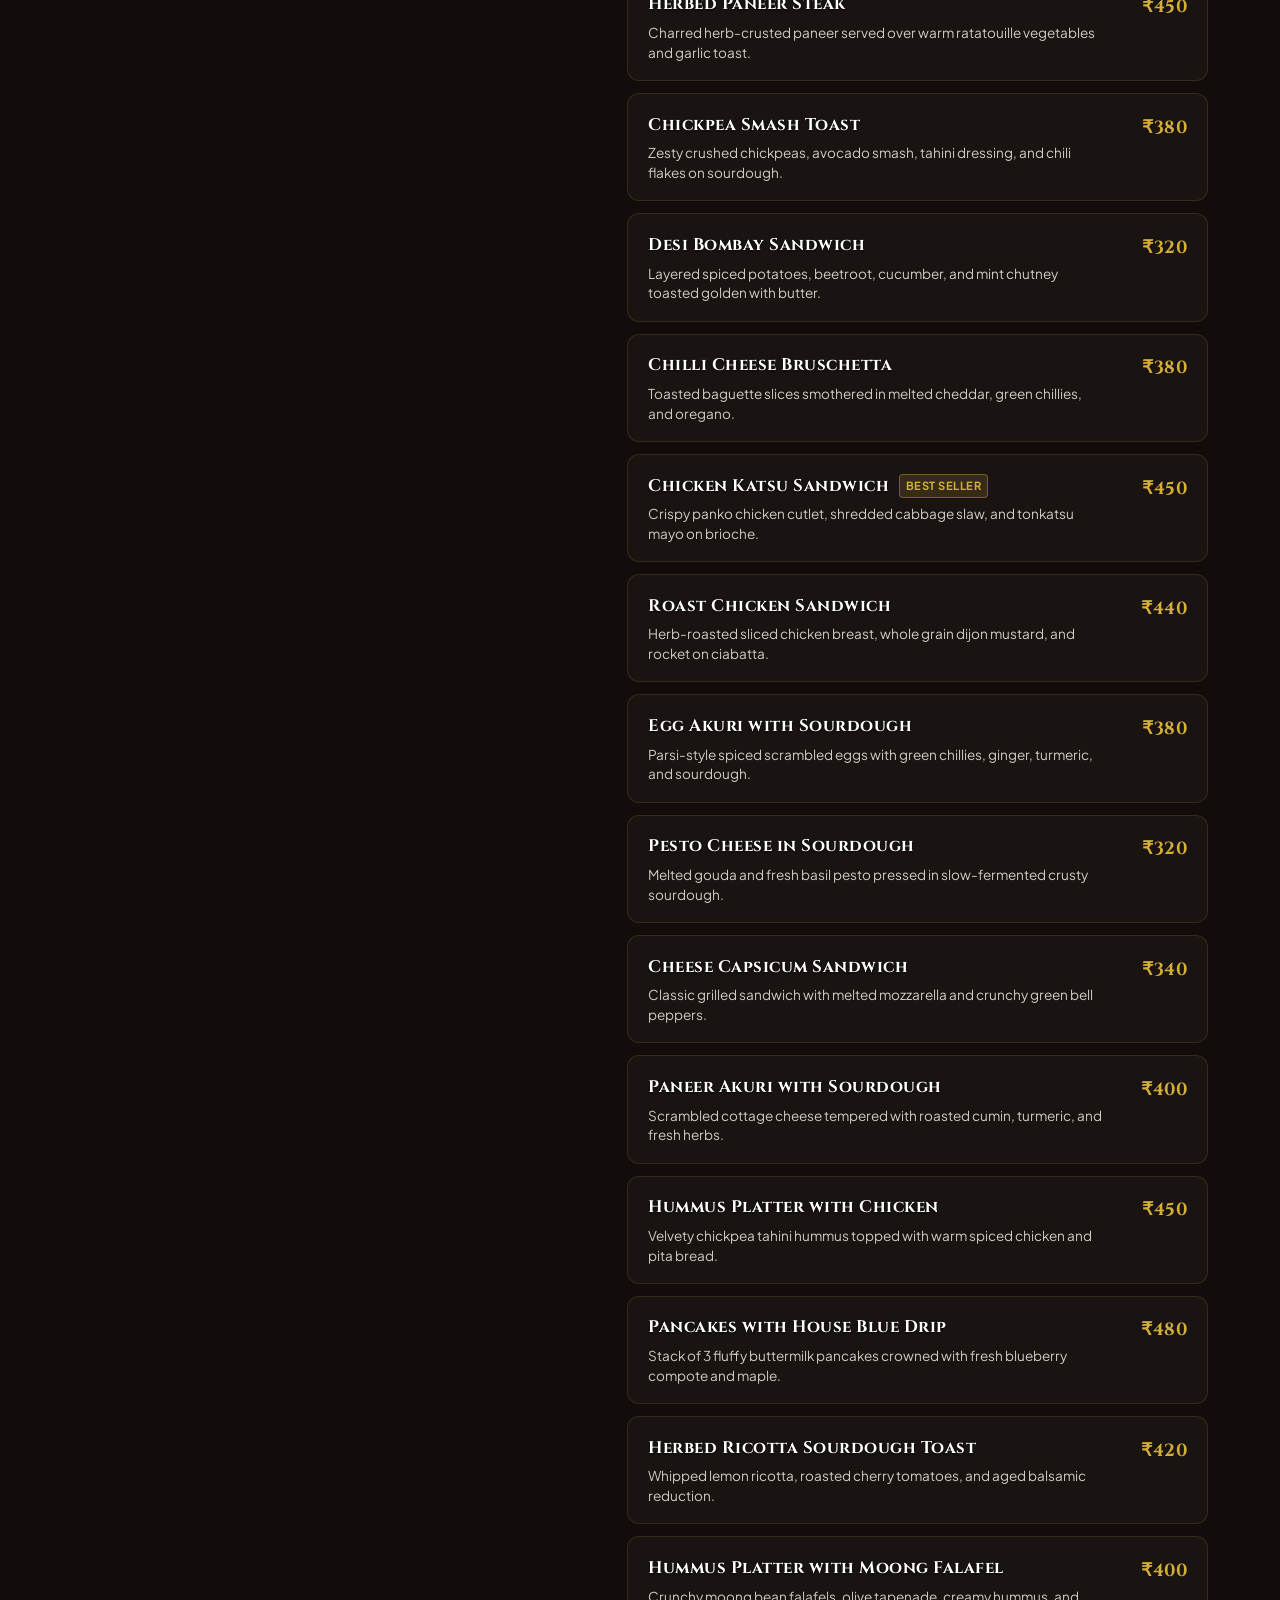
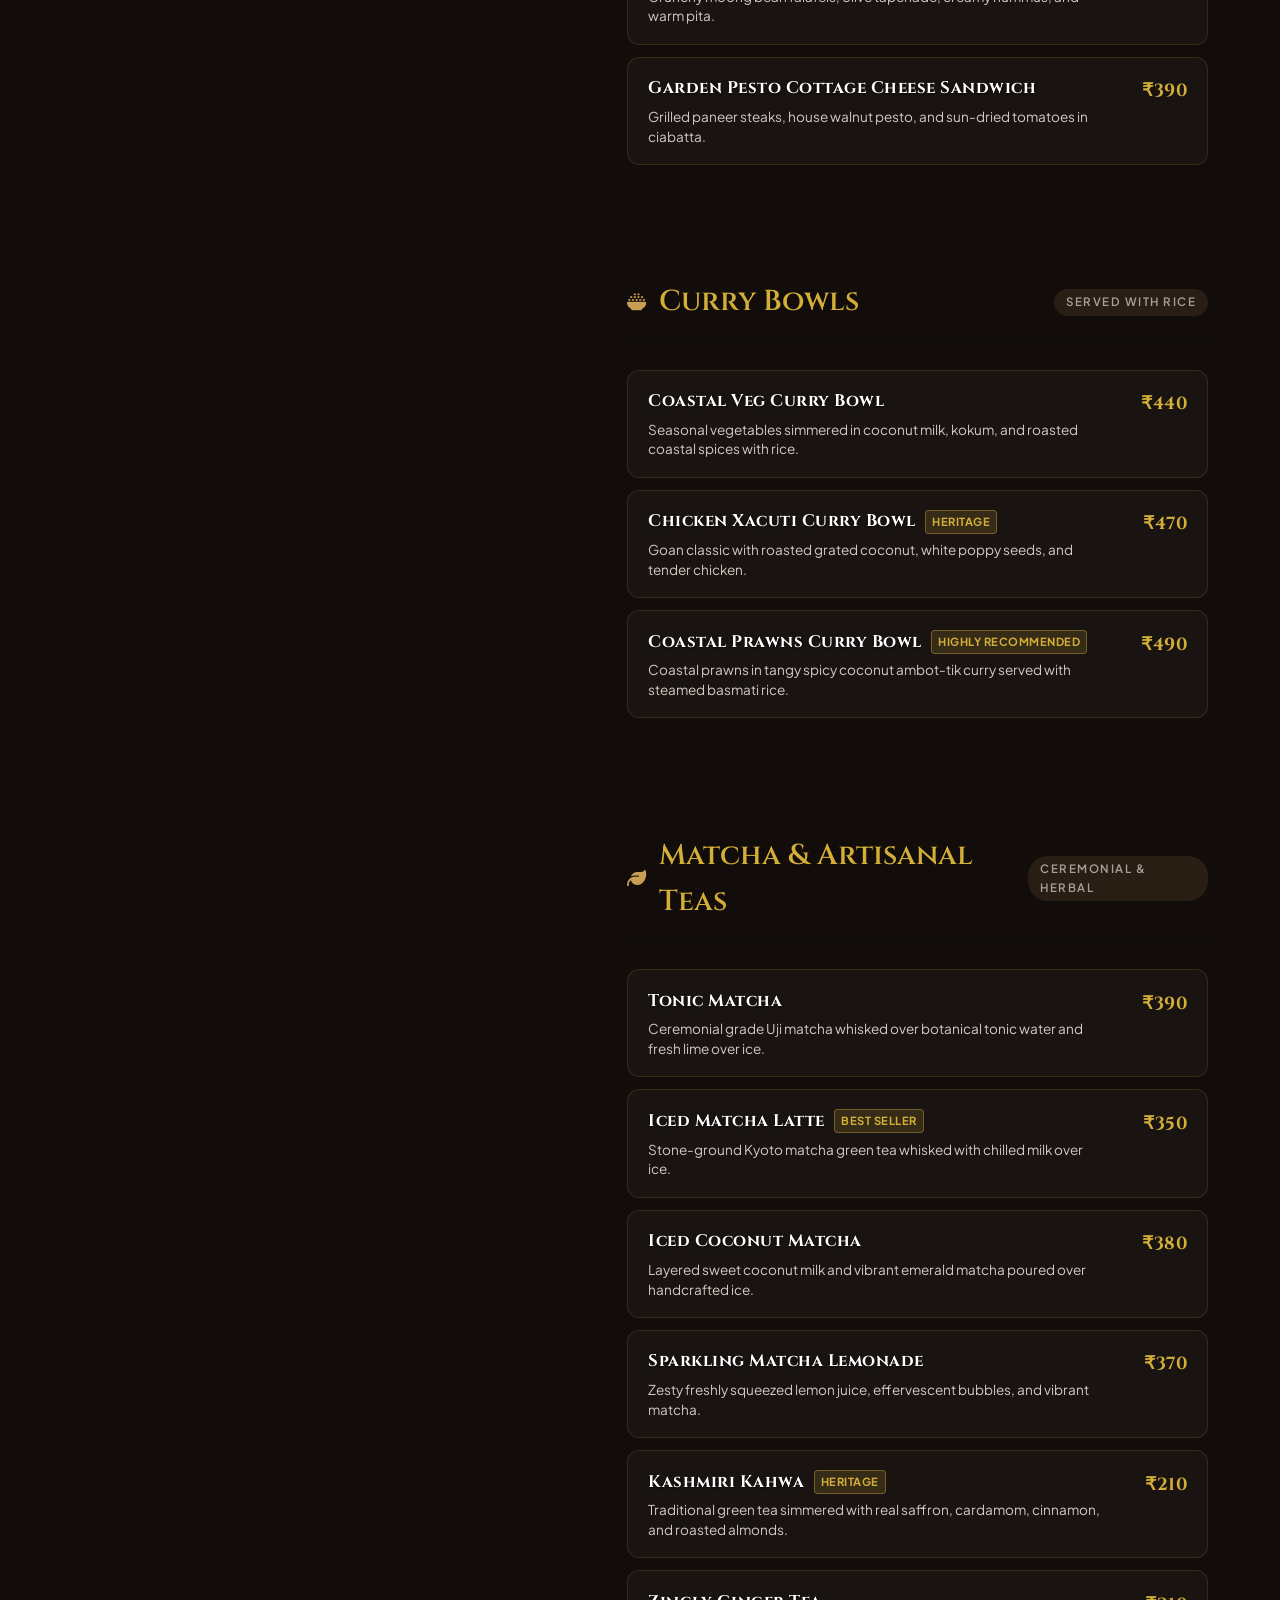
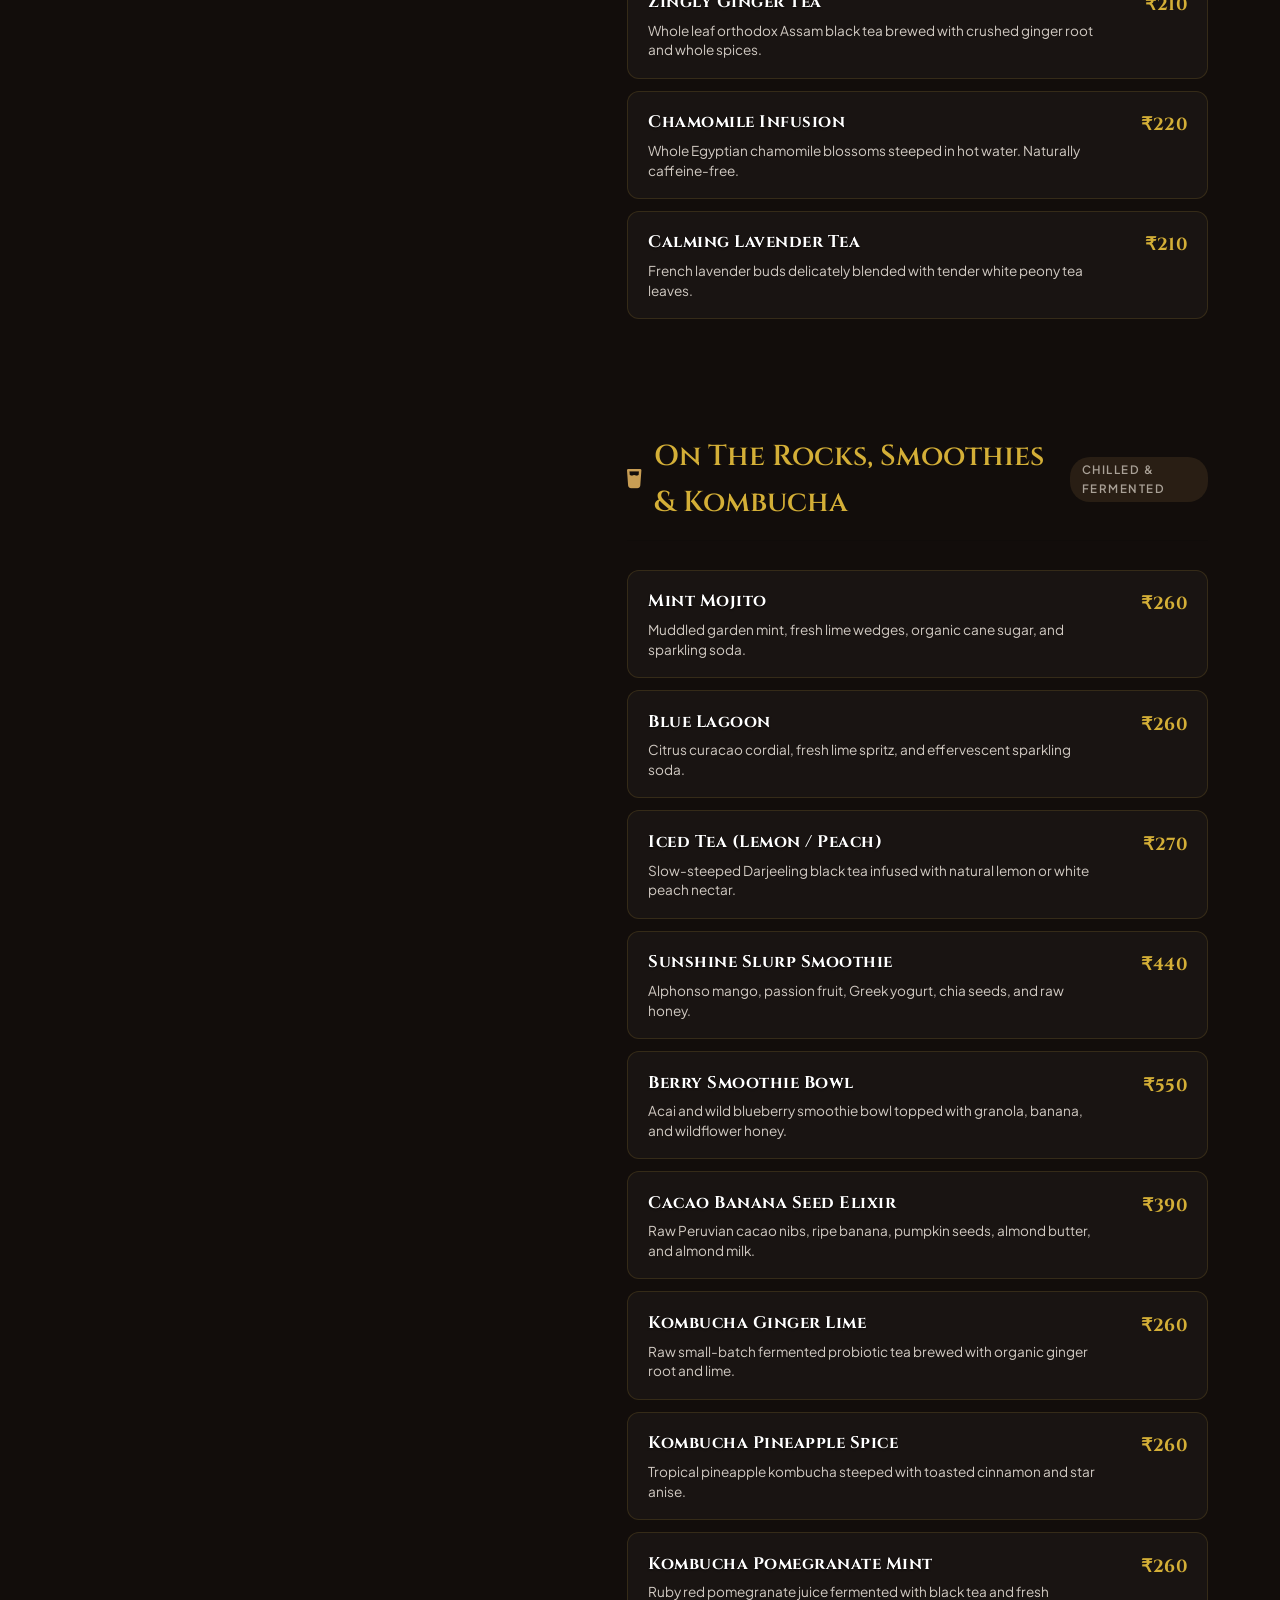
==== commit ad3d0b65: "Update About font, @cafe.obregado IG link, cursor.png pointer, Workz Agro address, and Bharat footer" ====
--- a/index.html
+++ b/index.html
@@ -829,17 +829,20 @@
         }
 
         .about-text p {
-            font-size: 1.08rem;
-            line-height: 1.85;
-            color: var(--text-dark-secondary);
+            font-family: var(--font-body, 'Plus Jakarta Sans', 'Inter', sans-serif) !important;
+            font-size: 1.05rem !important;
+            font-weight: 400 !important;
+            line-height: 1.75 !important;
+            color: #3A322D !important;
             margin-bottom: 1.6rem;
         }
 
         .about-text .lead-text {
-            font-size: 1.2rem;
-            font-weight: 500;
-            color: var(--text-dark);
-            line-height: 1.7;
+            font-family: var(--font-body, 'Plus Jakarta Sans', 'Inter', sans-serif) !important;
+            font-size: 1.05rem !important;
+            font-weight: 400 !important;
+            line-height: 1.75 !important;
+            color: #3A322D !important;
         }
 
         .about-highlights {
@@ -3214,31 +3217,21 @@
                 position: fixed;
                 top: 0;
                 left: 0;
-                width: 36px;
-                height: 36px;
-                pointer-events: none;
+                width: 34px;
+                height: 34px;
+                pointer-events: none !important;
                 z-index: 9999;
                 will-change: transform;
-                filter: drop-shadow(0px 2px 8px rgba(212, 175, 55, 0.8));
-                display: none;
+                transition: opacity 0.25s ease;
                 opacity: 0;
             }
 
-            #custom-owl-cursor svg {
+            #custom-owl-cursor img {
                 width: 100%;
                 height: 100%;
+                object-fit: contain;
                 display: block;
-            }
-        }
-
-        @media (hover: none) or (pointer: coarse) {
-            #custom-owl-cursor,
-            .cursor,
-            [id*="cursor"],
-            [class*="cursor"] {
-                display: none !important;
-                opacity: 0 !important;
-                visibility: hidden !important;
+                filter: drop-shadow(0 2px 6px rgba(0,0,0,0.45));
             }
         }
     </style>
@@ -5019,7 +5012,7 @@
                         <div class="contact-info-icon"><i class="fa-solid fa-location-dot"></i></div>
                         <div class="contact-info-content">
                             <strong>Our Address</strong>
-                            <p>Mhatre Compound, Plot no 1, Queens St, adjacent to Aranya banquet, next to Platinum Heritage, Hiranandani Estate, Thane West, Maharashtra 400607</p>
+                            <p><strong>Workz Agro Services Pvt Ltd.</strong><br>Mhatre Compound, Plot no 1, Queens St, adjacent to Aranya banquet, next to Platinum Heritage, Hiranandani Estate, Thane West, Maharashtra 400607</p>
                         </div>
                     </li>
 
@@ -5027,7 +5020,7 @@
                         <div class="contact-info-icon"><i class="fa-solid fa-phone"></i></div>
                         <div class="contact-info-content">
                             <strong>Telephone Inquiries & Bookings</strong>
-                            <p><a href="tel:09819544999" class="contact-phone-link">098195 44999</a> &bull; <a href="tel:09819544999" class="contact-phone-link">+91 98195 44999</a></p>
+                            <p><a href="tel:+919819544999" class="contact-phone-link">098195 44999</a> / <a href="tel:+919619836218" class="contact-phone-link">96198 36218</a></p>
                         </div>
                     </li>
 
@@ -5046,9 +5039,9 @@
                         <span>Call 098195 44999</span>
                     </a>
 
-                    <a href="https://www.instagram.com/cafe_obregado?stkn=NmgwMGpvM2lrMW56" target="_blank" rel="noopener noreferrer" class="btn-instagram">
+                    <a href="https://www.instagram.com/cafe.obregado/" target="_blank" rel="noopener noreferrer" class="btn-instagram">
                         <i class="fa-brands fa-instagram"></i>
-                        <span>Follow @cafe_obregado</span>
+                        <span>Follow @cafe.obregado</span>
                     </a>
                 </div>
             </div>
@@ -5192,7 +5185,7 @@
                 </a>
 
                 <div class="footer-socials">
-                    <a href="https://www.instagram.com/cafe_obregado?stkn=NmgwMGpvM2lrMW56" target="_blank" rel="noopener noreferrer" class="social-icon" aria-label="Instagram">
+                    <a href="https://www.instagram.com/cafe.obregado/" target="_blank" rel="noopener noreferrer" class="social-icon" aria-label="Instagram">
                         <i class="fa-brands fa-instagram"></i>
                     </a>
                     <a href="https://wa.me/919819544999" target="_blank" rel="noopener noreferrer" class="social-icon" aria-label="WhatsApp">
@@ -5222,7 +5215,7 @@
 
         <!-- Bottom Copyright & Credits -->
         <div class="footer-bottom-bar">
-            <div>&copy; 2026 Café Obregado. All rights reserved. Thane West, Maharashtra.</div>
+            <div>&copy; 2026 Café Obregado is a registered Trademark. All rights reserved. Bharat <svg width="20" height="14" viewBox="0 0 20 14" xmlns="http://www.w3.org/2000/svg" style="vertical-align:middle;display:inline-block;margin-left:4px;border-radius:2px;box-shadow:0 0 2px rgba(0,0,0,0.25);" aria-label="Indian Flag"><rect width="20" height="14" fill="#FF9933"/><rect y="4.667" width="20" height="4.667" fill="#FFFFFF"/><rect y="9.333" width="20" height="4.667" fill="#138808"/><circle cx="10" cy="7" r="1.6" fill="none" stroke="#000080" stroke-width="0.6"/><line x1="10" y1="5.4" x2="10" y2="8.6" stroke="#000080" stroke-width="0.4"/><line x1="8.4" y1="7" x2="11.6" y2="7" stroke="#000080" stroke-width="0.4"/><line x1="8.87" y1="5.87" x2="11.13" y2="8.13" stroke="#000080" stroke-width="0.4"/><line x1="11.13" y1="5.87" x2="8.87" y2="8.13" stroke="#000080" stroke-width="0.4"/><line x1="8.57" y1="6.43" x2="11.43" y2="7.57" stroke="#000080" stroke-width="0.4"/><line x1="11.43" y1="6.43" x2="8.57" y2="7.57" stroke="#000080" stroke-width="0.4"/></svg></div>
             <div>
                 Speciality coffee. Farm to table. Sourdough. Poee. Pizza &amp; more &bull;
                 <a href="#home">Back to top &uarr;</a>
@@ -5634,32 +5627,7 @@
     <script src="script.js?v=20261119_01"></script>
 
     <div id="custom-owl-cursor">
-      <svg viewBox="0 0 500 500" width="36" height="36" xmlns="http://www.w3.org/2000/svg">
-        <!-- Golden Wing Outline Owl Vector -->
-        <g fill="none" stroke="#D4AF37" stroke-width="12" stroke-linecap="round" stroke-linejoin="round">
-          <!-- Outer Wings -->
-          <path d="M 250 350 C 180 300, 80 200, 40 80 C 120 120, 180 180, 210 250" />
-          <path d="M 250 350 C 320 300, 420 200, 460 80 C 380 120, 320 180, 290 250" />
-          <!-- Inner Wing Feathers -->
-          <path d="M 60 120 C 130 160, 180 220, 200 280" />
-          <path d="M 440 120 C 370 160, 320 220, 300 280" />
-          <path d="M 80 160 C 140 190, 180 250, 190 300" />
-          <path d="M 420 160 C 360 190, 320 250, 310 300" />
-          <!-- Head and Horns -->
-          <path d="M 190 180 C 180 120, 210 160, 250 190 C 290 160, 320 120, 310 180" />
-          <!-- Eyes -->
-          <circle cx="215" cy="225" r="22" stroke="#D4AF37" stroke-width="10" />
-          <circle cx="285" cy="225" r="22" stroke="#D4AF37" stroke-width="10" />
-          <circle cx="215" cy="225" r="8" fill="#D4AF37" />
-          <circle cx="285" cy="225" r="8" fill="#D4AF37" />
-          <!-- Beak -->
-          <path d="M 235 240 L 250 270 L 265 240" />
-          <!-- Body & Tail -->
-          <path d="M 210 280 C 230 330, 270 330, 290 280 L 250 360 Z" />
-          <path d="M 200 360 L 250 440 L 300 360" />
-          <line x1="250" y1="360" x2="250" y2="440" />
-        </g>
-      </svg>
+      <img src="cursor.png" alt="" draggable="false">
     </div>
 
     
--- a/style.css
+++ b/style.css
@@ -194,37 +194,32 @@
   color: rgba(255, 255, 255, 0.7);
 }
 
-/* Custom Owl Cursor */
+/* Custom Owl Cursor — cursor.png on desktop & mobile */
+#custom-owl-cursor {
+  position: fixed;
+  top: 0;
+  left: 0;
+  width: 34px;
+  height: 34px;
+  pointer-events: none !important;
+  z-index: 9999;
+  will-change: transform;
+  transition: opacity 0.25s ease;
+  opacity: 0;
+}
+
+#custom-owl-cursor img {
+  width: 100%;
+  height: 100%;
+  object-fit: contain;
+  display: block;
+  filter: drop-shadow(0 2px 6px rgba(0,0,0,0.45));
+}
+
+/* On true-pointer desktop: hide native OS arrow so cursor.png acts as the pointer */
 @media (hover: hover) and (pointer: fine) {
-  #custom-owl-cursor {
-    pointer-events: none !important;
-    position: fixed;
-    top: 0;
-    left: 0;
-    width: 36px;
-    height: 36px;
-    z-index: 9999 !important;
-    will-change: transform;
-    filter: drop-shadow(0px 2px 8px rgba(212, 175, 55, 0.8));
-    display: none;
-    opacity: 0;
-  }
-
-  #custom-owl-cursor svg {
-    width: 100%;
-    height: 100%;
-    display: block;
-  }
-}
-
-@media (hover: none) or (pointer: coarse) {
-  #custom-owl-cursor,
-  .cursor,
-  [id*="cursor"],
-  [class*="cursor"] {
-    display: none !important;
-    opacity: 0 !important;
-    visibility: hidden !important;
+  html, body, a, button, input, select, textarea, [role="button"] {
+    cursor: none !important;
   }
 }
 
